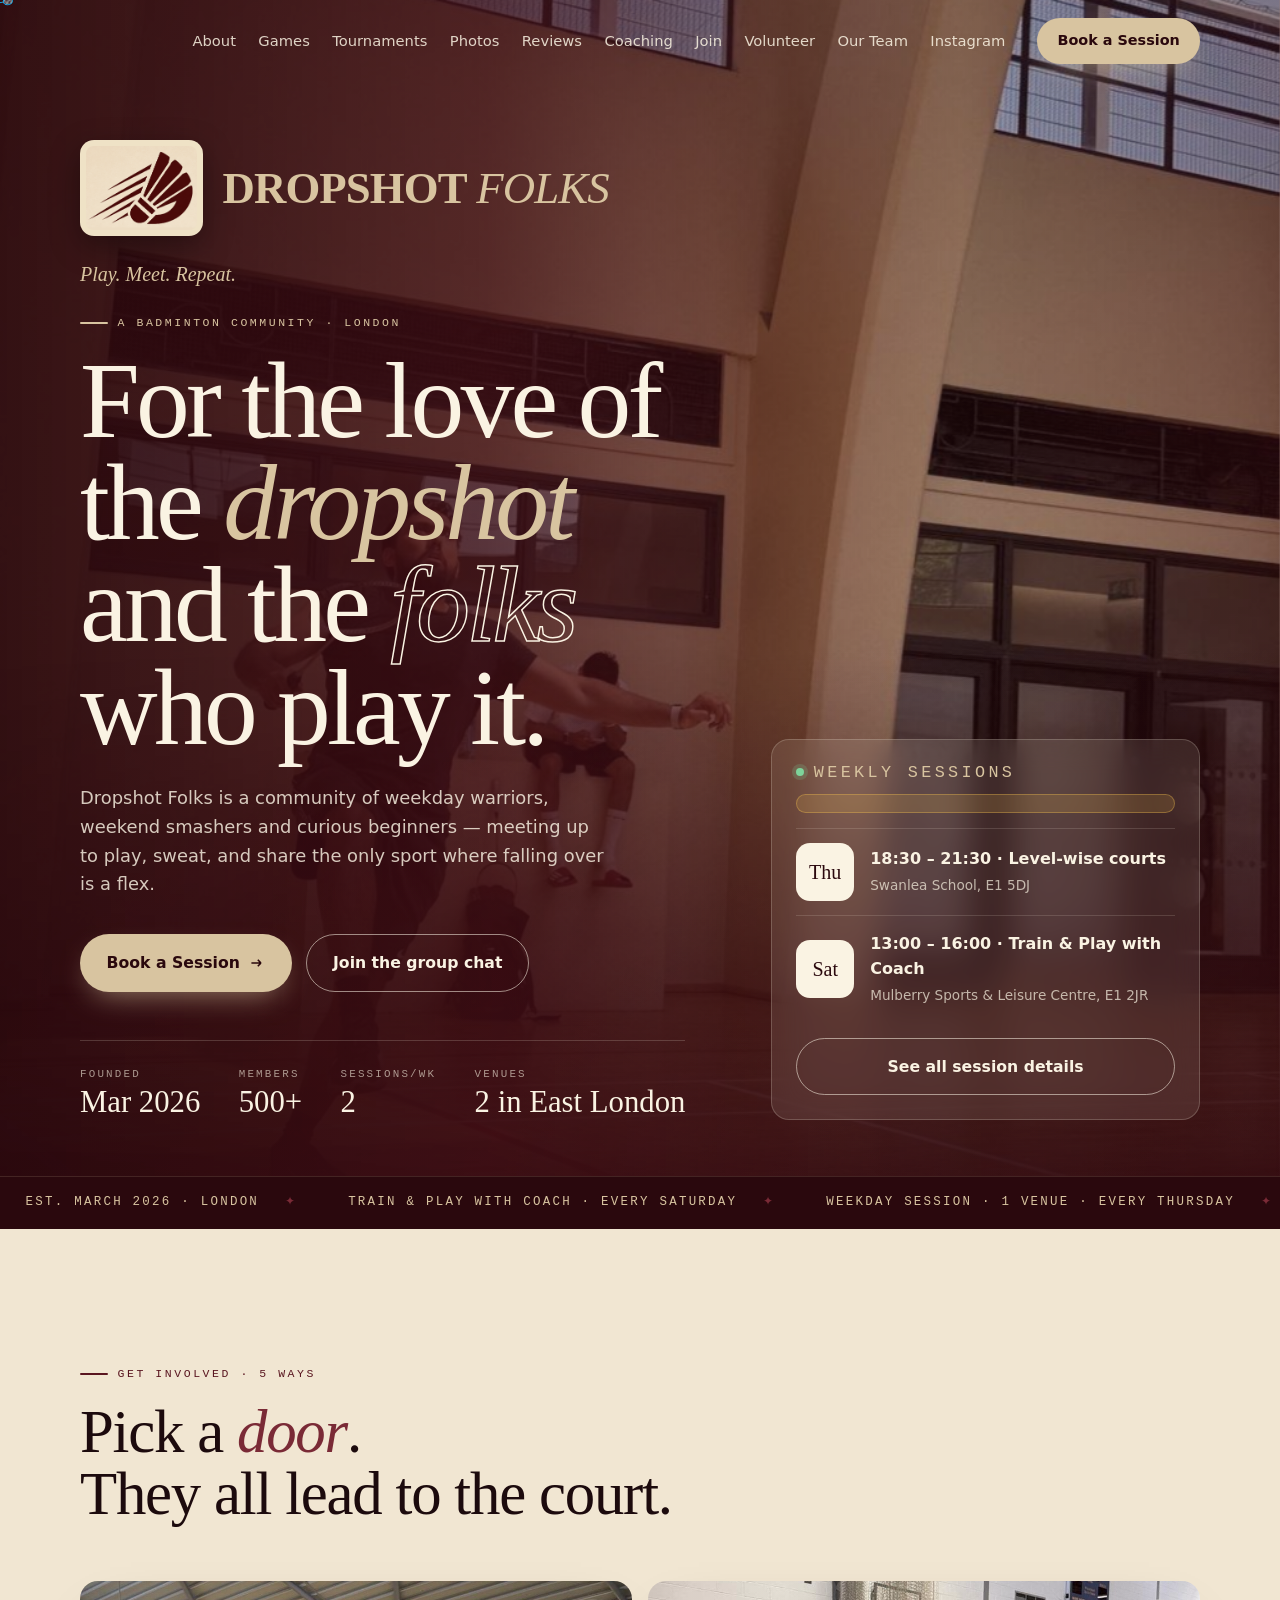
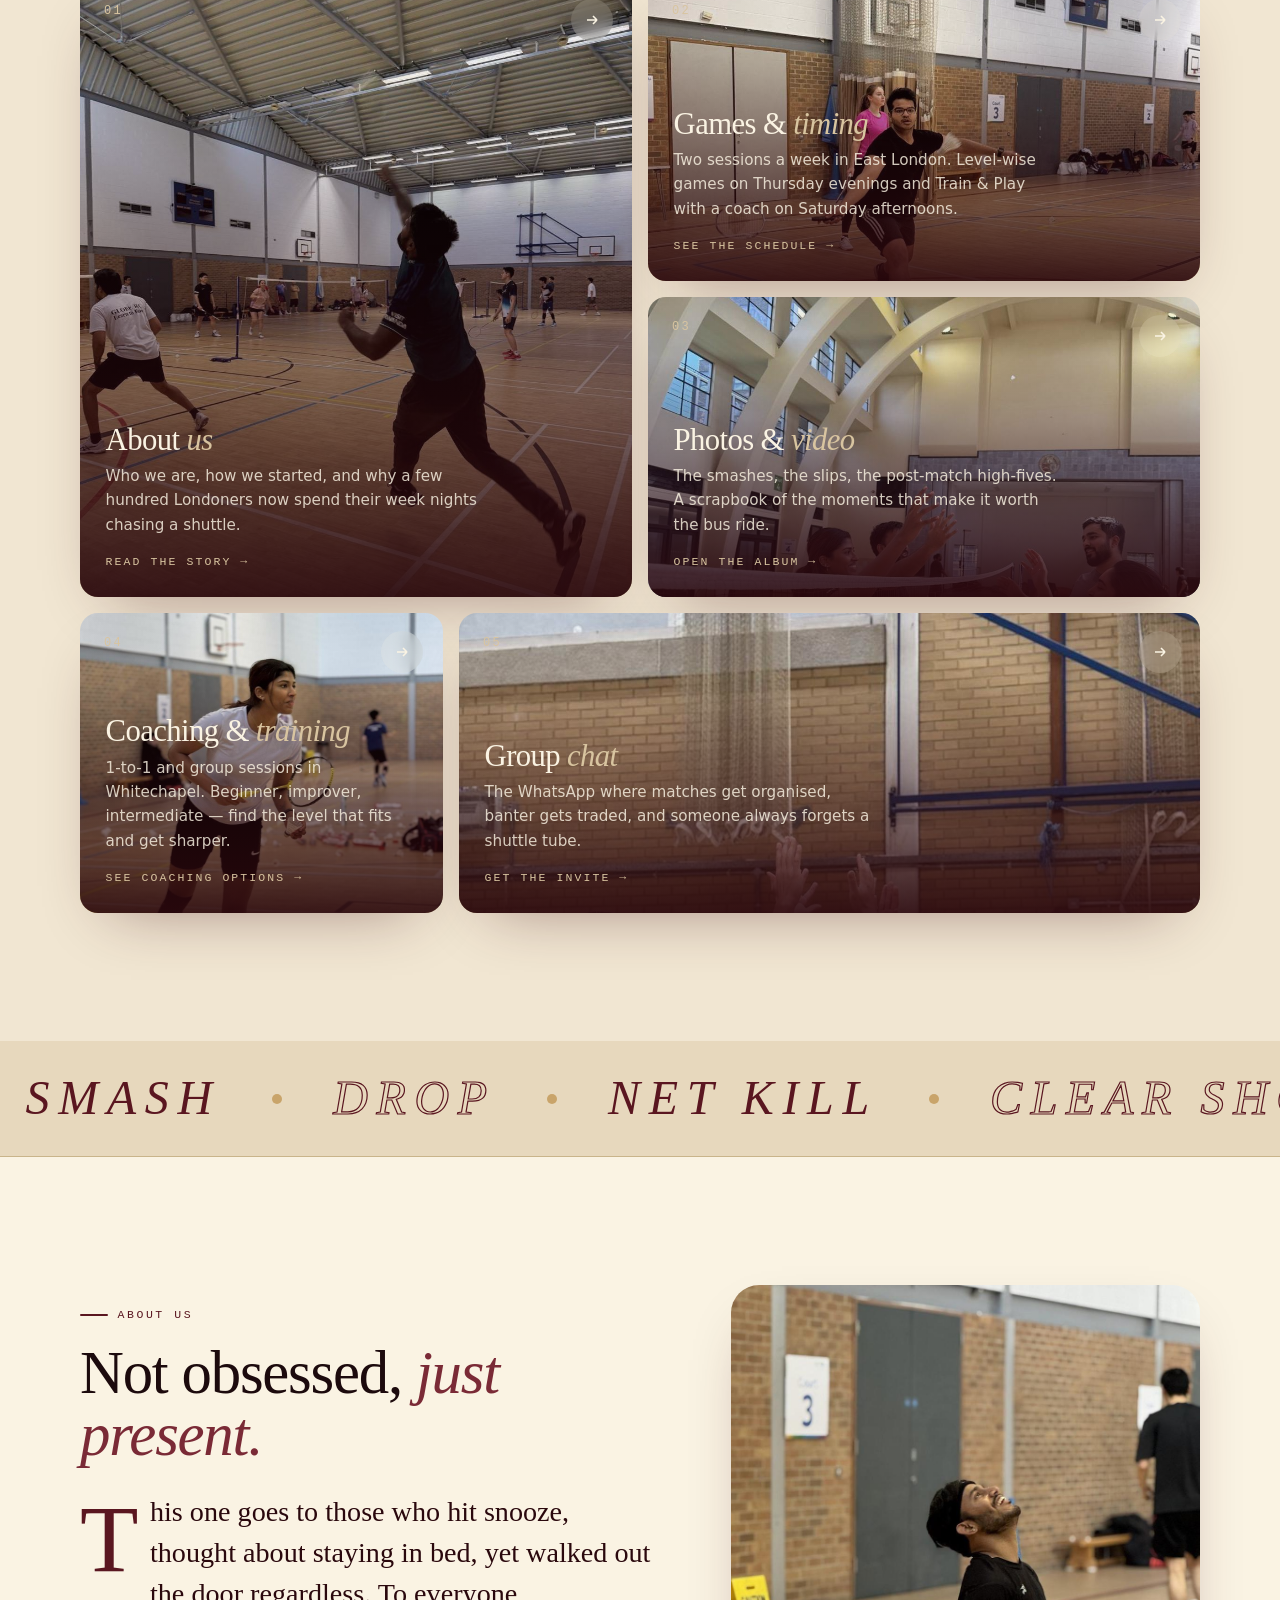
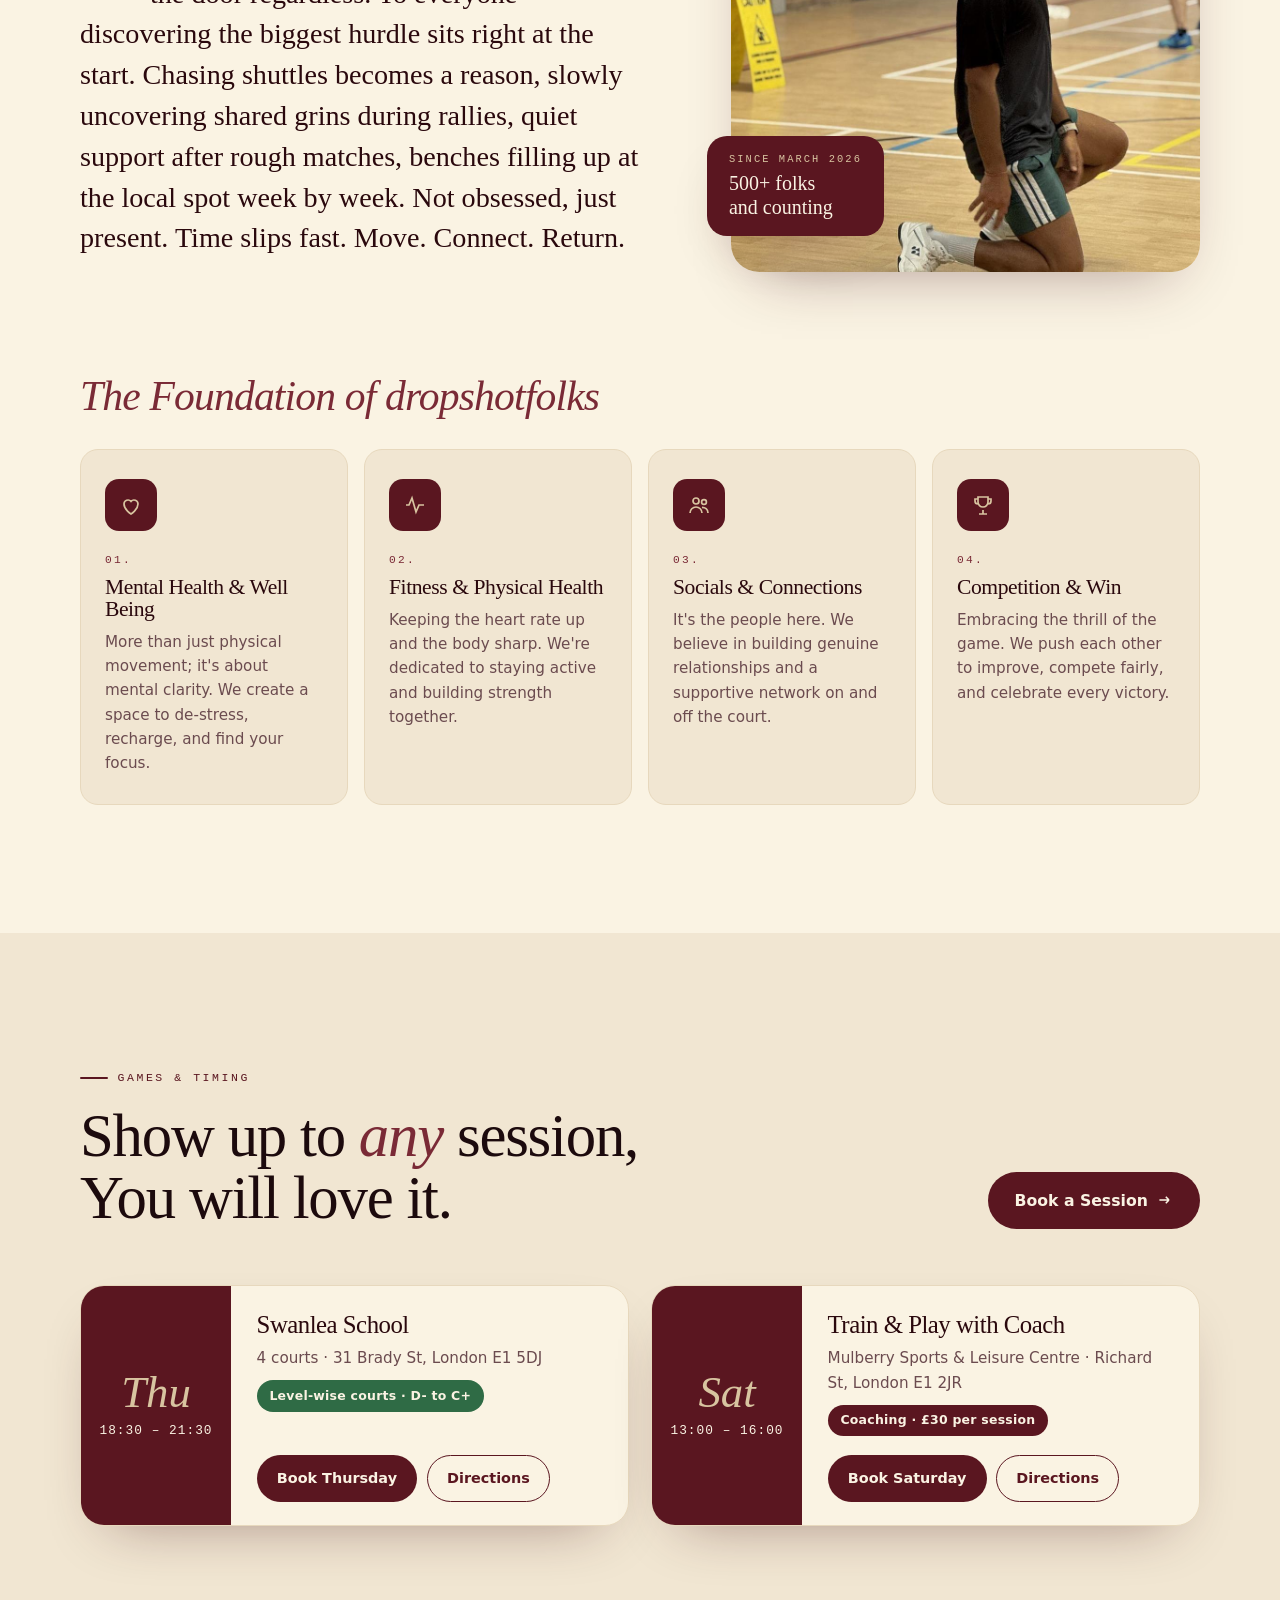
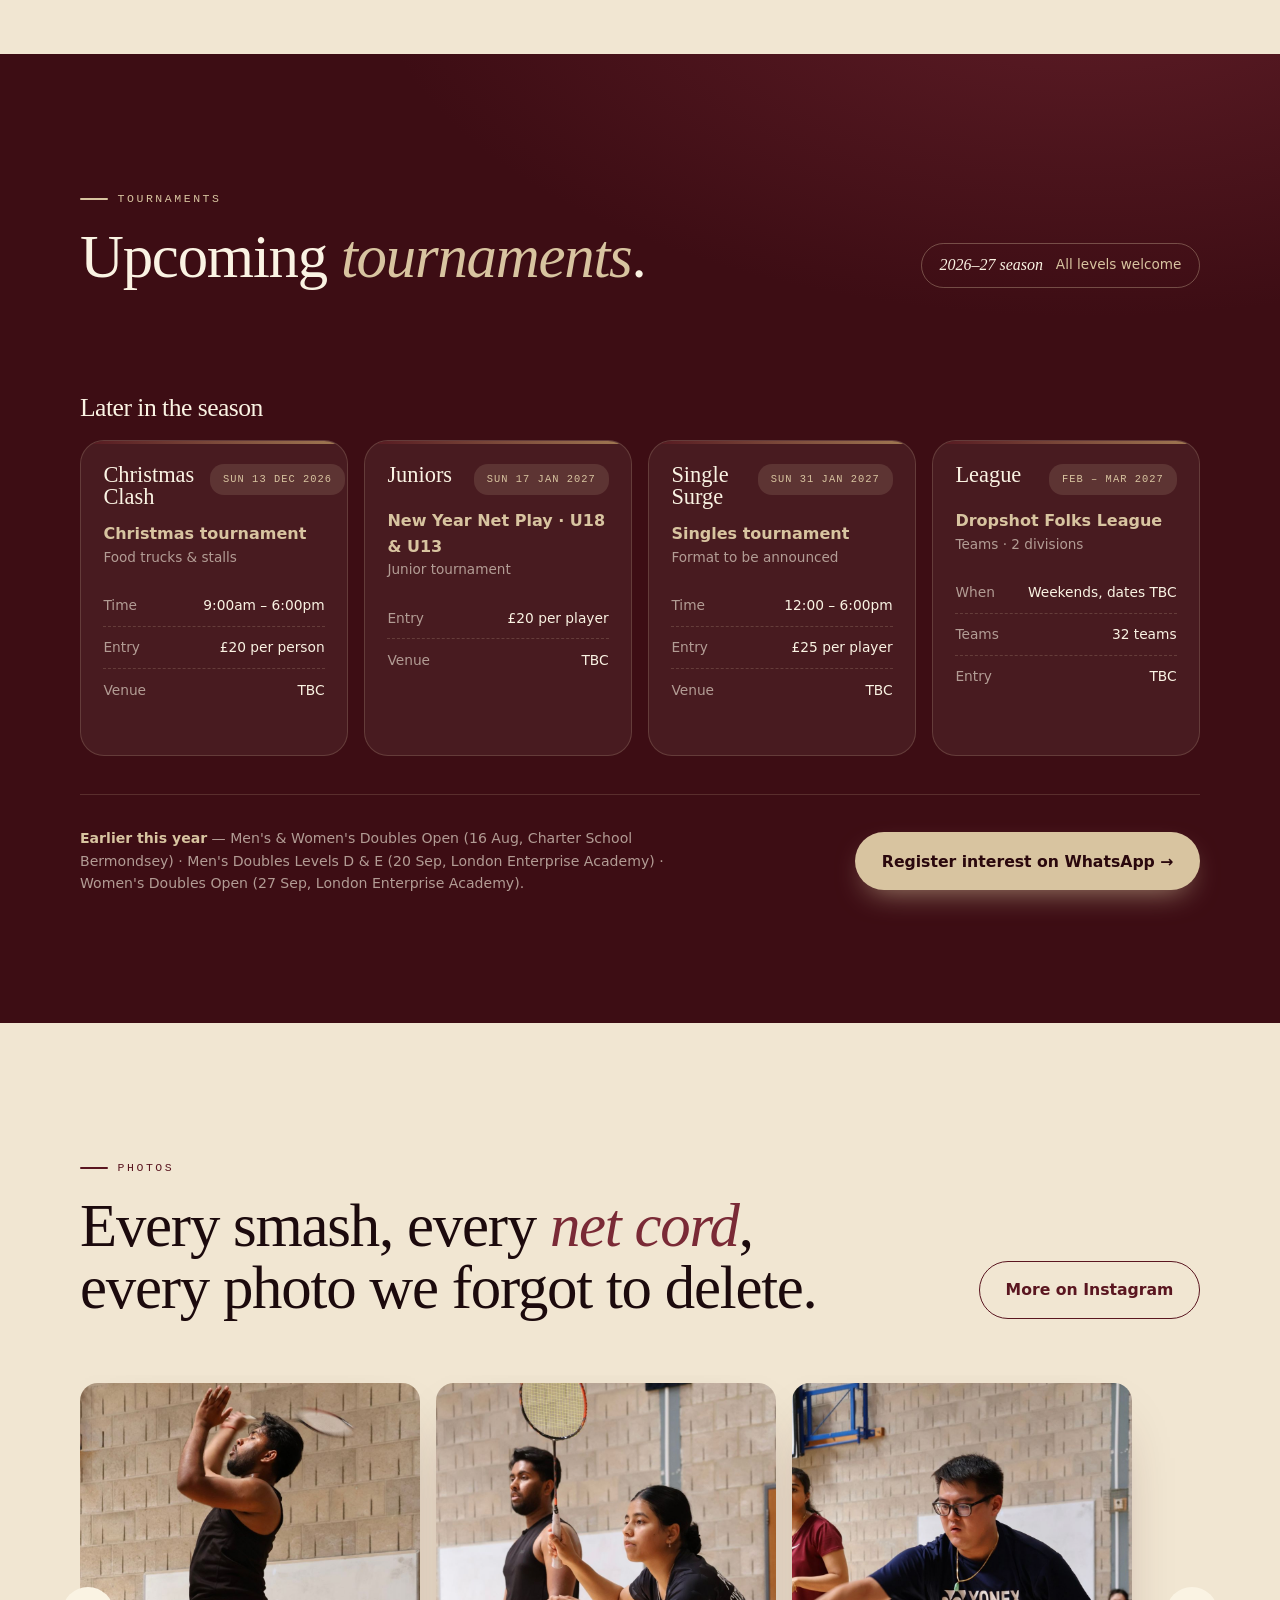
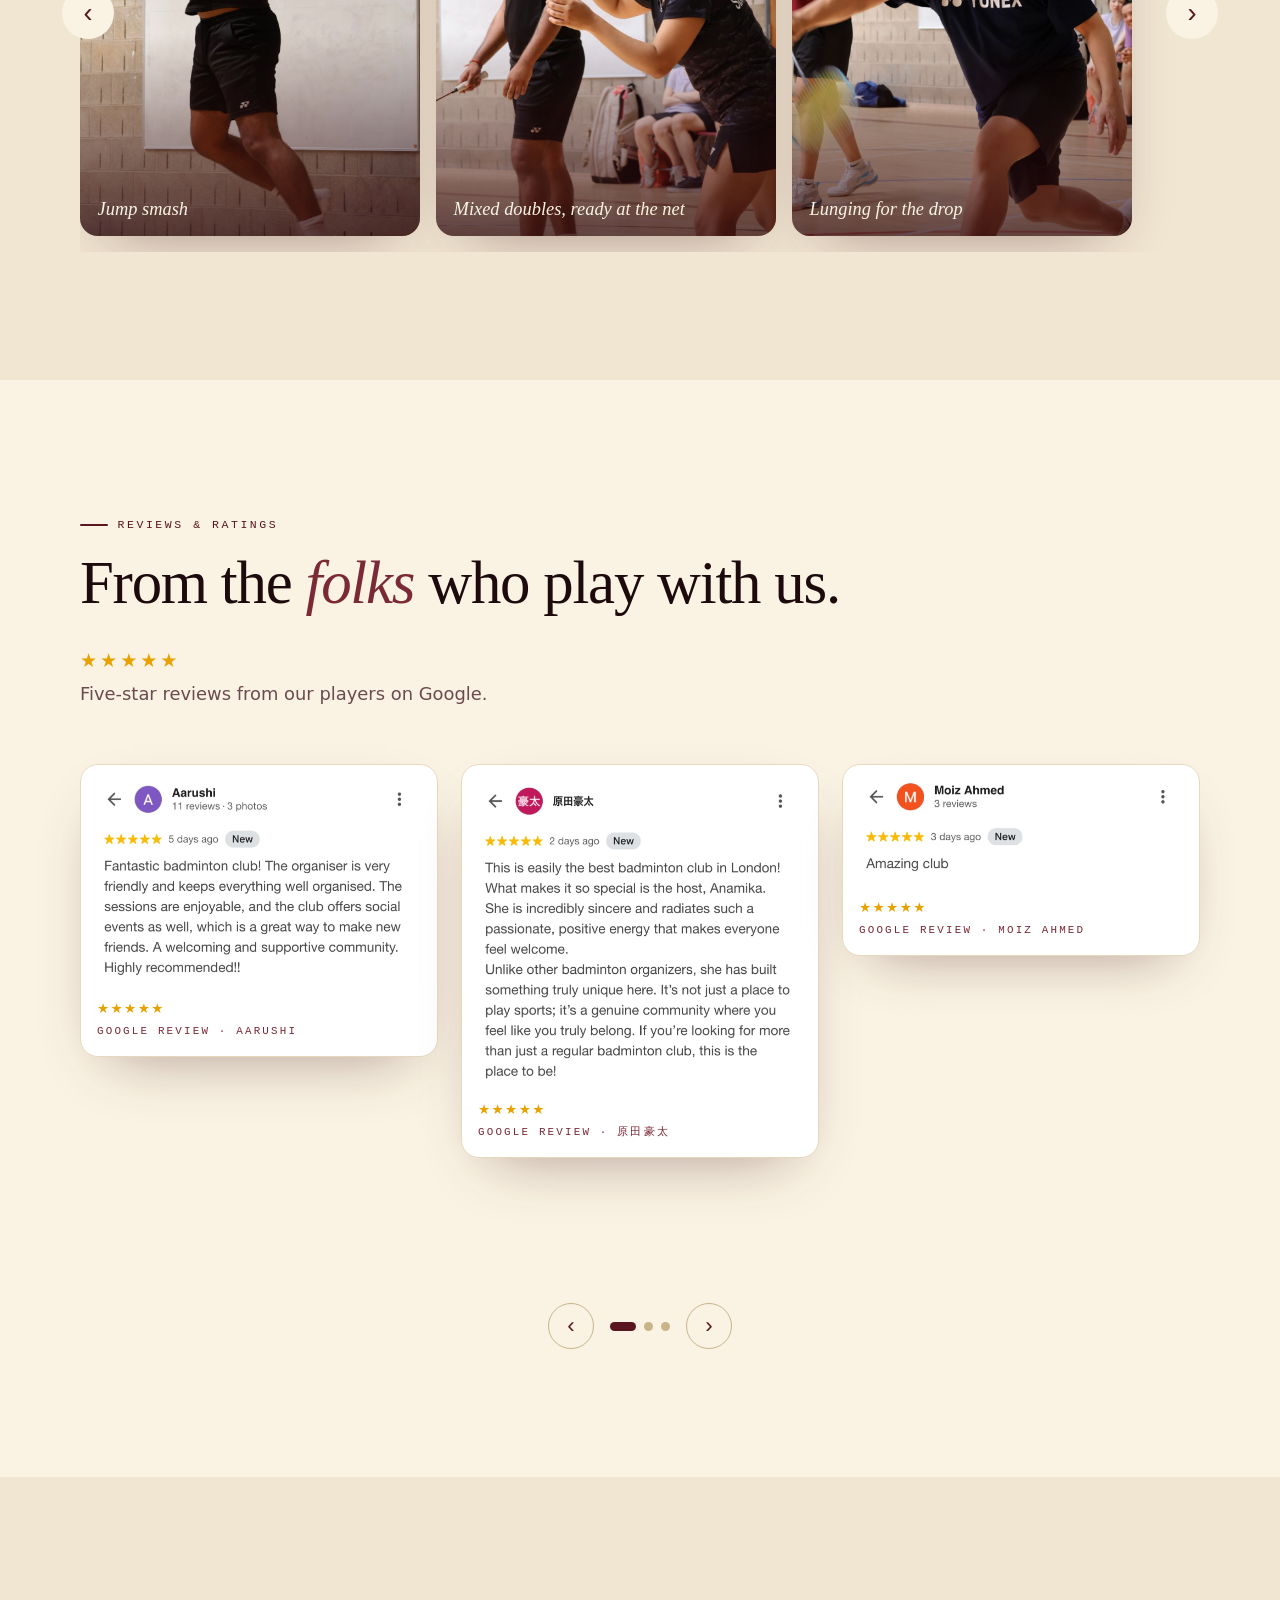
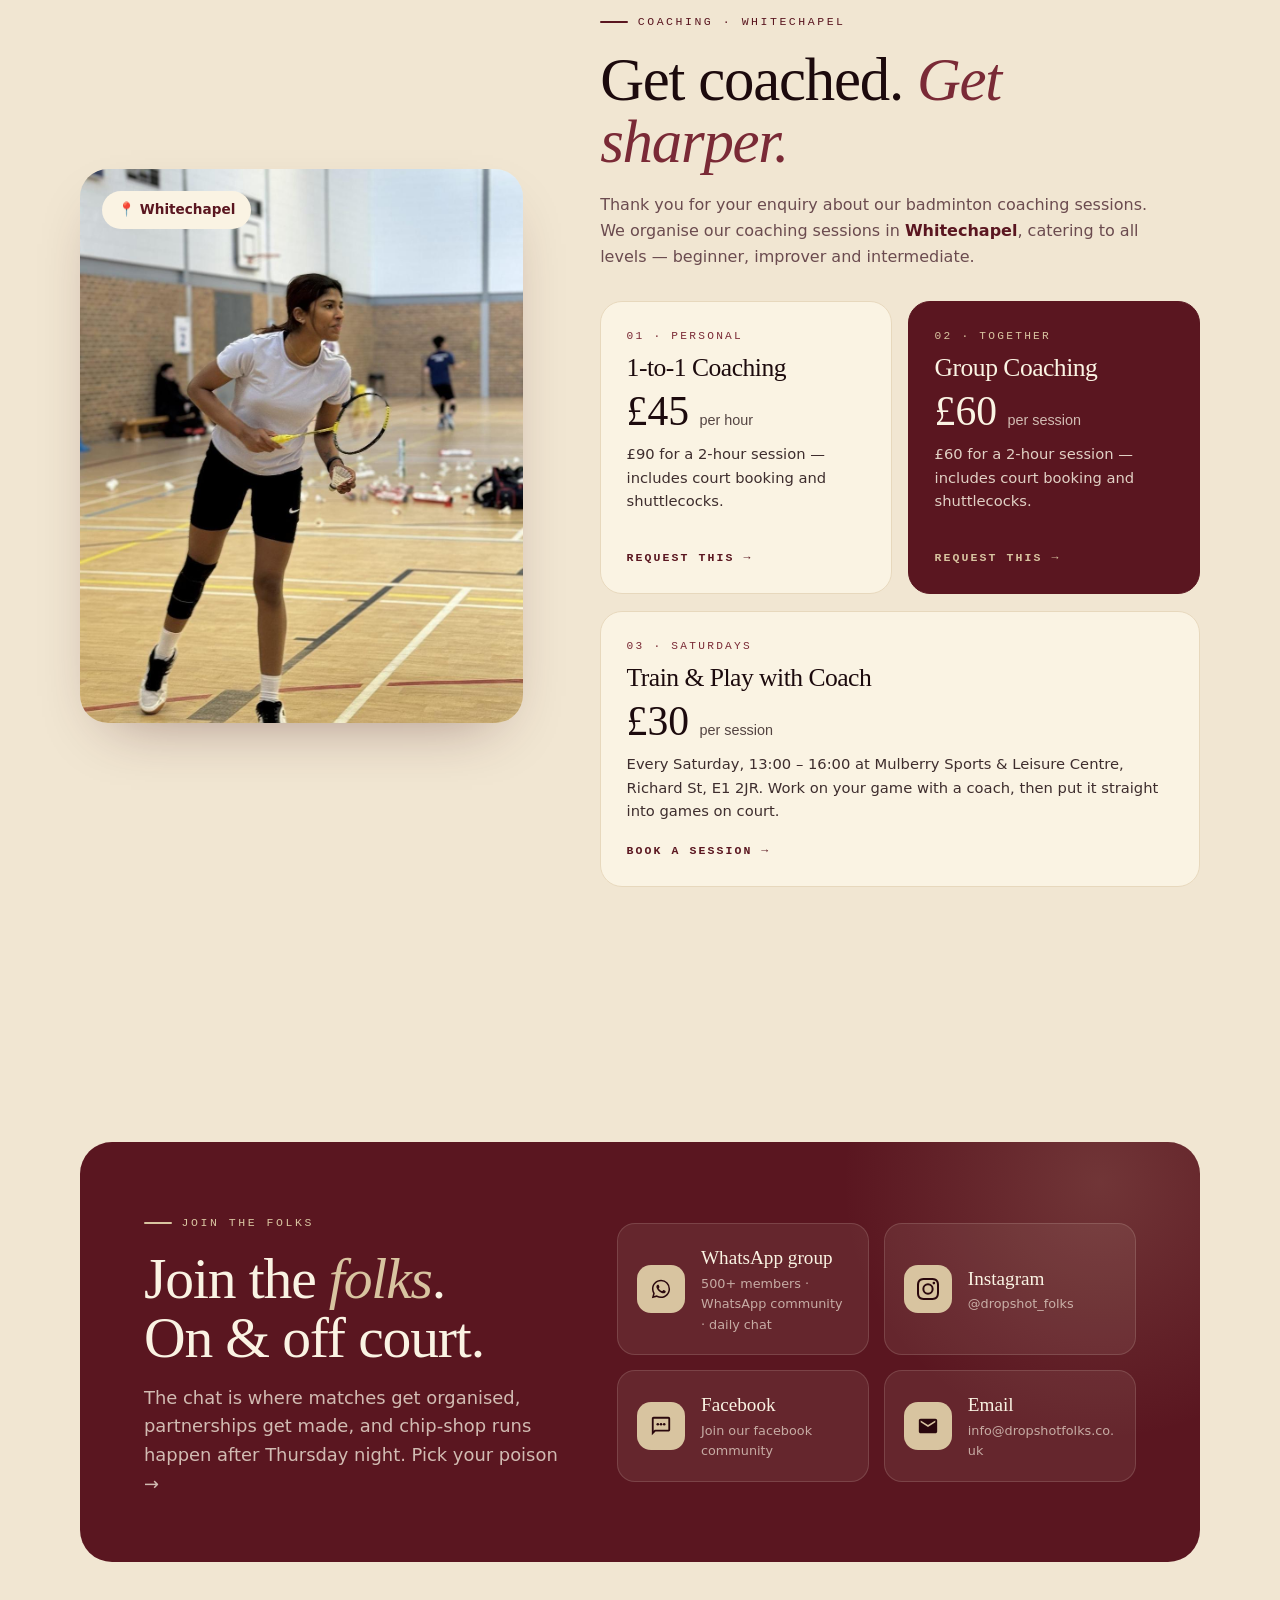
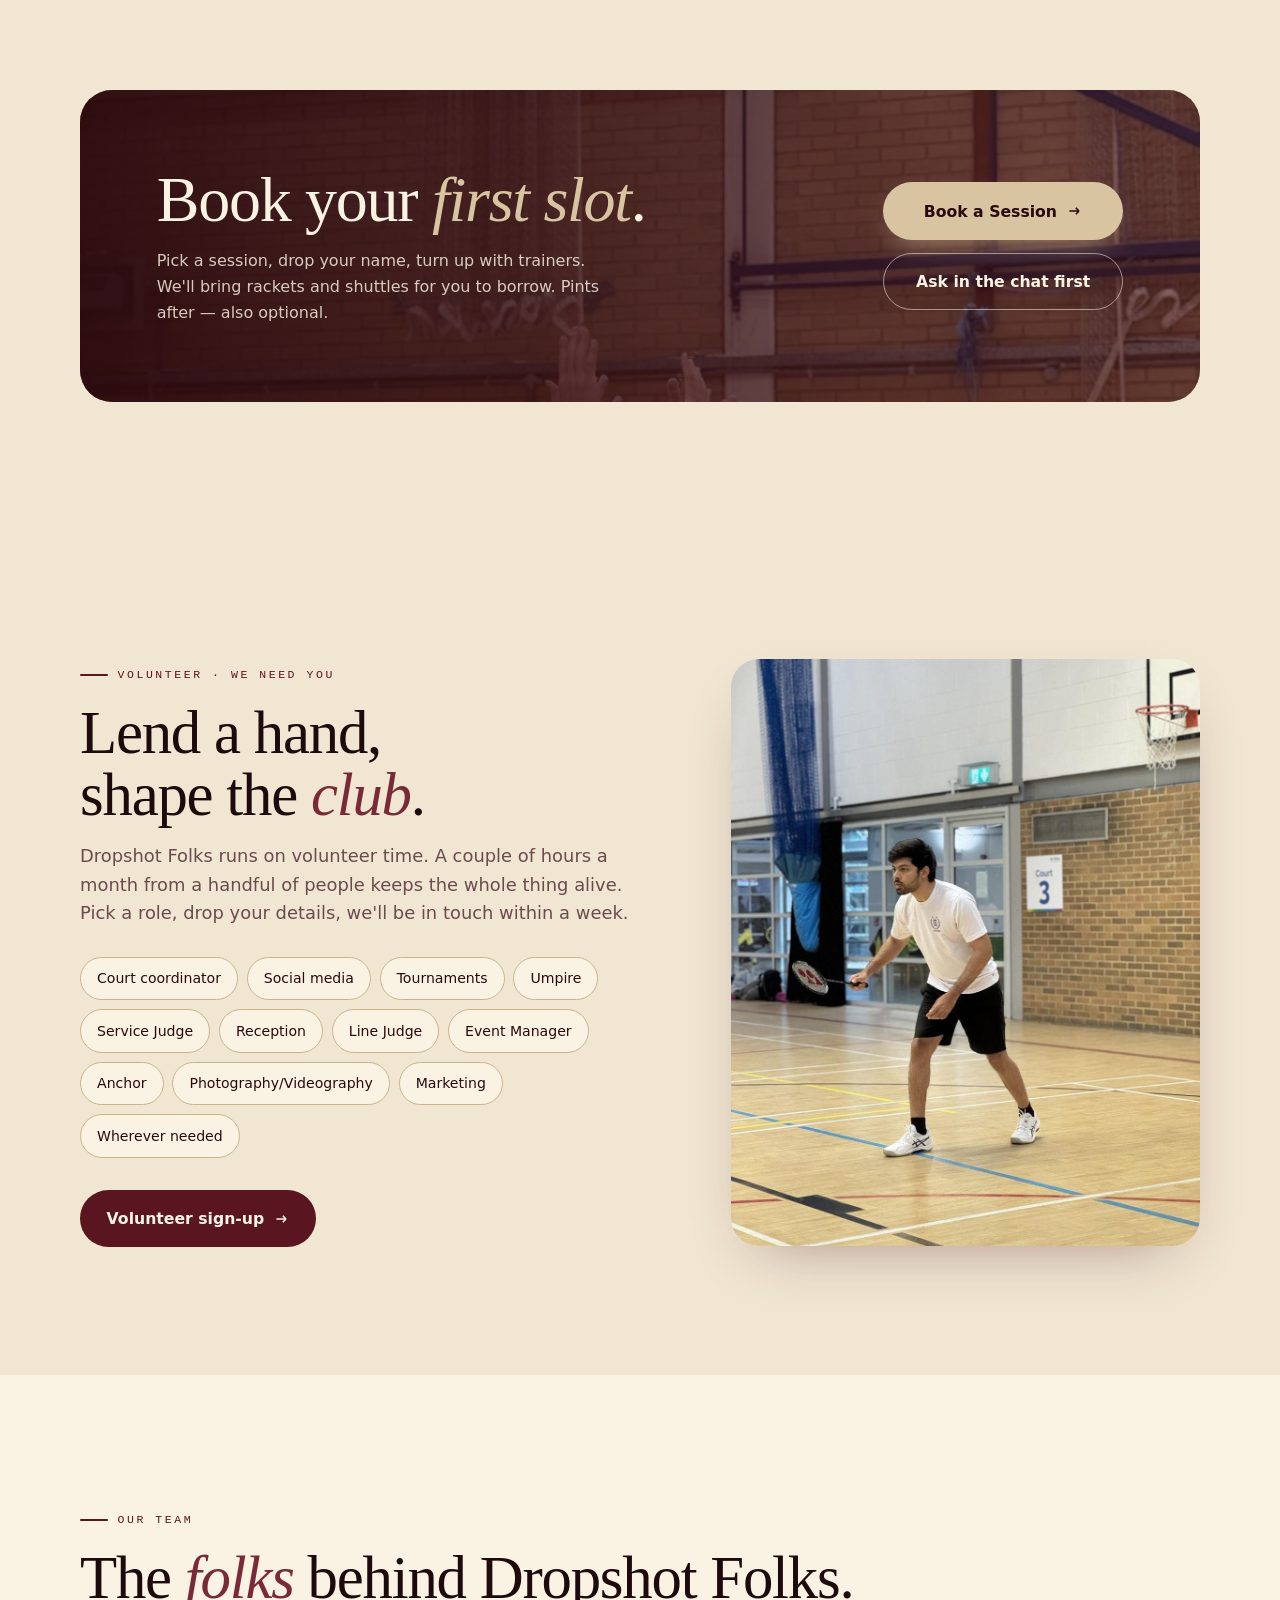
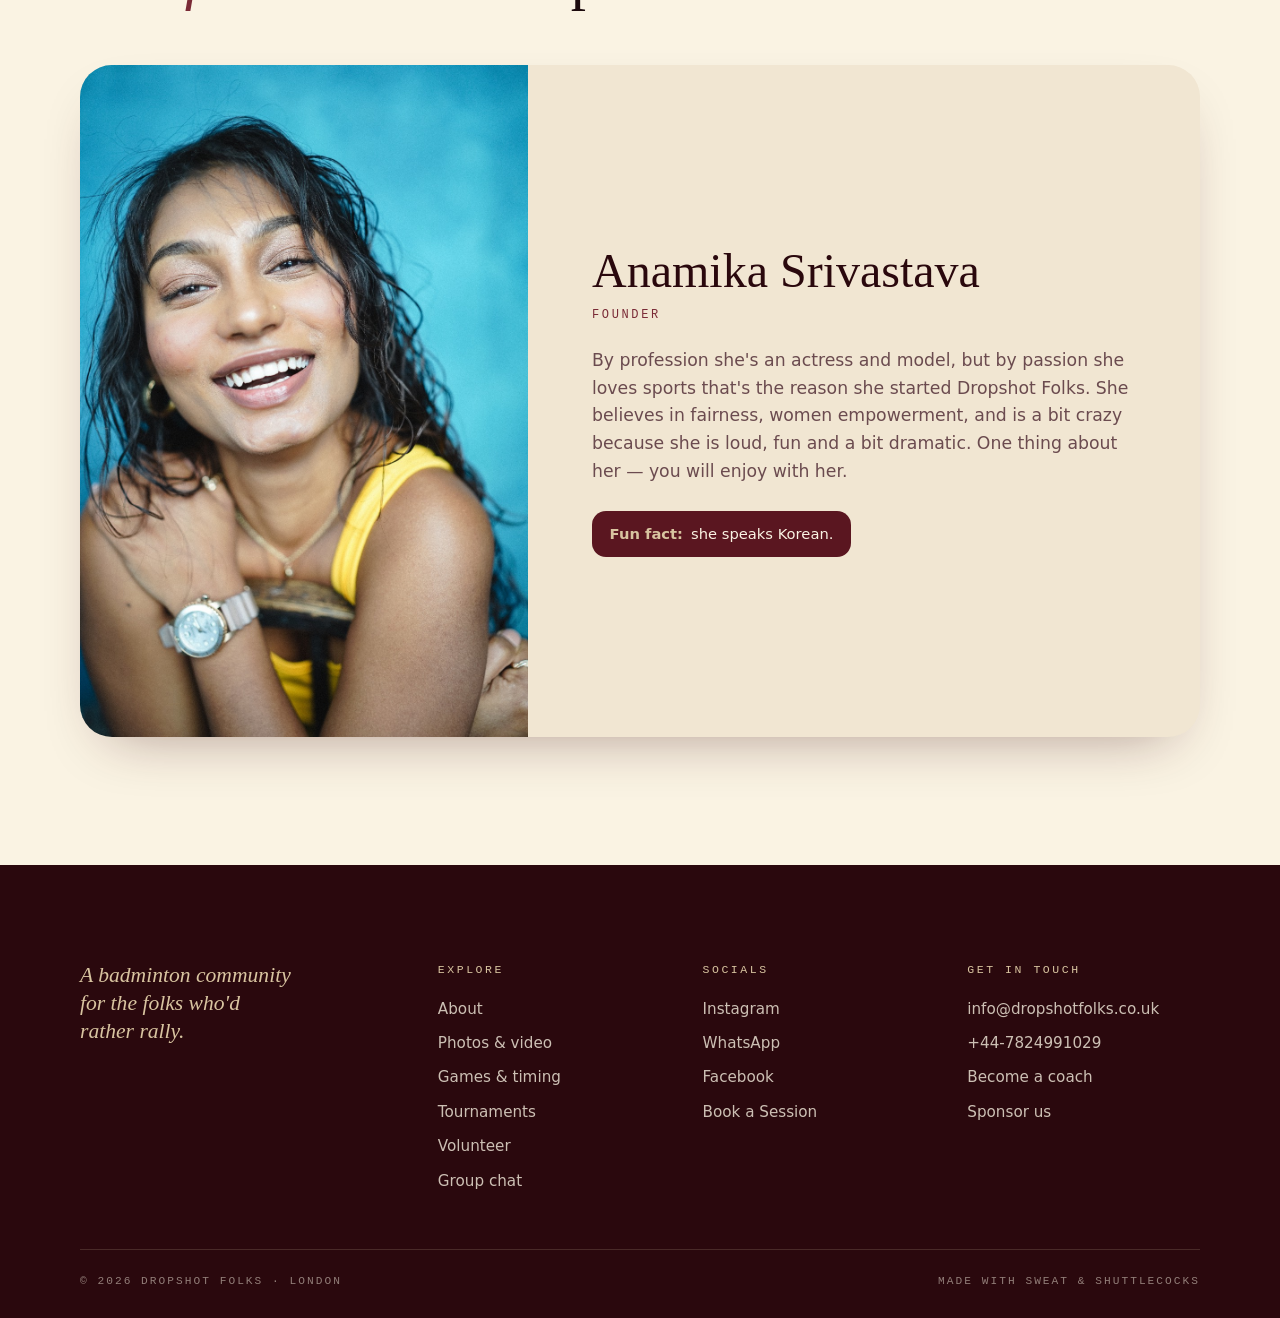
==== index.html @ 5dc164cd "Booking: quick sign-up for Train & Play with Coach, no level check New players choose 'Train & Play " ====
<!doctype html>
<html lang="en">
<head>
<meta charset="utf-8" />
<meta http-equiv="Content-Security-Policy" content="default-src 'self'; script-src 'self' 'unsafe-inline' https://www.gstatic.com https://apis.google.com https://js.hcaptcha.com https://hcaptcha.com https://*.hcaptcha.com; frame-src https://hcaptcha.com https://*.hcaptcha.com https://dropshotfolks.co.uk https://dropshotfolks.firebaseapp.com https://accounts.google.com https://apis.google.com; connect-src 'self' https://*.googleapis.com http://127.0.0.1:9099 http://127.0.0.1:8080 https://api.web3forms.com https://hcaptcha.com https://*.hcaptcha.com; img-src 'self' data: blob: https:; style-src 'self' 'unsafe-inline' https://fonts.googleapis.com https://hcaptcha.com https://*.hcaptcha.com; font-src 'self' https://fonts.gstatic.com; media-src 'self' https:; object-src 'none'; base-uri 'self'; form-action 'self' https://api.web3forms.com; child-src https://hcaptcha.com https://*.hcaptcha.com; upgrade-insecure-requests">
<meta name="referrer" content="strict-origin-when-cross-origin">
<meta name="viewport" content="width=device-width,initial-scale=1" />
<title>Dropshot Folks — A Badminton Community</title>
<meta name="description" content="Dropshot Folks — a badminton community for the folks who love the game. Sessions, photos, socials, slots." />

<!-- Security headers (set via meta since GitHub Pages doesn't allow custom HTTP headers). -->
<meta name="robots" content="index, follow">
<meta name="theme-color" content="#3d0d14">
<link rel="icon" href="images/logo.png">

<link rel="preconnect" href="https://fonts.googleapis.com">
<link rel="preconnect" href="https://fonts.gstatic.com" crossorigin>
<link href="https://fonts.googleapis.com/css2?family=Fraunces:ital,opsz,wght@0,9..144,300..900;1,9..144,300..900&family=Geist:wght@300;400;500;600;700&family=Geist+Mono:wght@400;500&display=swap" rel="stylesheet">
<link rel="preload" as="image" href="images/site/hero-hall.jpg">

<!-- hCaptcha widget script (Web3Forms verifies the token server-side via the h-captcha-response field) -->
<script src="https://js.hcaptcha.com/1/api.js" async defer></script>
<style>
:root{
  --maroon:#5a1620; --maroon-deep:#3d0d14; --maroon-ink:#2a080d; --maroon-soft:#7a2a36;
  --beige:#f1e6d2; --beige-warm:#e7d8bd; --beige-deep:#d8c4a0; --gold:#c9a46a;
  --cream:#faf3e3; --ink:#1c0a0d; --muted:#6b4b4f; --rule:#c9b48a;
  --radius:18px; --wrap:1200px; --gutter:clamp(16px,4vw,40px);
  --shadow:0 24px 60px -30px rgba(61,13,20,.45);
}
*{box-sizing:border-box;margin:0;padding:0}
html{scroll-behavior:smooth;scroll-padding-top:80px}
body{font-family:'Geist',ui-sans-serif,system-ui,sans-serif;background:var(--beige);color:var(--ink);-webkit-font-smoothing:antialiased;line-height:1.6;overflow-x:hidden}
img{max-width:100%;display:block}
a{color:inherit}
em{font-style:italic}
.wrap{max-width:var(--wrap);margin:0 auto;padding:0 var(--gutter)}
.display,.h2,h1,h2,h3{font-family:'Fraunces',Georgia,serif;font-weight:400;letter-spacing:-.02em;line-height:1.02}
.h2{font-size:clamp(2.2rem,5vw,3.8rem)}
.h2 em{color:var(--maroon-soft)}
.kicker{display:inline-flex;align-items:center;gap:.6rem;font-family:'Geist Mono',monospace;font-size:.72rem;letter-spacing:.22em;text-transform:uppercase;color:var(--maroon);margin-bottom:1.1rem}
.kicker::before{content:"";width:28px;height:2px;background:currentColor;border-radius:2px}
.lead{font-size:clamp(1.02rem,1.4vw,1.15rem);color:var(--muted);max-width:56ch}
section,.band{padding:clamp(72px,10vw,128px) 0;position:relative}
.sec-head{display:flex;justify-content:space-between;align-items:flex-end;gap:2rem;flex-wrap:wrap;margin-bottom:clamp(32px,5vw,56px)}
.sec-head .lead{margin-top:1rem}

/* buttons */
.btn{display:inline-flex;align-items:center;justify-content:center;gap:.6rem;padding:.95rem 1.6rem;border-radius:999px;font-weight:600;font-size:.98rem;text-decoration:none;border:1.5px solid transparent;cursor:pointer;transition:transform .2s ease,background .2s ease,color .2s ease,border-color .2s ease,box-shadow .2s ease;font-family:inherit}
.btn svg{width:16px;height:16px}
.btn:hover{transform:translateY(-2px)}
.btn-gold{background:var(--beige-deep);color:var(--maroon-ink);box-shadow:0 12px 30px -12px rgba(216,196,160,.7)}
.btn-gold:hover{background:var(--cream)}
.btn-maroon{background:var(--maroon);color:var(--cream)}
.btn-maroon:hover{background:var(--maroon-deep)}
.btn-line{border-color:currentColor;color:var(--maroon);background:transparent}
.btn-line:hover{background:var(--maroon);color:var(--cream);border-color:var(--maroon)}
.btn-line-light{border-color:rgba(250,243,227,.55);color:var(--cream);background:transparent}
.btn-line-light:hover{background:var(--cream);color:var(--maroon-ink);border-color:var(--cream)}
.link-arrow{font-family:'Geist Mono',monospace;font-size:.75rem;letter-spacing:.18em;text-transform:uppercase;text-decoration:none;color:var(--maroon);display:inline-flex;gap:.5rem;align-items:center}

/* ---------- Nav ---------- */
.nav{position:fixed;inset:0 0 auto 0;z-index:100;transition:background .3s ease,box-shadow .3s ease,padding .3s ease;padding:18px 0}
.nav.scrolled{background:rgba(42,8,13,.92);backdrop-filter:blur(12px);-webkit-backdrop-filter:blur(12px);box-shadow:0 10px 30px -20px rgba(0,0,0,.6);padding:10px 0}
.nav .wrap{display:flex;align-items:center;gap:1.5rem}
.brand{display:flex;align-items:center;gap:.7rem;text-decoration:none;color:var(--cream);font-family:'Fraunces',serif;font-size:1.35rem;letter-spacing:-.01em;white-space:nowrap;flex-shrink:0}
.brand img{width:56px;height:42px;border-radius:9px;object-fit:cover;padding:3px;background:#efe2c6;box-shadow:0 2px 10px rgba(0,0,0,.18)}
.brand em{color:var(--beige-deep)}
#navMenu{display:flex;list-style:none;gap:1.4rem;margin-left:auto}
#navMenu a{color:rgba(250,243,227,.85);text-decoration:none;font-size:.92rem;font-weight:500;position:relative;padding:.3rem 0;white-space:nowrap}
#navMenu a::after{content:"";position:absolute;left:0;right:100%;bottom:0;height:1.5px;background:var(--beige-deep);transition:right .25s ease}
#navMenu a:hover{color:var(--cream)}
#navMenu a:hover::after{right:0}
.nav-cta{margin-left:.5rem;padding:.65rem 1.2rem;font-size:.9rem;white-space:nowrap}
.nav-toggle{display:none;margin-left:auto;background:transparent;border:1.5px solid rgba(250,243,227,.4);color:var(--cream);width:44px;height:44px;border-radius:12px;cursor:pointer}
.nav-toggle svg{width:22px;height:22px;margin:auto}
@media (max-width:1240px){
  #navMenu{display:none;position:absolute;top:100%;left:var(--gutter);right:var(--gutter);flex-direction:column;gap:0;background:var(--maroon-ink);border:1px solid rgba(216,196,160,.2);border-radius:16px;padding:.6rem;box-shadow:var(--shadow);margin-top:8px}
  #navMenu.open{display:flex}
  #navMenu a{display:block;padding:.85rem 1rem;border-radius:10px;font-size:1rem}
  #navMenu a::after{display:none}
  #navMenu a:hover{background:rgba(216,196,160,.1)}
  .nav-toggle{display:grid;place-items:center}
  .nav-cta{margin-left:0}
}
@media (max-width:520px){.nav-cta{display:none}.brand{font-size:1.15rem}.brand img{width:46px;height:35px}}

/* ---------- Hero ---------- */
.hero{min-height:100svh;display:flex;align-items:flex-end;position:relative;color:var(--cream);padding:140px 0 56px;overflow:hidden;isolation:isolate}
.hero-bg{position:absolute;inset:0;z-index:-2;background:url('images/site/hero-hall.jpg') center 30%/cover no-repeat;transform:scale(1.06);animation:heroZoom 18s ease-out forwards}
@keyframes heroZoom{to{transform:scale(1)}}
.hero::after{content:"";position:absolute;inset:0;z-index:-1;background:linear-gradient(90deg,rgba(42,8,13,.95) 0%,rgba(61,13,20,.82) 38%,rgba(61,13,20,.35) 75%,rgba(61,13,20,.5) 100%),linear-gradient(0deg,rgba(42,8,13,.9) 0%,transparent 45%)}
.hero .wrap{width:100%;display:grid;grid-template-columns:1.35fr .9fr;gap:3rem;align-items:end}
.hero-logo{display:flex;align-items:center;gap:clamp(.8rem,2vw,1.2rem);margin-bottom:1.4rem}
.hero-logo img{height:clamp(64px,9vw,96px);width:auto;border-radius:14px;padding:6px;background:#efe2c6;box-shadow:0 10px 30px rgba(0,0,0,.35)}
.hero-logo span{font-family:'Fraunces',serif;font-weight:700;text-transform:uppercase;letter-spacing:-.02em;line-height:1;font-size:clamp(1.6rem,4vw,2.8rem);color:#d8c4a0}
.hero-logo em{font-style:italic;font-weight:400}
.tagline{font-family:'Fraunces',serif;font-style:italic;font-size:1.25rem;color:var(--beige-deep);margin-bottom:1rem}
.hero .kicker{color:var(--beige-deep)}
.hero h1{font-size:clamp(3rem,8.4vw,7.2rem);line-height:.95;letter-spacing:-.035em}
.hero h1 em{color:var(--beige-deep)}
.hero h1 .stroke{color:transparent;-webkit-text-stroke:1.5px var(--cream);font-style:italic}
.hero-sub{margin:1.6rem 0 2.2rem;font-size:1.12rem;color:rgba(250,243,227,.82);max-width:46ch}
.hero-actions{display:flex;gap:.9rem;flex-wrap:wrap}
.stats{display:grid;grid-template-columns:repeat(4,auto);gap:clamp(1.2rem,3vw,2.8rem);margin-top:3rem;padding-top:1.6rem;border-top:1px solid rgba(250,243,227,.18);width:fit-content}
.stats span{display:block;font-family:'Geist Mono',monospace;font-size:.68rem;letter-spacing:.2em;text-transform:uppercase;color:rgba(250,243,227,.6)}
.stats b{font-family:'Fraunces',serif;font-weight:400;font-size:clamp(1.4rem,2.4vw,2rem);line-height:1.2}
.next-card{background:rgba(250,243,227,.1);border:1px solid rgba(250,243,227,.2);backdrop-filter:blur(16px);-webkit-backdrop-filter:blur(16px);border-radius:var(--radius);padding:1.5rem;align-self:end}
.next-card h2{font-size:1.05rem;font-family:'Geist Mono',monospace;letter-spacing:.2em;text-transform:uppercase;font-weight:500;color:var(--beige-deep);margin-bottom:1rem;display:flex;align-items:center;gap:.6rem}
.next-card h2 .live{width:8px;height:8px;border-radius:50%;background:#7ed39a;box-shadow:0 0 0 4px rgba(126,211,154,.2);animation:pulse 2s infinite}
@keyframes pulse{50%{box-shadow:0 0 0 8px rgba(126,211,154,0)}}
.next-row{display:grid;grid-template-columns:auto 1fr;gap:1rem;align-items:center;padding:.9rem 0;border-top:1px solid rgba(250,243,227,.14)}
.next-row:first-of-type{border-top:0}
.next-day{width:58px;height:58px;border-radius:14px;background:var(--cream);color:var(--maroon-ink);display:grid;place-items:center;font-family:'Fraunces',serif;font-size:1.25rem;line-height:1}
.next-row b{display:block;font-weight:600}
.next-row small{color:rgba(250,243,227,.7);font-size:.85rem}
.next-card .btn{width:100%;margin-top:1rem}
@media (max-width:900px){.hero .wrap{grid-template-columns:1fr}.stats{grid-template-columns:repeat(2,auto)}.hero{padding-top:120px}}

/* ---------- Ticker ---------- */
.ticker{background:var(--maroon-ink);color:var(--beige-deep);overflow:hidden;border-top:1px solid rgba(216,196,160,.15)}
.ticker-track{display:flex;width:max-content;animation:slide 60s linear infinite}
.ticker-track span{padding:1rem 1.6rem;font-family:'Geist Mono',monospace;font-size:.78rem;letter-spacing:.18em;text-transform:uppercase;white-space:nowrap;display:flex;align-items:center;gap:1.6rem}
.ticker-track span::after{content:"✦";color:var(--maroon-soft)}
@keyframes slide{to{transform:translateX(-50%)}}
.shots{background:var(--beige-warm);overflow:hidden;padding:1.2rem 0;border-bottom:1px solid var(--rule)}
.shots .ticker-track{animation-duration:40s;animation-direction:reverse}
.shots span{font-family:'Fraunces',serif;font-style:italic;font-size:clamp(1.8rem,4vw,3rem);padding:0 1.6rem;color:var(--maroon);white-space:nowrap;display:flex;align-items:center;gap:3.2rem}
.shots span:nth-child(even){color:transparent;-webkit-text-stroke:1.2px var(--maroon)}
.shots span::after{content:"";width:10px;height:10px;border-radius:50%;background:var(--gold)}
@media (prefers-reduced-motion:reduce){.ticker-track,.hero-bg{animation:none}}

/* ---------- Doors (get involved) ---------- */
.doors{display:grid;grid-template-columns:repeat(6,1fr);grid-auto-rows:minmax(240px,auto);gap:1rem}
.door{position:relative;border-radius:var(--radius);overflow:hidden;color:var(--cream);text-decoration:none;display:flex;flex-direction:column;justify-content:flex-end;padding:1.6rem;min-height:300px;isolation:isolate;box-shadow:var(--shadow)}
.door .bg{position:absolute;inset:0;z-index:-2;background-size:cover;background-position:center;transition:transform .7s cubic-bezier(.2,.7,.2,1)}
.door::after{content:"";position:absolute;inset:0;z-index:-1;background:linear-gradient(180deg,rgba(42,8,13,.05) 20%,rgba(42,8,13,.92) 100%);transition:background .4s ease}
.door:hover .bg{transform:scale(1.07)}
.door:hover::after{background:linear-gradient(180deg,rgba(90,22,32,.35) 0%,rgba(42,8,13,.95) 100%)}
.door .num{position:absolute;top:1.3rem;left:1.5rem;font-family:'Geist Mono',monospace;font-size:.75rem;letter-spacing:.2em;color:var(--beige-deep)}
.door .arrow{position:absolute;top:1.1rem;right:1.2rem;width:42px;height:42px;border-radius:50%;background:rgba(250,243,227,.15);backdrop-filter:blur(8px);display:grid;place-items:center;transition:background .3s ease,transform .3s ease}
.door .arrow svg{width:16px;height:16px}
.door:hover .arrow{background:var(--beige-deep);color:var(--maroon-ink);transform:rotate(-45deg)}
.door h3{font-size:clamp(1.6rem,2.4vw,2.2rem);margin-bottom:.5rem}
.door h3 em{color:var(--beige-deep)}
.door p{color:rgba(250,243,227,.82);font-size:.95rem;max-width:40ch}
.door .tag{margin-top:1rem;font-family:'Geist Mono',monospace;font-size:.72rem;letter-spacing:.18em;text-transform:uppercase;color:var(--beige-deep)}
.door.d1{grid-column:span 3;grid-row:span 2;min-height:520px}
.door.d2,.door.d3{grid-column:span 3}
.door.d4,.door.d5{grid-column:span 3}
@media (min-width:1000px){.door.d2,.door.d3{grid-column:span 3}.door.d4{grid-column:span 2}.door.d5{grid-column:span 4}.door.d1{grid-column:span 3}}
@media (max-width:760px){.doors{grid-template-columns:1fr}.door,.door.d1,.door.d2,.door.d3,.door.d4,.door.d5{grid-column:auto;grid-row:auto;min-height:280px}}

/* ---------- About ---------- */
.about{background:var(--cream)}
.about-grid{display:grid;grid-template-columns:1.1fr .9fr;gap:clamp(2rem,6vw,5rem);align-items:center}
.about-quote{font-family:'Fraunces',serif;font-size:clamp(1.35rem,2.2vw,1.85rem);line-height:1.45;color:var(--maroon-ink);margin-top:1.6rem}
.about-quote::first-letter{font-size:3.4em;float:left;line-height:.85;padding:.08em .12em 0 0;color:var(--maroon)}
.about-sign{margin-top:1.6rem;font-family:'Fraunces',serif;font-style:italic;font-size:1.3rem;color:var(--maroon-soft)}
.about-photo{position:relative}
.about-photo img{border-radius:28px;aspect-ratio:4/5;object-fit:cover;width:100%;box-shadow:var(--shadow)}
.about-photo .badge{position:absolute;left:-24px;bottom:36px;background:var(--maroon);color:var(--cream);border-radius:20px;padding:1.1rem 1.4rem;box-shadow:var(--shadow);font-family:'Fraunces',serif;font-size:1.25rem;line-height:1.2}
.about-photo .badge small{display:block;font-family:'Geist Mono',monospace;font-size:.65rem;letter-spacing:.2em;text-transform:uppercase;color:var(--beige-deep);margin-bottom:.3rem}
.pillars-head{margin:clamp(64px,8vw,104px) 0 2rem;font-size:clamp(1.8rem,3.4vw,2.6rem)}
.pillars-head em{color:var(--maroon-soft)}
.foundation-grid{display:grid;grid-template-columns:repeat(4,1fr);gap:1rem}
.foundation-card{background:var(--beige);border:1px solid var(--beige-warm);border-radius:var(--radius);padding:1.8rem 1.5rem;transition:transform .3s ease,box-shadow .3s ease,background .3s ease}
.foundation-card:hover{transform:translateY(-6px);box-shadow:var(--shadow);background:#fff8ea}
.foundation-card .ic{width:52px;height:52px;border-radius:14px;background:var(--maroon);color:var(--beige-deep);display:grid;place-items:center;margin-bottom:1.3rem}
.foundation-card .ic svg{width:24px;height:24px}
.foundation-num{font-family:'Geist Mono',monospace;font-size:.7rem;letter-spacing:.2em;color:var(--maroon-soft);margin-bottom:.4rem}
.foundation-card h3{font-size:1.35rem;margin-bottom:.6rem;color:var(--maroon-ink)}
.foundation-card p{color:var(--muted);font-size:.95rem}
@media (max-width:1000px){.foundation-grid{grid-template-columns:repeat(2,1fr)}.about-grid{grid-template-columns:1fr}.about-photo .badge{left:16px}}
@media (max-width:560px){.foundation-grid{grid-template-columns:1fr}}

/* ---------- Sessions ---------- */
.sessions{display:grid;grid-template-columns:repeat(2,1fr);gap:1.4rem}
.session{background:var(--cream);border:1px solid var(--beige-warm);border-radius:24px;overflow:hidden;display:grid;grid-template-columns:150px 1fr;box-shadow:var(--shadow);transition:transform .3s ease}
.session:hover{transform:translateY(-4px)}
.session .when{background:var(--maroon);color:var(--cream);display:flex;flex-direction:column;justify-content:center;align-items:center;padding:1.5rem 1rem;text-align:center;gap:.4rem}
.session .when .d{font-family:'Fraunces',serif;font-size:2.8rem;line-height:1;font-style:italic;color:var(--beige-deep)}
.session .when .t{font-family:'Geist Mono',monospace;font-size:.8rem;letter-spacing:.08em}
.session .body{padding:1.6rem 1.6rem 1.4rem;display:flex;flex-direction:column;gap:.6rem}
.session h3{font-size:1.55rem;color:var(--maroon-ink)}
.session .addr{color:var(--muted);font-size:.95rem}
.level{display:inline-flex;align-self:flex-start;align-items:center;gap:.4rem;padding:.35rem .8rem;border-radius:999px;font-size:.78rem;font-weight:600;letter-spacing:.02em;background:var(--maroon);color:var(--cream)}
.level.green{background:#2f6b45}
.session .acts{display:flex;gap:.6rem;flex-wrap:wrap;margin-top:auto;padding-top:.6rem}
.session .acts .btn{padding:.7rem 1.2rem;font-size:.9rem}
@media (max-width:900px){.sessions{grid-template-columns:1fr}}
@media (max-width:480px){.session{grid-template-columns:1fr}.session .when{flex-direction:row;justify-content:space-between;padding:1rem 1.3rem}}

/* ---------- Tournaments (dark) ---------- */
.dark{background:radial-gradient(1200px 600px at 85% -10%,rgba(122,42,54,.55),transparent 60%),var(--maroon-deep);color:var(--cream)}
.dark .kicker{color:var(--beige-deep)}
.dark .h2 em{color:var(--beige-deep)}
.dark .lead{color:rgba(250,243,227,.72)}
.season-pill{display:inline-flex;gap:.8rem;align-items:center;border:1px solid rgba(216,196,160,.35);border-radius:999px;padding:.55rem 1.1rem;font-size:.85rem;color:var(--beige-deep)}
.season-pill b{font-family:'Fraunces',serif;font-weight:400;font-style:italic;font-size:1rem;color:var(--cream)}
.t-grid{display:grid;grid-template-columns:repeat(2,1fr);gap:1.4rem}
.t-card{background:var(--cream);color:var(--ink);border-radius:24px;padding:1.8rem;display:flex;flex-direction:column;position:relative;overflow:hidden;box-shadow:0 30px 70px -35px rgba(0,0,0,.8)}
.t-card::before{content:"";position:absolute;top:0;left:0;right:0;height:6px;background:linear-gradient(90deg,var(--maroon),var(--gold))}
.t-top{display:flex;justify-content:space-between;align-items:flex-start;gap:1rem;margin-bottom:.8rem}
.t-name{font-family:'Fraunces',serif;font-size:2rem;line-height:1;color:var(--maroon-ink)}
.t-date{flex:none;background:var(--maroon);color:var(--cream);border-radius:14px;padding:.55rem .8rem;text-align:center;font-family:'Geist Mono',monospace;font-size:.72rem;letter-spacing:.1em;text-transform:uppercase;line-height:1.35}
.t-title{font-weight:600;color:var(--maroon)}
.t-tags{font-size:.85rem;color:var(--muted);margin-bottom:1rem}
.t-list{list-style:none;margin:0 0 1.4rem}
.t-list li{display:flex;justify-content:space-between;gap:1rem;padding:.6rem 0;border-bottom:1px dashed var(--rule);font-size:.93rem}
.t-list li:last-child{border-bottom:0}
.t-list li span:first-child{color:var(--muted)}
.t-list li span:last-child{text-align:right;font-weight:500}
.t-card .btn{margin-top:auto;align-self:flex-start}
.t-later{display:grid;grid-template-columns:repeat(4,1fr);gap:1rem;margin-top:1rem}
.t-mini{background:rgba(250,243,227,.06);color:var(--cream);border:1px solid rgba(216,196,160,.2);box-shadow:none;padding:1.4rem}
.t-mini::before{height:3px;opacity:.7}
.t-mini .t-name{color:var(--cream);font-size:1.4rem}
.t-mini .t-date{background:rgba(216,196,160,.15);color:var(--beige-deep);font-size:.65rem}
.t-mini .t-title{color:var(--beige-deep)}
.t-mini .t-tags{color:rgba(250,243,227,.6)}
.t-mini .t-list li{border-color:rgba(216,196,160,.2);font-size:.86rem}
.t-mini .t-list li span:first-child{color:rgba(250,243,227,.6)}
.t-sub{font-size:1.6rem;margin:3.2rem 0 1.2rem;color:var(--cream)}
.t-foot{display:flex;justify-content:space-between;align-items:center;gap:1.5rem;flex-wrap:wrap;margin-top:2.4rem;padding-top:2rem;border-top:1px solid rgba(216,196,160,.18)}
.t-past{font-size:.88rem;color:rgba(250,243,227,.62);max-width:70ch}
.t-past b{color:var(--beige-deep)}
@media (max-width:1000px){.t-later{grid-template-columns:repeat(2,1fr)}}
@media (max-width:760px){.t-grid,.t-later{grid-template-columns:1fr}}

/* ---------- Gallery ---------- */
.gallery{background:var(--beige)}
.gallery-slider-wrap{position:relative}
.gallery-grid{display:flex;gap:1rem;overflow-x:auto;scroll-snap-type:x mandatory;scroll-behavior:smooth;scrollbar-width:none;padding:.5rem 0 1rem}
.gallery-grid::-webkit-scrollbar{display:none}
.tile{flex:0 0 auto;width:clamp(240px,27vw,340px);aspect-ratio:3/4;border-radius:var(--radius);background-size:cover;background-position:center;position:relative;overflow:hidden;cursor:zoom-in;scroll-snap-align:start;box-shadow:var(--shadow);transition:transform .4s ease}
.tile:hover{transform:translateY(-6px) rotate(-.4deg)}
.tile::after{content:"";position:absolute;inset:0;background:linear-gradient(180deg,transparent 55%,rgba(42,8,13,.85));opacity:.85;transition:opacity .3s ease}
.tile .cap{position:absolute;left:1.1rem;right:1.1rem;bottom:1rem;z-index:1;color:var(--cream);font-family:'Fraunces',serif;font-style:italic;font-size:1.15rem;line-height:1.2}
.gallery-nav{position:absolute;top:50%;transform:translateY(-50%);z-index:2;width:52px;height:52px;border-radius:50%;border:0;background:var(--cream);color:var(--maroon);font-size:1.7rem;cursor:pointer;box-shadow:var(--shadow);transition:all .2s ease}
.gallery-nav:hover{background:var(--maroon);color:var(--cream)}
.gallery-prev{left:-18px}.gallery-next{right:-18px}
@media (max-width:760px){.tile{width:78%}.gallery-prev{left:4px}.gallery-next{right:4px}}

/* ---------- Reviews ---------- */
.reviews{background:var(--cream)}
.stars-big{color:#e8a200;letter-spacing:.15em;font-size:1.2rem}
.reviews-grid{display:grid;grid-template-columns:repeat(3,1fr);gap:1.4rem}
.review-card{background:#fff;border:1px solid var(--beige-warm);border-radius:var(--radius);padding:1rem;box-shadow:var(--shadow);display:flex;flex-direction:column;transition:transform .35s ease}
.review-card:hover{transform:translateY(-6px)}
.review-card img{width:100%;height:auto;border-radius:10px}
.review-stars{margin-top:.9rem;font-size:.85rem;letter-spacing:.1em;color:#e8a200}
.review-source{margin-top:.2rem;font-family:'Geist Mono',monospace;font-size:.68rem;letter-spacing:.2em;text-transform:uppercase;color:var(--maroon-soft)}
@media (max-width:1080px){.reviews-grid{grid-template-columns:repeat(2,1fr)}}
@media (max-width:600px){.reviews-grid{grid-template-columns:1fr}}
.reviews-grid.carousel{align-items:start}
.reviews-grid.carousel .review-card{display:none}
.reviews-grid.carousel .review-card.show{display:flex;animation:revPop .55s cubic-bezier(.2,.7,.2,1) both}
@keyframes revPop{from{opacity:0;transform:translateY(18px) scale(.96)}to{opacity:1;transform:none}}
@media (prefers-reduced-motion:reduce){.reviews-grid.carousel .review-card.show{animation:none}}
.reviews-nav{display:flex;align-items:center;justify-content:center;gap:1rem;margin-top:2rem}
.reviews-nav button.arrow{width:46px;height:46px;border-radius:50%;border:1.5px solid var(--rule);background:transparent;color:var(--maroon);font-size:1.4rem;line-height:1;cursor:pointer;transition:all .2s ease}
.reviews-nav button.arrow:hover{background:var(--maroon);color:var(--cream);border-color:var(--maroon)}
.reviews-dots{display:flex;gap:.5rem}
.reviews-dots button{width:9px;height:9px;padding:0;border-radius:50%;border:0;background:var(--rule);cursor:pointer;transition:all .25s ease}
.reviews-dots button[aria-current="true"]{background:var(--maroon);width:26px;border-radius:5px}

/* ---------- Coaching ---------- */
.coach-grid{display:grid;grid-template-columns:.85fr 1.15fr;gap:clamp(2rem,6vw,5rem);align-items:center}
.coach-photo{position:relative}
.coach-photo img{border-radius:28px;aspect-ratio:4/5;object-fit:cover;width:100%;box-shadow:var(--shadow)}
.coach-photo .pin{position:absolute;top:22px;left:22px;background:var(--cream);color:var(--maroon);border-radius:999px;padding:.5rem 1rem;font-weight:600;font-size:.85rem;box-shadow:var(--shadow)}
.coach-intro{margin:1.2rem 0 2rem;color:var(--muted);max-width:56ch}
.coach-intro b{color:var(--maroon)}
.price-grid{display:grid;grid-template-columns:repeat(2,1fr);gap:1rem}
.price{all:unset;box-sizing:border-box;cursor:pointer;background:var(--cream);border:1.5px solid var(--beige-warm);border-radius:22px;padding:1.6rem;display:flex;flex-direction:column;gap:.6rem;transition:transform .3s ease,border-color .3s ease,box-shadow .3s ease}
.price:hover,.price:focus-visible{transform:translateY(-6px);border-color:var(--maroon);box-shadow:var(--shadow)}
.price.feature{background:var(--maroon);color:var(--cream);border-color:var(--maroon)}
.price .lbl{font-family:'Geist Mono',monospace;font-size:.7rem;letter-spacing:.2em;text-transform:uppercase;color:var(--maroon-soft)}
.price.feature .lbl{color:var(--beige-deep)}
.price h3{font-size:1.6rem}
.price .amt{font-family:'Fraunces',serif;font-size:2.6rem;line-height:1}
.price .amt small{font-family:'Geist',sans-serif;font-size:.9rem;opacity:.75}
.price p{font-size:.92rem;opacity:.85}
.price .coach-cta{margin-top:auto;padding-top:.6rem;font-weight:600;display:inline-flex;gap:.4rem;align-items:center}
@media (max-width:900px){.coach-grid{grid-template-columns:1fr}.coach-photo img{aspect-ratio:16/10}}
@media (max-width:520px){.price-grid{grid-template-columns:1fr}}

/* ---------- Socials ---------- */
.social-band{background:var(--maroon);color:var(--cream);border-radius:32px;padding:clamp(2rem,5vw,4rem);display:grid;grid-template-columns:.9fr 1.1fr;gap:3rem;align-items:center;position:relative;overflow:hidden}
.social-band::before{content:"";position:absolute;width:520px;height:520px;border-radius:50%;right:-160px;top:-220px;background:radial-gradient(circle,rgba(216,196,160,.18),transparent 70%)}
.social-band h2{font-size:clamp(2.2rem,4.6vw,3.6rem)}
.social-band h2 em{color:var(--beige-deep)}
.social-band .lead{color:rgba(250,243,227,.75);margin-top:1rem}
.social-grid{display:grid;grid-template-columns:repeat(2,1fr);gap:.9rem;position:relative}
.social-card{display:flex;align-items:center;gap:1rem;padding:1.2rem;border-radius:18px;background:rgba(250,243,227,.07);border:1px solid rgba(250,243,227,.14);text-decoration:none;color:var(--cream);transition:background .25s ease,transform .25s ease}
.social-card:hover{background:rgba(250,243,227,.14);transform:translateY(-3px)}
.social-card .ic{flex:none;width:48px;height:48px;border-radius:14px;background:var(--beige-deep);color:var(--maroon-ink);display:grid;place-items:center}
.social-card .ic svg{width:22px;height:22px;fill:currentColor}
.social-card h4{font-family:'Fraunces',serif;font-weight:400;font-size:1.2rem}
.social-card p{font-size:.8rem;color:rgba(250,243,227,.65);word-break:break-word}
@media (max-width:900px){.social-band{grid-template-columns:1fr}}
@media (max-width:520px){.social-grid{grid-template-columns:1fr}}

/* ---------- Book band ---------- */
.book-band{position:relative;border-radius:32px;overflow:hidden;color:var(--cream);padding:clamp(2.4rem,6vw,5rem);isolation:isolate;display:flex;justify-content:space-between;align-items:center;gap:2rem;flex-wrap:wrap}
.book-band .bg{position:absolute;inset:0;z-index:-2;background:url('images/site/group-high-five.jpg') center 35%/cover}
.book-band::after{content:"";position:absolute;inset:0;z-index:-1;background:linear-gradient(90deg,rgba(42,8,13,.95),rgba(61,13,20,.6))}
.book-band h2{font-size:clamp(2.4rem,5vw,4rem)}
.book-band h2 em{color:var(--beige-deep)}
.book-band p{max-width:46ch;color:rgba(250,243,227,.82);margin-top:1rem}
.book-cta{display:flex;flex-direction:column;gap:.8rem;min-width:240px}

/* ---------- Volunteer ---------- */
.vol-grid{display:grid;grid-template-columns:1.1fr .9fr;gap:clamp(2rem,6vw,5rem);align-items:center}
.roles{display:flex;flex-wrap:wrap;gap:.55rem;margin:1.8rem 0 2rem;list-style:none}
.vol-role{padding:.6rem 1rem;border-radius:999px;border:1.5px solid var(--rule);background:var(--cream);font-size:.88rem;font-weight:500;color:var(--maroon-ink);cursor:pointer;transition:all .2s ease}
.vol-role:hover,.vol-role:focus-visible{background:var(--maroon);color:var(--cream);border-color:var(--maroon);outline:none}
.vol-photo img{border-radius:28px;aspect-ratio:4/5;object-fit:cover;width:100%;box-shadow:var(--shadow)}
@media (max-width:900px){.vol-grid{grid-template-columns:1fr}.vol-photo{order:-1}.vol-photo img{aspect-ratio:16/10}}

/* ---------- Team ---------- */
.team{background:var(--cream)}
.team-card{display:grid;grid-template-columns:.8fr 1.2fr;background:var(--beige);border-radius:32px;overflow:hidden;box-shadow:var(--shadow)}
.team-photo{width:100%;height:100%;object-fit:cover;min-height:420px}
.team-body{padding:clamp(2rem,5vw,4rem);display:flex;flex-direction:column;justify-content:center}
.team-name{font-family:'Fraunces',serif;font-size:clamp(2rem,4vw,3rem);line-height:1.05;color:var(--maroon-ink)}
.team-role{font-family:'Geist Mono',monospace;font-size:.75rem;letter-spacing:.22em;text-transform:uppercase;color:var(--maroon-soft);margin:.6rem 0 1.4rem}
.team-bio{font-size:1.08rem;color:var(--muted);max-width:52ch}
.team-fun{margin-top:1.6rem;display:inline-flex;align-self:flex-start;gap:.5rem;background:var(--maroon);color:var(--cream);padding:.7rem 1.1rem;border-radius:14px;font-size:.92rem}
.team-fun b{color:var(--beige-deep)}
@media (max-width:820px){.team-card{grid-template-columns:1fr}.team-photo{min-height:0;aspect-ratio:4/4}}

/* ---------- Footer ---------- */
footer{background:var(--maroon-ink);color:rgba(250,243,227,.75);padding:clamp(56px,8vw,96px) 0 28px}
.footer-inner{display:grid;grid-template-columns:1.4fr 1fr 1fr 1fr;gap:2rem}
footer .brand{margin-bottom:1rem}
footer .brand-line{font-family:'Fraunces',serif;font-style:italic;font-size:1.35rem;color:var(--beige-deep);max-width:20ch;line-height:1.3}
footer h5{font-family:'Geist Mono',monospace;font-weight:500;font-size:.72rem;letter-spacing:.22em;text-transform:uppercase;color:var(--beige-deep);margin-bottom:1rem}
footer ul{list-style:none;display:grid;gap:.55rem}
footer ul a{text-decoration:none;color:rgba(250,243,227,.78);font-size:.95rem;transition:color .2s ease}
footer ul a:hover{color:var(--cream)}
.org-login{display:inline-block;padding:.55rem 1rem;border:1px solid rgba(250,243,227,.45);border-radius:999px;color:#FAF3E3;text-decoration:none;letter-spacing:.08em}.org-login:hover{background:rgba(250,243,227,.12)}
.footer-bar{display:flex;justify-content:space-between;gap:1rem;flex-wrap:wrap;margin-top:3.5rem;padding-top:1.4rem;border-top:1px solid rgba(216,196,160,.18);font-family:'Geist Mono',monospace;font-size:.7rem;letter-spacing:.18em;text-transform:uppercase;color:rgba(250,243,227,.5)}
@media (max-width:820px){.footer-inner{grid-template-columns:1fr 1fr}.footer-inner>div:first-child{grid-column:1/-1}}

/* ---------- Reveal ---------- */
.reveal{opacity:0;transform:translateY(28px);transition:opacity .8s ease,transform .8s cubic-bezier(.2,.7,.2,1)}
.reveal.in{opacity:1;transform:none}
@media (prefers-reduced-motion:reduce){.reveal{opacity:1;transform:none;transition:none}}

/* ---------- Forms, modals, popups, lightbox (kept from the previous design) ---------- */
/* form */
.vol-form{
  background:var(--cream);
  border-radius:8px;
  padding:clamp(1.8rem,3vw,2.4rem);
  color:var(--ink);
  box-shadow:0 30px 60px -25px rgba(0,0,0,.4);
}
.vol-form h3{
  font-family:'Geist Mono',monospace;
  font-size:.7rem;letter-spacing:.25em;text-transform:uppercase;
  color:var(--maroon);
  margin-bottom:1.4rem;
  display:flex;align-items:center;gap:.6rem;
}
.vol-form h3::before{content:"";width:20px;height:1px;background:var(--maroon)}
.field{
  display:flex;flex-direction:column;
  margin-bottom:1.1rem;
}
.field label{
  font-family:'Geist Mono',monospace;
  font-size:.68rem;letter-spacing:.2em;text-transform:uppercase;
  color:var(--maroon-soft);
  margin-bottom:.5rem;
}
.field label .req{color:var(--beige-deep);margin-left:.2rem}
.field input, .field textarea, .field select{
  font-family:'Geist',sans-serif;
  font-size:1rem;
  padding:.85rem 1rem;
  border:1px solid var(--rule);
  border-radius:4px;
  background:#fff;
  color:var(--ink);
  transition:border-color .2s ease, box-shadow .2s ease;
  width:100%;
}
.field input:focus, .field textarea:focus, .field select:focus{
  outline:none;
  border-color:var(--maroon);
  box-shadow:0 0 0 3px rgba(90,22,32,.12);
}
.field textarea{resize:vertical;min-height:96px;font-family:'Geist',sans-serif}
.field select{
  appearance:none;-webkit-appearance:none;
  background-image:url("data:image/svg+xml;utf8,<svg xmlns='http://www.w3.org/2000/svg' width='10' height='6' viewBox='0 0 10 6'><path d='M1 1l4 4 4-4' fill='none' stroke='%235a1620' stroke-width='1.5'/></svg>");
  background-repeat:no-repeat;
  background-position:right 1rem center;
  padding-right:2.5rem;
}
.field-row{display:grid;grid-template-columns:1fr 1fr;gap:1rem}
@media (max-width:520px){.field-row{grid-template-columns:1fr}}

/* checkbox group for roles */
.checks{
  display:grid;
  grid-template-columns:repeat(2,1fr);
  gap:.55rem;
}
.checks label{
  display:flex;align-items:center;gap:.6rem;
  padding:.7rem .9rem;
  border:1px solid var(--rule);
  border-radius:4px;
  cursor:pointer;
  font-size:.88rem;
  color:var(--ink);
  letter-spacing:0;text-transform:none;
  font-family:'Geist',sans-serif;font-weight:400;
  transition:all .2s ease;
}
.checks label:hover{border-color:var(--maroon-soft);background:rgba(90,22,32,.04)}
.checks input{
  accent-color:var(--maroon);
  width:16px;height:16px;flex-shrink:0;cursor:pointer;
}
.checks label:has(input:checked){
  background:var(--maroon);color:var(--cream);
  border-color:var(--maroon);
}
.checks label:has(input:checked) input{accent-color:var(--cream)}
@media (max-width:520px){.checks{grid-template-columns:1fr}}

/* file upload */
.field input[type="file"]{
  position:absolute;
  width:1px;height:1px;
  padding:0;margin:-1px;overflow:hidden;
  clip:rect(0 0 0 0);white-space:nowrap;border:0;
}
.file-drop{
  display:flex;align-items:center;gap:.9rem;
  padding:1rem 1.1rem;
  border:1px dashed var(--rule);
  border-radius:4px;
  background:#fff;
  cursor:pointer;
  transition:border-color .2s ease, background .2s ease, box-shadow .2s ease;
  font-family:'Geist',sans-serif;
  letter-spacing:0;text-transform:none;
  color:var(--ink);
  margin-bottom:0;
}
.file-drop:hover{border-color:var(--maroon-soft);background:rgba(90,22,32,.04)}
.file-drop.is-drag{
  border-color:var(--maroon);background:rgba(90,22,32,.06);
  box-shadow:0 0 0 3px rgba(90,22,32,.12);
}
.file-drop.has-file{border-style:solid;border-color:var(--maroon);background:rgba(90,22,32,.04)}
.file-drop-icon{
  display:flex;align-items:center;justify-content:center;
  width:36px;height:36px;flex-shrink:0;
  border-radius:50%;
  background:rgba(90,22,32,.08);
  color:var(--maroon);
}
.file-drop-icon svg{width:18px;height:18px}
.file-drop-text{display:flex;flex-direction:column;line-height:1.35;font-size:.92rem}
.file-drop-text strong{color:var(--maroon);font-weight:500}
.file-drop-text em{
  font-style:normal;font-size:.74rem;
  color:var(--maroon-soft);
  font-family:'Geist Mono',monospace;letter-spacing:.08em;
  margin-top:.2rem;
}
.file-name{
  margin:.55rem 0 0;
  font-size:.82rem;color:var(--maroon);
  font-family:'Geist Mono',monospace;letter-spacing:.04em;
  min-height:1em;
}
.file-name.error{color:#9b1c1c}
.file-status{
  display:flex;align-items:center;justify-content:space-between;gap:.8rem;
  margin-top:.55rem;
}
.file-status .file-name{margin:0}
.file-remove{
  flex-shrink:0;
  display:inline-flex;align-items:center;gap:.45rem;
  padding:.6rem 1.1rem;
  border:1.5px solid var(--maroon-soft);
  border-radius:999px;
  background:transparent;color:var(--maroon);
  font-family:'Geist',sans-serif;
  font-size:.85rem;font-weight:500;
  cursor:pointer;
  transition:all .25s ease;
}
.file-remove svg{width:15px;height:15px}
.file-remove:hover{background:var(--maroon);color:var(--cream);border-color:var(--maroon)}
.file-remove[hidden]{display:none}

.vol-form .btn-submit{
  background:var(--maroon);color:var(--cream);
  padding:1.05rem 1.8rem;border-radius:999px;
  font-weight:500;font-size:.95rem;
  border:none;cursor:pointer;
  display:inline-flex;align-items:center;justify-content:center;gap:.6rem;
  width:100%;
  transition:all .25s ease;
  font-family:'Geist',sans-serif;
}
.vol-form .btn-submit:hover{background:var(--maroon-deep);gap:.9rem}
.vol-form .btn-submit svg{width:14px;height:14px}
.vol-form .small-print{
  margin-top:1rem;
  font-size:.78rem;line-height:1.5;
  color:var(--maroon-soft);
  text-align:center;
}

/* success state */
.vol-success{
  display:none;
  background:rgba(61,107,65,.1);
  border:1px solid #3d6b41;
  color:#2d4e30;
  border-radius:4px;
  padding:1rem 1.2rem;
  margin-bottom:1.2rem;
  font-size:.92rem;
  line-height:1.4;
}
.vol-success.show{display:block}
.vol-success strong{display:block;margin-bottom:.2rem;font-family:'Fraunces',serif;font-weight:500;font-size:1.05rem}

/* coaching request — clickable cards */
.coach-trigger{
  font-family:inherit;text-align:left;
  cursor:pointer;
  width:100%;
}
.coach-trigger .coach-cta{
  display:inline-block;margin-top:1.1rem;
  font-family:'Geist Mono',monospace;
  font-size:.72rem;letter-spacing:.18em;text-transform:uppercase;
  color:var(--maroon);
  transition:gap .2s ease, color .2s ease;
}
.coach-trigger:hover .coach-cta{color:var(--maroon-deep)}

/* coaching request modal */
.coach-modal{
  position:fixed;inset:0;
  background:rgba(28,10,13,.92);
  z-index:200;
  display:none;
  align-items:flex-start;justify-content:center;
  padding:clamp(1rem,5vh,4rem) 1rem;
  overflow-y:auto;
}
.coach-modal.show{display:flex}
.coach-modal-dialog{
  position:relative;
  width:100%;max-width:680px;
  margin:auto;
  animation:coachIn .3s cubic-bezier(.2,.6,.2,1);
}
@keyframes coachIn{from{opacity:0;transform:translateY(16px)}to{opacity:1;transform:translateY(0)}}
.coach-modal-close{
  position:absolute;top:-14px;right:-6px;
  width:42px;height:42px;border-radius:50%;
  border:1px solid var(--rule);
  background:var(--cream);color:var(--maroon);
  font-size:1.6rem;line-height:1;
  display:flex;align-items:center;justify-content:center;
  cursor:pointer;z-index:2;
  box-shadow:0 8px 24px -8px rgba(0,0,0,.5);
  transition:all .2s ease;
}
.coach-modal-close:hover{background:var(--maroon);color:var(--cream);border-color:var(--maroon)}
.promo-modal{align-items:center}
.promo-modal .coach-modal-dialog{max-width:480px;margin:auto}
.promo-modal img{display:block;width:100%;height:auto;border-radius:10px;box-shadow:0 24px 60px -20px rgba(0,0,0,.6)}
.captcha-field{display:flex;justify-content:center;margin:.4rem 0 1.1rem}
.captcha-field .h-captcha{transform-origin:center top}
@media (max-width:340px){.captcha-field .h-captcha{transform:scale(.85)}}
@media (max-width:520px){.coach-modal-close{top:6px;right:6px}}

/* form success popup — sits above the form modal */
.form-popup{
  position:fixed;inset:0;
  background:rgba(28,10,13,.75);
  z-index:400;
  display:none;
  align-items:center;justify-content:center;
  padding:1.2rem;
}
.form-popup.show{display:flex;animation:popupFade .25s ease}
@keyframes popupFade{from{opacity:0}to{opacity:1}}
.form-popup-dialog{
  background:var(--cream);
  border-radius:12px;
  padding:clamp(1.8rem,4vw,2.6rem);
  max-width:460px;width:100%;
  text-align:center;
  box-shadow:0 30px 60px -20px rgba(0,0,0,.6);
  animation:popupIn .35s cubic-bezier(.2,.6,.2,1);
}
@keyframes popupIn{from{opacity:0;transform:translateY(20px) scale(.96)}to{opacity:1;transform:none}}
.form-popup-icon{
  width:64px;height:64px;border-radius:50%;
  background:rgba(61,107,65,.12);
  color:#3d6b41;
  display:flex;align-items:center;justify-content:center;
  margin:0 auto 1.2rem;
}
.form-popup-icon svg{width:30px;height:30px}
.form-popup-dialog h3{
  font-family:'Fraunces',serif;font-weight:400;
  font-size:1.7rem;line-height:1.15;letter-spacing:-.02em;
  color:var(--maroon-deep);
  margin-bottom:.8rem;
}
.form-popup-dialog p{
  font-size:.95rem;line-height:1.55;
  color:#3a1d22;
  margin-bottom:1.6rem;
}
.form-popup-dialog p a{color:var(--maroon);text-decoration:underline}
.form-popup-ok{
  max-width:200px;margin:0 auto;
}
.form-popup.is-error .form-popup-icon{
  background:rgba(155,28,28,.1);color:#9b1c1c;
}
.form-popup.is-error .form-popup-dialog h3{color:#7a1414}

@media (max-width:880px){.volunteer-inner{grid-template-columns:1fr}}


/* ---------- Lightbox ---------- */
.lightbox-overlay{
  position:fixed;inset:0;
  background:rgba(28,10,13,.92);
  z-index:100;
  display:none;
  align-items:center;
  justify-content:center;
  cursor:pointer;
  backdrop-filter:blur(8px);
  -webkit-backdrop-filter:blur(8px);
}
.lightbox-overlay.active{display:flex}
.lightbox-content{
  position:relative;
  max-width:90vw;max-height:90vh;
  display:flex;align-items:center;justify-content:center;
}
.lightbox-content img{
  max-width:90vw;max-height:85vh;
  object-fit:contain;
  border-radius:4px;
  box-shadow:0 30px 80px rgba(0,0,0,.5);
}
.lightbox-close{
  position:fixed;top:1.5rem;right:1.5rem;
  width:48px;height:48px;
  background:rgba(241,230,210,.15);
  border:1px solid rgba(241,230,210,.3);
  border-radius:50%;
  color:var(--cream);
  font-size:1.5rem;
  display:flex;align-items:center;justify-content:center;
  cursor:pointer;
  transition:all .2s ease;
  z-index:102;
}
.lightbox-close:hover{background:var(--beige-deep);border-color:var(--beige-deep)}
.lightbox-nav{
  position:fixed;
  top:50%;transform:translateY(-50%);
  width:52px;height:52px;
  background:rgba(241,230,210,.12);
  border:1px solid rgba(241,230,210,.25);
  border-radius:50%;
  color:var(--cream);
  font-size:1.4rem;
  display:flex;align-items:center;justify-content:center;
  cursor:pointer;
  transition:all .2s ease;
  z-index:102;
}
.lightbox-nav:hover{background:var(--beige-deep);border-color:var(--beige-deep)}
.lightbox-prev{left:1.5rem}
.lightbox-next{right:1.5rem}
.lightbox-counter{
  position:fixed;bottom:1.5rem;left:50%;transform:translateX(-50%);
  font-family:'Geist Mono',monospace;
  font-size:.75rem;letter-spacing:.2em;
  color:rgba(241,230,210,.6);
  z-index:102;
}
.tile{cursor:pointer}


.coach-modal-dialog{max-width:620px}
.price .coach-cta{color:var(--maroon)}
.price.feature .coach-cta,.price.feature:hover .coach-cta{color:var(--beige-deep)}
.vol-form{border-radius:24px}
@media (max-width:640px){.coach-modal{padding:.5rem}.coach-modal-dialog{margin:0 auto}.field-row{grid-template-columns:1fr}}
/* ---------- cool bits ---------- */
.sprog{position:fixed;top:0;left:0;height:3px;width:0;z-index:300;background:linear-gradient(90deg,var(--beige-deep),#F2C14E);box-shadow:0 0 12px rgba(242,193,78,.6);pointer-events:none}
.sprog::after{content:"🏸";position:absolute;right:-12px;top:-10px;font-size:15px;transform:rotate(35deg)}
.hero-shuttle{position:absolute;z-index:0;left:-8%;top:62%;font-size:clamp(1.6rem,3vw,2.4rem);pointer-events:none;filter:drop-shadow(0 8px 14px rgba(0,0,0,.35));animation:heroFly 11s cubic-bezier(.45,.05,.55,.95) 1.2s infinite}
@keyframes heroFly{0%{left:-8%;top:62%;transform:rotate(-25deg)}22%{top:18%;transform:rotate(10deg)}45%{left:108%;top:58%;transform:rotate(70deg)}100%{left:108%;top:58%}}
.hero .wrap{position:relative;z-index:1}
.hero .kicker,.hero h1,.hero-sub,.hero-actions,.stats,.next-card,.hero-logo,.tagline{animation:heroRise .9s cubic-bezier(.2,.8,.2,1) both}
.hero-logo{animation-delay:.05s}.tagline{animation-delay:.12s}.hero .kicker{animation-delay:.2s}.hero h1{animation-delay:.28s}.hero-sub{animation-delay:.42s}.hero-actions{animation-delay:.52s}.stats{animation-delay:.62s}.next-card{animation-delay:.7s}
@keyframes heroRise{from{opacity:0;transform:translateY(26px)}}
.next-count{display:block;margin:-.2rem 0 .9rem;padding:.55rem .8rem;border-radius:12px;background:rgba(242,193,78,.16);border:1px solid rgba(242,193,78,.35);font-size:.9rem}
.next-count b{font-family:'Geist Mono',monospace;font-weight:500;letter-spacing:.02em;color:#FFE3A3}
.btn-gold{position:relative;overflow:hidden}
.btn-gold::after{content:"";position:absolute;inset:0;background:linear-gradient(110deg,transparent 30%,rgba(255,255,255,.55) 50%,transparent 70%);transform:translateX(-120%);animation:shine 4.5s ease-in-out 2s infinite}
@keyframes shine{0%,70%{transform:translateX(-120%)}100%{transform:translateX(120%)}}
.tilt{transition:transform .25s ease-out;transform-style:preserve-3d;will-change:transform}
@media (prefers-reduced-motion:reduce){.hero-shuttle{display:none}.hero .kicker,.hero h1,.hero-sub,.hero-actions,.stats,.next-card,.hero-logo,.tagline,.btn-gold::after{animation:none}}
</style>
</head>
<body>

<!-- ============================================== NAV -->
<div class="sprog" id="sprog" aria-hidden="true"></div>
<nav class="nav" id="siteNav" aria-label="Main">
  <div class="wrap">
    <button type="button" class="nav-toggle" id="navToggle" aria-label="Toggle menu" aria-expanded="false" aria-controls="navMenu">
      <svg viewBox="0 0 24 24" fill="none" stroke="currentColor" stroke-width="2"><path d="M3 6h18M3 12h18M3 18h18"/></svg>
    </button>
    <ul id="navMenu">
      <li><a href="#about">About</a></li>
      <li><a href="#games">Games</a></li>
      <li><a href="#tournaments">Tournaments</a></li>
      <li><a href="#photos">Photos</a></li>
      <li><a href="#reviews">Reviews</a></li>
      <li><a href="#coaching">Coaching</a></li>
      <li><a href="#join">Join</a></li>
      <li><a href="#volunteer">Volunteer</a></li>
      <li><a href="#team">Our Team</a></li>
      <li><a href="https://www.instagram.com/dropshot_folks/" target="_blank" rel="noopener">Instagram</a></li>
    </ul>
    <a href="book/" class="btn btn-gold nav-cta">Book a Session</a>
  </div>
</nav>

<!-- ============================================== HERO -->
<header class="hero" id="top">
  <div class="hero-bg" aria-hidden="true"></div>
  <span class="hero-shuttle" aria-hidden="true">🏸</span>
  <div class="wrap">
    <div>
      <div class="hero-logo"><img src="images/logo-mark.png" alt="Dropshot Folks logo"><span>Dropshot <em>Folks</em></span></div>
      <p class="tagline">Play. Meet. Repeat.</p>
      <div class="kicker">A badminton community · London</div>
      <h1>For the love of the <em>dropshot</em> and the <span class="stroke">folks</span> who play it.</h1>
      <p class="hero-sub">Dropshot Folks is a community of weekday warriors, weekend smashers and curious beginners — meeting up to play, sweat, and share the only sport where falling over is a flex.</p>
      <div class="hero-actions">
        <a href="book/" class="btn btn-gold">Book a Session <svg viewBox="0 0 20 20" fill="none" stroke="currentColor" stroke-width="2"><path d="M3 10h12m0 0l-4-4m4 4l-4 4"/></svg></a>
        <a href="#join" class="btn btn-line-light">Join the group chat</a>
      </div>
      <div class="stats">
        <div><span data-edit="founded">Founded</span><b>Mar 2026</b></div>
        <div><span>Members</span><b data-count="500" data-suffix="+">500+</b></div>
        <div><span>Sessions/wk</span><b data-count="2">2</b></div>
        <div><span>Venues</span><b>2 in East London</b></div>
      </div>
    </div>
    <aside class="next-card" aria-label="Weekly sessions">
      <h2><span class="live" aria-hidden="true"></span>Weekly sessions</h2>
      <div class="next-count" id="nextCount" hidden></div>
      <div class="next-row"><div class="next-day">Thu</div><div><b>18:30 – 21:30 · Level-wise courts</b><small>Swanlea School, E1 5DJ</small></div></div>
      <div class="next-row"><div class="next-day">Sat</div><div><b>13:00 – 16:00 · Train &amp; Play with Coach</b><small>Mulberry Sports &amp; Leisure Centre, E1 2JR</small></div></div>
      <a href="#games" class="btn btn-line-light">See all session details</a>
    </aside>
  </div>
</header>

<!-- TICKER -->
<div class="ticker" aria-hidden="true">
  <div class="ticker-track">
    <span>Est. March 2026 · London</span>
    <span>Train &amp; Play with Coach · Every Saturday</span>
    <span>Weekday session · 1 venue · Every Thursday</span>
    <span>All levels welcome</span>
    <span>Drop in, drop a shot</span>
    <span>Community over competition</span>
    <span>Volunteers wanted ↓</span>
    <span>Shuttle. Sweat. Repeat.</span>
    <span>Monthly Socials</span>
    <span>Monthly Mens Tournament</span>
    <span>Monthly Womens Tournament</span>
    <span>Quarterly Mixed Doubles League Tournament</span>
    <span>Est. March 2026 · London</span>
    <span>Train &amp; Play with Coach · Every Saturday</span>
    <span>Weekday session · 1 venue · Every Thursday</span>
    <span>All levels welcome</span>
    <span>Drop in, drop a shot</span>
    <span>Community over competition</span>
    <span>Volunteers wanted ↓</span>
    <span>Shuttle. Sweat. Repeat.</span>
    <span>Monthly Socials</span>
    <span>Monthly Mens Tournament</span>
    <span>Monthly Womens Tournament</span>
    <span>Quarterly Mixed Doubles League Tournament</span>
    <span>Est. March 2026 · London</span>
    <span>Train &amp; Play with Coach · Every Saturday</span>
    <span>Weekday session · 1 venue · Every Thursday</span>
    <span>All levels welcome</span>
    <span>Drop in, drop a shot</span>
    <span>Community over competition</span>
    <span>Volunteers wanted ↓</span>
    <span>Shuttle. Sweat. Repeat.</span>
    <span>Monthly Socials</span>
    <span>Monthly Mens Tournament</span>
    <span>Monthly Womens Tournament</span>
    <span>Quarterly Mixed Doubles League Tournament</span>
    <span>Est. March 2026 · London</span>
    <span>Train &amp; Play with Coach · Every Saturday</span>
    <span>Weekday session · 1 venue · Every Thursday</span>
    <span>All levels welcome</span>
    <span>Drop in, drop a shot</span>
    <span>Community over competition</span>
    <span>Volunteers wanted ↓</span>
    <span>Shuttle. Sweat. Repeat.</span>
    <span>Monthly Socials</span>
    <span>Monthly Mens Tournament</span>
    <span>Monthly Womens Tournament</span>
    <span>Quarterly Mixed Doubles League Tournament</span>
  </div>
</div>

<main>

<!-- ============================================== GET INVOLVED -->
<section id="cards">
  <div class="wrap">
    <div class="sec-head reveal">
      <div>
        <div class="kicker">Get involved · 5 ways</div>
        <h2 class="h2">Pick a <em>door</em>.<br>They all lead to the court.</h2>
      </div>
    </div>
    <div class="doors">
      <a href="#about" class="door d1 reveal"><span class="bg" style="background-image:url('images/site/jump-reach.jpg');background-position:center 30%"></span><span class="num">01</span><span class="arrow"><svg viewBox="0 0 16 16" fill="none" stroke="currentColor" stroke-width="1.6"><path d="M3 8h10m0 0l-4-4m4 4l-4 4"/></svg></span>
        <h3>About <em>us</em></h3><p>Who we are, how we started, and why a few hundred Londoners now spend their week nights chasing a shuttle.</p><span class="tag">Read the story →</span></a>
      <a href="#games" class="door d2 reveal"><span class="bg" style="background-image:url('images/site/court-lunge.jpg');background-position:center 40%"></span><span class="num">02</span><span class="arrow"><svg viewBox="0 0 16 16" fill="none" stroke="currentColor" stroke-width="1.6"><path d="M3 8h10m0 0l-4-4m4 4l-4 4"/></svg></span>
        <h3>Games &amp; <em>timing</em></h3><p>Two sessions a week in East London. Level-wise games on Thursday evenings and Train &amp; Play with a coach on Saturday afternoons.</p><span class="tag">See the schedule →</span></a>
      <a href="#photos" class="door d3 reveal"><span class="bg" style="background-image:url('images/site/net-high-five.jpg');background-position:center 35%"></span><span class="num">03</span><span class="arrow"><svg viewBox="0 0 16 16" fill="none" stroke="currentColor" stroke-width="1.6"><path d="M3 8h10m0 0l-4-4m4 4l-4 4"/></svg></span>
        <h3>Photos &amp; <em>video</em></h3><p>The smashes, the slips, the post-match high-fives. A scrapbook of the moments that make it worth the bus ride.</p><span class="tag">Open the album →</span></a>
      <a href="#coaching" class="door d4 reveal"><span class="bg" style="background-image:url('images/site/ready-stance.jpg');background-position:center 30%"></span><span class="num">04</span><span class="arrow"><svg viewBox="0 0 16 16" fill="none" stroke="currentColor" stroke-width="1.6"><path d="M3 8h10m0 0l-4-4m4 4l-4 4"/></svg></span>
        <h3>Coaching &amp; <em>training</em></h3><p>1-to-1 and group sessions in Whitechapel. Beginner, improver, intermediate — find the level that fits and get sharper.</p><span class="tag">See coaching options →</span></a>
      <a href="#join" class="door d5 reveal"><span class="bg" style="background-image:url('images/site/group-high-five.jpg');background-position:center 30%"></span><span class="num">05</span><span class="arrow"><svg viewBox="0 0 16 16" fill="none" stroke="currentColor" stroke-width="1.6"><path d="M3 8h10m0 0l-4-4m4 4l-4 4"/></svg></span>
        <h3>Group <em>chat</em></h3><p>The WhatsApp where matches get organised, banter gets traded, and someone always forgets a shuttle tube.</p><span class="tag">Get the invite →</span></a>
    </div>
  </div>
</section>

<!-- shot names -->
<div class="shots" aria-hidden="true">
  <div class="ticker-track">
    <span>Smash</span>
    <span>Drop</span>
    <span>Net kill</span>
    <span>Clear Shot</span>
    <span>Drive</span>
    <span>Lift</span>
    <span>Serve</span>
    <span>Smash</span>
    <span>Drop</span>
    <span>Net kill</span>
    <span>Clear Shot</span>
    <span>Drive</span>
    <span>Lift</span>
    <span>Serve</span>
  </div>
</div>

<!-- ============================================== ABOUT -->
<section id="about" class="about">
  <div class="wrap">
    <div class="about-grid">
      <div class="reveal">
        <div class="kicker">About us</div>
        <h2 class="h2">Not obsessed, <em>just present.</em></h2>
        <p class="about-quote">This one goes to those who hit snooze, thought about staying in bed, yet walked out the door regardless. To everyone discovering the biggest hurdle sits right at the start. Chasing shuttles becomes a reason, slowly uncovering shared grins during rallies, quiet support after rough matches, benches filling up at the local spot week by week. Not obsessed, just present. Time slips fast. Move. Connect. Return.</p>
      </div>
      <div class="about-photo reveal">
        <img src="images/site/kneel-celebrate.jpg" alt="A Dropshot Folks player celebrating on court" loading="lazy">
        <div class="badge"><small>Since March 2026</small>500+ folks<br>and counting</div>
      </div>
    </div>

    <h3 class="pillars-head reveal"><em>The Foundation of dropshotfolks</em></h3>
    <div class="foundation-grid">
      <div class="foundation-card reveal"><div class="ic"><svg viewBox="0 0 24 24" fill="none" stroke="currentColor" stroke-width="1.7"><path d="M12 21s-7-4.4-7-10a4 4 0 0 1 7-2.6A4 4 0 0 1 19 11c0 5.6-7 10-7 10z"/></svg></div><div class="foundation-num">01.</div><h3>Mental Health &amp; Well Being</h3><p>More than just physical movement; it's about mental clarity. We create a space to de-stress, recharge, and find your focus.</p></div>
      <div class="foundation-card reveal"><div class="ic"><svg viewBox="0 0 24 24" fill="none" stroke="currentColor" stroke-width="1.7"><path d="M3 12h3l3-7 4 14 3-7h5"/></svg></div><div class="foundation-num">02.</div><h3>Fitness &amp; Physical Health</h3><p>Keeping the heart rate up and the body sharp. We're dedicated to staying active and building strength together.</p></div>
      <div class="foundation-card reveal"><div class="ic"><svg viewBox="0 0 24 24" fill="none" stroke="currentColor" stroke-width="1.7"><circle cx="9" cy="8" r="3"/><circle cx="17" cy="9" r="2.4"/><path d="M3 20c0-3.3 2.7-6 6-6s6 2.7 6 6M15 14.3c3 .1 6 1.9 6 5.7"/></svg></div><div class="foundation-num">03.</div><h3>Socials &amp; Connections</h3><p>It's the people here. We believe in building genuine relationships and a supportive network on and off the court.</p></div>
      <div class="foundation-card reveal"><div class="ic"><svg viewBox="0 0 24 24" fill="none" stroke="currentColor" stroke-width="1.7"><path d="M8 21h8M12 17v4M7 4h10v5a5 5 0 0 1-10 0V4zM7 6H4v2a3 3 0 0 0 3 3M17 6h3v2a3 3 0 0 1-3 3"/></svg></div><div class="foundation-num">04.</div><h3>Competition &amp; Win</h3><p>Embracing the thrill of the game. We push each other to improve, compete fairly, and celebrate every victory.</p></div>
    </div>
  </div>
</section>

<!-- ============================================== GAMES & TIMING -->
<section id="games">
  <div class="wrap">
    <div class="sec-head reveal">
      <div>
        <div class="kicker">Games &amp; timing</div>
        <h2 class="h2">Show up to <em>any</em> session,<br>You will love it.</h2>
      </div>
      <a href="book/" class="btn btn-maroon">Book a Session <svg viewBox="0 0 20 20" fill="none" stroke="currentColor" stroke-width="2"><path d="M3 10h12m0 0l-4-4m4 4l-4 4"/></svg></a>
    </div>
    <div class="sessions">
      <article class="session reveal">
        <div class="when"><span class="d">Thu</span><span class="t">18:30 – 21:30</span></div>
        <div class="body">
          <h3>Swanlea School</h3>
          <p class="addr">4 courts · 31 Brady St, London E1 5DJ</p>
          <span class="level green">Level-wise courts · D- to C+</span>
          <div class="acts"><a href="book/" class="btn btn-maroon">Book Thursday</a><a href="https://www.google.com/maps/search/?api=1&amp;query=Swanlea%20School%2C%2031%20Brady%20St%2C%20London%20E1%205DJ" target="_blank" rel="noopener" class="btn btn-line">Directions</a></div>
        </div>
      </article>
      <article class="session reveal">
        <div class="when"><span class="d">Sat</span><span class="t">13:00 – 16:00</span></div>
        <div class="body">
          <h3>Train &amp; Play with Coach</h3>
          <p class="addr">Mulberry Sports &amp; Leisure Centre · Richard St, London E1 2JR</p>
          <span class="level">Coaching · £30 per session</span>
          <div class="acts"><a href="book/?tp=1" class="btn btn-maroon">Book Saturday</a><a href="https://www.google.com/maps/search/?api=1&amp;query=Mulberry%20Sports%20%26%20Leisure%20Centre%2C%20Richard%20St%2C%20London%20E1%202JR" target="_blank" rel="noopener" class="btn btn-line">Directions</a></div>
        </div>
      </article>
    </div>
  </div>
</section>

<!-- ============================================== TOURNAMENTS -->
<!-- Each card hides itself the day after its data-ends date. Add a new card by copying one. -->
<section id="tournaments" class="dark">
  <div class="wrap">
    <div class="sec-head reveal">
      <div>
        <div class="kicker">Tournaments</div>
        <h2 class="h2">Upcoming <em>tournaments</em>.</h2>
      </div>
      <div class="row" style="display:flex;gap:.8rem;flex-wrap:wrap;align-items:center"><div class="season-pill"><b>2026–27 season</b> All levels welcome</div>
</div>
    </div>

    <div class="t-grid">
      <article class="t-card reveal" data-ends="2026-10-18">
        <div class="t-top"><div class="t-name">Team Cup</div><div class="t-date">Sun 18 Oct 2026</div></div>
        <div class="t-title">Badminton Team Cup</div>
        <div class="t-tags">Men's, women's &amp; mixed doubles · teams of 4</div>
        <ul class="t-list"><li><span>Time</span><span>9:00am – 4:00pm</span></li><li><span>Venue</span><span>Westminster City School, 55 Palace St, SW1E 5HJ</span></li><li><span>Entry</span><span>£22 per person</span></li><li><span>Places</span><span>18 teams</span></li><li><span>Prizes</span><span>Trophy, medals, prizes · free T-shirts</span></li><li><span>Registration closes</span><span>13 Oct</span></li></ul>
        <a class="btn btn-maroon" href="tourney/?t=t20261018&amp;tab=teams">Teams, fixtures &amp; live scores →</a>
      </article>
      <article class="t-card reveal" data-ends="2026-11-21">
        <div class="t-top"><div class="t-name">Net Play</div><div class="t-date">Sat 21 Nov 2026</div></div>
        <div class="t-title">Net Play Badminton Tournament</div>
        <div class="t-tags">Men's, women's &amp; mixed doubles · all levels, 18+ · 💷 cash prizes</div>
        <ul class="t-list"><li><span>Time</span><span>12:00 – 6:00pm</span></li><li><span>Venue</span><span>Barking Sporthouse, Lodge Ave, Dagenham RM8 2JR</span></li><li><span>Prizes</span><span>£300 · £200 · £100 in each category: men's, women's and mixed doubles</span></li><li><span>Entry</span><span>£30 per player · £27 early bird until 30 Oct</span></li><li><span>Places</span><span>24 teams per category</span></li><li><span>Format</span><span>Groups of 3, then 8-team knockout</span></li><li><span>Spectators</span><span>£2 on the door</span></li><li><span>Registration closes</span><span>18 Nov</span></li></ul>
        <a class="btn btn-maroon" href="tourney/?t=t20261121&amp;tab=reg">Register your team →</a>
      </article>
    </div>

    <h3 class="t-sub reveal">Later in the season</h3>
    <div class="t-later">
      <article class="t-card t-mini reveal" data-ends="2026-12-13">
        <div class="t-top"><div class="t-name">Christmas Clash</div><div class="t-date">Sun 13 Dec 2026</div></div>
        <div class="t-title">Christmas tournament</div>
        <div class="t-tags">Food trucks &amp; stalls</div>
        <ul class="t-list"><li><span>Time</span><span>9:00am – 6:00pm</span></li><li><span>Entry</span><span>£20 per person</span></li><li><span>Venue</span><span>TBC</span></li></ul>
      </article>
      <article class="t-card t-mini reveal" data-ends="2027-01-17">
        <div class="t-top"><div class="t-name">Juniors</div><div class="t-date">Sun 17 Jan 2027</div></div>
        <div class="t-title">New Year Net Play · U18 &amp; U13</div>
        <div class="t-tags">Junior tournament</div>
        <ul class="t-list"><li><span>Entry</span><span>£20 per player</span></li><li><span>Venue</span><span>TBC</span></li></ul>
      </article>
      <article class="t-card t-mini reveal" data-ends="2027-01-31">
        <div class="t-top"><div class="t-name">Single Surge</div><div class="t-date">Sun 31 Jan 2027</div></div>
        <div class="t-title">Singles tournament</div>
        <div class="t-tags">Format to be announced</div>
        <ul class="t-list"><li><span>Time</span><span>12:00 – 6:00pm</span></li><li><span>Entry</span><span>£25 per player</span></li><li><span>Venue</span><span>TBC</span></li></ul>
      </article>
      <article class="t-card t-mini reveal" data-ends="2027-03-31">
        <div class="t-top"><div class="t-name">League</div><div class="t-date">Feb – Mar 2027</div></div>
        <div class="t-title">Dropshot Folks League</div>
        <div class="t-tags">Teams · 2 divisions</div>
        <ul class="t-list"><li><span>When</span><span>Weekends, dates TBC</span></li><li><span>Teams</span><span>32 teams</span></li><li><span>Entry</span><span>TBC</span></li></ul>
      </article>
    </div>

    <div class="t-foot reveal">
      <p class="t-past"><b>Earlier this year</b> — Men's &amp; Women's Doubles Open (16 Aug, Charter School Bermondsey) · Men's Doubles Levels D &amp; E (20 Sep, London Enterprise Academy) · Women's Doubles Open (27 Sep, London Enterprise Academy).</p>
      <a class="btn btn-gold" href="https://chat.whatsapp.com/KLVWEt809gZ3aqLaBhuNL2?mode=gi_t" target="_blank" rel="noopener">Register interest on WhatsApp →</a>
    </div>
  </div>
</section>

<!-- ============================================== PHOTOS & VIDEO -->
<section class="gallery" id="photos">
  <div class="wrap">
    <div class="sec-head reveal">
      <div>
        <div class="kicker">Photos</div>
        <h2 class="h2">Every smash, every <em>net cord</em>,<br>every photo we forgot to delete.</h2>
      </div>
      <a href="https://www.instagram.com/dropshot_folks/" target="_blank" rel="noopener" class="btn btn-line">More on Instagram</a>
    </div>
    <div class="gallery-slider-wrap">
      <button type="button" class="gallery-nav gallery-prev" id="galleryPrev" aria-label="Previous photo">&#8249;</button>
      <div class="gallery-grid" id="gallerySlider">
        <div class="tile reveal" role="img" aria-label="Jump smash" style="background-image:url('images/gallery/jump-smash.jpg');background-position:center 3%"><span class="cap">Jump smash</span></div>
        <div class="tile reveal" role="img" aria-label="Mixed doubles, ready at the net" style="background-image:url('images/gallery/mixed-doubles.jpg');background-position:center 28%"><span class="cap">Mixed doubles, ready at the net</span></div>
        <div class="tile reveal" role="img" aria-label="Lunging for the drop" style="background-image:url('images/gallery/net-lunge.jpg');background-position:center 25%"><span class="cap">Lunging for the drop</span></div>
        <div class="tile reveal" role="img" aria-label="Eyes on the shuttle" style="background-image:url('images/gallery/eyes-on-shuttle.jpg');background-position:center 18%"><span class="cap">Eyes on the shuttle</span></div>
        <div class="tile reveal" role="img" aria-label="Well-loved feathers" style="background-image:url('images/gallery/shuttles.jpg');background-position:center"><span class="cap">Well-loved feathers</span></div>
        <div class="tile reveal" role="img" aria-label="Dropshot Folks on court" style="background-image:url('images/site/jump-reach.jpg');background-position:center 25%"></div>
        <div class="tile reveal" role="img" aria-label="Post-match high fives" style="background-image:url('images/site/net-high-five.jpg');background-position:center 35%"><span class="cap">Post-match high fives</span></div>
        <div class="tile reveal" role="img" aria-label="Mid-rally · Court 3" style="background-image:url('images/site/court-lunge.jpg');background-position:center 45%"><span class="cap">Mid-rally · Court 3</span></div>
        <div class="tile reveal" role="img" aria-label="Thursday night doubles" style="background-image:url('images/site/court-wide-1.jpg');background-position:center"><span class="cap">Thursday night doubles</span></div>
        <div class="tile reveal" role="img" aria-label="Set point energy" style="background-image:url('images/site/court-wide-2.jpg');background-position:center"><span class="cap">Set point energy</span></div>
        <div class="tile reveal" role="img" aria-label="Dropshot Folks on court" style="background-image:url('images/site/service-ready.jpg');background-position:center 40%"></div>
        <div class="tile reveal" role="img" aria-label="Service ready" style="background-image:url('images/site/backhand-defence.jpg');background-position:center 40%"><span class="cap">Service ready</span></div>
        <div class="tile reveal" role="img" aria-label="Backhand defence" style="background-image:url('images/site/court-three.jpg');background-position:center 40%"><span class="cap">Backhand defence</span></div>
      </div>
      <button type="button" class="gallery-nav gallery-next" id="galleryNext" aria-label="Next photo">&#8250;</button>
    </div>
  </div>
</section>

<!-- ============================================== REVIEWS & RATINGS -->
<section id="reviews" class="reviews">
  <div class="wrap">
    <div class="sec-head reveal">
      <div>
        <div class="kicker">Reviews &amp; ratings</div>
        <h2 class="h2">From the <em>folks</em> who play with us.</h2>
      </div>
      <div><div class="stars-big" aria-hidden="true">★★★★★</div><p class="lead" style="margin-top:.2rem">Five-star reviews from our players on Google.</p></div>
    </div>
    <div class="reviews-grid">
      <figure class="review-card">
      <img src="images/review1.jpeg" alt="Five-star Google review from Aarushi: Fantastic badminton club! The organiser is very friendly and keeps everything well organised. The sessions are enjoyable, and the club offers social events as well, which is a great way to make new friends. A welcoming and supportive community. Highly recommended!!" loading="lazy">
      <div class="review-stars">★★★★★</div>
      <div class="review-source">Google review · Aarushi</div>
    </figure>
      <figure class="review-card">
      <img src="images/review2.jpeg" alt="Five-star Google review from 原田豪太: This is easily the best badminton club in London! What makes it so special is the host, Anamika. She is incredibly sincere and radiates such a passionate, positive energy that makes everyone feel welcome. Unlike other badminton organizers, she has built something truly unique here. It's not just a place to play sports; it's a genuine community where you feel like you truly belong." loading="lazy">
      <div class="review-stars">★★★★★</div>
      <div class="review-source">Google review · 原田豪太</div>
    </figure>
      <figure class="review-card">
      <img src="images/review3.jpeg" alt="Five-star Google review from Moiz Ahmed: Amazing club" loading="lazy">
      <div class="review-stars">★★★★★</div>
      <div class="review-source">Google review · Moiz Ahmed</div>
    </figure>
      <figure class="review-card">
      <img src="images/review4.jpeg" alt="Five-star Google review from Richard Jeevapalan: Amazing games" loading="lazy">
      <div class="review-stars">★★★★★</div>
      <div class="review-source">Google review · Richard Jeevapalan</div>
    </figure>
      <figure class="review-card">
      <img src="images/review5.jpeg" alt="Five-star Google review from Jeffery Chia: Went to one of their tournaments that they host. Alots of fun, well organised. Would definitely participate in a future one." loading="lazy">
      <div class="review-stars">★★★★★</div>
      <div class="review-source">Google review · Jeffery Chia</div>
    </figure>
      <figure class="review-card">
      <img src="images/review6.jpeg" alt="Five-star Google review from Chloe Kwok: Great session and well run tournament!!" loading="lazy">
      <div class="review-stars">★★★★★</div>
      <div class="review-source">Google review · Chloe Kwok</div>
    </figure>
      <figure class="review-card">
      <img src="images/review7.jpeg" alt="Five-star Google review from Pooja Bisht: Ana, you have my heart xx" loading="lazy">
      <div class="review-stars">★★★★★</div>
      <div class="review-source">Google review · Pooja Bisht</div>
    </figure>
      <figure class="review-card">
      <img src="images/review8.jpeg" alt="Five-star Google review from Anika Rahman: Honestly, DropShotFolks is the best! I&#39;ve had such a great experience being part of it. They bring together people from so many different backgrounds, with players of all different abilities, which creates such a welcoming space to learn, improve and grow as a player. But honestly, the GOLD experience is the vibe. Everyone is so friendly, open and welcoming that you feel comfortable being yourself and part of the community from the very beginning. It&#39;s more than just playing badminton — it&#39;s the people, the atmosphere and the sense of belonging that make DropShotFolks so special!" loading="lazy">
      <div class="review-stars">★★★★★</div>
      <div class="review-source">Google review · Anika Rahman</div>
    </figure>
      <figure class="review-card">
      <img src="images/review9.jpeg" alt="Five-star Google review from rahul rajput: Great friendly badminton club with a welcoming atmosphere. A good place to improve your game, with some strong players to learn from and play against. Highly recommended!" loading="lazy">
      <div class="review-stars">★★★★★</div>
      <div class="review-source">Google review · rahul rajput</div>
    </figure>
    </div>
  </div>
</section>

<!-- ============================================== COACHING -->
<section id="coaching">
  <div class="wrap coach-grid">
    <div class="coach-photo reveal">
      <img src="images/site/ready-stance.jpg" alt="A player in ready stance on court" loading="lazy">
      <span class="pin">📍 Whitechapel</span>
    </div>
    <div class="reveal">
      <div class="kicker">Coaching · Whitechapel</div>
      <h2 class="h2">Get coached. <em>Get sharper.</em></h2>
      <p class="coach-intro">Thank you for your enquiry about our badminton coaching sessions. We organise our coaching sessions in <b>Whitechapel</b>, catering to all levels — beginner, improver and intermediate.</p>
      <div class="price-grid">
        <button type="button" class="price coach-trigger" data-coach="1-to-1 Coaching">
          <span class="lbl">01 · Personal</span>
          <h3>1-to-1 Coaching</h3>
          <span class="amt">£45 <small>per hour</small></span>
          <p>£90 for a 2-hour session — includes court booking and shuttlecocks.</p>
          <span class="coach-cta">Request this →</span>
        </button>
        <button type="button" class="price feature coach-trigger" data-coach="Group Coaching">
          <span class="lbl">02 · Together</span>
          <h3>Group Coaching</h3>
          <span class="amt">£60 <small>per session</small></span>
          <p>£60 for a 2-hour session — includes court booking and shuttlecocks.</p>
          <span class="coach-cta">Request this →</span>
        </button>
        <a href="book/?tp=1" class="price" style="grid-column:1/-1">
          <span class="lbl">03 · Saturdays</span>
          <h3>Train &amp; Play with Coach</h3>
          <span class="amt">£30 <small>per session</small></span>
          <p>Every Saturday, 13:00 – 16:00 at Mulberry Sports &amp; Leisure Centre, Richard St, E1 2JR. Work on your game with a coach, then put it straight into games on court.</p>
          <span class="coach-cta" style="font-family:'Geist Mono',monospace;font-size:.72rem;letter-spacing:.18em;text-transform:uppercase;color:var(--maroon)">Book a session →</span>
        </a>
      </div>
    </div>
  </div>
</section>

<!-- ============================================== COACHING MODAL -->
<div class="coach-modal" id="coachModal" aria-hidden="true">
  <div class="coach-modal-dialog" role="dialog" aria-modal="true" aria-labelledby="coachModalTitle">
    <button type="button" class="coach-modal-close" id="coachModalClose" aria-label="Close">&times;</button>

    
    <!-- <form class="vol-form" id="coachForm" novalidate> -->
      <form class="vol-form" id="coachForm" novalidate action="https://api.web3forms.com/submit" method="POST">
  <input type="hidden" name="access_key" value="32edf551-fab5-4e79-b9e1-b225ca342b76">
  <!-- Web3Forms honeypot — keep hidden; if a bot ticks it, submission is rejected -->
  <input type="checkbox" name="botcheck" tabindex="-1" autocomplete="off" aria-hidden="true" style="position:absolute;left:-10000px;width:1px;height:1px;overflow:hidden">
      <h3 id="coachModalTitle">Coaching request</h3>

      <div class="vol-success" id="coachSuccess">
        <strong>Cheers — your email's ready to send!</strong>
        Your email app should have opened with your details pre-filled. If nothing happened, drop us a note at <span data-edit="email">info@dropshotfolks.co.uk</span>.
      </div>

      <div class="field">
        <label>Which coaching would you like? <span class="req">*</span></label>
        <div class="checks">
          <label><input type="radio" name="coachType" value="1-to-1 Coaching" required> 1-to-1 Coaching</label>
          <label><input type="radio" name="coachType" value="Group Coaching"> Group Coaching</label>
        </div>
      </div>

      <div class="field">
        <label for="coach-name">Full name <span class="req">*</span></label>
        <input type="text" id="coach-name" name="name" required autocomplete="name">
      </div>

      <div class="field">
        <label for="coach-address">Address <span class="req">*</span></label>
        <textarea id="coach-address" name="address" required autocomplete="street-address" placeholder="House/flat, street, city, postcode"></textarea>
      </div>

      <div class="field-row">
        <div class="field">
          <label for="coach-age">Age <span class="req">*</span></label>
          <input type="number" id="coach-age" name="age" min="1" max="90" required>
        </div>
        <div class="field">
          <label for="coach-level">Current badminton level <span class="req">*</span></label>
          <select id="coach-level" name="level" required>
            <option value="">Choose one…</option>
            <option>Beginner</option>
            <option>Improver</option>
            <option>Intermediate</option>
            <option>Advanced</option>
          </select>
        </div>
      </div>

      <div class="field-row">
        <div class="field">
          <label for="coach-email">Email <span class="req">*</span></label>
          <input type="email" id="coach-email" name="email" required autocomplete="email" placeholder="you@example.com" pattern="^[A-Za-z0-9._%+\-]+@[A-Za-z0-9.\-]+\.[A-Za-z]{2,}$" title="Please enter a valid email address (e.g. you@example.com)">
        </div>
        <div class="field">
          <label for="coach-phone">Contact number <span class="req">*</span></label>
          <input type="tel" id="coach-phone" name="phone" required autocomplete="tel" pattern="^\+?[0-9\s\-()]{7,15}$" inputmode="tel" placeholder="e.g. 07123 456789" title="Please enter a valid phone number (7–15 digits, optional +, spaces, dashes)">
        </div>
      </div>

      <div class="field">
        <label for="coach-conditions">Any specific conditions? (optional)</label>
        <textarea id="coach-conditions" name="conditions" placeholder="e.g. illness, injury, or past playing experience we should know about…"></textarea>
      </div>

      <div class="field captcha-field">
        <div class="h-captcha" data-sitekey="50b2fe65-b00b-4b9e-ad62-3ba471098be2"></div>
      </div>

      <button type="submit" class="btn-submit">
        Send my request
        <svg viewBox="0 0 20 20" fill="currentColor"><path d="M3 10h12m0 0l-4-4m4 4l-4 4"/></svg>
      </button>
      <p class="small-print">We'll only use your details to get in touch about coaching.</p>
    </form>
  </div>
</div>

<!-- ============================================== JOIN SOCIALS -->
<div class="band" id="join">
  <div class="wrap">
    <div class="social-band reveal">
      <div>
        <div class="kicker" style="color:var(--beige-deep)">Join the folks</div>
        <h2>Join the <em>folks</em>.<br>On &amp; off court.</h2>
        <p class="lead">The chat is where matches get organised, partnerships get made, and chip-shop runs happen after Thursday night. Pick your poison →</p>
      </div>
      <div class="social-grid">
        <a href="https://chat.whatsapp.com/KLVWEt809gZ3aqLaBhuNL2?mode=gi_t" target="_blank" rel="noopener" class="social-card" data-edit="https://chat.whatsapp.com/KLVWEt809gZ3aqLaBhuNL2">
        <span class="ic">
          <svg viewBox="0 0 24 24" xmlns="http://www.w3.org/2000/svg"><path d="M19.05 4.91A9.82 9.82 0 0 0 12 2C6.58 2 2.13 6.45 2.13 11.93c0 1.74.45 3.42 1.32 4.9L2 22l5.31-1.4a9.86 9.86 0 0 0 4.69 1.2h.01c5.42 0 9.87-4.45 9.87-9.93a9.83 9.83 0 0 0-2.83-6.96zm-7.05 15.2h-.01a8.2 8.2 0 0 1-4.17-1.14l-.3-.18-3.1.82.83-3.03-.2-.31a8.2 8.2 0 0 1-1.26-4.36c0-4.54 3.7-8.23 8.23-8.23 2.2 0 4.26.86 5.81 2.41a8.18 8.18 0 0 1 2.4 5.83c0 4.54-3.7 8.23-8.23 8.23zm4.52-6.16c-.25-.12-1.47-.72-1.69-.81-.23-.08-.4-.12-.56.12s-.64.81-.78.97c-.14.17-.29.19-.54.06-.25-.12-1.04-.38-1.99-1.22-.74-.66-1.23-1.47-1.38-1.72-.14-.25-.02-.38.11-.51.11-.11.25-.29.37-.43.12-.14.17-.25.25-.41.08-.17.04-.31-.02-.43-.06-.12-.56-1.34-.76-1.84-.2-.48-.4-.42-.56-.43h-.48c-.17 0-.43.06-.66.31-.23.25-.87.85-.87 2.07s.89 2.4 1.02 2.56c.12.17 1.76 2.69 4.26 3.77.6.26 1.06.41 1.42.53.6.19 1.14.16 1.57.1.48-.07 1.47-.6 1.68-1.18.21-.58.21-1.07.15-1.18-.06-.1-.23-.16-.48-.28z"/></svg>
        </span>
        <div>
          <h4>WhatsApp group</h4>
          <p>500+ members ·  WhatsApp community · daily chat</p>
        </div>
      </a>
        <a href="https://www.instagram.com/dropshot_folks/" target="_blank" rel="noopener" class="social-card" data-edit="https://www.instagram.com/dropshot_folks?igsh=eXBoejhwcDJqczAx&utm_source=qr">
        <span class="ic">
          <svg viewBox="0 0 24 24" xmlns="http://www.w3.org/2000/svg"><path d="M12 2.2c3.2 0 3.6 0 4.85.07 1.17.05 1.8.25 2.23.41.56.22.96.48 1.38.9.42.42.68.82.9 1.38.16.42.36 1.06.41 2.23.06 1.27.07 1.65.07 4.85s0 3.58-.07 4.85c-.05 1.17-.25 1.8-.41 2.23-.22.56-.48.96-.9 1.38-.42.42-.82.68-1.38.9-.42.16-1.06.36-2.23.41-1.27.06-1.65.07-4.85.07s-3.58 0-4.85-.07c-1.17-.05-1.8-.25-2.23-.41a3.81 3.81 0 0 1-1.38-.9 3.81 3.81 0 0 1-.9-1.38c-.16-.42-.36-1.06-.41-2.23C2.2 15.58 2.2 15.2 2.2 12s0-3.58.07-4.85c.05-1.17.25-1.8.41-2.23.22-.56.48-.96.9-1.38.42-.42.82-.68 1.38-.9.42-.16 1.06-.36 2.23-.41C8.42 2.2 8.8 2.2 12 2.2zM12 0C8.74 0 8.33 0 7.05.07 5.78.13 4.9.33 4.14.63a5.99 5.99 0 0 0-2.17 1.4A5.99 5.99 0 0 0 .56 4.2c-.3.76-.5 1.64-.56 2.91C-.07 8.4-.07 8.8-.07 12s0 3.6.07 4.88c.07 1.27.27 2.15.56 2.91.31.8.72 1.47 1.4 2.17.7.7 1.37 1.1 2.17 1.4.76.3 1.64.5 2.91.56C8.4 24.07 8.8 24.07 12 24.07s3.6 0 4.88-.07c1.27-.07 2.15-.27 2.91-.56a6 6 0 0 0 2.17-1.4 6 6 0 0 0 1.4-2.17c.3-.76.5-1.64.56-2.91C24.07 15.6 24.07 15.2 24.07 12s0-3.6-.07-4.88c-.07-1.27-.27-2.15-.56-2.91a5.98 5.98 0 0 0-1.4-2.17 5.99 5.99 0 0 0-2.17-1.4c-.76-.3-1.64-.5-2.91-.56C15.6-.07 15.2-.07 12-.07zm0 5.84a6.16 6.16 0 1 0 0 12.32 6.16 6.16 0 0 0 0-12.32zM12 16a4 4 0 1 1 0-8 4 4 0 0 1 0 8zm6.4-11.85a1.44 1.44 0 1 0 0 2.88 1.44 1.44 0 0 0 0-2.88z"/></svg>
        </span>
        <div>
          <h4>Instagram</h4>
          <p>@dropshot_folks</p>
        </div>
      </a>
        <a href="https://chat.whatsapp.com/KLVWEt809gZ3aqLaBhuNL2?mode=gi_t" target="_blank" rel="noopener" class="social-card" data-edit="https://chat.whatsapp.com/KLVWEt809gZ3aqLaBhuNL2">
        <span class="ic">
          <svg viewBox="0 0 24 24" xmlns="http://www.w3.org/2000/svg"><path d="M20 2H4c-1.1 0-2 .9-2 2v18l4-4h14c1.1 0 2-.9 2-2V4c0-1.1-.9-2-2-2zm0 14H5.17L4 17.17V4h16v12z"/><circle cx="8.5" cy="10" r="1.4"/><circle cx="12" cy="10" r="1.4"/><circle cx="15.5" cy="10" r="1.4"/></svg>
        </span>
        <div>
          <h4>Facebook</h4>
          <p>Join our facebook community</p>
        </div>
      </a>
        <a href="mailto:info@dropshotfolks.co.uk" class="social-card" data-edit="email">
        <span class="ic">
          <svg viewBox="0 0 24 24" xmlns="http://www.w3.org/2000/svg"><path d="M20 4H4c-1.1 0-1.99.9-1.99 2L2 18c0 1.1.9 2 2 2h16c1.1 0 2-.9 2-2V6c0-1.1-.9-2-2-2zm0 4l-8 5-8-5V6l8 5 8-5v2z"/></svg>
        </span>
        <div>
          <h4>Email</h4>
          <p>info@dropshotfolks.co.uk</p>
        </div>
      </a>
      </div>
    </div>
  </div>
</div>

<!-- ============================================== BOOK A SLOT -->
<div class="band" id="book" style="padding-top:0">
  <div class="wrap">
    <div class="book-band reveal">
      <span class="bg" aria-hidden="true"></span>
      <div>
        <h2>Book your <em>first slot</em>.</h2>
        <p>Pick a session, drop your name, turn up with trainers. We'll bring rackets and shuttles for you to borrow. Pints after — also optional.</p>
      </div>
      <div class="book-cta">
        <a href="book/" class="btn btn-gold" data-edit="booking">Book a Session <svg viewBox="0 0 20 20" fill="none" stroke="currentColor" stroke-width="2"><path d="M3 10h12m0 0l-4-4m4 4l-4 4"/></svg></a>
        <a href="https://chat.whatsapp.com/H9R6JJW9S2mAWyc0LbBmNh?mode=gi_t" target="_blank" rel="noopener" class="btn btn-line-light">Ask in the chat first</a>
      </div>
    </div>
  </div>
</div>

<!-- ============================================== VOLUNTEER -->
<section id="volunteer">
  <div class="wrap vol-grid">
    <div class="reveal">
      <div class="kicker">Volunteer · We need you</div>
      <h2 class="h2">Lend a hand,<br>shape the <em>club</em>.</h2>
      <p class="lead" style="margin-top:1rem">Dropshot Folks runs on volunteer time. A couple of hours a month from a handful of people keeps the whole thing alive. Pick a role, drop your details, we'll be in touch within a week.</p>
      <ul class="roles" aria-label="Volunteer roles — pick one to sign up">
        <li class="vol-role" data-role="Court coordinator">Court coordinator</li>
        <li class="vol-role" data-role="Social media">Social media</li>
        <li class="vol-role" data-role="Tournament help">Tournaments</li>
        <li class="vol-role" data-role="Umpire">Umpire</li>
        <li class="vol-role" data-role="Service Judge">Service Judge</li>
        <li class="vol-role" data-role="Reception">Reception</li>
        <li class="vol-role" data-role="Line Judge">Line Judge</li>
        <li class="vol-role" data-role="Event Manager">Event Manager</li>
        <li class="vol-role" data-role="Anchor">Anchor</li>
        <li class="vol-role" data-role="Photography/Videography">Photography/Videography</li>
        <li class="vol-role" data-role="Marketing">Marketing</li>
        <li class="vol-role" data-role="Wherever needed">Wherever needed</li>
      </ul>
      <a href="#" class="btn btn-maroon vol-open" id="volOpen" data-edit="volunteer sign-up">Volunteer sign-up <svg viewBox="0 0 20 20" fill="none" stroke="currentColor" stroke-width="2"><path d="M3 10h12m0 0l-4-4m4 4l-4 4"/></svg></a>
    </div>
    <div class="vol-photo reveal"><img src="images/site/court-three.jpg" alt="A Dropshot Folks player on court three" loading="lazy"></div>
  </div>
</section>

<!-- ============================================== VOLUNTEER MODAL -->
<div class="coach-modal" id="volModal" aria-hidden="true">
  <div class="coach-modal-dialog" role="dialog" aria-modal="true" aria-labelledby="volModalTitle">
    <button type="button" class="coach-modal-close" id="volModalClose" aria-label="Close">&times;</button>
    <!-- <form class="vol-form" id="volunteerForm" novalidate> -->

      <form class="vol-form" id="volunteerForm" novalidate action="https://api.web3forms.com/submit" method="POST">
  <input type="hidden" name="access_key" value="59e5a553-45c4-406b-bd8c-c05cc26ebbe2">
  <!-- Web3Forms honeypot — keep hidden; if a bot ticks it, submission is rejected -->
  <input type="checkbox" name="botcheck" tabindex="-1" autocomplete="off" aria-hidden="true" style="position:absolute;left:-10000px;width:1px;height:1px;overflow:hidden">
      <h3 id="volModalTitle">Volunteer sign-up</h3>

      <div class="vol-success" id="volSuccess">
        <strong>Cheers — your email's ready to send!</strong>
        Your email app should have opened with your details pre-filled. If nothing happened, drop us a note at <span data-edit="email">info@dropshotfolks.co.uk</span>.
      </div>

      <div class="field-row">
        <div class="field">
          <label for="vol-first">First name <span class="req">*</span></label>
          <input type="text" id="vol-first" name="firstName" required autocomplete="given-name">
        </div>
        <div class="field">
          <label for="vol-last">Last name</label>
          <input type="text" id="vol-last" name="lastName" autocomplete="family-name">
        </div>
      </div>

      <div class="field">
        <label for="vol-email">Email <span class="req">*</span></label>
        <input type="email" id="vol-email" name="email" required autocomplete="email" placeholder="you@example.com" pattern="^[A-Za-z0-9._%+\-]+@[A-Za-z0-9.\-]+\.[A-Za-z]{2,}$" title="Please enter a valid email address (e.g. you@example.com)">
      </div>

      <div class="field">
        <label for="vol-phone">Phone <span class="req">*</span></label>
        <input type="tel" id="vol-phone" name="phone" required autocomplete="tel" pattern="^\+?[0-9\s\-()]{7,15}$" inputmode="tel" placeholder="e.g. 07123 456789" title="Please enter a valid phone number (7–15 digits, optional +, spaces, dashes)">
      </div>

      <div class="field">
        <label>Where can you help? (pick any)</label>
        <div class="checks">
          <label><input type="checkbox" name="roles" value="Court coordinator"> Court coordinator</label>
          <label><input type="checkbox" name="roles" value="Social media"> Social media</label>
          <label><input type="checkbox" name="roles" value="Tournament help"> Tournaments</label>
          <label><input type="checkbox" name="roles" value="Umpire">Umpire</label>
          <label><input type="checkbox" name="roles" value="Service Judge"> Service Judge</label>
          <label><input type="checkbox" name="roles" value="Reception">Reception</label>
          <label><input type="checkbox" name="roles" value="Line Judge">Line Judge</label>
          <label><input type="checkbox" name="roles" value="Event Manager"> Event Manager</label>
          <label><input type="checkbox" name="roles" value="Anchor">Anchor</label>
          <label><input type="checkbox" name="roles" value="Photography/Videography"> Photography/Videography</label>
          <label><input type="checkbox" name="roles" value="Marketing">Marketing</label>
          <label><input type="checkbox" name="roles" value="Wherever needed"> Wherever needed</label>
        </div>
      </div>

      <div class="field">
        <label for="vol-avail">How often can you help?</label>
        <select id="vol-avail" name="availability">
          <option value="">Choose one…</option>
          <option>Weekly</option>
          <option>Fortnightly</option>
          <option>Monthly</option>
          <option>One-off events</option>
          <option>Whenever I can</option>
        </select>
      </div>

      <div class="field">
        <label for="vol-msg">Anything else? (optional)</label>
        <textarea id="vol-msg" name="message" placeholder="Skills, ideas, questions, anything you'd like us to know…"></textarea>
      </div>

      <!-- <div class="field">
        <label for="vol-cv">Upload your CV <span class="req">*</span></label>
        <label for="vol-cv" class="file-drop" id="vol-cv-drop">
          <span class="file-drop-icon" aria-hidden="true">
            <svg viewBox="0 0 24 24" fill="none" stroke="currentColor" stroke-width="1.6"><path d="M12 16V4m0 0l-4 4m4-4l4 4M5 20h14"/></svg>
          </span>
          <span class="file-drop-text">
            <strong>Choose a file</strong> or drop it here
            <em>PDF, DOC or DOCX · max 5 MB</em>
          </span>
        </label>
        <input type="file" id="vol-cv" name="cv" accept=".pdf,.doc,.docx,application/pdf,application/msword,application/vnd.openxmlformats-officedocument.wordprocessingml.document" required>
        <div class="file-status">
          <p class="file-name" id="vol-cv-name" aria-live="polite"></p>
          <button type="button" class="file-remove" id="vol-cv-remove" hidden aria-label="Remove uploaded file">
            <svg viewBox="0 0 24 24" fill="none" stroke="currentColor" stroke-width="1.6"><path d="M6 7h12M9 7V5h6v2m-7 0l1 12h6l1-12"/></svg>
            Remove
          </button>
        </div>
      </div> -->

      <div class="field captcha-field">
        <div class="h-captcha" data-sitekey="50b2fe65-b00b-4b9e-ad62-3ba471098be2"></div>
      </div>

      <button type="submit" class="btn-submit">
        Send my application
        <svg viewBox="0 0 20 20" fill="currentColor"><path d="M3 10h12m0 0l-4-4m4 4l-4 4"/></svg>
      </button>
      <p class="small-print">We'll only use your details to get in touch about volunteering.</p>
    </form>
  </div>
</div>

<!-- ============================================== OUR TEAM -->
<section id="team" class="team">
  <div class="wrap">
    <div class="sec-head reveal">
      <div>
        <div class="kicker">Our Team</div>
        <h2 class="h2">The <em>folks</em> behind Dropshot Folks.</h2>
      </div>
    </div>
    <div class="team-card reveal">
      <img class="team-photo" src="images/anamika.jpg" alt="Anamika Srivastava — Founder of Dropshot Folks" loading="lazy">
      <div class="team-body">
        <div class="team-name">Anamika Srivastava</div>
        <div class="team-role">Founder</div>
        <p class="team-bio">By profession she's an actress and model, but by passion she loves sports that's the reason she started Dropshot Folks. She believes in fairness, women empowerment, and is a bit crazy because she is loud, fun and a bit dramatic. One thing about her — you will enjoy with her.</p>
        <div class="team-fun"><b>Fun fact:</b> she speaks Korean.</div>
      </div>
    </div>
  </div>
</section>

</main>

<!-- ============================================== PROMO POPUP (Team Cup) -->
<!-- Shown once per visit until the event date set in the script below. Delete this block to remove it. -->
<div class="coach-modal promo-modal" id="promoModal" aria-hidden="true">
  <div class="coach-modal-dialog" role="dialog" aria-modal="true" aria-label="Badminton Team Cup, 18 October 2026">
    <button type="button" class="coach-modal-close" id="promoModalClose" aria-label="Close">&times;</button>
    <img src="images/team-cup-oct-2026.jpg" width="1080" height="1350"
         alt="Dropshot Folks Badminton Team Cup — 18 Oct 2026, 9:00am–4:00pm, Westminster City School, 55 Palace Street, London SW1E 5HJ. Teams of 4, £22 per person, 18 team slots. Men's, women's and mixed doubles. Registration ends 13 Oct.">
  </div>
</div>

<!-- ============================================== FORM SUCCESS POPUP -->
<div class="form-popup" id="formSuccessPopup" aria-hidden="true">
  <div class="form-popup-dialog" role="dialog" aria-modal="true" aria-labelledby="formSuccessTitle">
    <div class="form-popup-icon" aria-hidden="true">
      <svg viewBox="0 0 24 24" fill="none" stroke="currentColor" stroke-width="2"><path d="M20 6L9 17l-5-5"/></svg>
    </div>
    <h3 id="formSuccessTitle">Thanks — your request is in.</h3>
    <p id="formSuccessBody">We'll be in touch soon. If you don't hear back within a few days, drop us a note at <a href="mailto:info@dropshotfolks.co.uk">info@dropshotfolks.co.uk</a>.</p>
    <button type="button" class="btn-submit form-popup-ok" id="formSuccessClose">OK</button>
  </div>
</div>

<!-- ============================================== LIGHTBOX -->
<div class="lightbox-overlay" id="lightbox">
  <button class="lightbox-close" id="lightboxClose" aria-label="Close">&times;</button>
  <button class="lightbox-nav lightbox-prev" id="lightboxPrev" aria-label="Previous">&#8249;</button>
  <div class="lightbox-content">
    <img id="lightboxImg" src="" alt="Gallery image">
  </div>
  <button class="lightbox-nav lightbox-next" id="lightboxNext" aria-label="Next">&#8250;</button>
  <div class="lightbox-counter" id="lightboxCounter"></div>
</div>

<!-- ============================================== FOOTER -->
<footer>
  <div class="wrap">
    <div class="footer-inner">
      <div>
        <p class="brand-line">A badminton community for the folks who'd rather rally.</p>
      </div>
      <div>
        <h5>Explore</h5>
        <ul>
          <li><a href="#about">About</a></li>
          <li><a href="#photos">Photos &amp; video</a></li>
          <li><a href="#games">Games &amp; timing</a></li>
          <li><a href="#tournaments">Tournaments</a></li>
          <li><a href="#volunteer">Volunteer</a></li>
          <li><a href="#join">Group chat</a></li>
        </ul>
      </div>
      <div>
        <h5>Socials</h5>
        <ul>
          <li><a href="https://www.instagram.com/dropshot_folks/" target="_blank" rel="noopener" data-edit="instagram">Instagram</a></li>
          <li><a href="https://chat.whatsapp.com/KLVWEt809gZ3aqLaBhuNL2?mode=gi_t" target="_blank" rel="noopener">WhatsApp</a></li>
          <li><a href="https://chat.whatsapp.com/KLVWEt809gZ3aqLaBhuNL2?mode=gi_t" target="_blank" rel="noopener">Facebook</a></li>
          <li><a href="book/" data-edit="booking">Book a Session</a></li>
        </ul>
      </div>
      <div>
        <h5>Get in touch</h5>
        <ul>
          <li><a href="mailto:info@dropshotfolks.co.uk" data-edit="email">info@dropshotfolks.co.uk</a></li>
          <li><a href="tel:+447824991029" data-edit="phone">+44-7824991029</a></li>
          <li><a href="mailto:info@dropshotfolks.co.uk?subject=Becoming%20a%20coach%20at%20Dropshot%20Folks&amp;body=Hi%20Dropshot%20Folks%2C%0A%0AI'd%20like%20to%20coach%20with%20you.%0A%0AName%3A%0APhone%3A%0ACoaching%20experience%20%2F%20qualifications%3A%0ALevels%20I%20coach%3A%0A%0AThanks!">Become a coach</a></li>
          <li><a href="mailto:info@dropshotfolks.co.uk?subject=Sponsoring%20Dropshot%20Folks&amp;body=Hi%20Dropshot%20Folks%2C%0A%0AWe'd%20like%20to%20talk%20about%20sponsoring%20you.%0A%0AName%3A%0ACompany%3A%0APhone%3A%0AWhat%20we%E2%80%99re%20interested%20in%20(tournament%2C%20kit%2C%20sessions%2C%20other)%3A%0A%0AThanks!">Sponsor us</a></li>
        </ul>
      </div>
    </div>
    <div class="footer-bar">
      <span data-edit="founded">© 2026 Dropshot Folks · London</span>
      <span>Made with sweat &amp; shuttlecocks</span>
    </div>
  </div>
</footer>
<script src="./site-edit.js"></script>

<script>
// Reveal on scroll
const io = new IntersectionObserver((entries) => {
  entries.forEach(e => {
    if (e.isIntersecting){
      e.target.classList.add('in');
      io.unobserve(e.target);
    }
  });
}, { threshold: 0.12 });
document.querySelectorAll('.reveal').forEach(el => io.observe(el));

// Stagger
document.querySelectorAll('.cards .card').forEach((c, i) => c.style.transitionDelay = (i*90) + 'ms');
document.querySelectorAll('.tile').forEach((c, i) => c.style.transitionDelay = (i*60) + 'ms');

// Fallback: if a section is already in view on load, reveal immediately
window.addEventListener('load', () => {
  document.querySelectorAll('.reveal').forEach(el => {
    const r = el.getBoundingClientRect();
    if (r.top < window.innerHeight * 0.9) el.classList.add('in');
  });
});

// Volunteer form — CV upload UI (filename + drag/drop)
(function(){
  const cvInput = document.getElementById('vol-cv');
  const drop    = document.getElementById('vol-cv-drop');
  const note    = document.getElementById('vol-cv-name');
  const removeBtn = document.getElementById('vol-cv-remove');
  if (!cvInput || !drop) return;

  const showName = (file) => {
    if (note) note.classList.remove('error');
    if (file){
      if (note){
        const kb = Math.max(1, Math.round(file.size / 1024));
        note.textContent = `Selected: ${file.name} (${kb} KB)`;
      }
      drop.classList.add('has-file');
      if (removeBtn) removeBtn.hidden = false;
    } else {
      if (note) note.textContent = '';
      drop.classList.remove('has-file');
      if (removeBtn) removeBtn.hidden = true;
    }
  };

  const clearFile = () => {
    cvInput.value = '';
    showName(null);
    cvInput.focus();
  };

  cvInput.addEventListener('change', () => showName(cvInput.files && cvInput.files[0]));
  if (removeBtn) removeBtn.addEventListener('click', clearFile);

  ['dragenter','dragover'].forEach(evt => drop.addEventListener(evt, (e) => {
    e.preventDefault(); e.stopPropagation();
    drop.classList.add('is-drag');
  }));
  ['dragleave','drop'].forEach(evt => drop.addEventListener(evt, (e) => {
    e.preventDefault(); e.stopPropagation();
    drop.classList.remove('is-drag');
  }));
  drop.addEventListener('drop', (e) => {
    const file = e.dataTransfer && e.dataTransfer.files && e.dataTransfer.files[0];
    if (!file) return;
    const dt = new DataTransfer();
    dt.items.add(file);
    cvInput.files = dt.files;
    showName(file);
  });
})();

// Coaching modal open/close
(function(){
  const modal = document.getElementById('coachModal');
  if (!modal) return;
  const dialog  = modal.querySelector('.coach-modal-dialog');
  const closeBtn = document.getElementById('coachModalClose');
  const success = document.getElementById('coachSuccess');
  let lastFocus = null;

  function openModal(type){
    lastFocus = document.activeElement;
    if (coachForm){
      coachForm.reset();
      if (success) success.classList.remove('show');
      if (type){
        const radio = coachForm.querySelector(`input[name="coachType"][value="${type}"]`);
        if (radio) radio.checked = true;
      }
    }
    modal.classList.add('show');
    modal.setAttribute('aria-hidden', 'false');
    document.body.style.overflow = 'hidden';
    const firstField = document.getElementById('coach-name');
    if (firstField) setTimeout(() => firstField.focus(), 50);
  }
  function closeModal(){
    modal.classList.remove('show');
    modal.setAttribute('aria-hidden', 'true');
    document.body.style.overflow = '';
    if (lastFocus && lastFocus.focus) lastFocus.focus();
  }

  document.querySelectorAll('.coach-trigger').forEach(btn => {
    btn.addEventListener('click', () => openModal(btn.getAttribute('data-coach')));
  });
  closeBtn.addEventListener('click', closeModal);
  modal.addEventListener('click', (e) => { if (!dialog.contains(e.target)) closeModal(); });
  document.addEventListener('keydown', (e) => {
    if (e.key === 'Escape' && modal.classList.contains('show')) closeModal();
  });
})();

// Volunteer modal open/close
(function(){
  const modal = document.getElementById('volModal');
  if (!modal) return;
  const dialog   = modal.querySelector('.coach-modal-dialog');
  const closeBtn = document.getElementById('volModalClose');
  const form     = document.getElementById('volunteerForm');
  const success  = document.getElementById('volSuccess');
  let lastFocus = null;

  function openModal(role){
    lastFocus = document.activeElement;
    if (form){
      form.reset();
      if (success) success.classList.remove('show');
      const drop = document.getElementById('vol-cv-drop');
      const note = document.getElementById('vol-cv-name');
      const rm   = document.getElementById('vol-cv-remove');
      if (drop) drop.classList.remove('has-file');
      if (note){ note.textContent = ''; note.classList.remove('error'); }
      if (rm) rm.hidden = true;
      if (role){
        const cb = form.querySelector(`input[name="roles"][value="${role}"]`);
        if (cb) cb.checked = true;
      }
    }
    modal.classList.add('show');
    modal.setAttribute('aria-hidden', 'false');
    document.body.style.overflow = 'hidden';
    const firstField = document.getElementById('vol-first');
    if (firstField) setTimeout(() => firstField.focus(), 50);
  }
  function closeModal(){
    modal.classList.remove('show');
    modal.setAttribute('aria-hidden', 'true');
    document.body.style.overflow = '';
    if (lastFocus && lastFocus.focus) lastFocus.focus();
  }

  document.querySelectorAll('.vol-role').forEach(li => {
    li.setAttribute('tabindex', '0');
    li.setAttribute('role', 'button');
    li.addEventListener('click', () => openModal(li.getAttribute('data-role')));
    li.addEventListener('keydown', (e) => {
      if (e.key === 'Enter' || e.key === ' '){ e.preventDefault(); openModal(li.getAttribute('data-role')); }
    });
  });
  const openBtn = document.getElementById('volOpen');
  if (openBtn) openBtn.addEventListener('click', () => openModal());
  closeBtn.addEventListener('click', closeModal);
  modal.addEventListener('click', (e) => { if (!dialog.contains(e.target)) closeModal(); });
  document.addEventListener('keydown', (e) => {
    if (e.key === 'Escape' && modal.classList.contains('show')) closeModal();
  });
})();

// Lightbox gallery
(function(){
  const overlay = document.getElementById('lightbox');
  const lbImg = document.getElementById('lightboxImg');
  const lbCounter = document.getElementById('lightboxCounter');
  const tiles = document.querySelectorAll('.gallery-grid .tile');
  let images = [];
  let currentIdx = 0;

  // Extract background images from tiles
  tiles.forEach((tile, i) => {
    const style = window.getComputedStyle(tile);
    const bg = style.backgroundImage;
    const match = bg && bg.match(/url\(["']?(.+?)["']?\)/);
    if (match && match[1]) {
      images.push({ src: match[1], index: i });
    }
  });

  // Also check inline styles
  if (images.length === 0) {
    tiles.forEach((tile, i) => {
      const inlineStyle = tile.style.backgroundImage || tile.getAttribute('style') || '';
      const match = inlineStyle.match(/url\(["']?(.+?)["']?\)/);
      if (match && match[1]) {
        images.push({ src: match[1], index: i });
      }
    });
  }

  // If still no images found from computed styles, grab from CSS classes
  if (images.length === 0) {
    tiles.forEach((tile, i) => {
      images.push({ src: null, index: i, tile: tile });
    });
  }

  function openLightbox(idx) {
    currentIdx = idx;
    updateLightbox();
    overlay.classList.add('active');
    document.body.style.overflow = 'hidden';
  }

  function closeLightbox() {
    overlay.classList.remove('active');
    document.body.style.overflow = '';
  }

  function updateLightbox() {
    if (images[currentIdx] && images[currentIdx].src) {
      lbImg.src = images[currentIdx].src;
    } else if (images[currentIdx] && images[currentIdx].tile) {
      // Use html2canvas-like approach: create a clone
      const tile = images[currentIdx].tile;
      const cs = window.getComputedStyle(tile);
      const bgImg = cs.backgroundImage;
      const m = bgImg && bgImg.match(/url\(["']?(.+?)["']?\)/);
      if (m) lbImg.src = m[1];
    }
    lbCounter.textContent = (currentIdx + 1) + ' / ' + images.length;
  }

  function nextImage() {
    currentIdx = (currentIdx + 1) % images.length;
    updateLightbox();
  }

  function prevImage() {
    currentIdx = (currentIdx - 1 + images.length) % images.length;
    updateLightbox();
  }

  tiles.forEach((tile, i) => {
    tile.addEventListener('click', function() {
      // Find which image index this tile corresponds to
      const imgIdx = images.findIndex(img => img.index === i);
      if (imgIdx !== -1) openLightbox(imgIdx);
      else openLightbox(0);
    });
  });

  document.getElementById('lightboxClose').addEventListener('click', closeLightbox);
  document.getElementById('lightboxPrev').addEventListener('click', function(e) {
    e.stopPropagation();
    prevImage();
  });
  document.getElementById('lightboxNext').addEventListener('click', function(e) {
    e.stopPropagation();
    nextImage();
  });

  overlay.addEventListener('click', function(e) {
    if (e.target === overlay) closeLightbox();
  });

  document.addEventListener('keydown', function(e) {
    if (!overlay.classList.contains('active')) return;
    if (e.key === 'Escape') closeLightbox();
    if (e.key === 'ArrowRight') nextImage();
    if (e.key === 'ArrowLeft') prevImage();
  });
})();

// Photo slider — prev/next buttons
(function(){
  const slider = document.getElementById('gallerySlider');
  const prev   = document.getElementById('galleryPrev');
  const next   = document.getElementById('galleryNext');
  if (!slider || !prev || !next) return;
  const stepFor = () => {
    const first = slider.querySelector('.tile');
    if (!first) return slider.clientWidth * 0.8;
    const rect = first.getBoundingClientRect();
    const styles = getComputedStyle(slider);
    const gap = parseFloat(styles.columnGap || styles.gap || 16) || 16;
    return rect.width + gap;
  };
  prev.addEventListener('click', () => slider.scrollBy({left: -stepFor(), behavior:'smooth'}));
  next.addEventListener('click', () => slider.scrollBy({left:  stepFor(), behavior:'smooth'}));
})();

// Mobile nav toggle
(function(){
  const btn  = document.getElementById('navToggle');
  const menu = document.getElementById('navMenu');
  if (!btn || !menu) return;
  btn.addEventListener('click', () => {
    const open = menu.classList.toggle('open');
    btn.setAttribute('aria-expanded', open ? 'true' : 'false');
  });
  menu.querySelectorAll('a').forEach(a => a.addEventListener('click', () => {
    menu.classList.remove('open');
    btn.setAttribute('aria-expanded', 'false');
  }));
})();

</script>

<script>
// Promo popup — shows on first view, once per browser session, until the event ends
(function(){
  const modal = document.getElementById('promoModal');
  const closeBtn = document.getElementById('promoModalClose');
  if (!modal || !closeBtn) return;
  if (new Date() > new Date('2026-10-18T23:59:59')) return;
  let seen = false;
  try { seen = sessionStorage.getItem('promoSeen') === '1'; } catch(e){}
  if (seen) return;

  const onKey = (e) => { if (e.key === 'Escape') close(); };
  function open(){
    modal.classList.add('show');
    modal.setAttribute('aria-hidden','false');
    document.body.style.overflow = 'hidden';
    document.addEventListener('keydown', onKey);
    closeBtn.focus();
  }
  function close(){
    modal.classList.remove('show');
    modal.setAttribute('aria-hidden','true');
    document.body.style.overflow = '';
    document.removeEventListener('keydown', onKey);
    try { sessionStorage.setItem('promoSeen','1'); } catch(e){}
  }
  closeBtn.addEventListener('click', close);
  modal.addEventListener('click', (e) => { if (e.target === modal) close(); });
  open();
})();
</script>
<script>
// Hide tournament cards once their date has passed
document.querySelectorAll('.t-card[data-ends]').forEach(c => {
  if (new Date() > new Date(c.dataset.ends + 'T23:59:59')) c.remove();
});
</script>
<script>
// Reviews slideshow: shows one group at a time (as many as fit in a row), cards pop in one by one
(function(){
  const grid = document.querySelector('#reviews .reviews-grid');
  if (!grid) return;
  const cards = [...grid.querySelectorAll('.review-card')];
  if (cards.length < 2) return;
  const reduce = window.matchMedia('(prefers-reduced-motion: reduce)').matches;
  const nav = document.createElement('div');
  nav.className = 'reviews-nav';
  nav.innerHTML = '<button type="button" class="arrow" aria-label="Previous reviews">&#8249;</button><div class="reviews-dots" role="group" aria-label="Choose reviews"></div><button type="button" class="arrow" aria-label="Next reviews">&#8250;</button>';
  grid.after(nav);
  const [prevBtn, dots, nextBtn] = nav.children;
  let page = 0, per = 3, timer = null, paused = false;

  const perRow = () => getComputedStyle(grid).gridTemplateColumns.split(' ').length || 1;
  const pages = () => Math.ceil(cards.length / per);

  function show(p, animate){
    page = (p + pages()) % pages();
    cards.forEach(c => { c.classList.remove('show'); c.style.animationDelay = ''; });
    cards.slice(page*per, page*per + per).forEach((c, i) => {
      if (animate) { void c.offsetWidth; c.style.animationDelay = (i*180) + 'ms'; }
      c.classList.add('show');
    });
    [...dots.children].forEach((d, i) => d.setAttribute('aria-current', String(i === page)));
  }
  // keep the section the height of its tallest group so the page doesn't jump
  function fitHeight(){
    grid.style.minHeight = '';
    let tallest = 0;
    for (let p = 0; p < pages(); p++){
      cards.forEach((c, i) => c.classList.toggle('show', Math.floor(i/per) === p));
      tallest = Math.max(tallest, grid.offsetHeight);
    }
    grid.style.minHeight = tallest + 'px';
    show(page, false);
  }
  function layout(){
    per = perRow();
    dots.innerHTML = Array.from({length: pages()}, (_, i) => `<button type="button" aria-label="Reviews group ${i+1}"></button>`).join('');
    if (page >= pages()) page = 0;
    fitHeight();
  }
  function restart(){ clearInterval(timer); if (!reduce) timer = setInterval(() => { if (!paused && !document.hidden) show(page+1, true) }, 6000); }

  grid.classList.add('carousel');
  layout();
  restart();
  prevBtn.addEventListener('click', () => { show(page-1, true); restart(); });
  nextBtn.addEventListener('click', () => { show(page+1, true); restart(); });
  dots.addEventListener('click', e => { const i = [...dots.children].indexOf(e.target); if (i >= 0) { show(i, true); restart(); } });
  grid.addEventListener('mouseenter', () => paused = true);
  grid.addEventListener('mouseleave', () => paused = false);
  let rt; window.addEventListener('resize', () => { clearTimeout(rt); rt = setTimeout(layout, 200); });
  // hidden cards' images must still load so every group's height can be measured
  cards.forEach(c => { const im = c.querySelector('img'); if (!im) return; im.loading = 'eager'; if (!im.complete) im.addEventListener('load', fitHeight); });
})();
</script>
<script>
// Nav turns solid once you scroll past the top of the hero
(function(){
  const nav = document.getElementById('siteNav');
  if (!nav) return;
  const set = () => nav.classList.toggle('scrolled', window.scrollY > 40);
  set(); window.addEventListener('scroll', set, {passive:true});
})();
</script>
<script src="./src.js" defer></script>
<script>
// Cool bits: scroll progress, next-game countdown, count-up stats, card tilt
(function(){
  const still = matchMedia('(prefers-reduced-motion: reduce)').matches;
  const bar = document.getElementById('sprog');
  const onScroll = () => { const h = document.documentElement; bar.style.width = (h.scrollTop / Math.max(1, h.scrollHeight - h.clientHeight) * 100) + '%'; };
  addEventListener('scroll', onScroll, {passive:true}); onScroll();

  // next game: read the real sessions from the booking app (public, read-only)
  const box = document.getElementById('nextCount'), DAY = ['Sunday','Monday','Tuesday','Wednesday','Thursday','Friday','Saturday'];
  let sessions = [];
  const str = f => f && (f.stringValue ?? null);
  fetch('https://firestore.googleapis.com/v1/projects/dropshotfolks/databases/(default)/documents/sessions?pageSize=200')
    .then(r => r.ok ? r.json() : {}).then(j => {
      sessions = (j.documents || []).map(d => { const f = d.fields || {}, date = str(f.date), st = str(f.start), en = str(f.end);
        if (!date || !st || !en) return null;
        const venue = str(f.venue) || (st < '17:00' ? 'Mulberry' : 'Swanlea');
        return {st:new Date(date + 'T' + st + ':00'), en:new Date(date + 'T' + en + ':00'), name:DAY[new Date(date + 'T12:00:00').getDay()] + ' · ' + venue.split(/[ ,]/)[0]}; }).filter(Boolean);
      tick();
    }).catch(() => {});
  function tick(){
    const now = new Date(), best = sessions.filter(x => x.en > now).sort((a, b) => a.st - b.st)[0];
    if (!best) { box.hidden = true; return; }
    const ms = best.st - now;
    if (ms <= 0) box.innerHTML = '🟢 <span>Playing right now: <b>' + best.name + '</b></span>';
    else { const d = Math.floor(ms/864e5), h = Math.floor(ms%864e5/36e5), m = Math.floor(ms%36e5/6e4), s = Math.floor(ms%6e4/1e3);
      box.innerHTML = '🏸 <span>Next game: ' + best.name + ' in <b>' + (d ? d + 'd ' : '') + h + 'h ' + String(m).padStart(2,'0') + 'm ' + String(s).padStart(2,'0') + 's</b></span>'; }
    box.hidden = false;
  }
  tick(); setInterval(tick, 1000);

  // count the stats up when they come into view
  const nums = document.querySelectorAll('[data-count]');
  if (!still && 'IntersectionObserver' in window) {
    const io = new IntersectionObserver(es => es.forEach(e => { if (!e.isIntersecting) return; io.unobserve(e.target);
      const el = e.target, to = +el.dataset.count, suf = el.dataset.suffix || '', t0 = performance.now();
      const step = t => { if (document.documentElement.classList.contains('site-editing')) return; const p = Math.min(1, (t - t0) / 1400), v = Math.round(to * (1 - Math.pow(1 - p, 3))); el.textContent = v + (p === 1 ? suf : ''); if (p < 1) requestAnimationFrame(step); };
      requestAnimationFrame(step); }), {threshold:.6});
    (window.siteReady || Promise.resolve()).then(() => nums.forEach(n => io.observe(n)));   // after the organiser's edits load
  }

  // cards lean towards the pointer (mouse only)
  if (!still && matchMedia('(hover:hover) and (pointer:fine)').matches) {
    document.querySelectorAll('.door, .tile, .price, .session').forEach(el => {
      el.classList.add('tilt');
      el.addEventListener('pointermove', e => { const r = el.getBoundingClientRect(), x = (e.clientX - r.left) / r.width - .5, y = (e.clientY - r.top) / r.height - .5;
        el.style.transform = 'perspective(800px) rotateX(' + (-y * 7).toFixed(2) + 'deg) rotateY(' + (x * 9).toFixed(2) + 'deg) translateY(-4px)'; });
      el.addEventListener('pointerleave', () => { el.style.transform = ''; });
    });
  }
})();
</script>
</body>
</html>
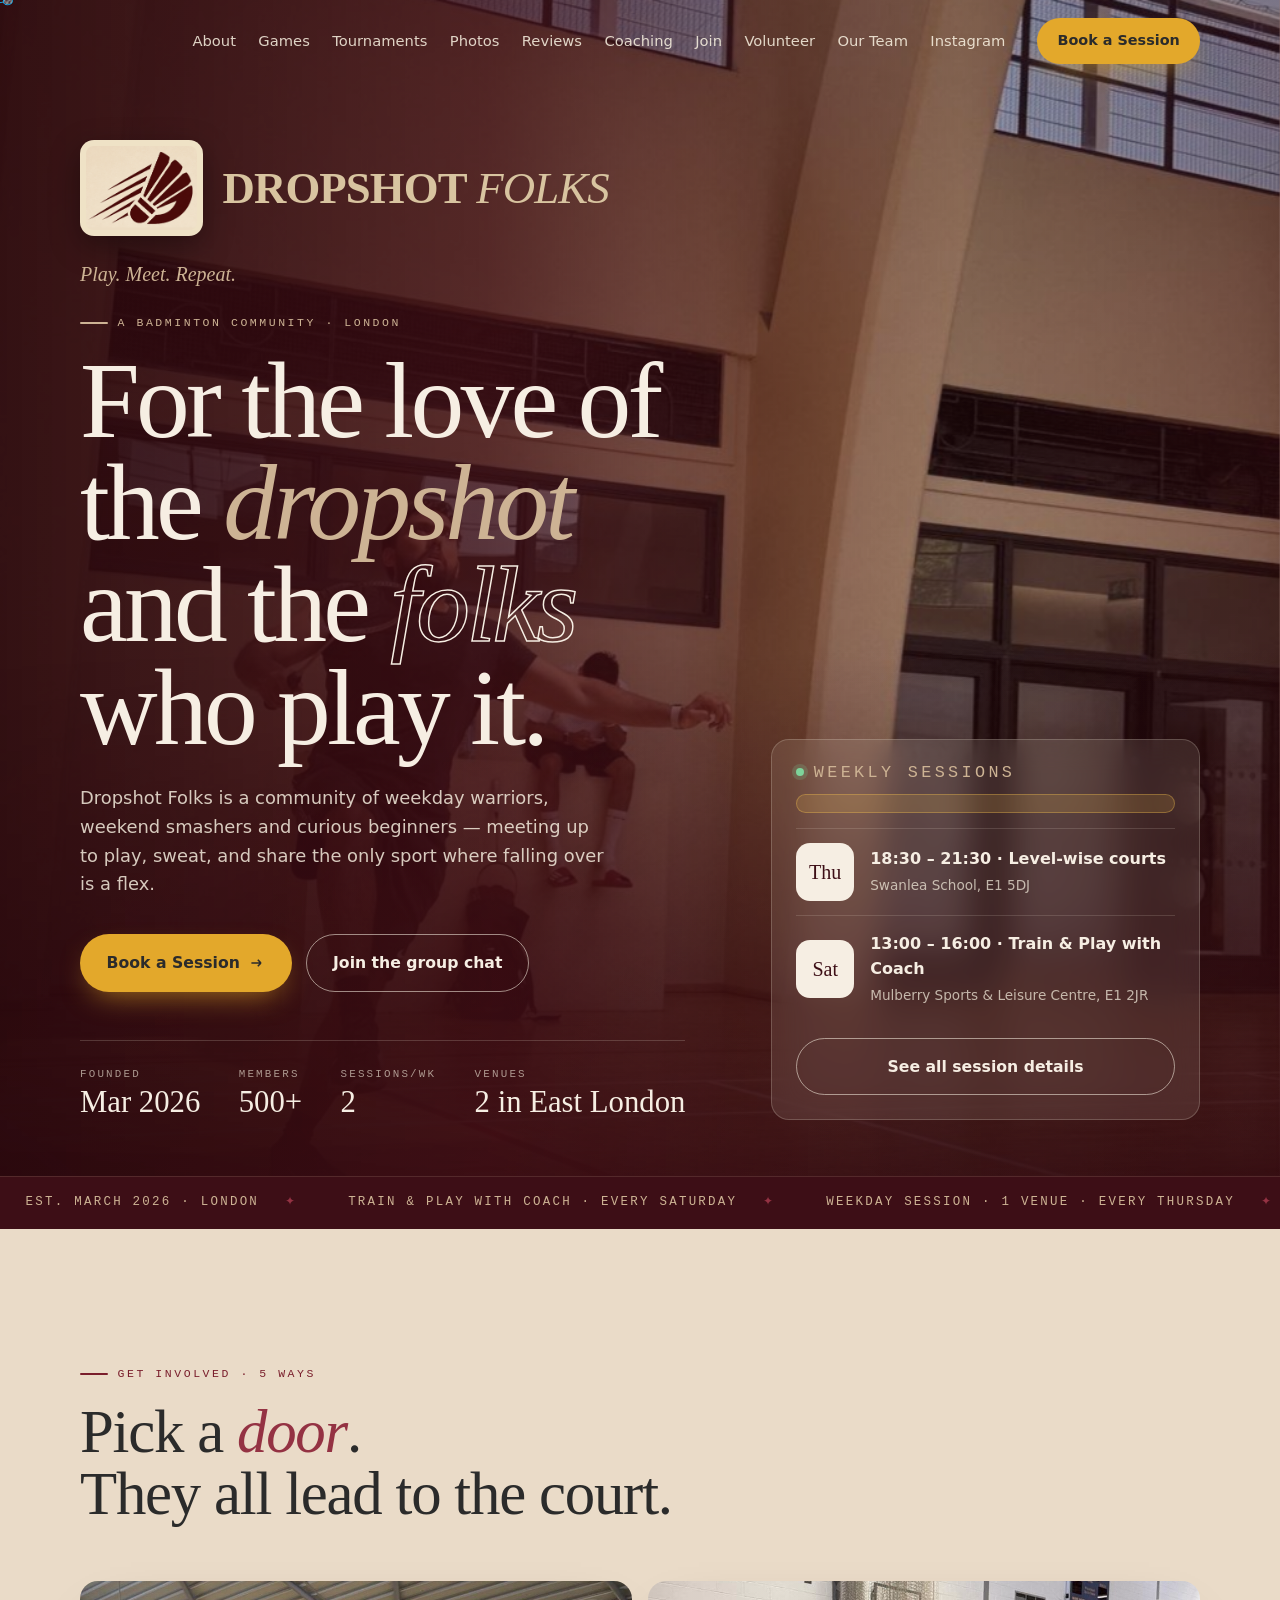
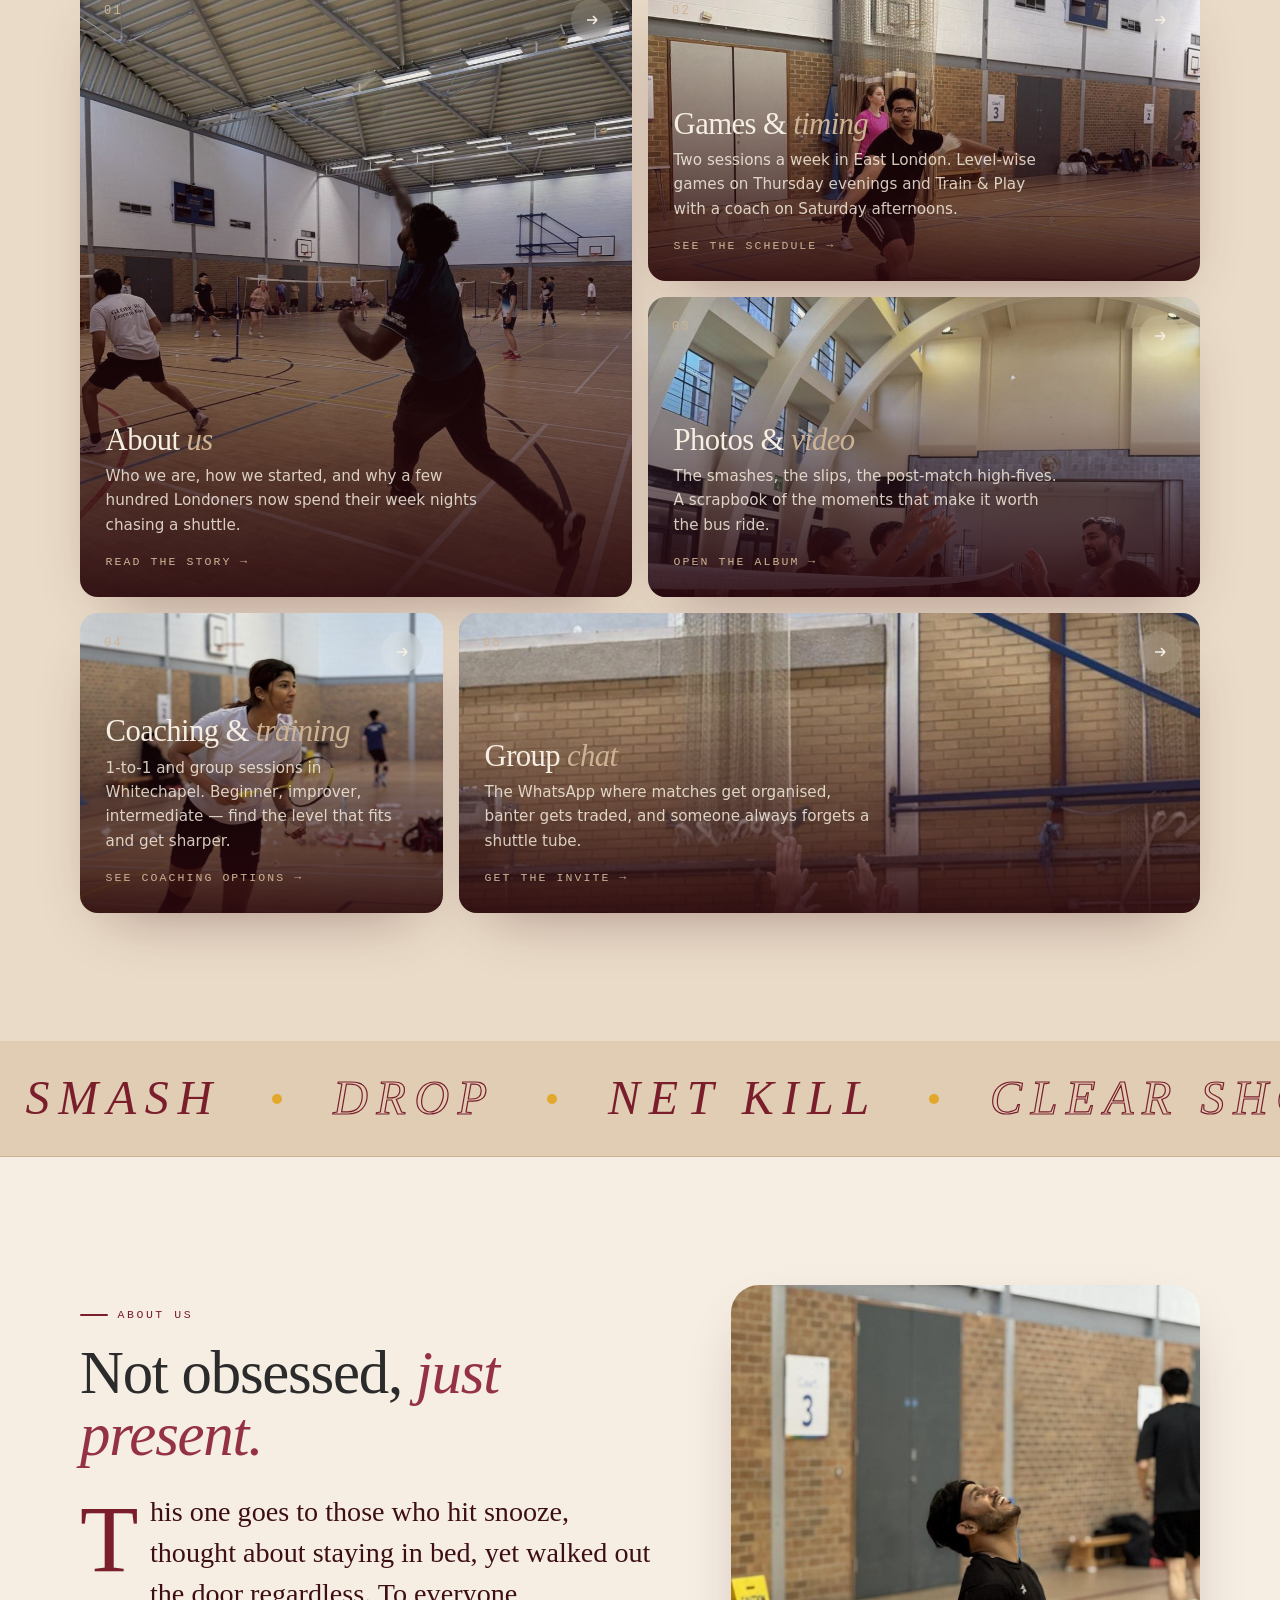
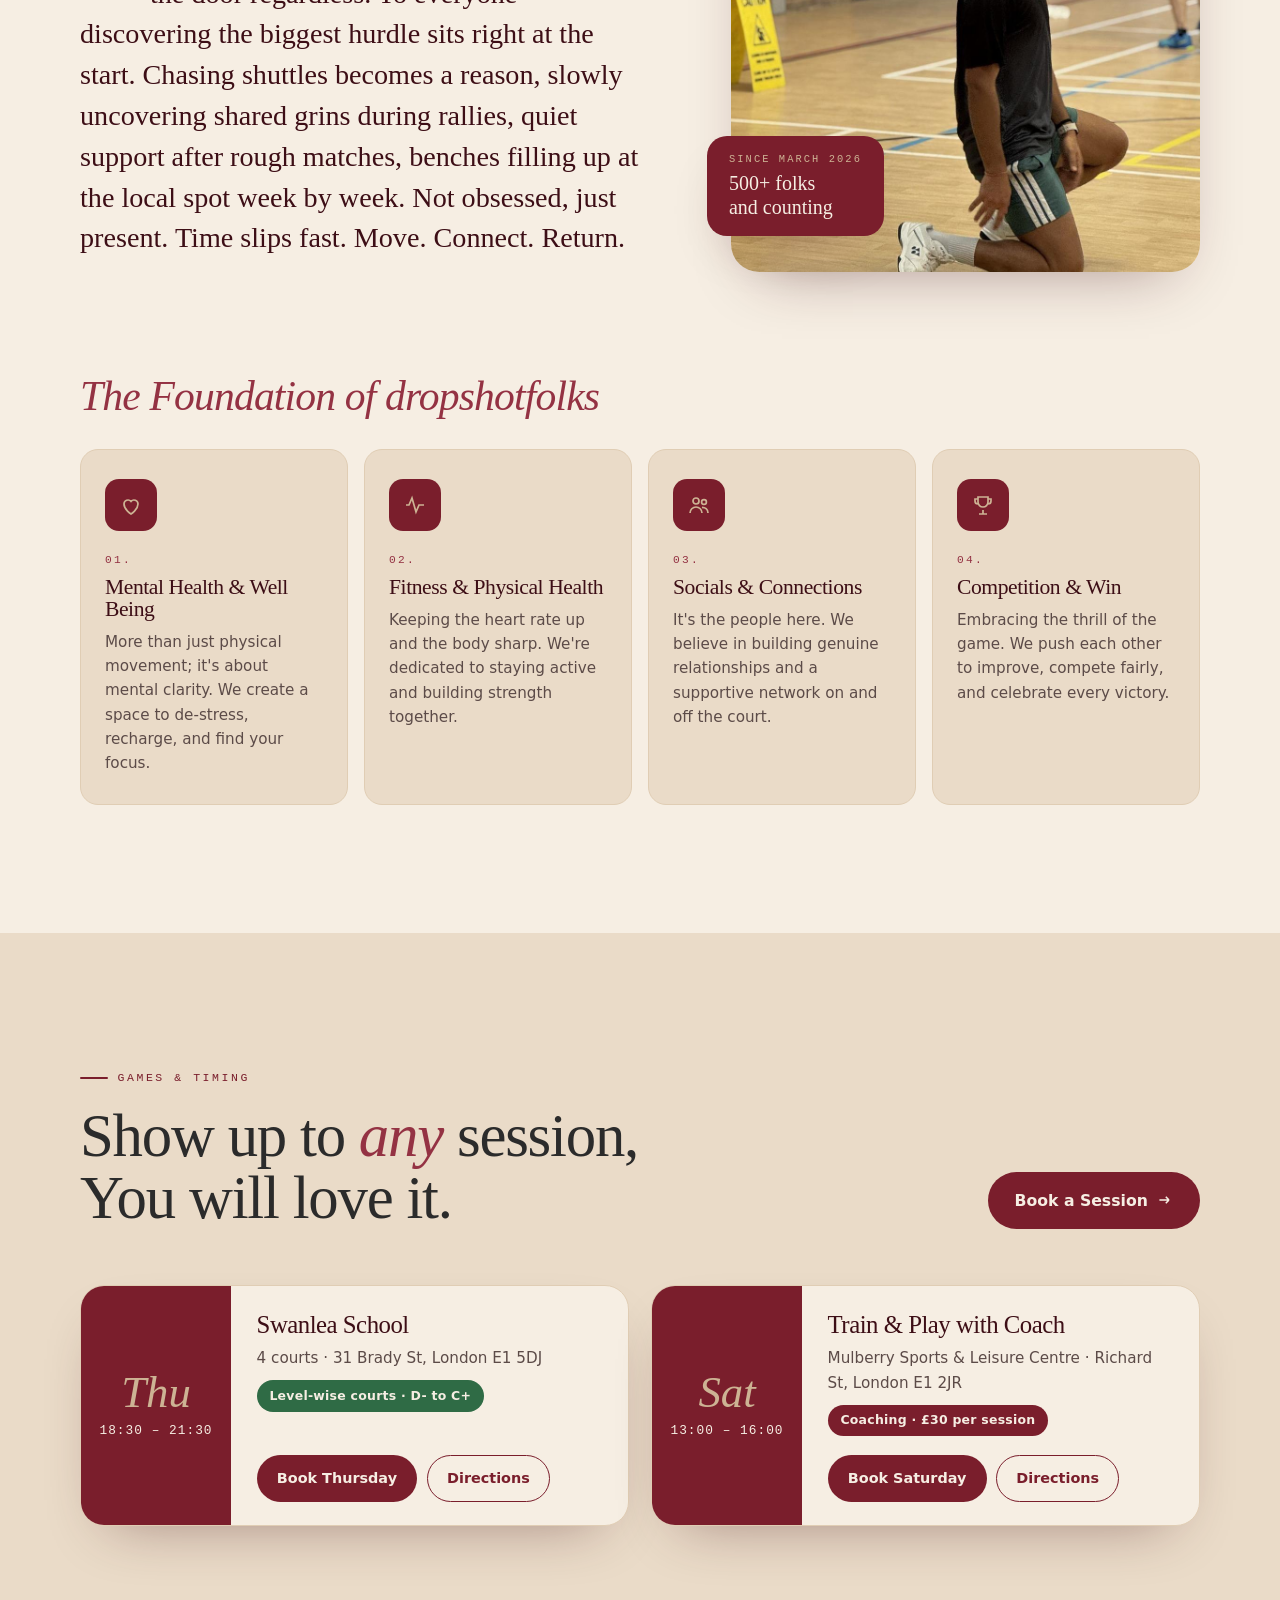
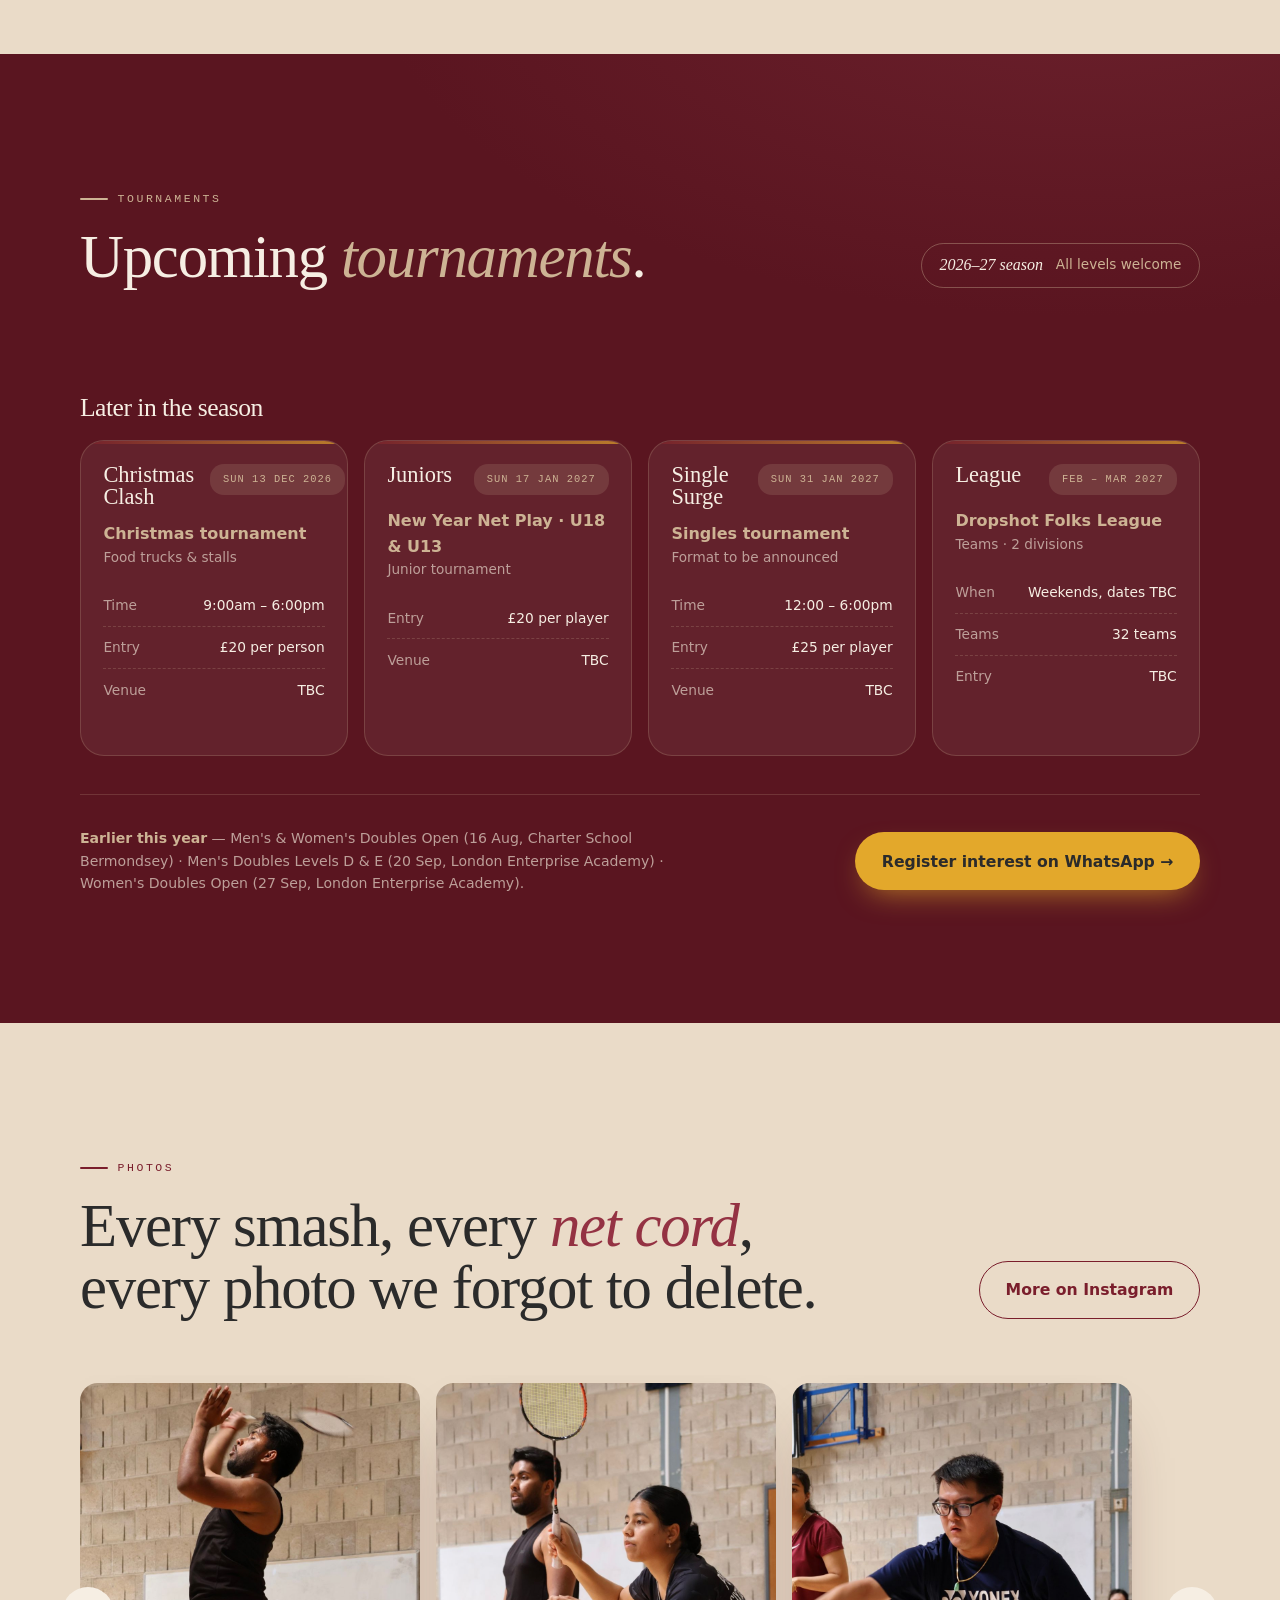
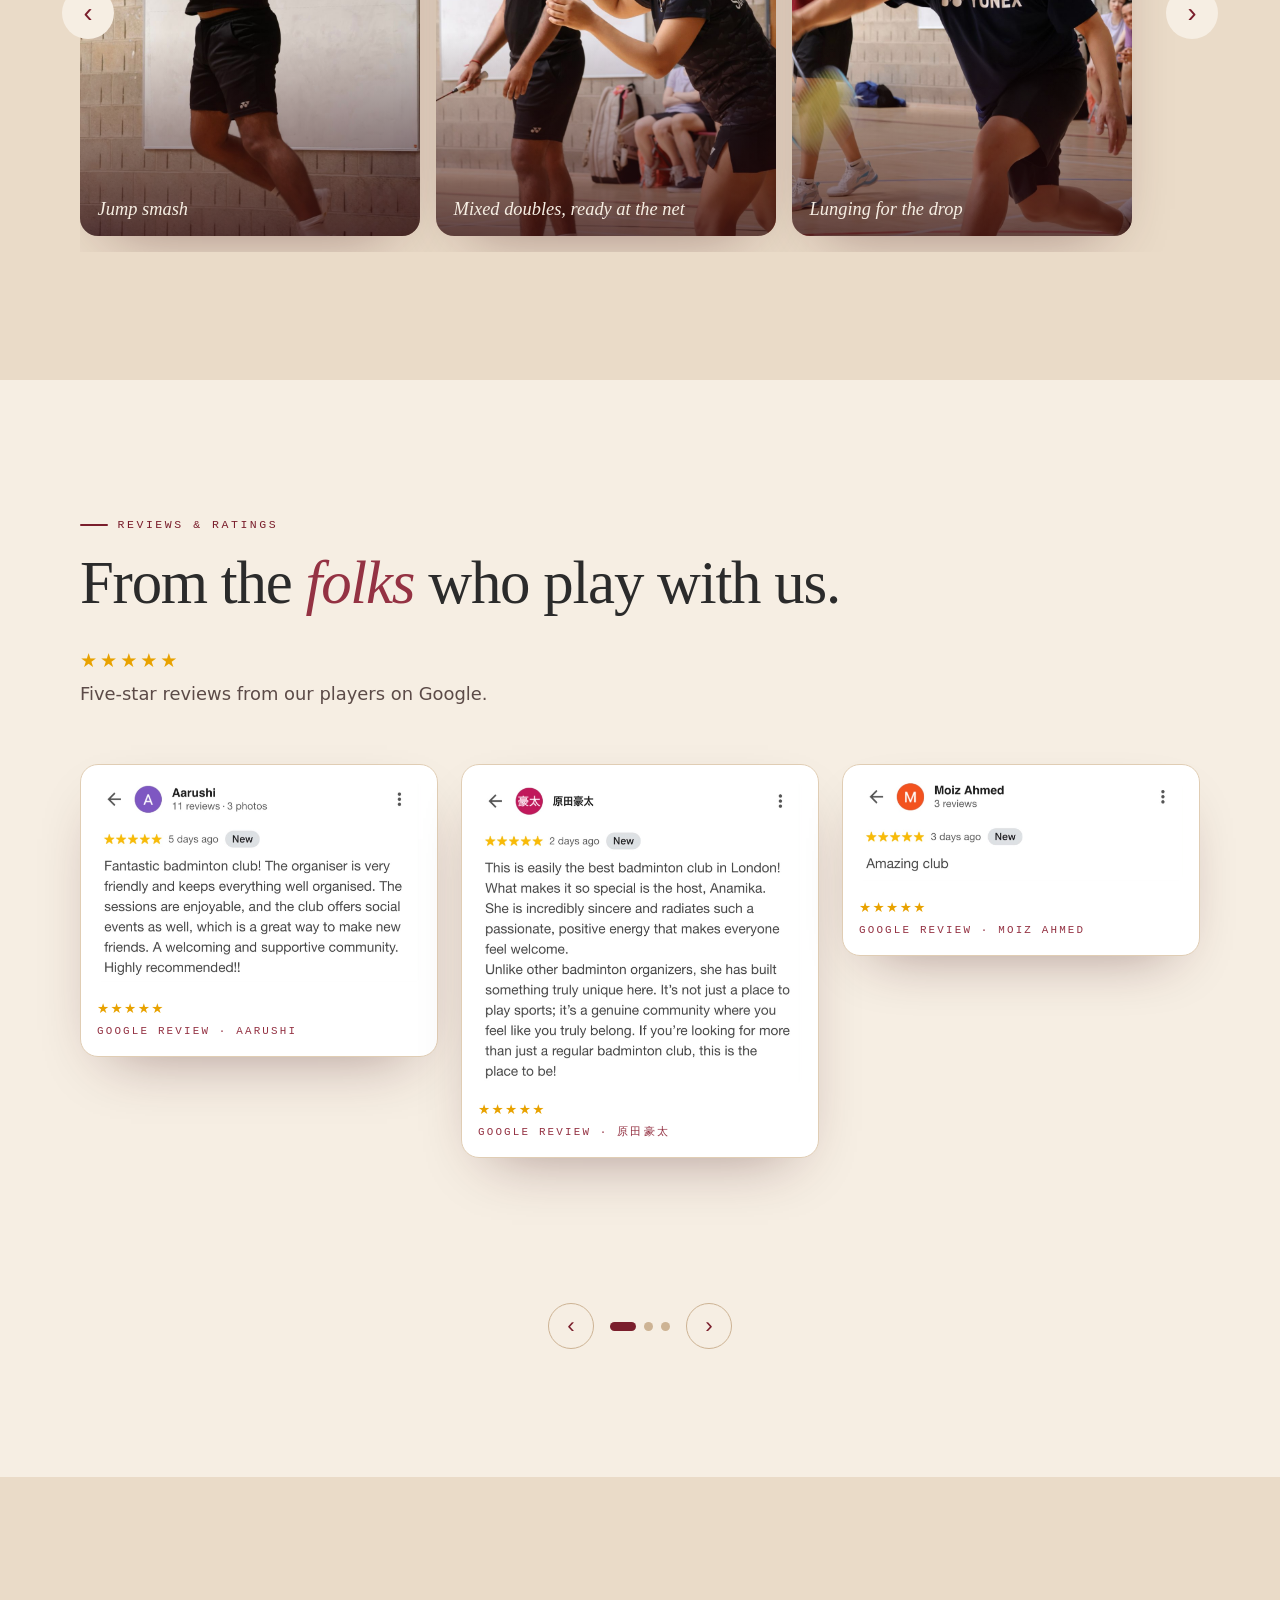
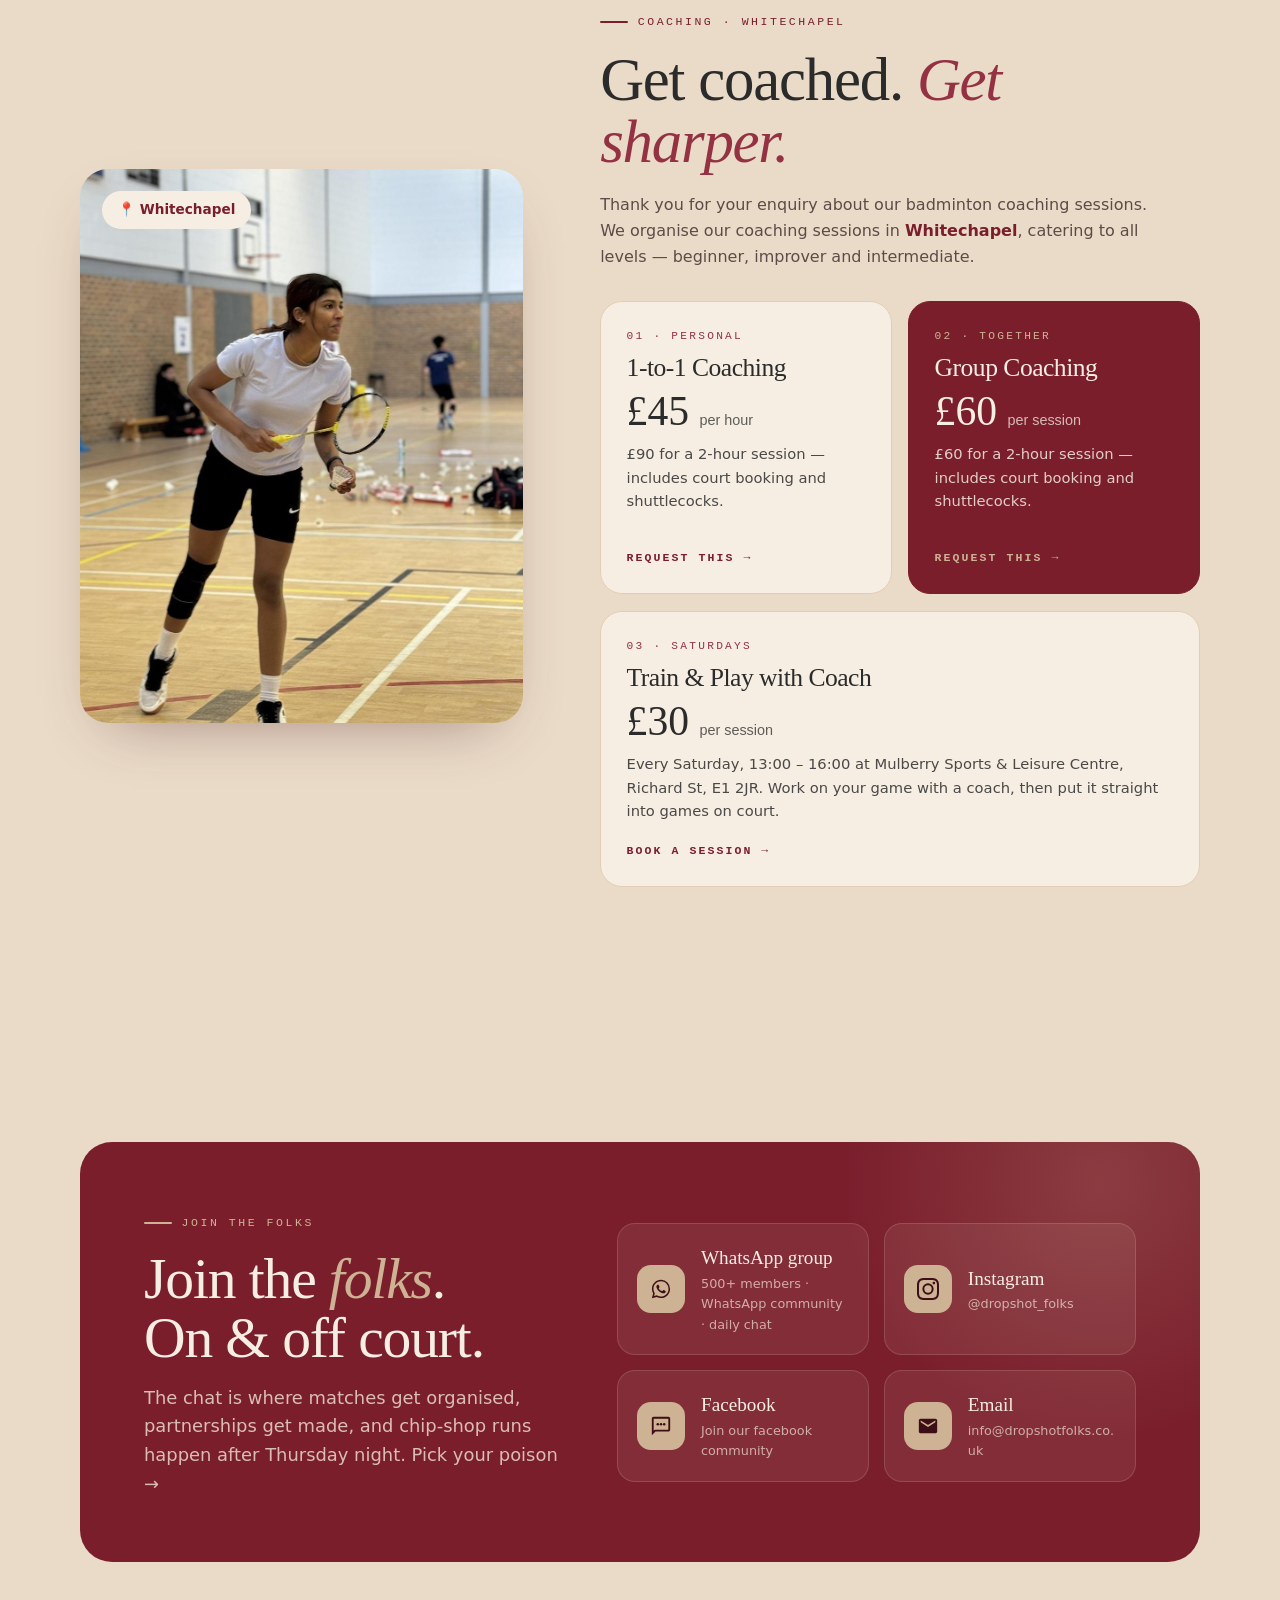
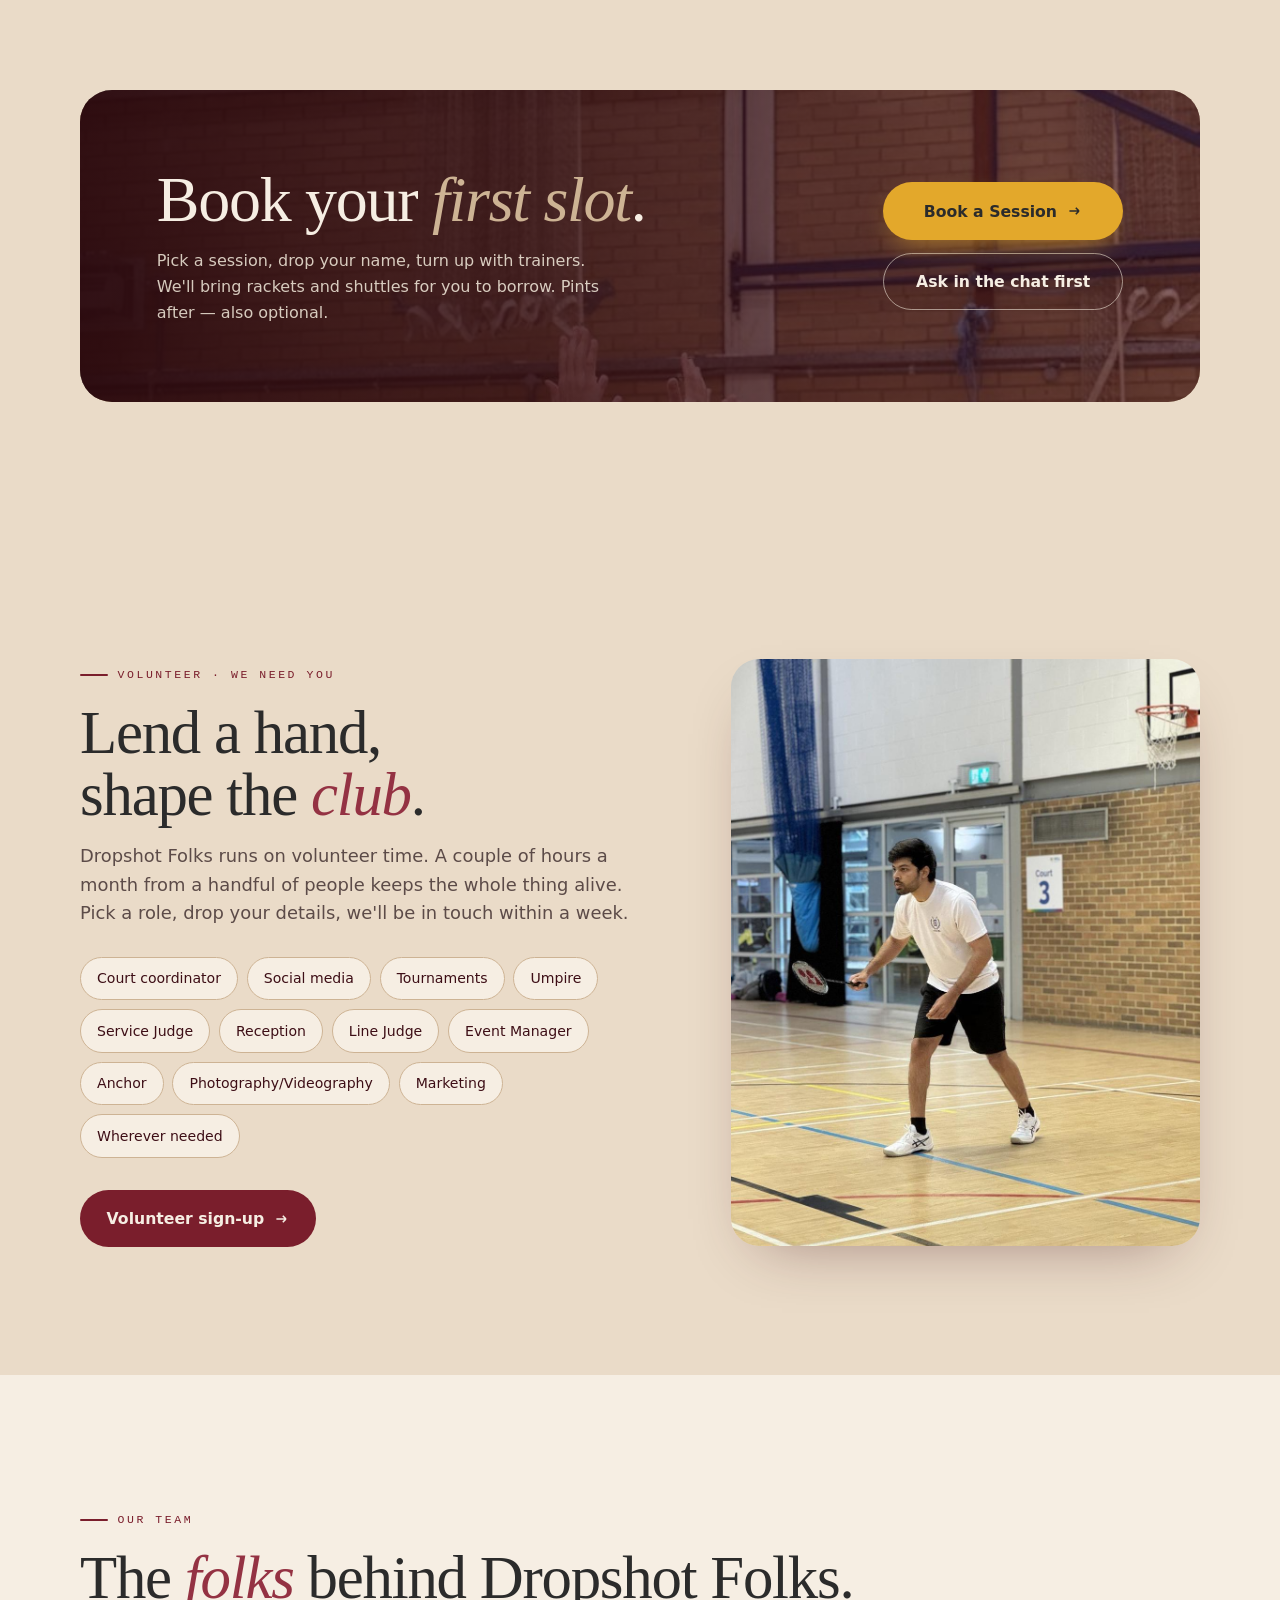
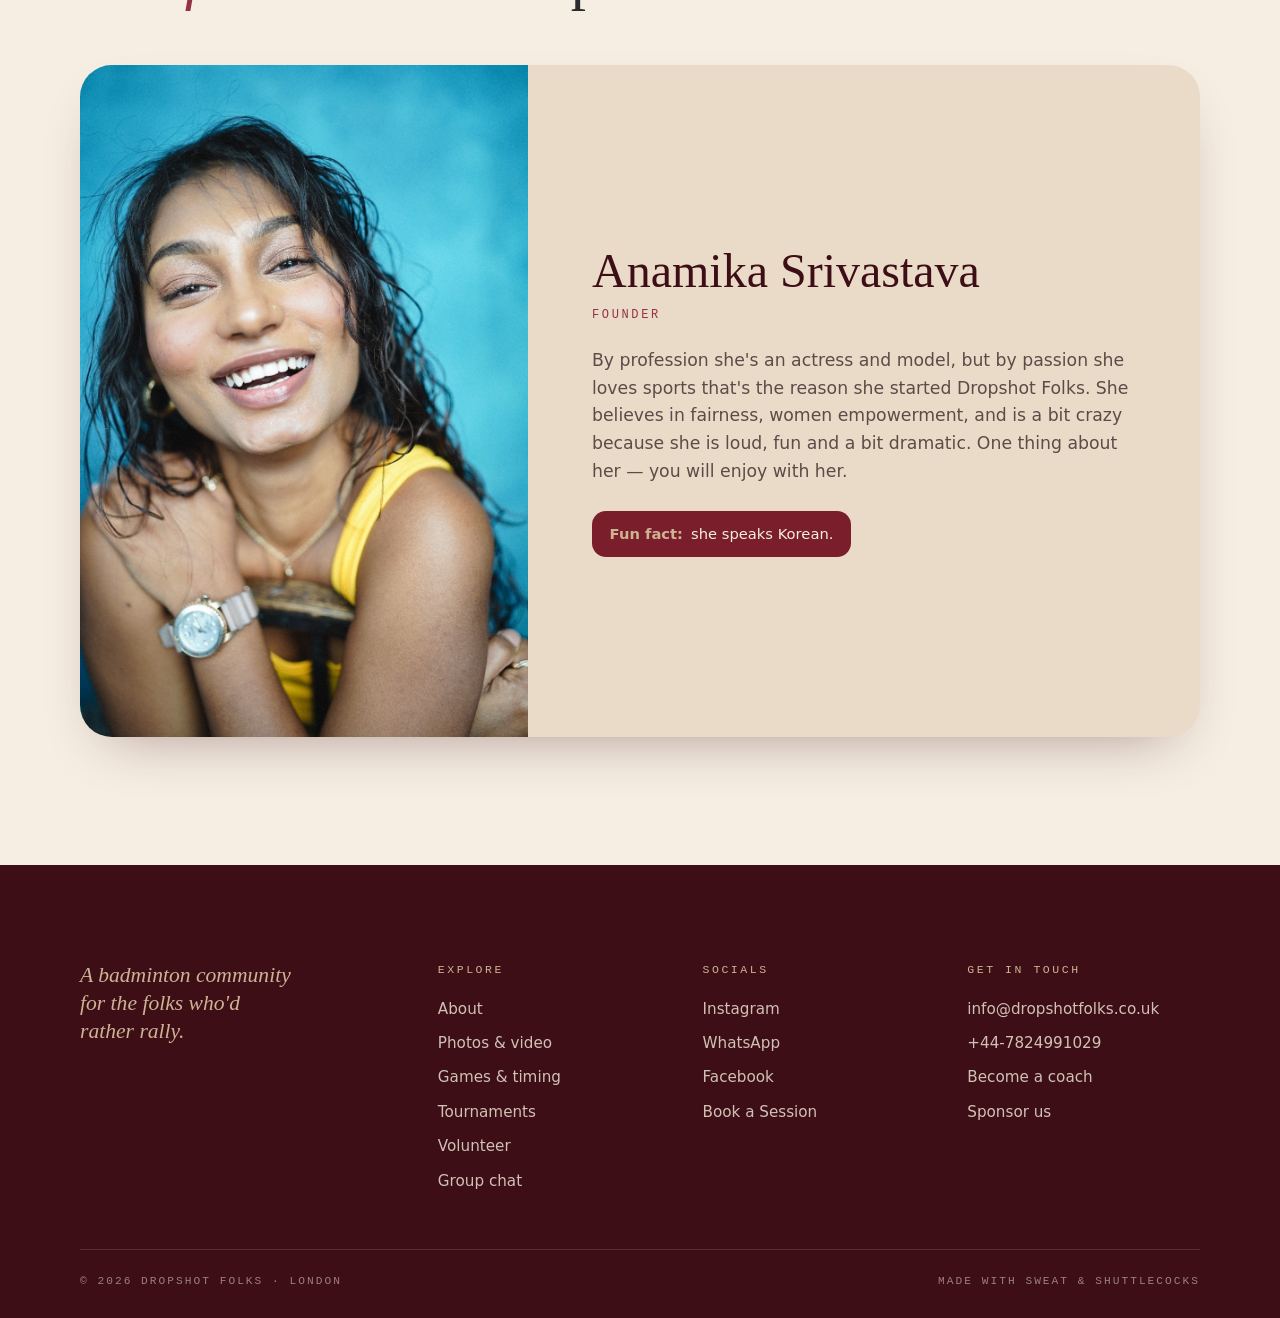
==== commit 689a810f: "Brand palette across the site: maroon, beige, Shuttle Gold, Court Charcoal Maroon #7A1E2C (headers, " ====
--- a/index.html
+++ b/index.html
@@ -22,9 +22,9 @@
 <script src="https://js.hcaptcha.com/1/api.js" async defer></script>
 <style>
 :root{
-  --maroon:#5a1620; --maroon-deep:#3d0d14; --maroon-ink:#2a080d; --maroon-soft:#7a2a36;
-  --beige:#f1e6d2; --beige-warm:#e7d8bd; --beige-deep:#d8c4a0; --gold:#c9a46a;
-  --cream:#faf3e3; --ink:#1c0a0d; --muted:#6b4b4f; --rule:#c9b48a;
+  --maroon:#7A1E2C; --maroon-deep:#5A1520; --maroon-ink:#3D0E16; --maroon-soft:#943243;
+  --beige:#EADBC8; --beige-warm:#E0CDB4; --beige-deep:#CDB394; --gold:#E3A82B;
+  --cream:#F6EEE3; --ink:#2B2B2B; --muted:#5C4B48; --rule:#CDB394;
   --radius:18px; --wrap:1200px; --gutter:clamp(16px,4vw,40px);
   --shadow:0 24px 60px -30px rgba(61,13,20,.45);
 }
@@ -49,8 +49,8 @@
 .btn{display:inline-flex;align-items:center;justify-content:center;gap:.6rem;padding:.95rem 1.6rem;border-radius:999px;font-weight:600;font-size:.98rem;text-decoration:none;border:1.5px solid transparent;cursor:pointer;transition:transform .2s ease,background .2s ease,color .2s ease,border-color .2s ease,box-shadow .2s ease;font-family:inherit}
 .btn svg{width:16px;height:16px}
 .btn:hover{transform:translateY(-2px)}
-.btn-gold{background:var(--beige-deep);color:var(--maroon-ink);box-shadow:0 12px 30px -12px rgba(216,196,160,.7)}
-.btn-gold:hover{background:var(--cream)}
+.btn-gold{background:var(--gold);color:#2B2B2B;box-shadow:0 12px 30px -12px rgba(227,168,43,.75)}
+.btn-gold:hover{background:#F0CB72}
 .btn-maroon{background:var(--maroon);color:var(--cream)}
 .btn-maroon:hover{background:var(--maroon-deep)}
 .btn-line{border-color:currentColor;color:var(--maroon);background:transparent}
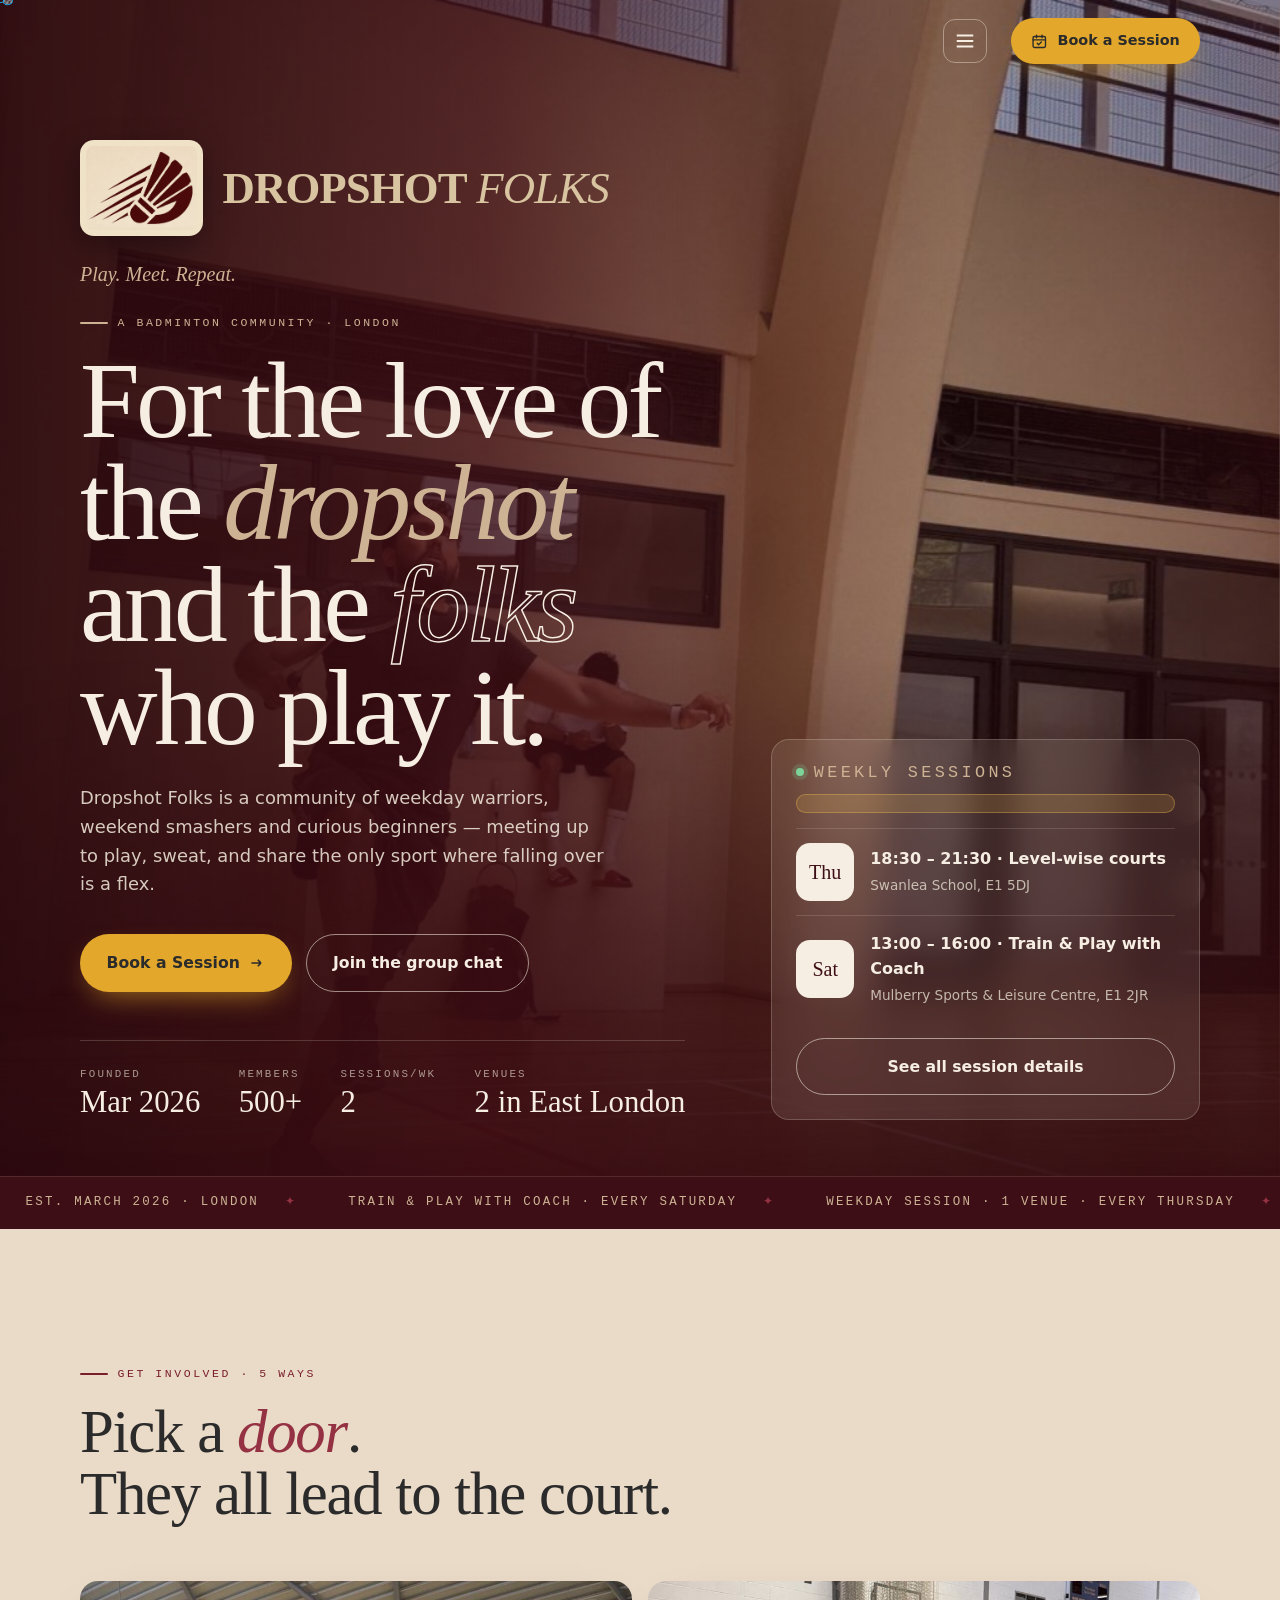
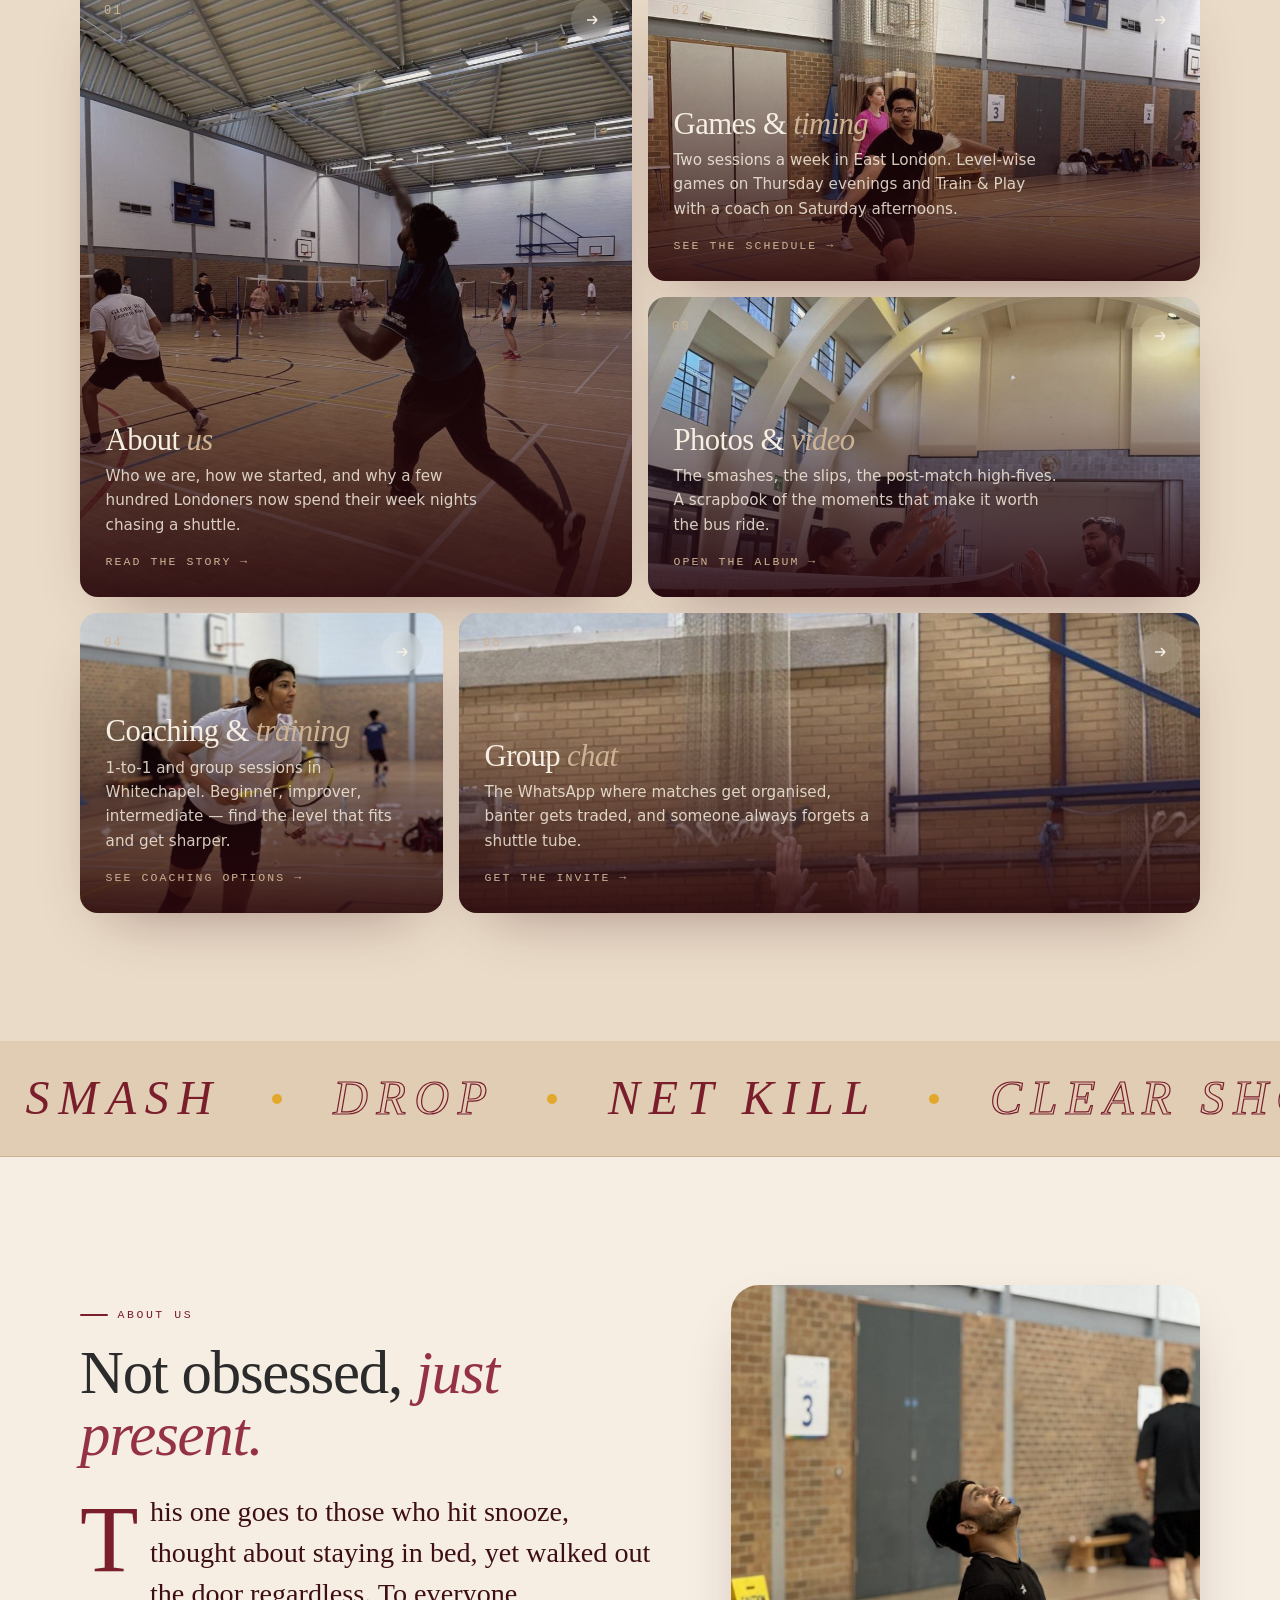
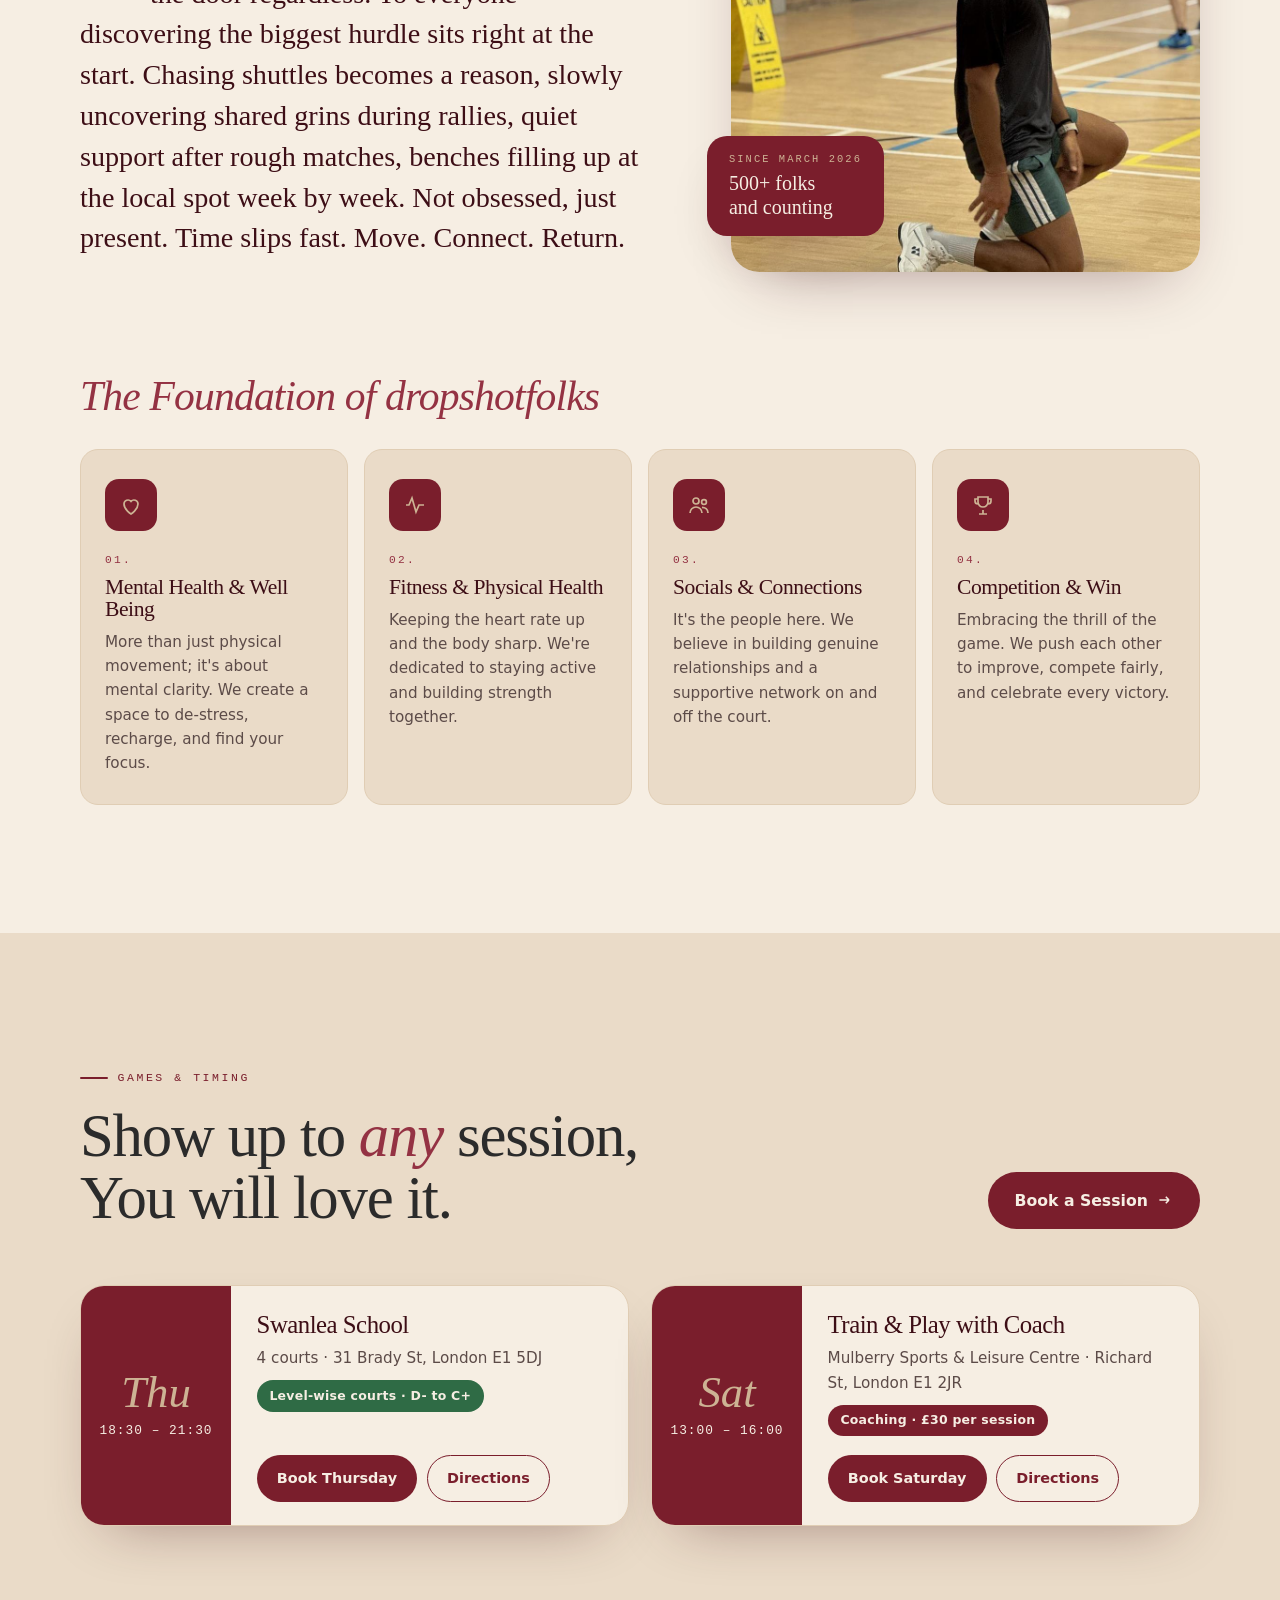
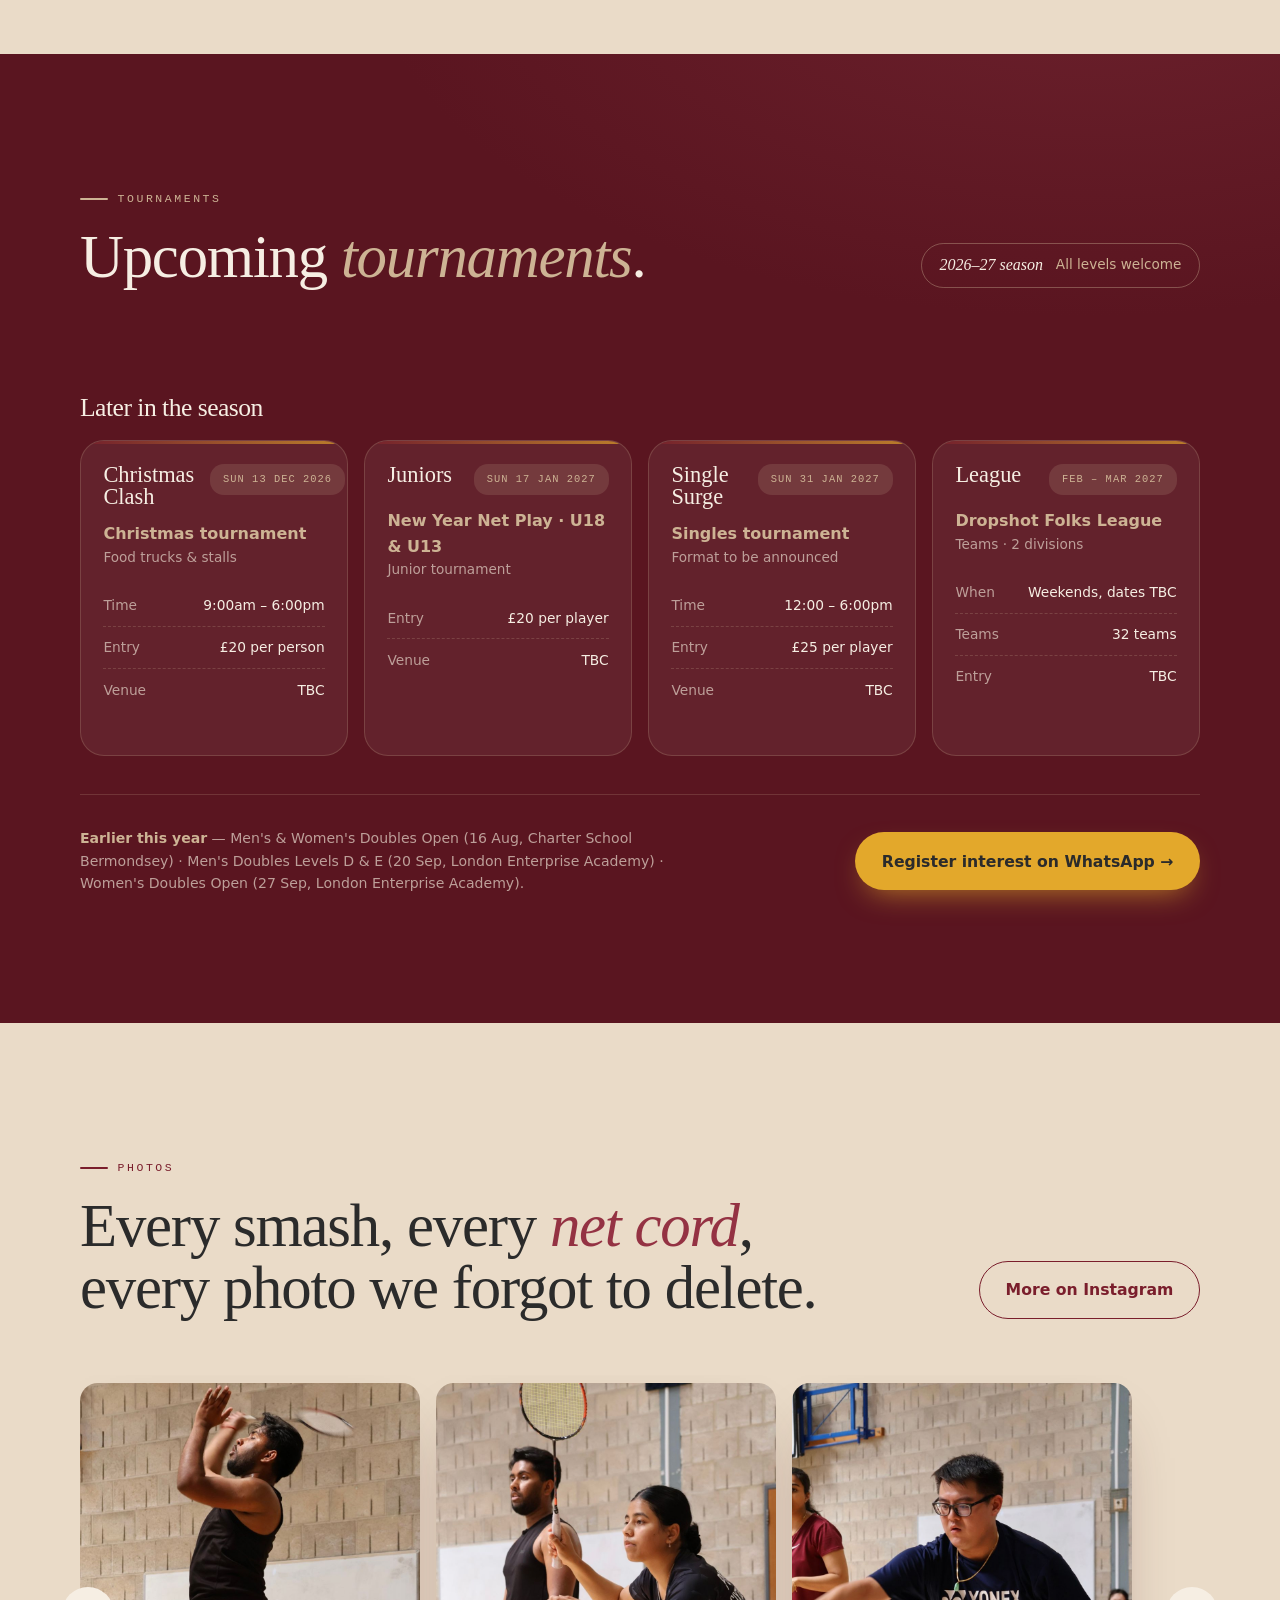
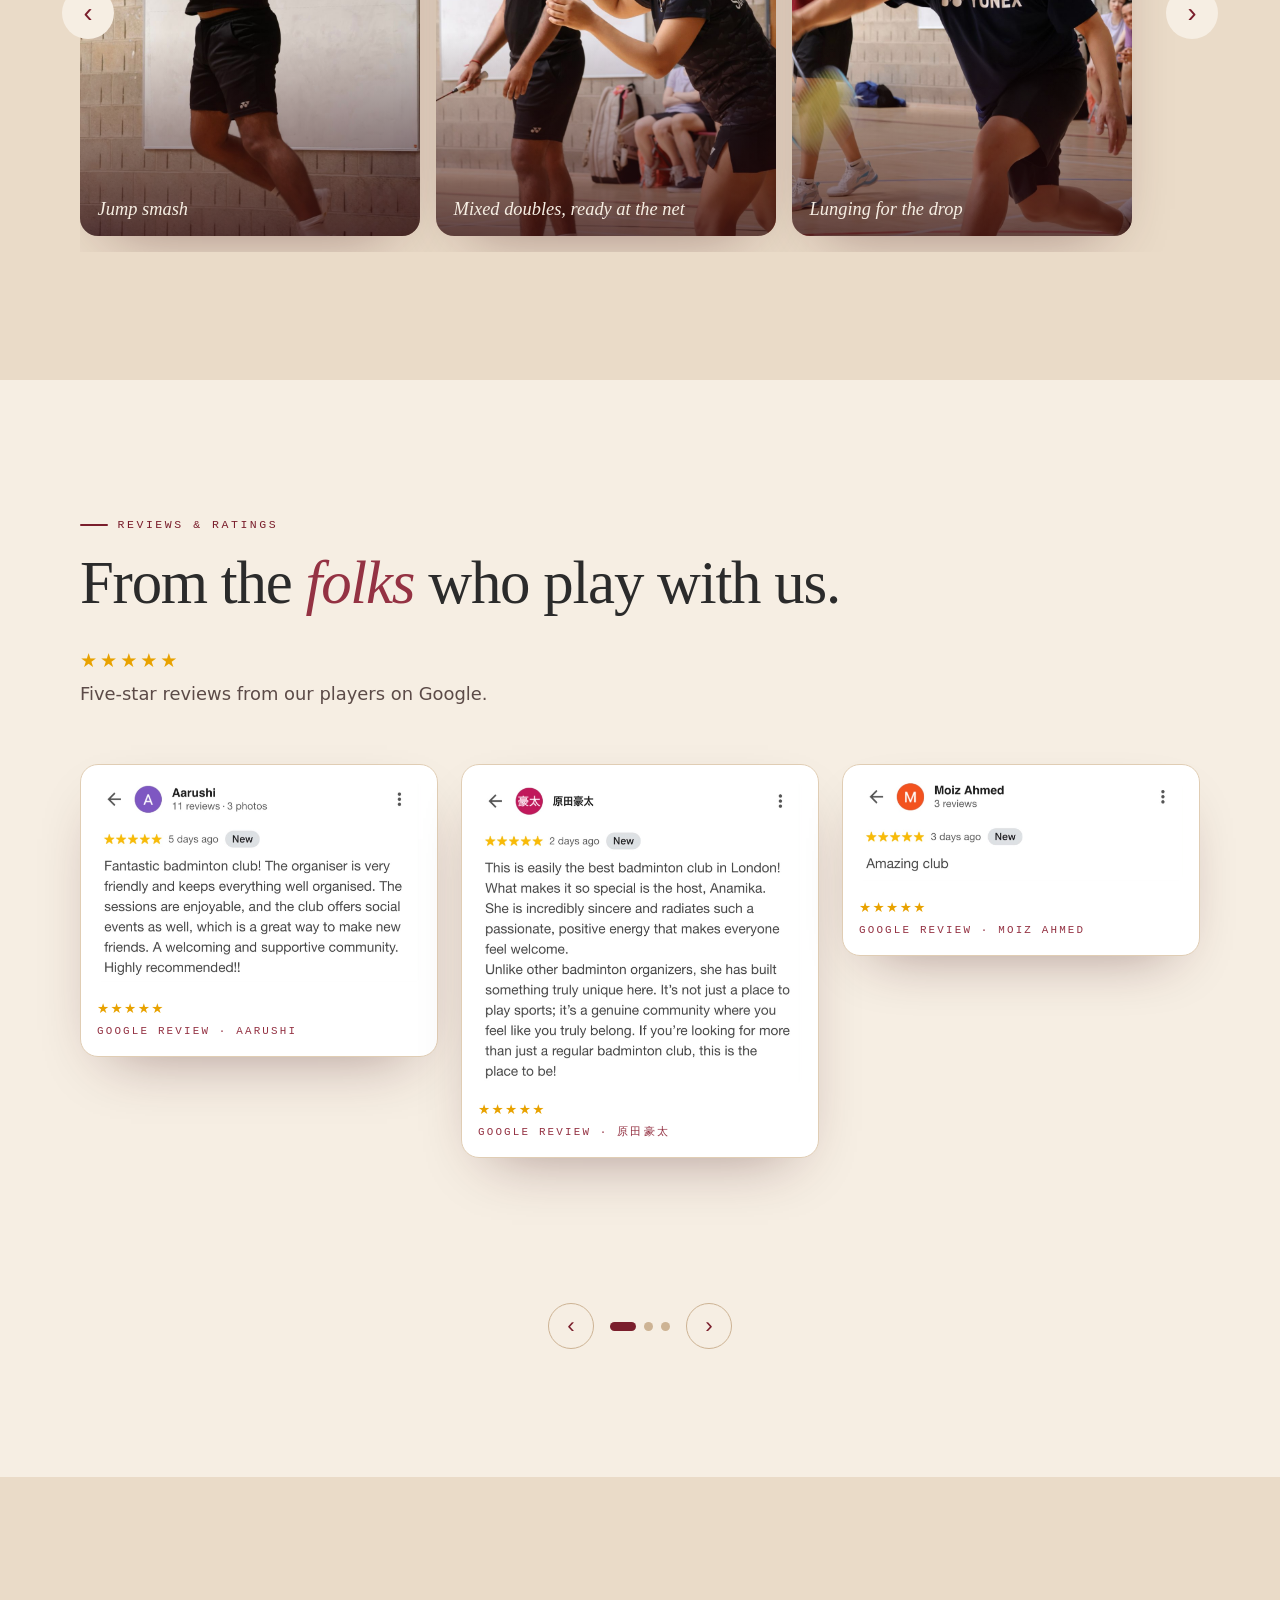
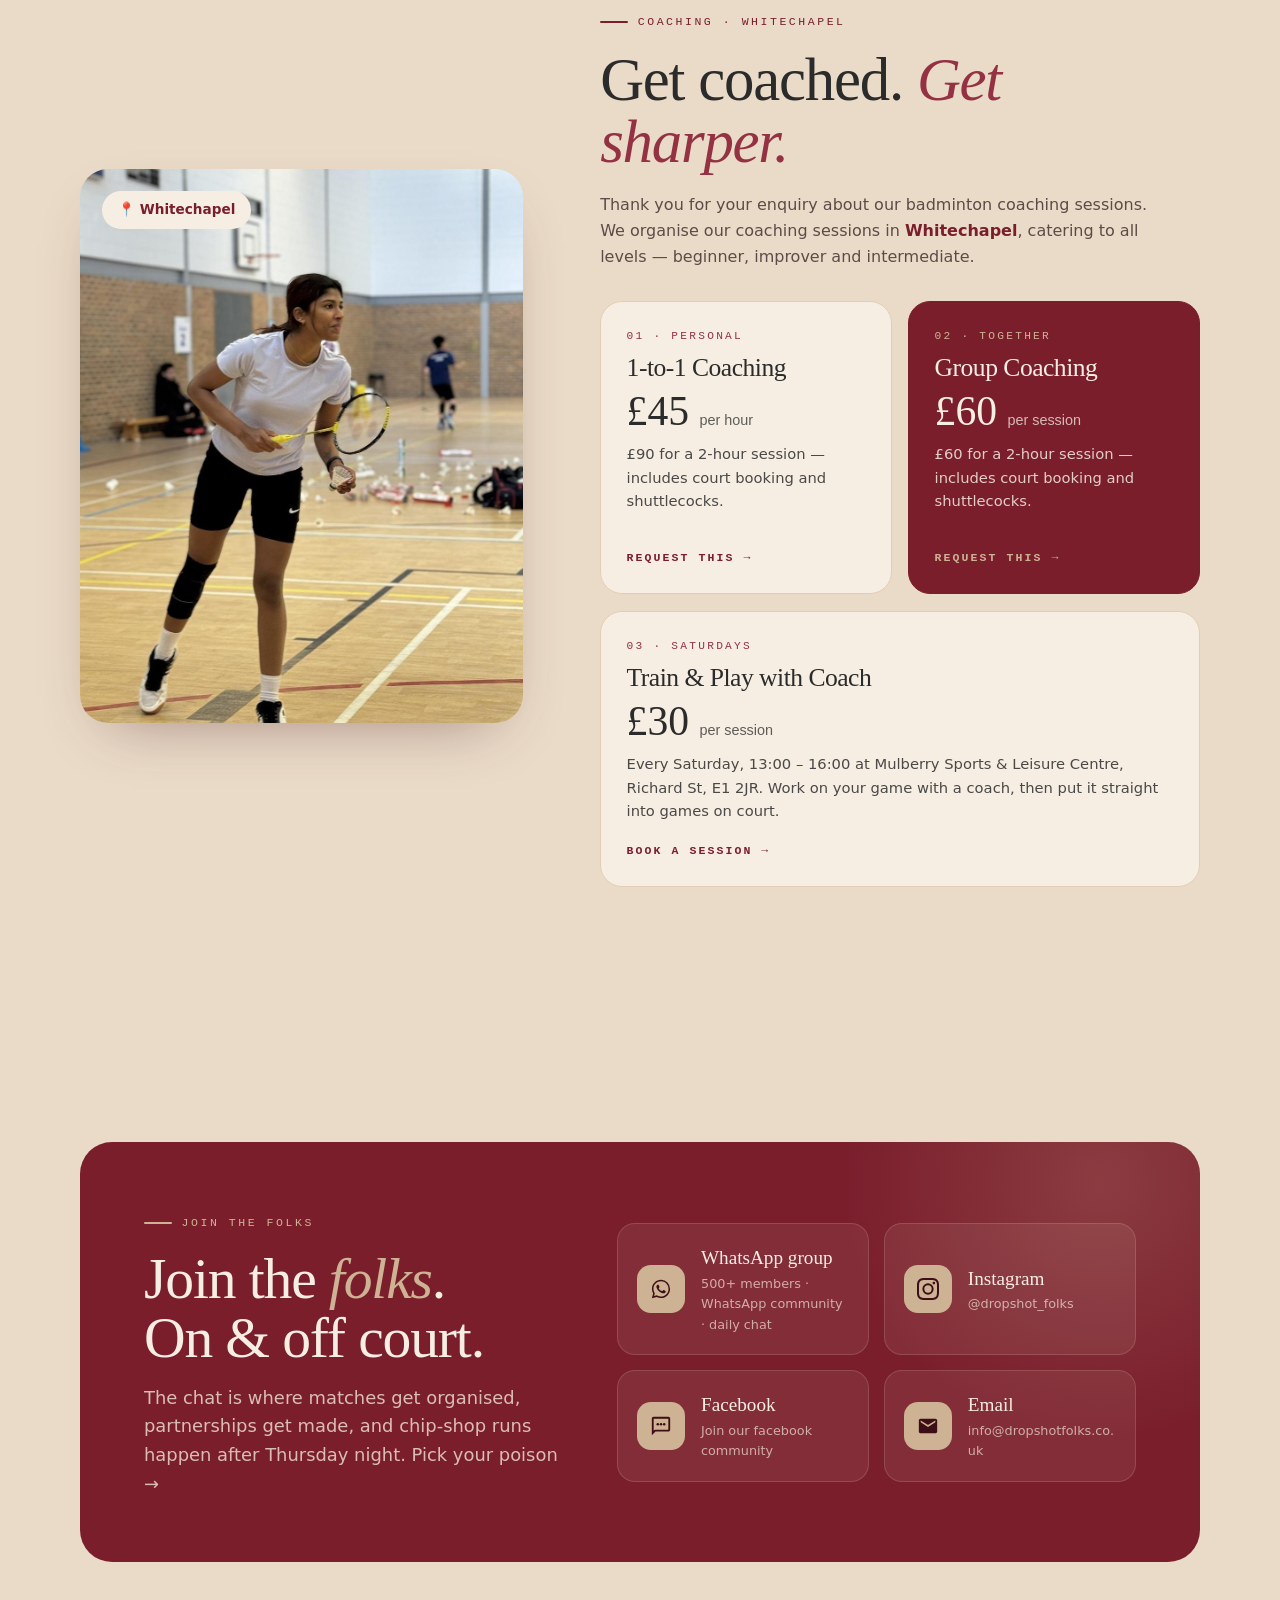
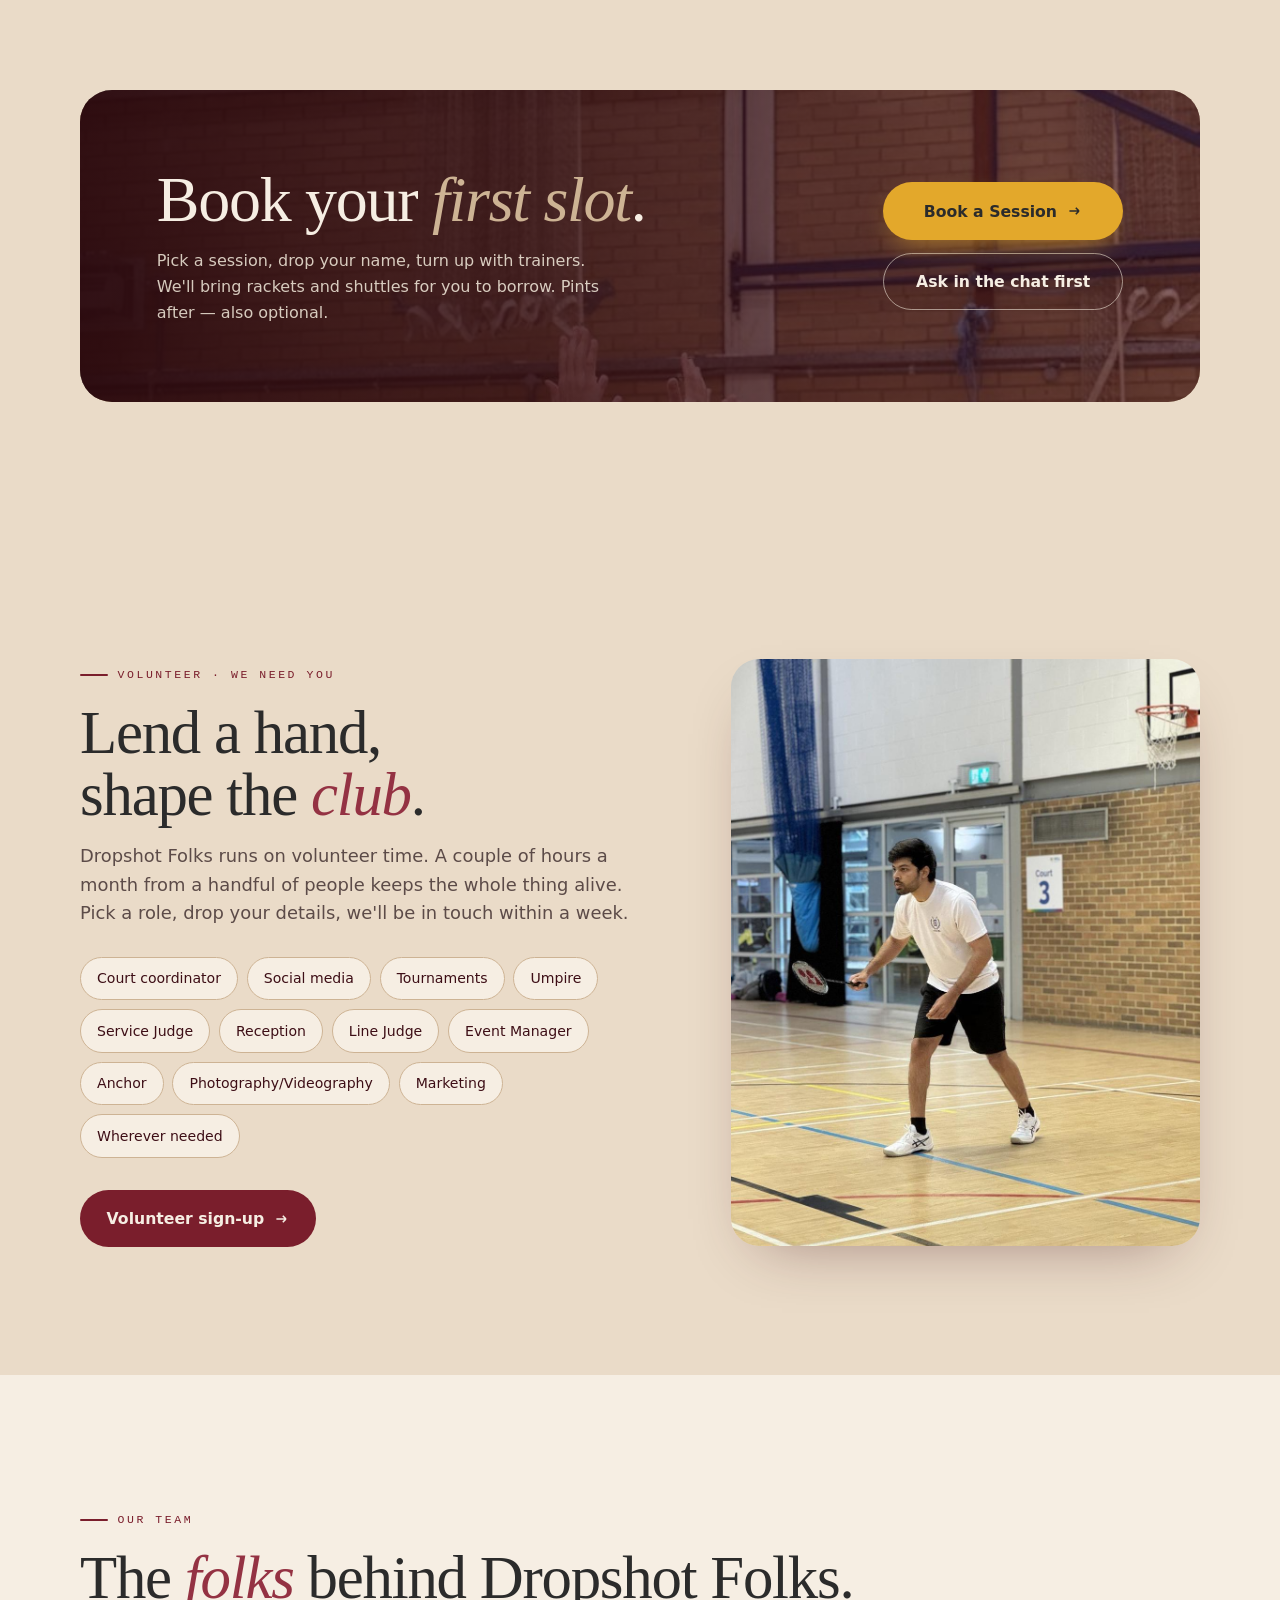
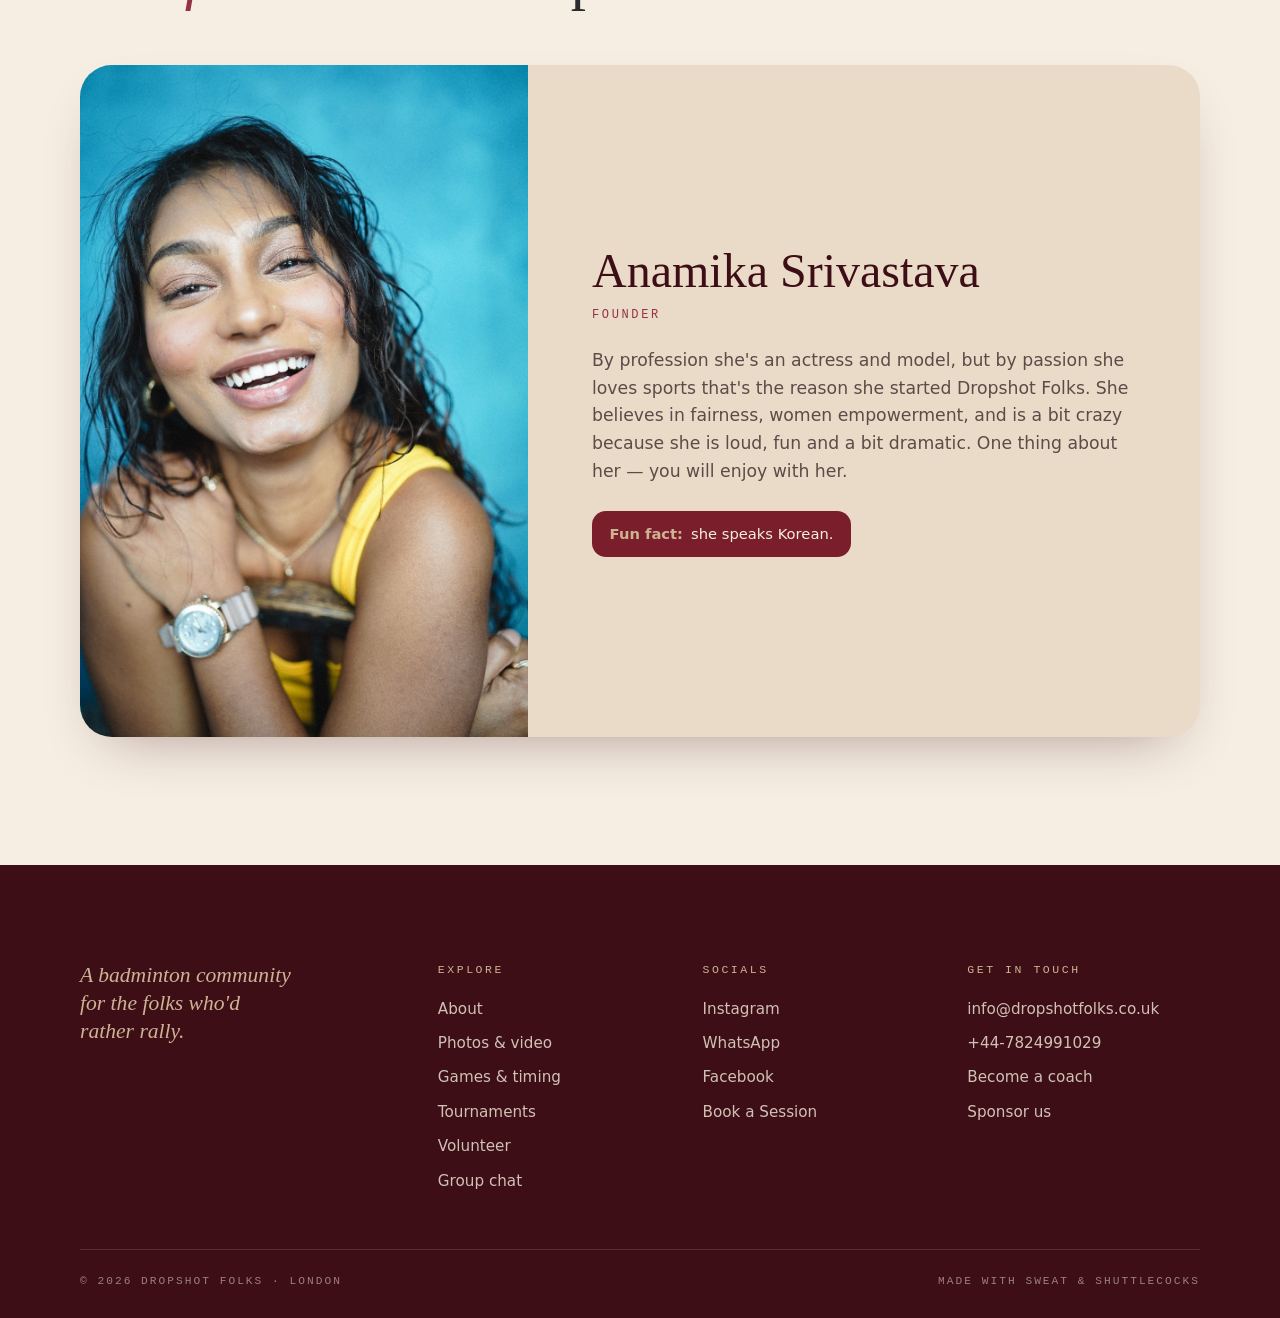
==== commit 7e1fb8c1: "Homepage: animated icons in the menu and a floating logo Each menu item gets a line icon (home, shut" ====
--- a/index.html
+++ b/index.html
@@ -66,15 +66,15 @@
 .brand{display:flex;align-items:center;gap:.7rem;text-decoration:none;color:var(--cream);font-family:'Fraunces',serif;font-size:1.35rem;letter-spacing:-.01em;white-space:nowrap;flex-shrink:0}
 .brand img{width:56px;height:42px;border-radius:9px;object-fit:cover;padding:3px;background:#efe2c6;box-shadow:0 2px 10px rgba(0,0,0,.18)}
 .brand em{color:var(--beige-deep)}
-#navMenu{display:flex;list-style:none;gap:1.4rem;margin-left:auto}
+#navMenu{display:flex;list-style:none;gap:1.05rem;margin-left:auto}
 #navMenu a{color:rgba(250,243,227,.85);text-decoration:none;font-size:.92rem;font-weight:500;position:relative;padding:.3rem 0;white-space:nowrap}
 #navMenu a::after{content:"";position:absolute;left:0;right:100%;bottom:0;height:1.5px;background:var(--beige-deep);transition:right .25s ease}
 #navMenu a:hover{color:var(--cream)}
 #navMenu a:hover::after{right:0}
-.nav-cta{margin-left:.5rem;padding:.65rem 1.2rem;font-size:.9rem;white-space:nowrap}
+.nav-cta{margin-left:.5rem;padding:.65rem 1.2rem;font-size:.9rem;white-space:nowrap;flex-shrink:0}
 .nav-toggle{display:none;margin-left:auto;background:transparent;border:1.5px solid rgba(250,243,227,.4);color:var(--cream);width:44px;height:44px;border-radius:12px;cursor:pointer}
 .nav-toggle svg{width:22px;height:22px;margin:auto}
-@media (max-width:1240px){
+@media (max-width:1400px){
   #navMenu{display:none;position:absolute;top:100%;left:var(--gutter);right:var(--gutter);flex-direction:column;gap:0;background:var(--maroon-ink);border:1px solid rgba(216,196,160,.2);border-radius:16px;padding:.6rem;box-shadow:var(--shadow);margin-top:8px}
   #navMenu.open{display:flex}
   #navMenu a{display:block;padding:.85rem 1rem;border-radius:10px;font-size:1rem}
@@ -728,6 +728,28 @@
 .btn-gold::after{content:"";position:absolute;inset:0;background:linear-gradient(110deg,transparent 30%,rgba(255,255,255,.55) 50%,transparent 70%);transform:translateX(-120%);animation:shine 4.5s ease-in-out 2s infinite}
 @keyframes shine{0%,70%{transform:translateX(-120%)}100%{transform:translateX(120%)}}
 .tilt{transition:transform .25s ease-out;transform-style:preserve-3d;will-change:transform}
+/* animated menu icons: a gentle wave runs along the menu, and each icon has its own trick on hover */
+#navMenu a{display:inline-flex;align-items:center;gap:.32rem}
+.ni{display:inline-grid;place-items:center;width:1.15em;height:1.15em;flex:none;transform-origin:50% 70%;animation:niWave 7s ease-in-out infinite;animation-delay:calc(var(--i,0) * .18s + 1.5s)}
+.ni svg{width:100%;height:100%;display:block}
+@keyframes niWave{0%,8%,100%{transform:none}3%{transform:translateY(-4px) rotate(-8deg) scale(1.15)}6%{transform:translateY(0) rotate(4deg)}}
+#navMenu a:hover .ni,#navMenu a:focus-visible .ni,.nav-cta:hover .ni{animation-duration:.9s;animation-iteration-count:1;animation-delay:0s}
+a:hover .ni-about{animation-name:niHop}            @keyframes niHop{30%{transform:translateY(-6px)}55%{transform:translateY(0) scaleY(.85)}75%{transform:translateY(-2px)}}
+a:hover .ni-games{animation-name:niFlip}           @keyframes niFlip{40%{transform:translateY(-7px) rotate(200deg)}100%{transform:rotate(360deg)}}
+a:hover .ni-tournaments{animation-name:niTilt}     @keyframes niTilt{25%{transform:rotate(-16deg) scale(1.15)}50%{transform:rotate(14deg) scale(1.15)}75%{transform:rotate(-8deg)}}
+a:hover .ni-photos{animation-name:niFlash}         @keyframes niFlash{20%{transform:scale(1.3);filter:drop-shadow(0 0 6px #fff)}40%{transform:scale(.9);filter:none}}
+a:hover .ni-reviews{animation-name:niSpin;color:var(--gold)} @keyframes niSpin{to{transform:rotate(360deg) scale(1.1)}}
+a:hover .ni-coaching{animation-name:niPulse}       @keyframes niPulse{30%{transform:scale(1.35)}60%{transform:scale(.9)}}
+a:hover .ni-join{animation-name:niWiggle}          @keyframes niWiggle{20%{transform:rotate(-14deg)}40%{transform:rotate(12deg)}60%{transform:rotate(-8deg)}80%{transform:rotate(5deg)}}
+a:hover .ni-volunteer{animation-name:niBeat;color:#ff7b8a} @keyframes niBeat{15%{transform:scale(1.35)}30%{transform:scale(1)}45%{transform:scale(1.25)}60%{transform:scale(1)}}
+a:hover .ni-team{animation-name:niHop}
+a:hover .ni-instagram{animation-name:niTwist;color:#fff;background:radial-gradient(circle at 30% 107%,#fdf497 0%,#fd5949 45%,#d6249f 60%,#285AEB 90%);border-radius:7px;padding:2px} @keyframes niTwist{40%{transform:rotate(-15deg) scale(1.25)}100%{transform:none}}
+.nav-cta .ni{animation-name:niWiggle;animation-duration:4.5s;animation-delay:2.5s}
+/* the logo floats like a shuttle in the air */
+.hero-logo img{animation:logoFloat 5s ease-in-out 1s infinite}
+@keyframes logoFloat{0%,100%{transform:translateY(0) rotate(0)}50%{transform:translateY(-8px) rotate(-3deg)}}
+.hero-logo img:hover{animation:niFlip .9s ease-in-out}
+@media (prefers-reduced-motion:reduce){.ni,.hero-logo img{animation:none!important}}
 @media (prefers-reduced-motion:reduce){.hero-shuttle{display:none}.hero .kicker,.hero h1,.hero-sub,.hero-actions,.stats,.next-card,.hero-logo,.tagline,.btn-gold::after{animation:none}}
 </style>
 </head>
@@ -741,18 +763,18 @@
       <svg viewBox="0 0 24 24" fill="none" stroke="currentColor" stroke-width="2"><path d="M3 6h18M3 12h18M3 18h18"/></svg>
     </button>
     <ul id="navMenu">
-      <li><a href="#about">About</a></li>
-      <li><a href="#games">Games</a></li>
-      <li><a href="#tournaments">Tournaments</a></li>
-      <li><a href="#photos">Photos</a></li>
-      <li><a href="#reviews">Reviews</a></li>
-      <li><a href="#coaching">Coaching</a></li>
-      <li><a href="#join">Join</a></li>
-      <li><a href="#volunteer">Volunteer</a></li>
-      <li><a href="#team">Our Team</a></li>
-      <li><a href="https://www.instagram.com/dropshot_folks/" target="_blank" rel="noopener">Instagram</a></li>
+      <li><a href="#about" style="--i:0"><span class="ni ni-about" aria-hidden="true"><svg viewBox="0 0 24 24" fill="none" stroke="currentColor" stroke-width="2" stroke-linecap="round" stroke-linejoin="round"><path d="M3 11l9-7 9 7"/><path d="M5 10v10h14V10"/><path d="M10 20v-6h4v6"/></svg></span>About</a></li>
+      <li><a href="#games" style="--i:1"><span class="ni ni-games" aria-hidden="true"><svg viewBox="0 0 24 24" fill="none" stroke="currentColor" stroke-width="2" stroke-linecap="round" stroke-linejoin="round"><path d="M12 21a3 3 0 0 0 3-3H9a3 3 0 0 0 3 3z"/><path d="M9 18L6 4M15 18l3-14M12 18V3M7.5 11h9"/></svg></span>Games</a></li>
+      <li><a href="#tournaments" style="--i:2"><span class="ni ni-tournaments" aria-hidden="true"><svg viewBox="0 0 24 24" fill="none" stroke="currentColor" stroke-width="2" stroke-linecap="round" stroke-linejoin="round"><path d="M8 21h8M12 17v4M7 4h10v5a5 5 0 0 1-10 0z"/><path d="M7 6H4v2a3 3 0 0 0 3 3M17 6h3v2a3 3 0 0 1-3 3"/></svg></span>Tournaments</a></li>
+      <li><a href="#photos" style="--i:3"><span class="ni ni-photos" aria-hidden="true"><svg viewBox="0 0 24 24" fill="none" stroke="currentColor" stroke-width="2" stroke-linecap="round" stroke-linejoin="round"><rect x="3" y="7" width="18" height="13" rx="2"/><path d="M8 7l2-3h4l2 3"/><circle cx="12" cy="13.5" r="3.5"/></svg></span>Photos</a></li>
+      <li><a href="#reviews" style="--i:4"><span class="ni ni-reviews" aria-hidden="true"><svg viewBox="0 0 24 24" fill="none" stroke="currentColor" stroke-width="2" stroke-linecap="round" stroke-linejoin="round"><path d="M12 3l2.7 5.6 6.1.9-4.4 4.3 1 6.1L12 17l-5.4 2.9 1-6.1-4.4-4.3 6.1-.9z"/></svg></span>Reviews</a></li>
+      <li><a href="#coaching" style="--i:5"><span class="ni ni-coaching" aria-hidden="true"><svg viewBox="0 0 24 24" fill="none" stroke="currentColor" stroke-width="2" stroke-linecap="round" stroke-linejoin="round"><circle cx="12" cy="12" r="8"/><circle cx="12" cy="12" r="4"/><circle cx="12" cy="12" r=".8" fill="currentColor"/></svg></span>Coaching</a></li>
+      <li><a href="#join" style="--i:6"><span class="ni ni-join" aria-hidden="true"><svg viewBox="0 0 24 24" fill="none" stroke="currentColor" stroke-width="2" stroke-linecap="round" stroke-linejoin="round"><path d="M4 5h16v11H9l-5 4z"/><path d="M8 9.5h8M8 12.5h5"/></svg></span>Join</a></li>
+      <li><a href="#volunteer" style="--i:7"><span class="ni ni-volunteer" aria-hidden="true"><svg viewBox="0 0 24 24" fill="none" stroke="currentColor" stroke-width="2" stroke-linecap="round" stroke-linejoin="round"><path d="M12 20s-7-4.4-7-10a4 4 0 0 1 7-2.6A4 4 0 0 1 19 10c0 5.6-7 10-7 10z"/></svg></span>Volunteer</a></li>
+      <li><a href="#team" style="--i:8"><span class="ni ni-team" aria-hidden="true"><svg viewBox="0 0 24 24" fill="none" stroke="currentColor" stroke-width="2" stroke-linecap="round" stroke-linejoin="round"><circle cx="9" cy="8" r="3"/><circle cx="17" cy="9" r="2.4"/><path d="M3 20c0-3.3 2.7-6 6-6s6 2.7 6 6M15 14.3c3 .1 6 1.9 6 5.7"/></svg></span>Our Team</a></li>
+      <li><a href="https://www.instagram.com/dropshot_folks/" target="_blank" rel="noopener" style="--i:9"><span class="ni ni-instagram" aria-hidden="true"><svg viewBox="0 0 24 24" fill="none" stroke="currentColor" stroke-width="2" stroke-linecap="round" stroke-linejoin="round"><rect x="3" y="3" width="18" height="18" rx="5"/><circle cx="12" cy="12" r="4"/><circle cx="17.5" cy="6.5" r="1" fill="currentColor"/></svg></span>Instagram</a></li>
     </ul>
-    <a href="book/" class="btn btn-gold nav-cta">Book a Session</a>
+    <a href="book/" class="btn btn-gold nav-cta"><span class="ni ni-book" aria-hidden="true"><svg viewBox="0 0 24 24" fill="none" stroke="currentColor" stroke-width="2" stroke-linecap="round" stroke-linejoin="round"><rect x="3" y="5" width="18" height="16" rx="2"/><path d="M3 10h18M8 3v4M16 3v4"/><path d="M9 15l2 2 4-4"/></svg></span>Book a Session</a>
   </div>
 </nav>
 
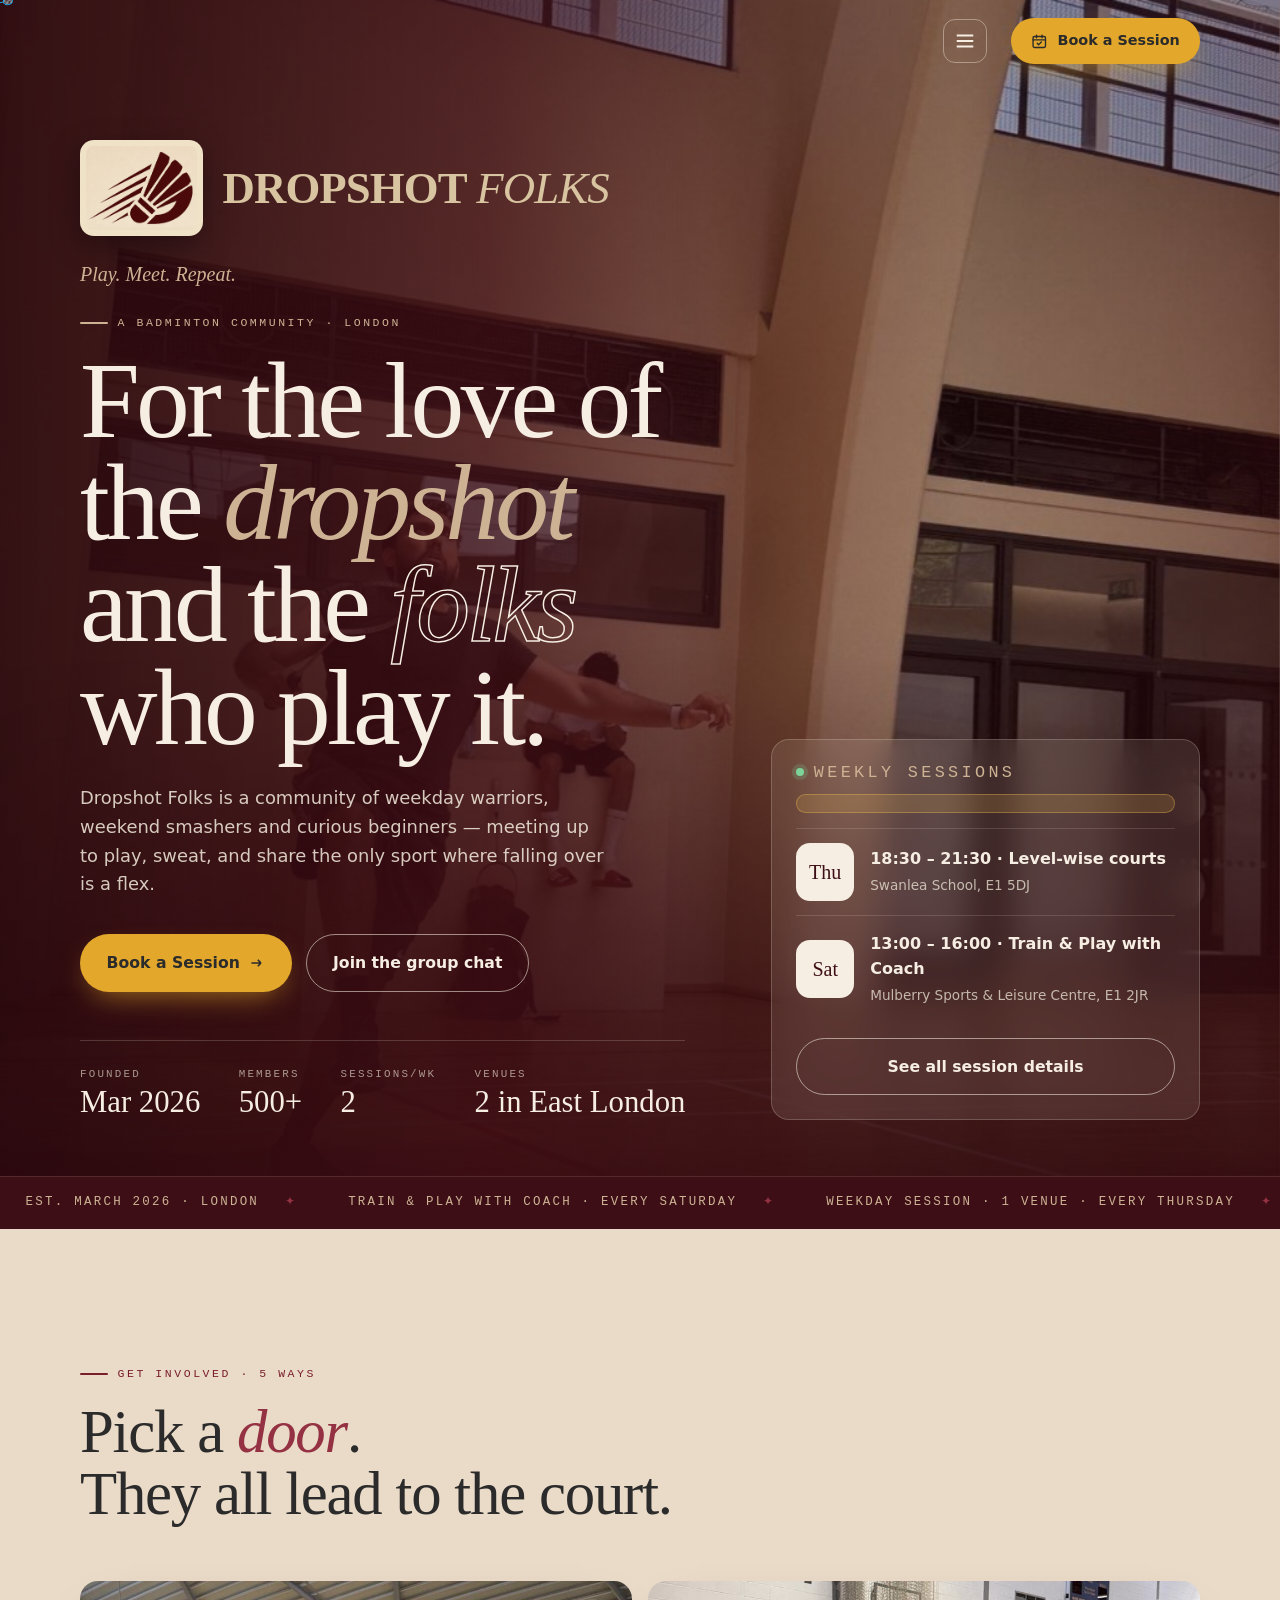
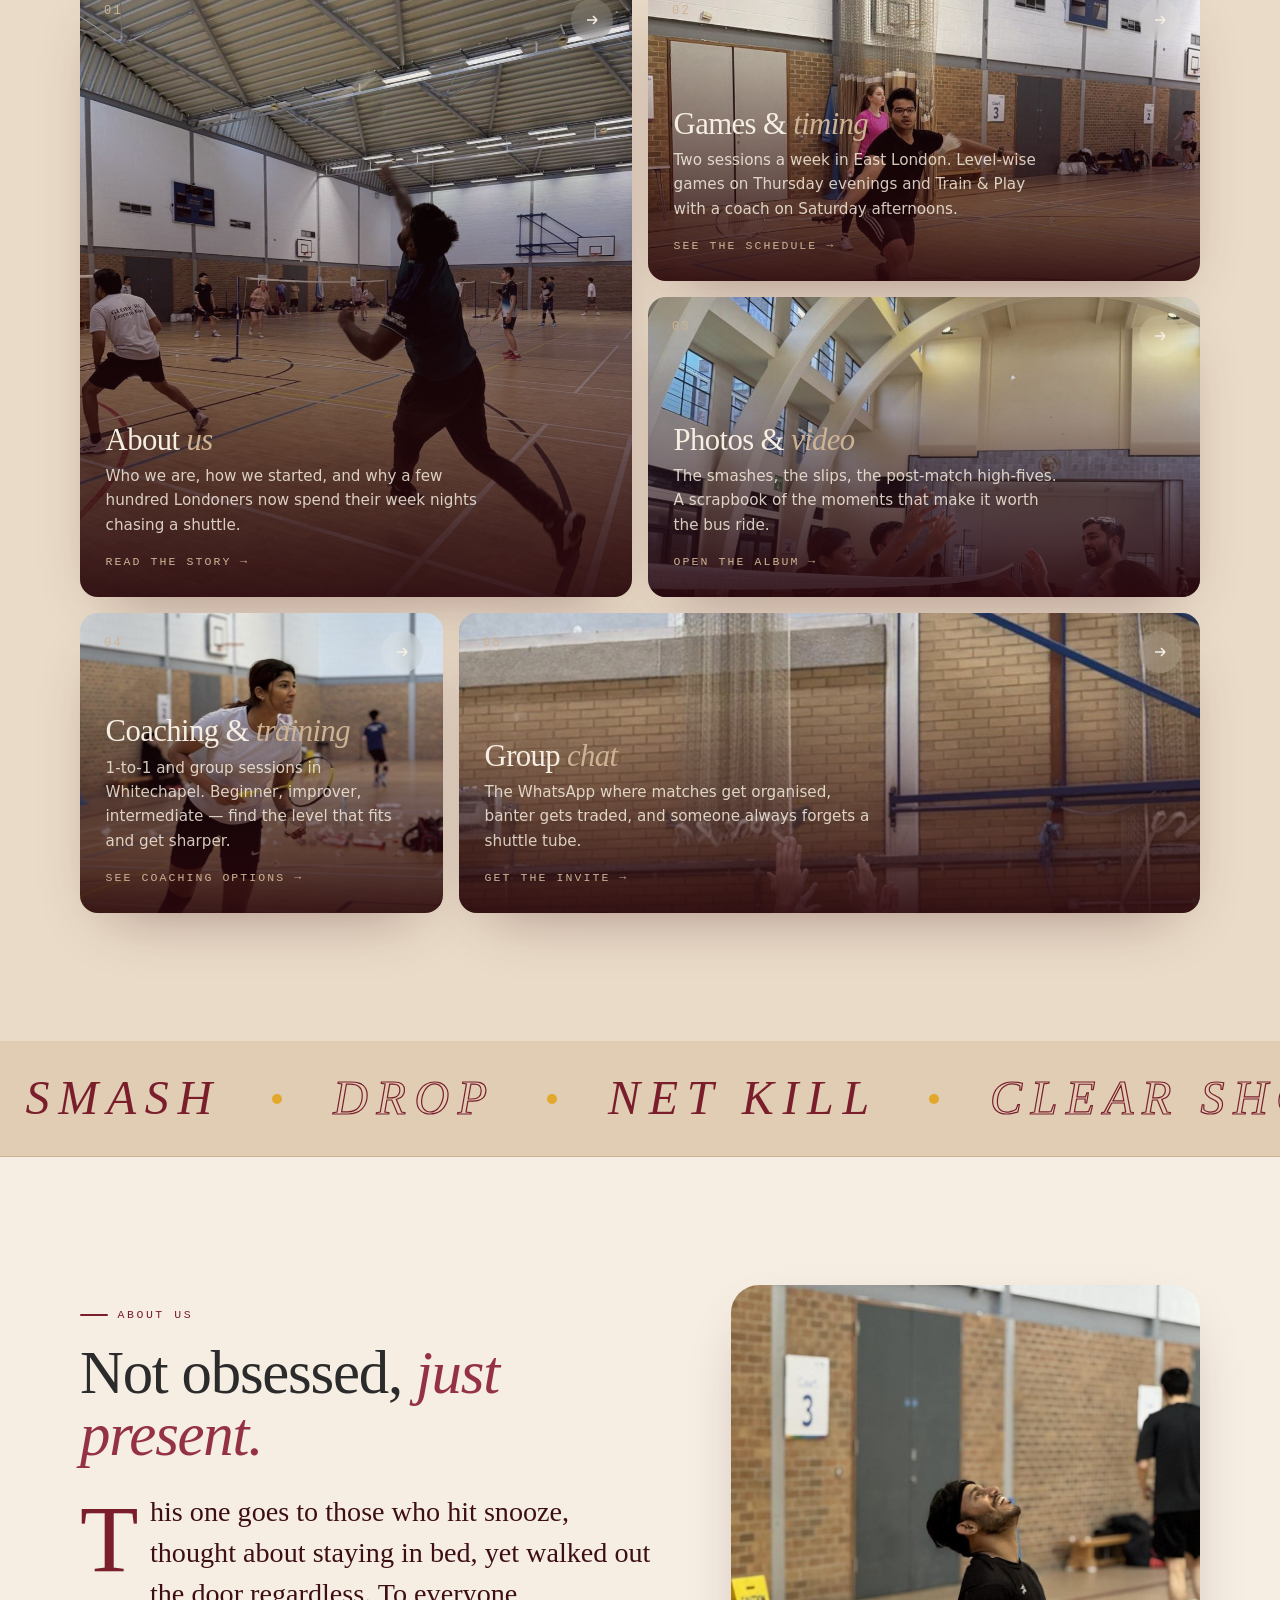
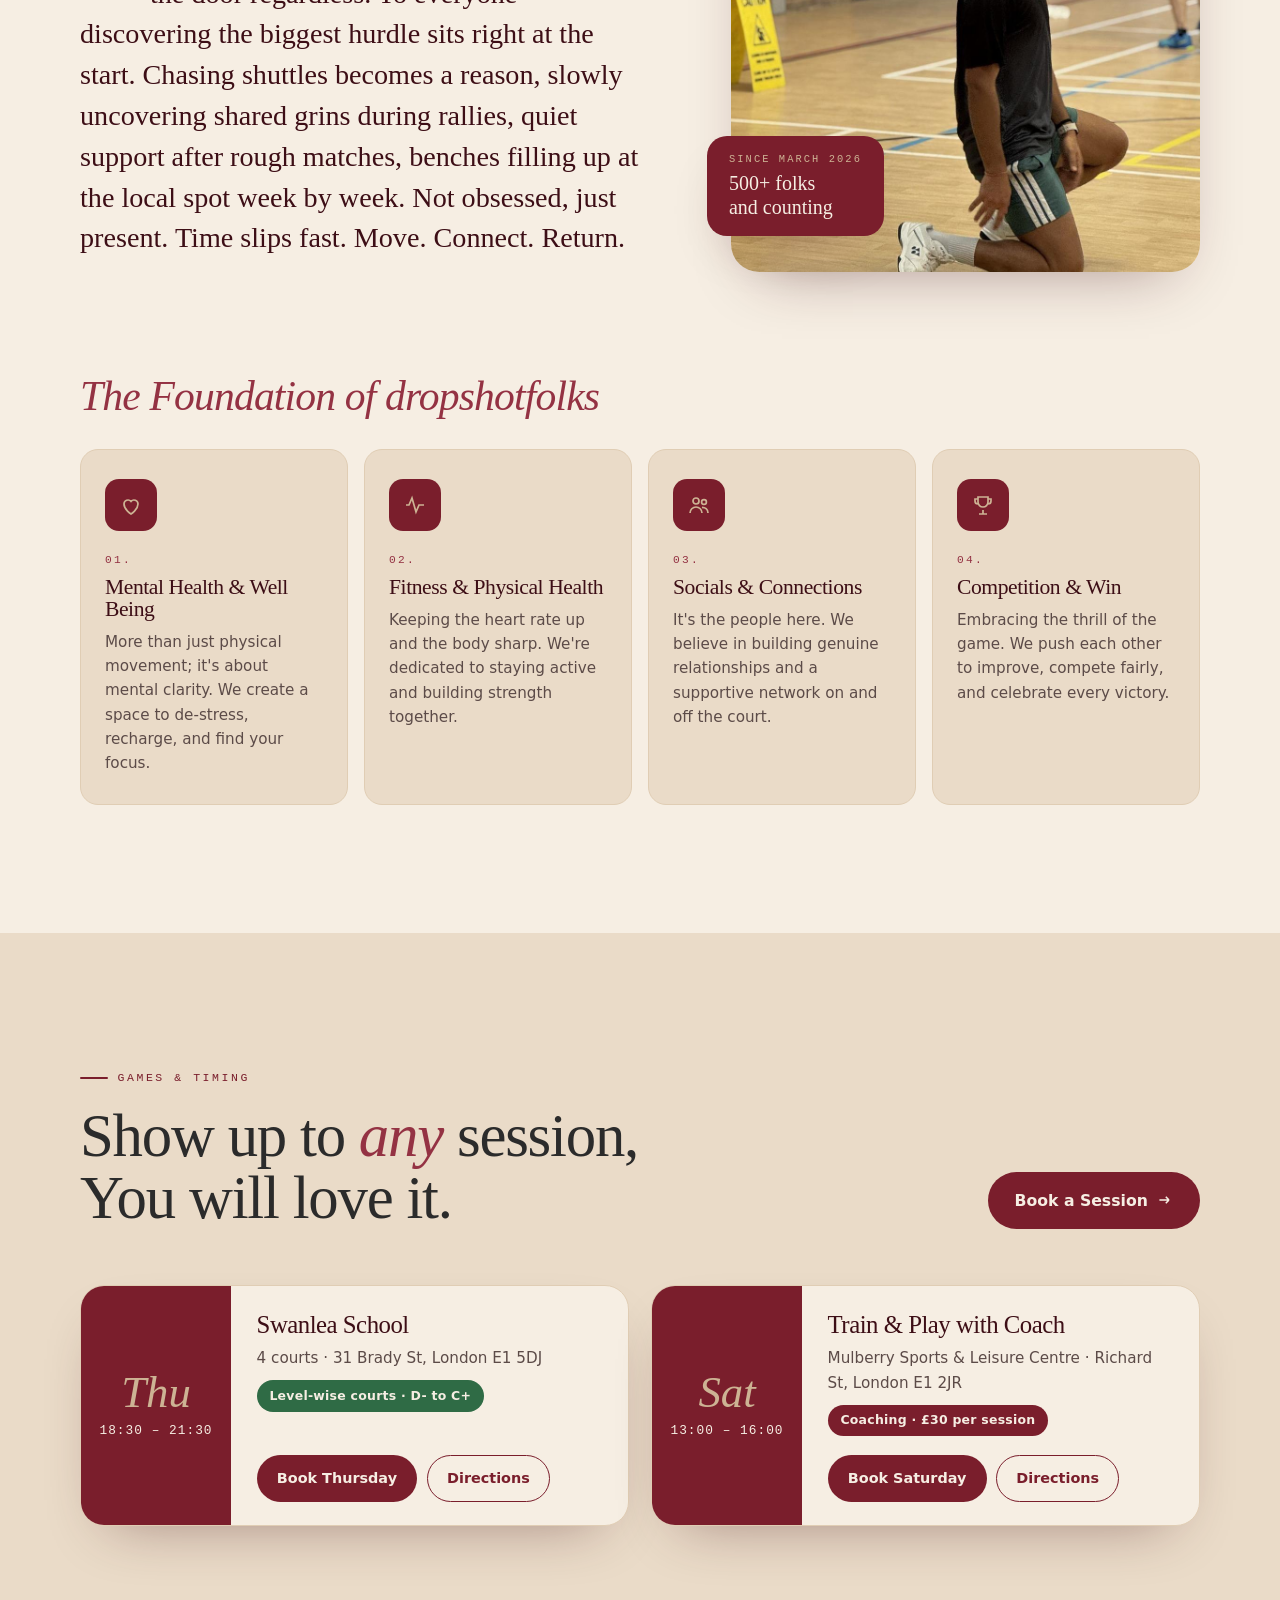
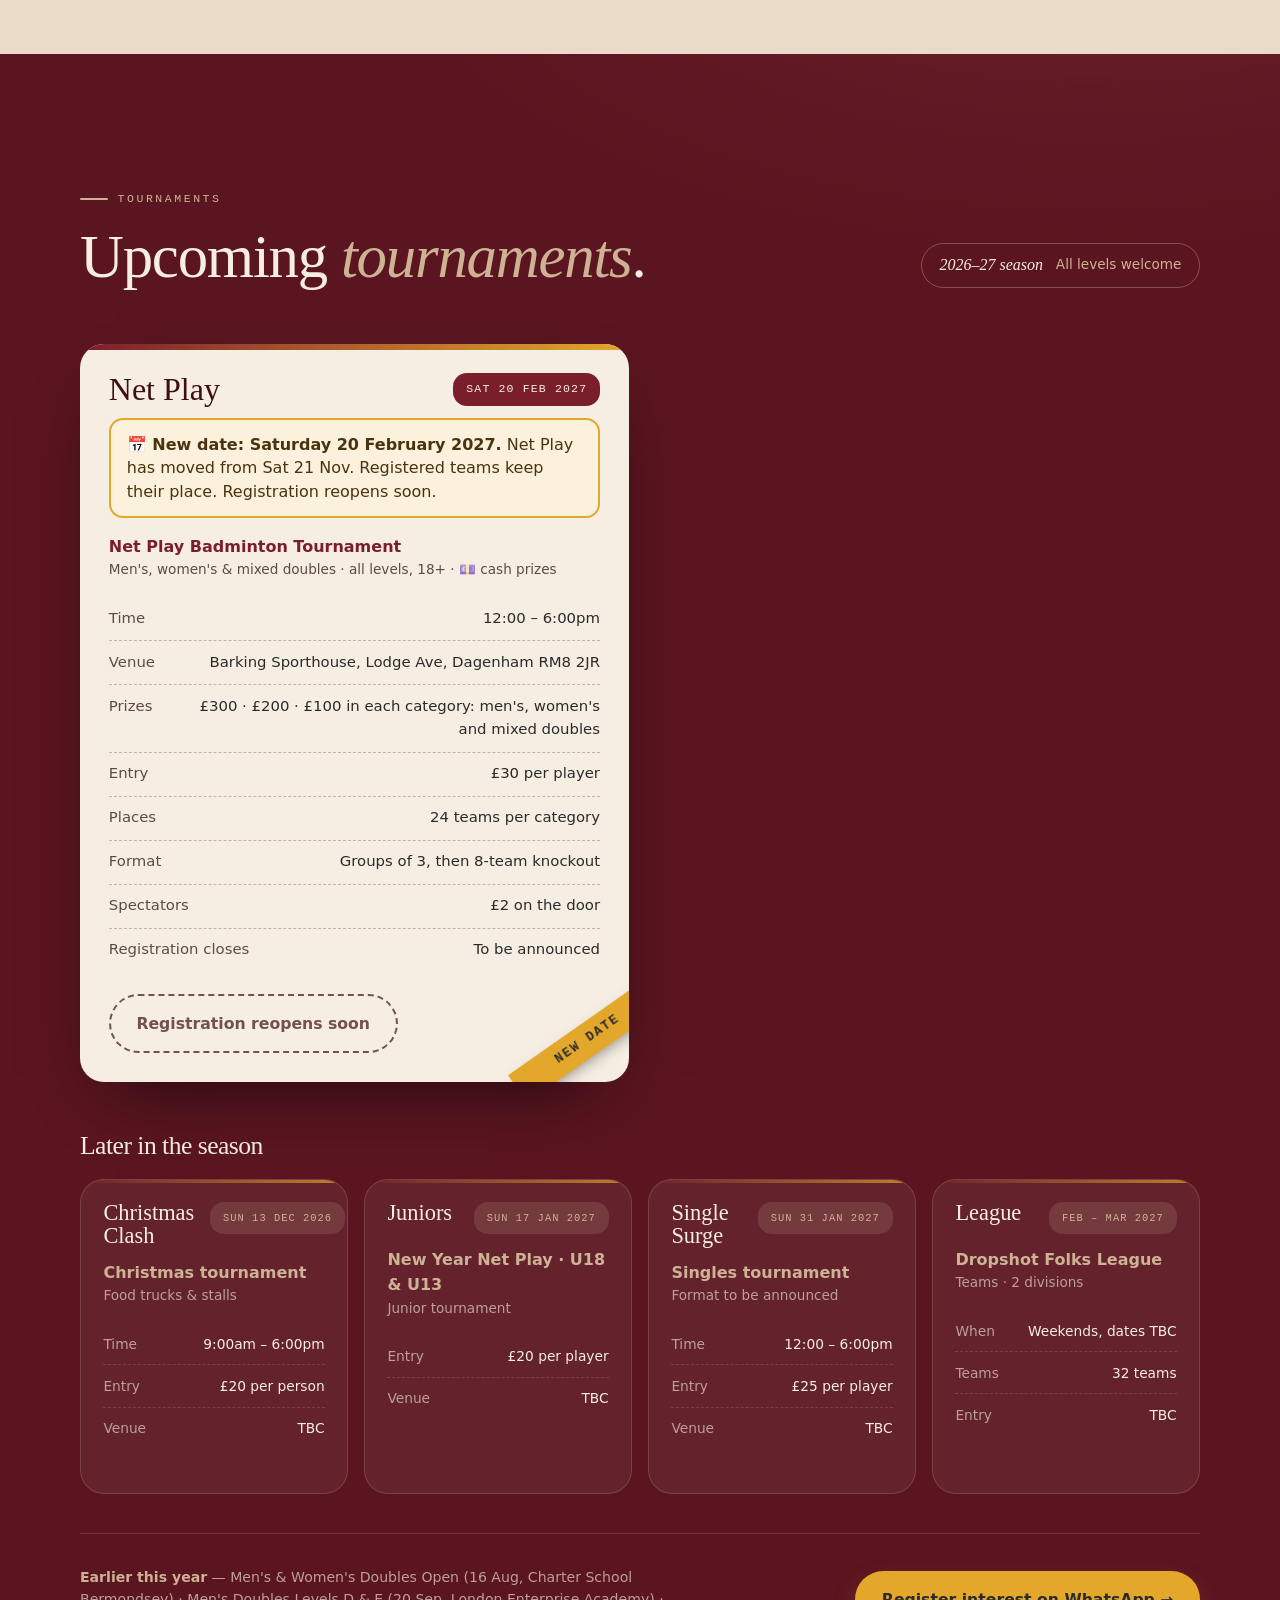
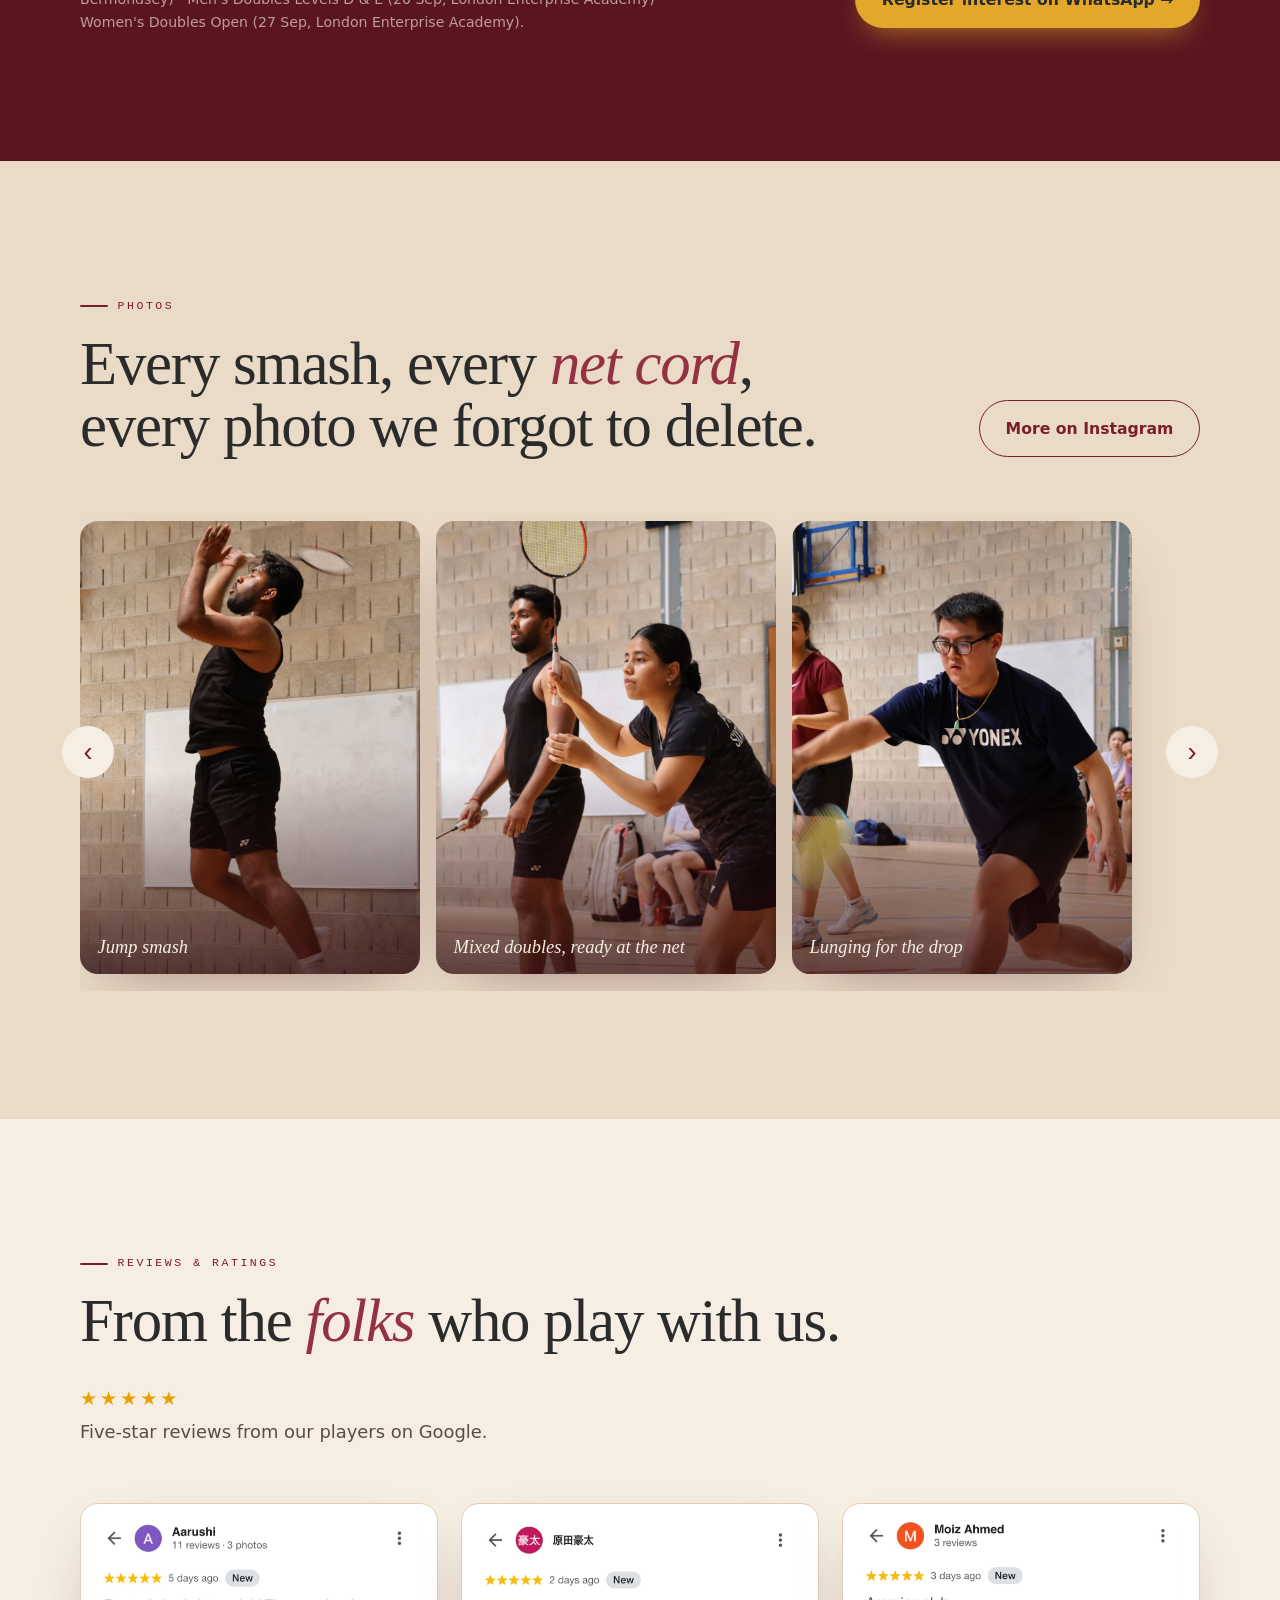
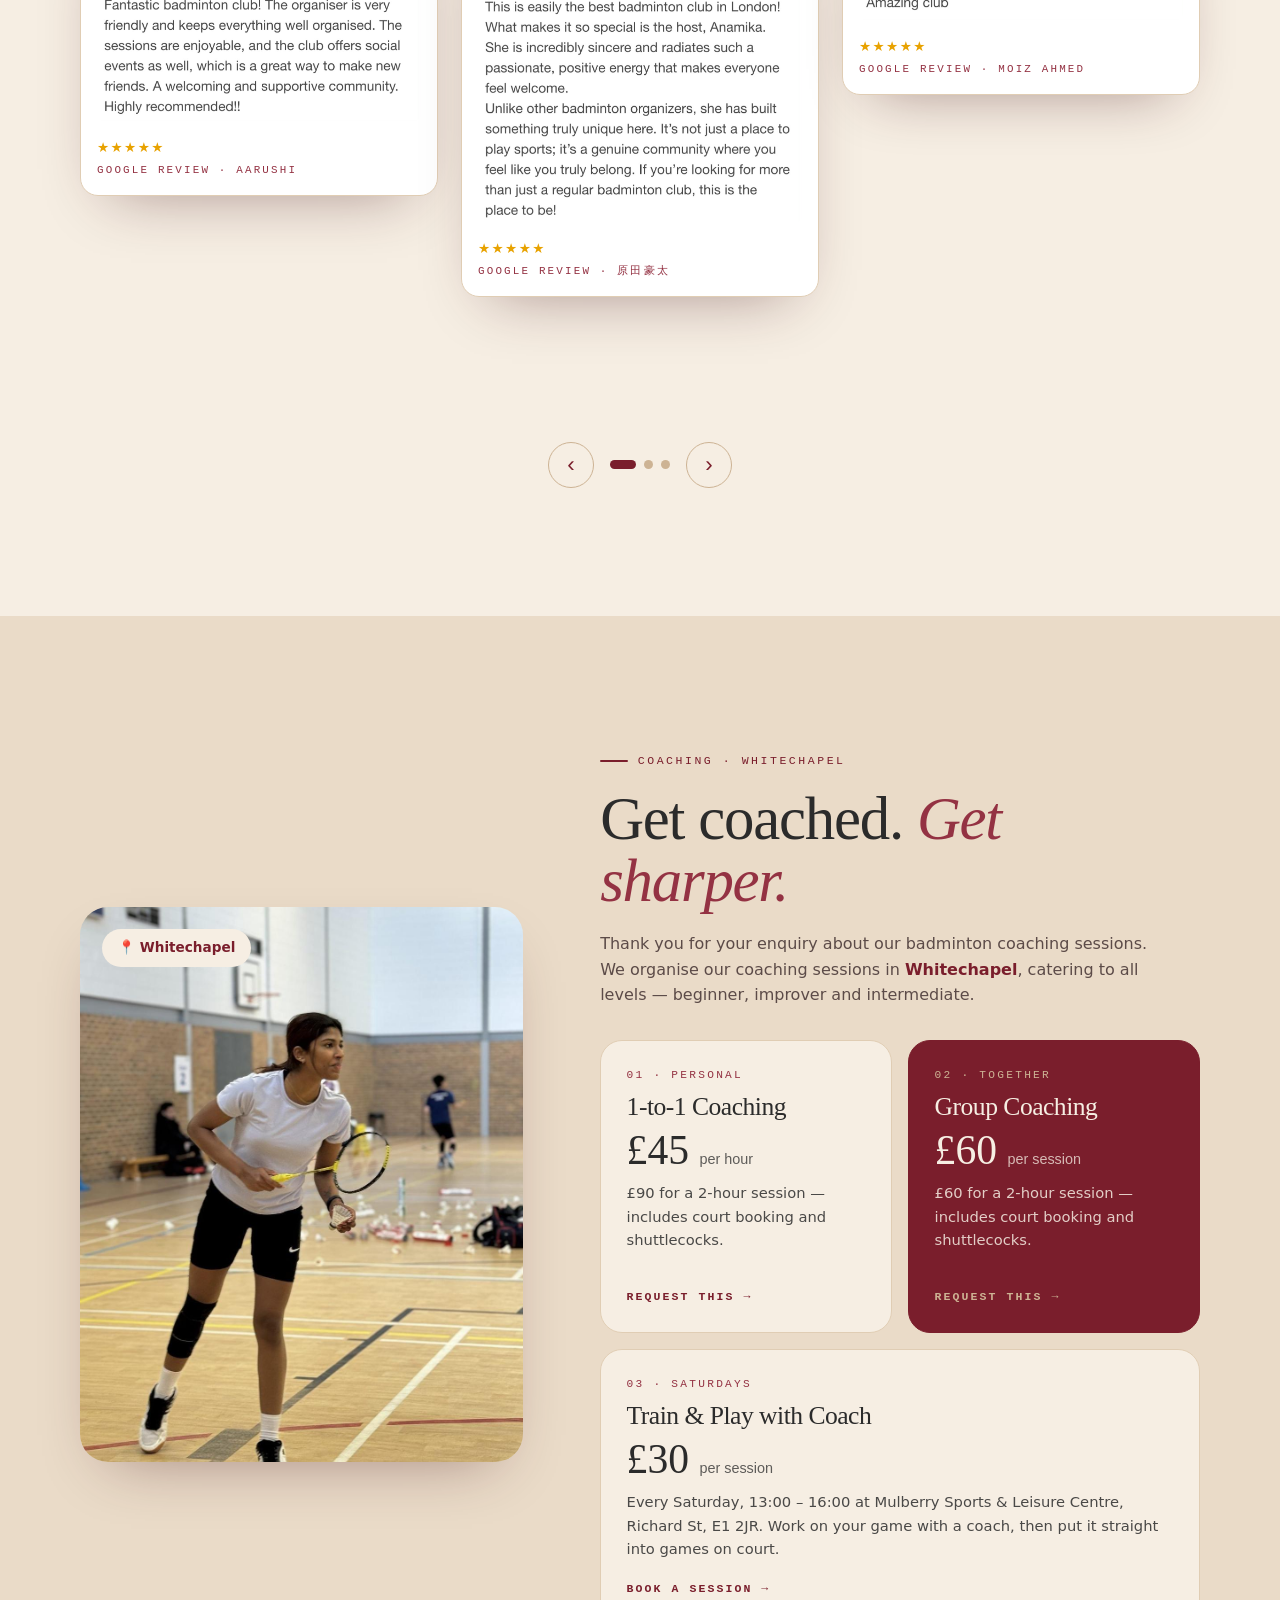
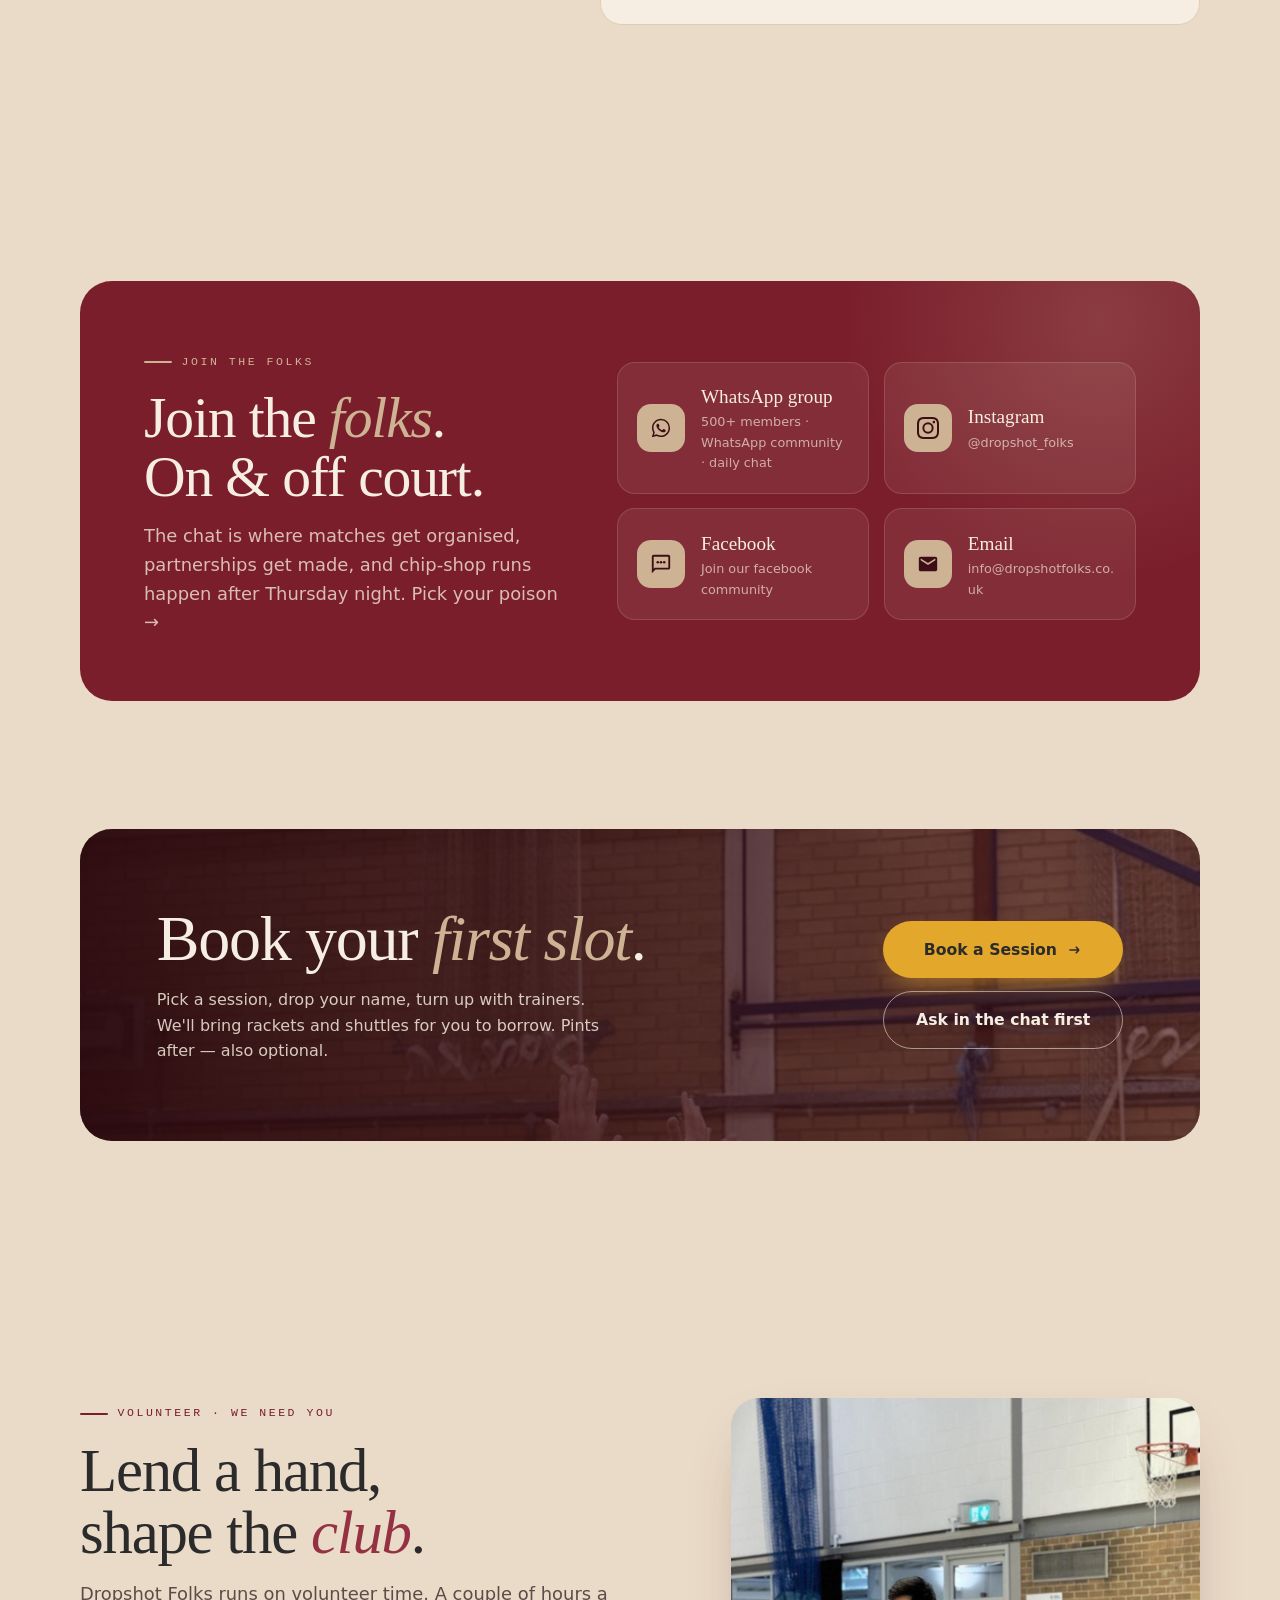
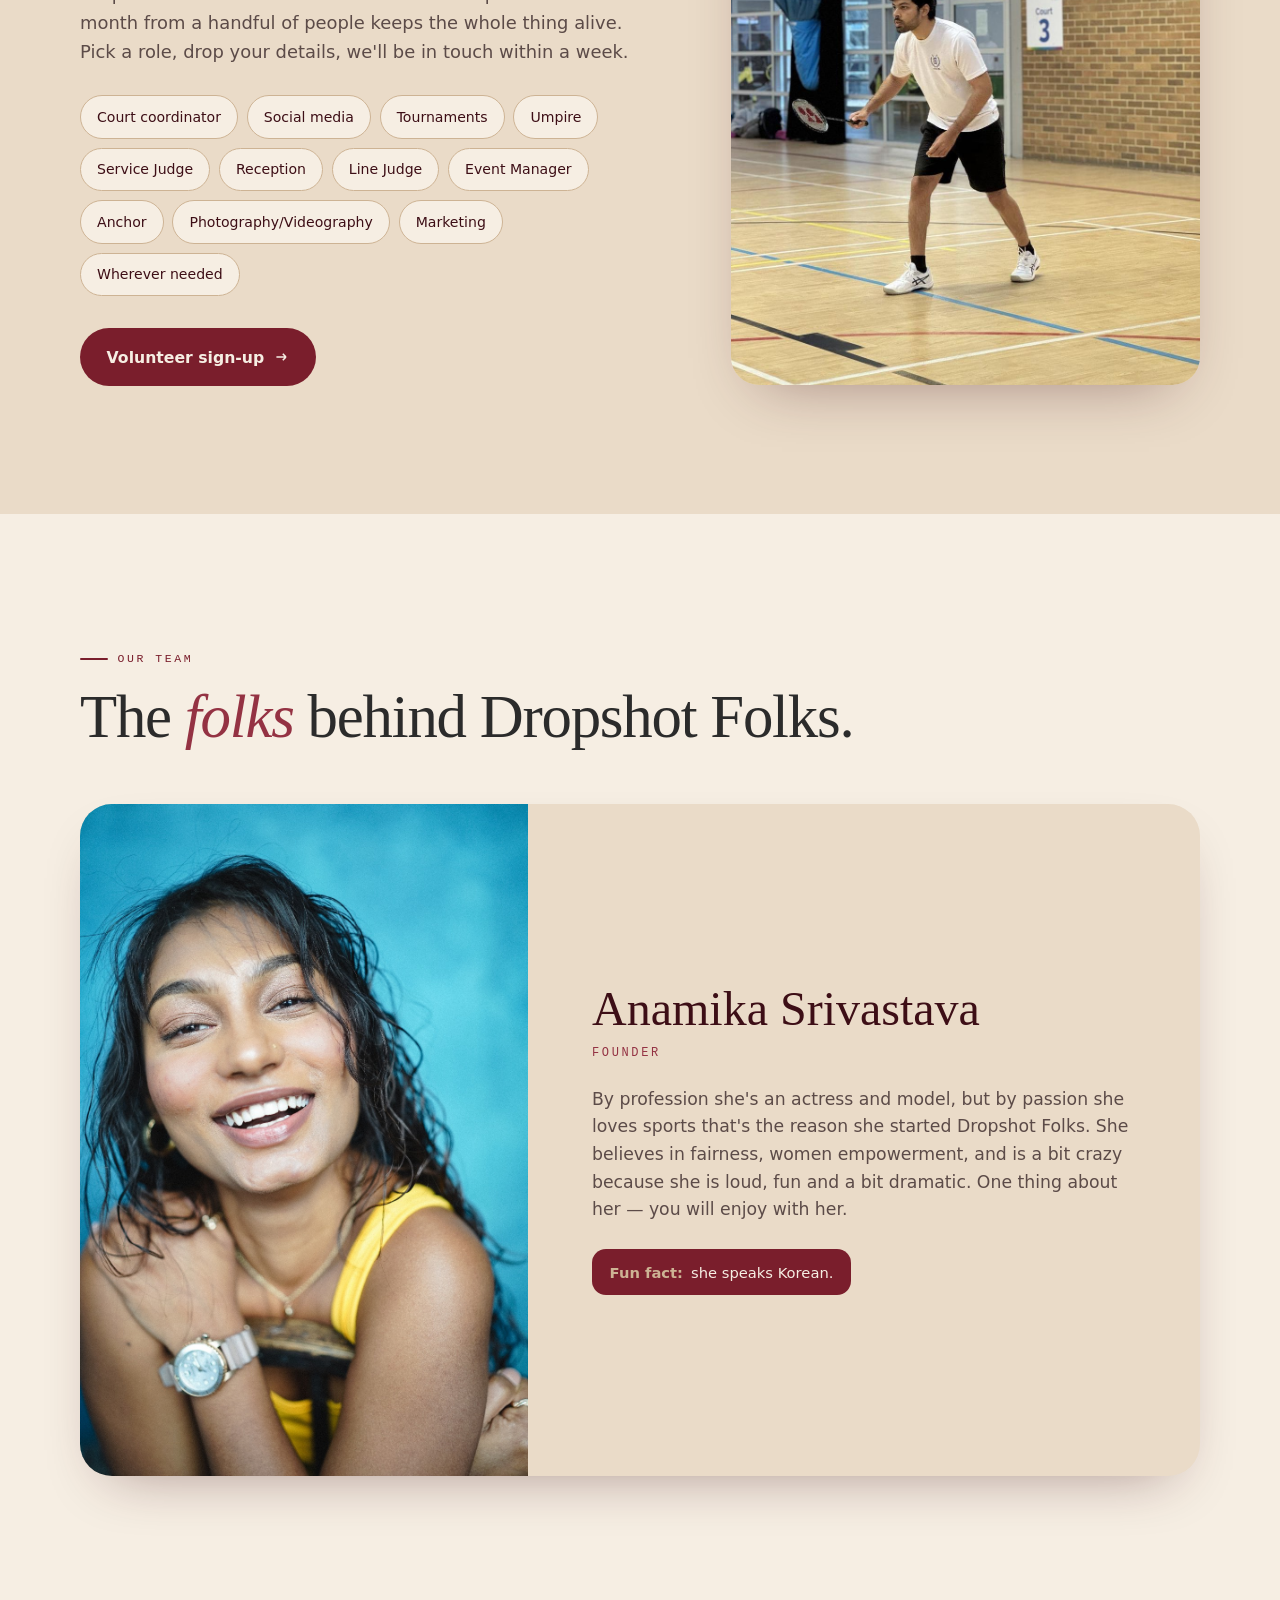
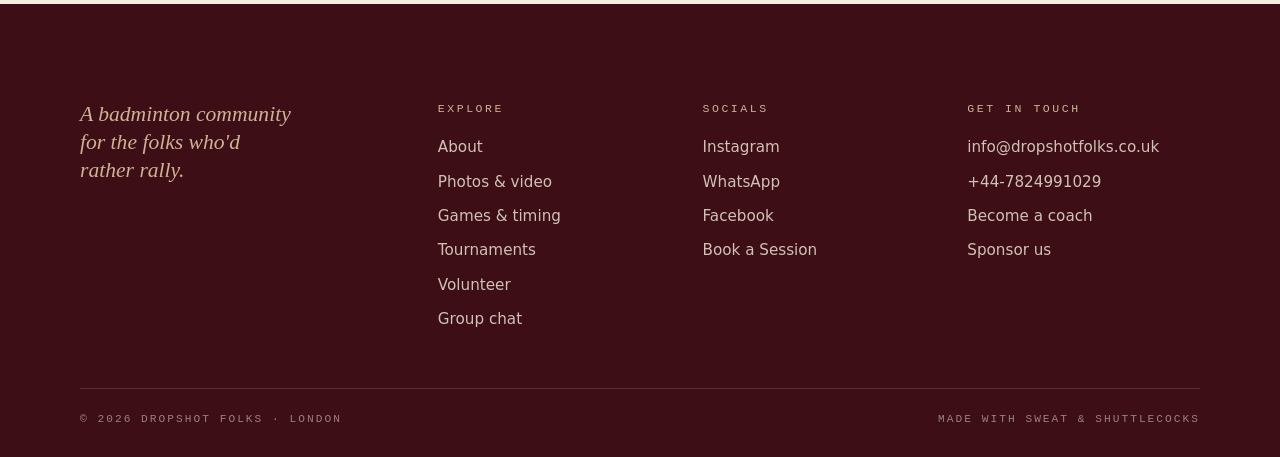
==== commit 2bb7a7f6: "Net Play moved to Sat 20 Feb 2027 (not cancelled) Homepage card: New date ribbon, Sat 20 Feb 2027, n" ====
--- a/index.html
+++ b/index.html
@@ -212,6 +212,11 @@
 .t-list li span:first-child{color:var(--muted)}
 .t-list li span:last-child{text-align:right;font-weight:500}
 .t-card .btn{margin-top:auto;align-self:flex-start}
+.t-moved .t-stamp{background:var(--gold);color:var(--ink)}
+.t-moved .t-cancel-note{background:#FBF1DC;color:#4A3410;border-color:var(--gold)}
+.t-stamp{position:absolute;bottom:1.6rem;right:-2.8rem;transform:rotate(-35deg);background:#C0392B;color:#fff;font-family:'Geist Mono',monospace;font-weight:700;letter-spacing:.14em;text-transform:uppercase;font-size:.8rem;padding:.4rem 3rem;box-shadow:0 6px 16px -6px rgba(0,0,0,.5);z-index:2}
+.t-cancel-note{background:#F8DCD7;color:#5A1520;border:2px solid #C0392B;border-radius:14px;padding:.8rem 1rem;margin:0 0 1rem;line-height:1.45}
+.t-closed{background:transparent;border:2px dashed currentColor;color:var(--maroon-ink);cursor:default;opacity:.7}
 .t-later{display:grid;grid-template-columns:repeat(4,1fr);gap:1rem;margin-top:1rem}
 .t-mini{background:rgba(250,243,227,.06);color:var(--cream);border:1px solid rgba(216,196,160,.2);box-shadow:none;padding:1.4rem}
 .t-mini::before{height:3px;opacity:.7}
@@ -728,23 +733,31 @@
 .btn-gold::after{content:"";position:absolute;inset:0;background:linear-gradient(110deg,transparent 30%,rgba(255,255,255,.55) 50%,transparent 70%);transform:translateX(-120%);animation:shine 4.5s ease-in-out 2s infinite}
 @keyframes shine{0%,70%{transform:translateX(-120%)}100%{transform:translateX(120%)}}
 .tilt{transition:transform .25s ease-out;transform-style:preserve-3d;will-change:transform}
-/* animated menu icons: a gentle wave runs along the menu, and each icon has its own trick on hover */
+/* animated menu icons: each one plays its own trick on a loop, taking turns along the menu; hovering makes it go faster */
 #navMenu a{display:inline-flex;align-items:center;gap:.32rem}
-.ni{display:inline-grid;place-items:center;width:1.15em;height:1.15em;flex:none;transform-origin:50% 70%;animation:niWave 7s ease-in-out infinite;animation-delay:calc(var(--i,0) * .18s + 1.5s)}
+.ni{display:inline-grid;place-items:center;width:1.15em;height:1.15em;flex:none;transform-origin:50% 70%;animation:niHop 2.8s ease-in-out infinite;animation-delay:calc(var(--i,0) * .28s)}
 .ni svg{width:100%;height:100%;display:block}
-@keyframes niWave{0%,8%,100%{transform:none}3%{transform:translateY(-4px) rotate(-8deg) scale(1.15)}6%{transform:translateY(0) rotate(4deg)}}
-#navMenu a:hover .ni,#navMenu a:focus-visible .ni,.nav-cta:hover .ni{animation-duration:.9s;animation-iteration-count:1;animation-delay:0s}
-a:hover .ni-about{animation-name:niHop}            @keyframes niHop{30%{transform:translateY(-6px)}55%{transform:translateY(0) scaleY(.85)}75%{transform:translateY(-2px)}}
-a:hover .ni-games{animation-name:niFlip}           @keyframes niFlip{40%{transform:translateY(-7px) rotate(200deg)}100%{transform:rotate(360deg)}}
-a:hover .ni-tournaments{animation-name:niTilt}     @keyframes niTilt{25%{transform:rotate(-16deg) scale(1.15)}50%{transform:rotate(14deg) scale(1.15)}75%{transform:rotate(-8deg)}}
-a:hover .ni-photos{animation-name:niFlash}         @keyframes niFlash{20%{transform:scale(1.3);filter:drop-shadow(0 0 6px #fff)}40%{transform:scale(.9);filter:none}}
-a:hover .ni-reviews{animation-name:niSpin;color:var(--gold)} @keyframes niSpin{to{transform:rotate(360deg) scale(1.1)}}
-a:hover .ni-coaching{animation-name:niPulse}       @keyframes niPulse{30%{transform:scale(1.35)}60%{transform:scale(.9)}}
-a:hover .ni-join{animation-name:niWiggle}          @keyframes niWiggle{20%{transform:rotate(-14deg)}40%{transform:rotate(12deg)}60%{transform:rotate(-8deg)}80%{transform:rotate(5deg)}}
-a:hover .ni-volunteer{animation-name:niBeat;color:#ff7b8a} @keyframes niBeat{15%{transform:scale(1.35)}30%{transform:scale(1)}45%{transform:scale(1.25)}60%{transform:scale(1)}}
-a:hover .ni-team{animation-name:niHop}
-a:hover .ni-instagram{animation-name:niTwist;color:#fff;background:radial-gradient(circle at 30% 107%,#fdf497 0%,#fd5949 45%,#d6249f 60%,#285AEB 90%);border-radius:7px;padding:2px} @keyframes niTwist{40%{transform:rotate(-15deg) scale(1.25)}100%{transform:none}}
-.nav-cta .ni{animation-name:niWiggle;animation-duration:4.5s;animation-delay:2.5s}
+.ni-about{animation-name:niHop}
+.ni-games{animation-name:niFlip}
+.ni-tournaments{animation-name:niTilt;color:var(--gold)}
+.ni-photos{animation-name:niFlash}
+.ni-reviews{animation-name:niSpin;color:var(--gold)}
+.ni-coaching{animation-name:niPulse}
+.ni-join{animation-name:niWiggle}
+.ni-volunteer{animation-name:niBeat;color:#ff8a98}
+.ni-team{animation-name:niHop}
+.ni-instagram{animation-name:niTwist;color:#fff;background:radial-gradient(circle at 30% 107%,#fdf497 0%,#fd5949 45%,#d6249f 60%,#285AEB 90%);border-radius:7px;padding:2px}
+.nav-cta .ni{animation-name:niWiggle;animation-delay:.4s}
+#navMenu a:hover .ni,#navMenu a:focus-visible .ni,.nav-cta:hover .ni{animation-duration:1.1s}
+@keyframes niHop{0%,60%,100%{transform:none}15%{transform:translateY(-6px)}30%{transform:translateY(0) scaleY(.85)}45%{transform:translateY(-2px)}}
+@keyframes niFlip{0%,55%,100%{transform:none}25%{transform:translateY(-7px) rotate(180deg)}50%{transform:rotate(360deg)}}
+@keyframes niTilt{0%,60%,100%{transform:none}15%{transform:rotate(-16deg) scale(1.15)}30%{transform:rotate(14deg) scale(1.15)}45%{transform:rotate(-8deg)}}
+@keyframes niFlash{0%,60%,100%{transform:none;filter:none}15%{transform:scale(1.3);filter:drop-shadow(0 0 6px #fff) brightness(1.6)}30%{transform:scale(.92);filter:none}}
+@keyframes niSpin{0%,55%,100%{transform:none}50%{transform:rotate(360deg) scale(1.15)}}
+@keyframes niPulse{0%,60%,100%{transform:none}20%{transform:scale(1.35)}40%{transform:scale(.9)}}
+@keyframes niWiggle{0%,60%,100%{transform:none}12%{transform:rotate(-14deg)}24%{transform:rotate(12deg)}36%{transform:rotate(-8deg)}48%{transform:rotate(5deg)}}
+@keyframes niBeat{0%,60%,100%{transform:none}10%{transform:scale(1.35)}20%{transform:scale(1)}30%{transform:scale(1.25)}40%{transform:scale(1)}}
+@keyframes niTwist{0%,60%,100%{transform:none}25%{transform:rotate(-15deg) scale(1.25)}45%{transform:rotate(6deg)}}
 /* the logo floats like a shuttle in the air */
 .hero-logo img{animation:logoFloat 5s ease-in-out 1s infinite}
 @keyframes logoFloat{0%,100%{transform:translateY(0) rotate(0)}50%{transform:translateY(-8px) rotate(-3deg)}}
@@ -989,12 +1002,14 @@
         <ul class="t-list"><li><span>Time</span><span>9:00am – 4:00pm</span></li><li><span>Venue</span><span>Westminster City School, 55 Palace St, SW1E 5HJ</span></li><li><span>Entry</span><span>£22 per person</span></li><li><span>Places</span><span>18 teams</span></li><li><span>Prizes</span><span>Trophy, medals, prizes · free T-shirts</span></li><li><span>Registration closes</span><span>13 Oct</span></li></ul>
         <a class="btn btn-maroon" href="tourney/?t=t20261018&amp;tab=teams">Teams, fixtures &amp; live scores →</a>
       </article>
-      <article class="t-card reveal" data-ends="2026-11-21">
-        <div class="t-top"><div class="t-name">Net Play</div><div class="t-date">Sat 21 Nov 2026</div></div>
+      <article class="t-card t-moved reveal" data-ends="2027-02-20">
+        <div class="t-stamp" aria-hidden="true">New date</div>
+        <div class="t-top"><div class="t-name">Net Play</div><div class="t-date">Sat 20 Feb 2027</div></div>
+        <div class="t-cancel-note" role="status"><b>📅 New date: Saturday 20 February 2027.</b> Net Play has moved from Sat 21 Nov. Registered teams keep their place. Registration reopens soon.</div>
         <div class="t-title">Net Play Badminton Tournament</div>
         <div class="t-tags">Men's, women's &amp; mixed doubles · all levels, 18+ · 💷 cash prizes</div>
-        <ul class="t-list"><li><span>Time</span><span>12:00 – 6:00pm</span></li><li><span>Venue</span><span>Barking Sporthouse, Lodge Ave, Dagenham RM8 2JR</span></li><li><span>Prizes</span><span>£300 · £200 · £100 in each category: men's, women's and mixed doubles</span></li><li><span>Entry</span><span>£30 per player · £27 early bird until 30 Oct</span></li><li><span>Places</span><span>24 teams per category</span></li><li><span>Format</span><span>Groups of 3, then 8-team knockout</span></li><li><span>Spectators</span><span>£2 on the door</span></li><li><span>Registration closes</span><span>18 Nov</span></li></ul>
-        <a class="btn btn-maroon" href="tourney/?t=t20261121&amp;tab=reg">Register your team →</a>
+        <ul class="t-list"><li><span>Time</span><span>12:00 – 6:00pm</span></li><li><span>Venue</span><span>Barking Sporthouse, Lodge Ave, Dagenham RM8 2JR</span></li><li><span>Prizes</span><span>£300 · £200 · £100 in each category: men's, women's and mixed doubles</span></li><li><span>Entry</span><span>£30 per player</span></li><li><span>Places</span><span>24 teams per category</span></li><li><span>Format</span><span>Groups of 3, then 8-team knockout</span></li><li><span>Spectators</span><span>£2 on the door</span></li><li><span>Registration closes</span><span>To be announced</span></li></ul>
+        <span class="btn t-closed" aria-disabled="true">Registration reopens soon</span>
       </article>
     </div>
 
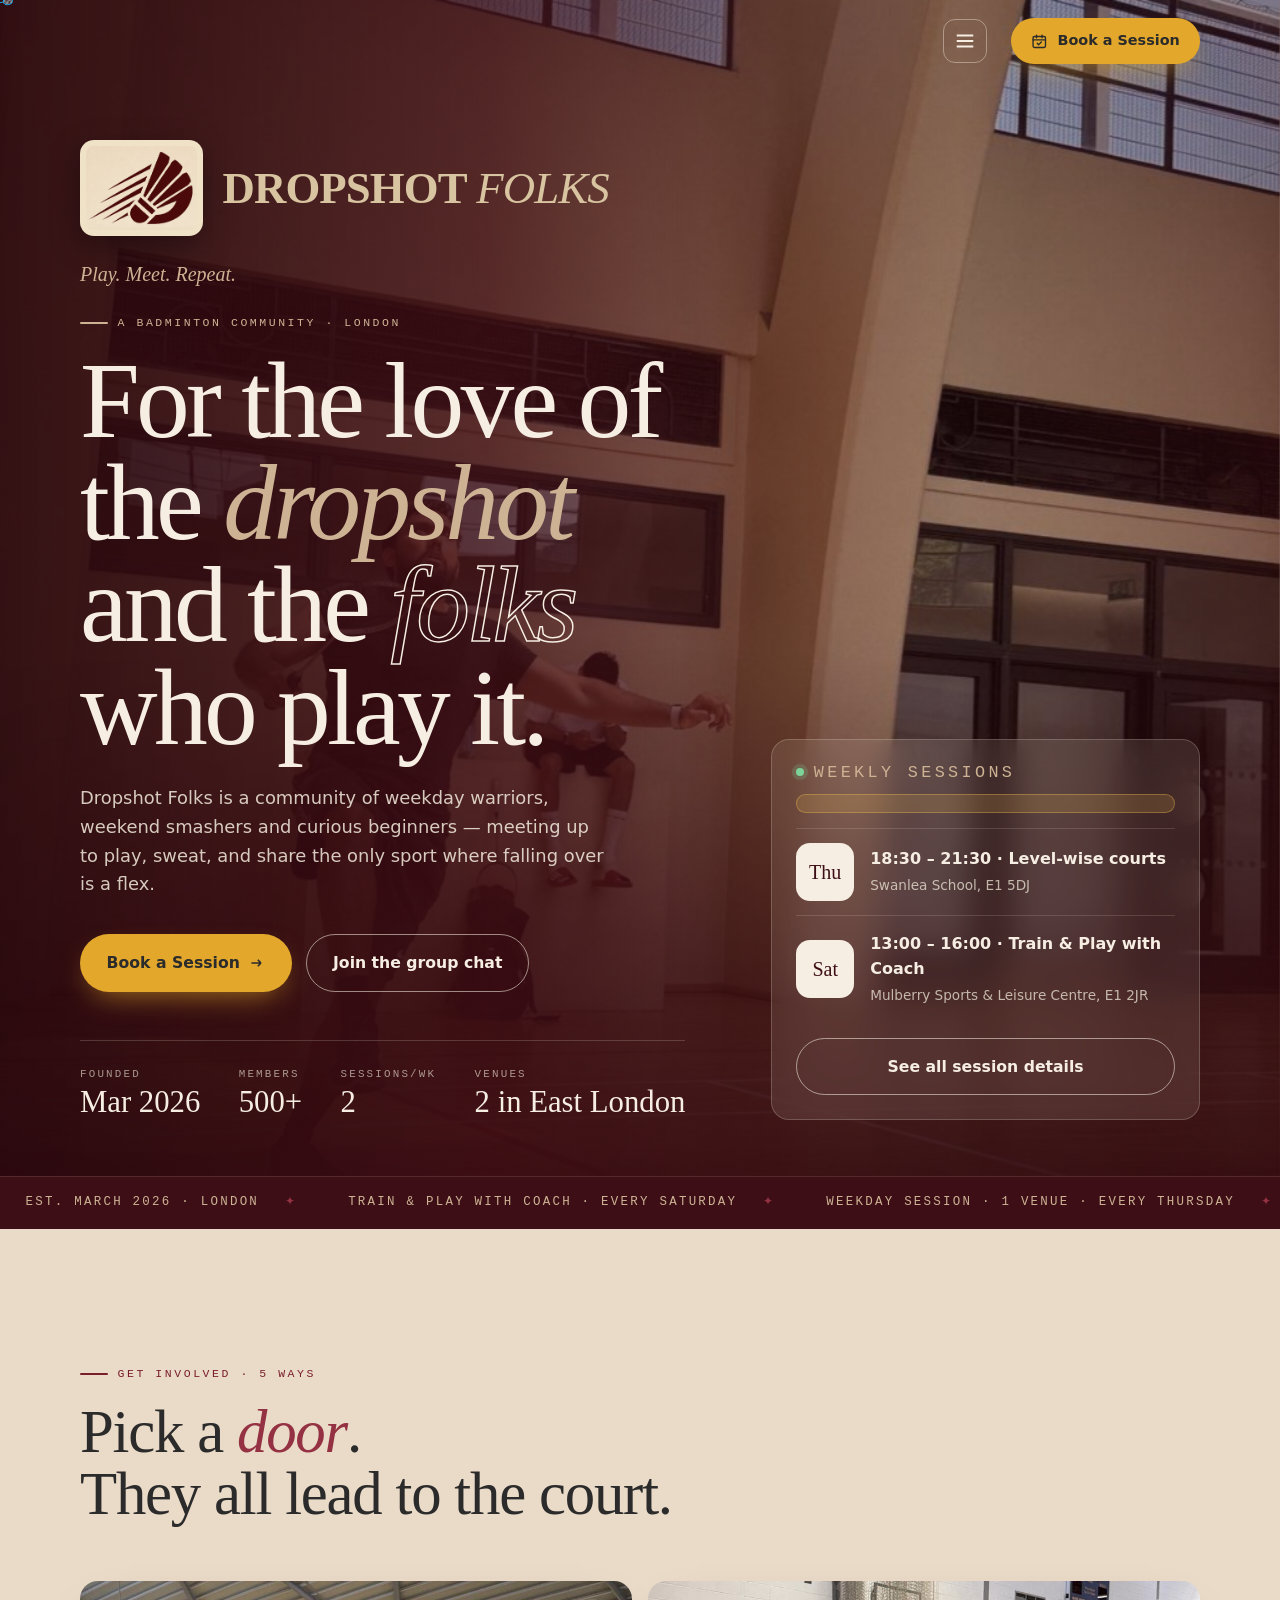
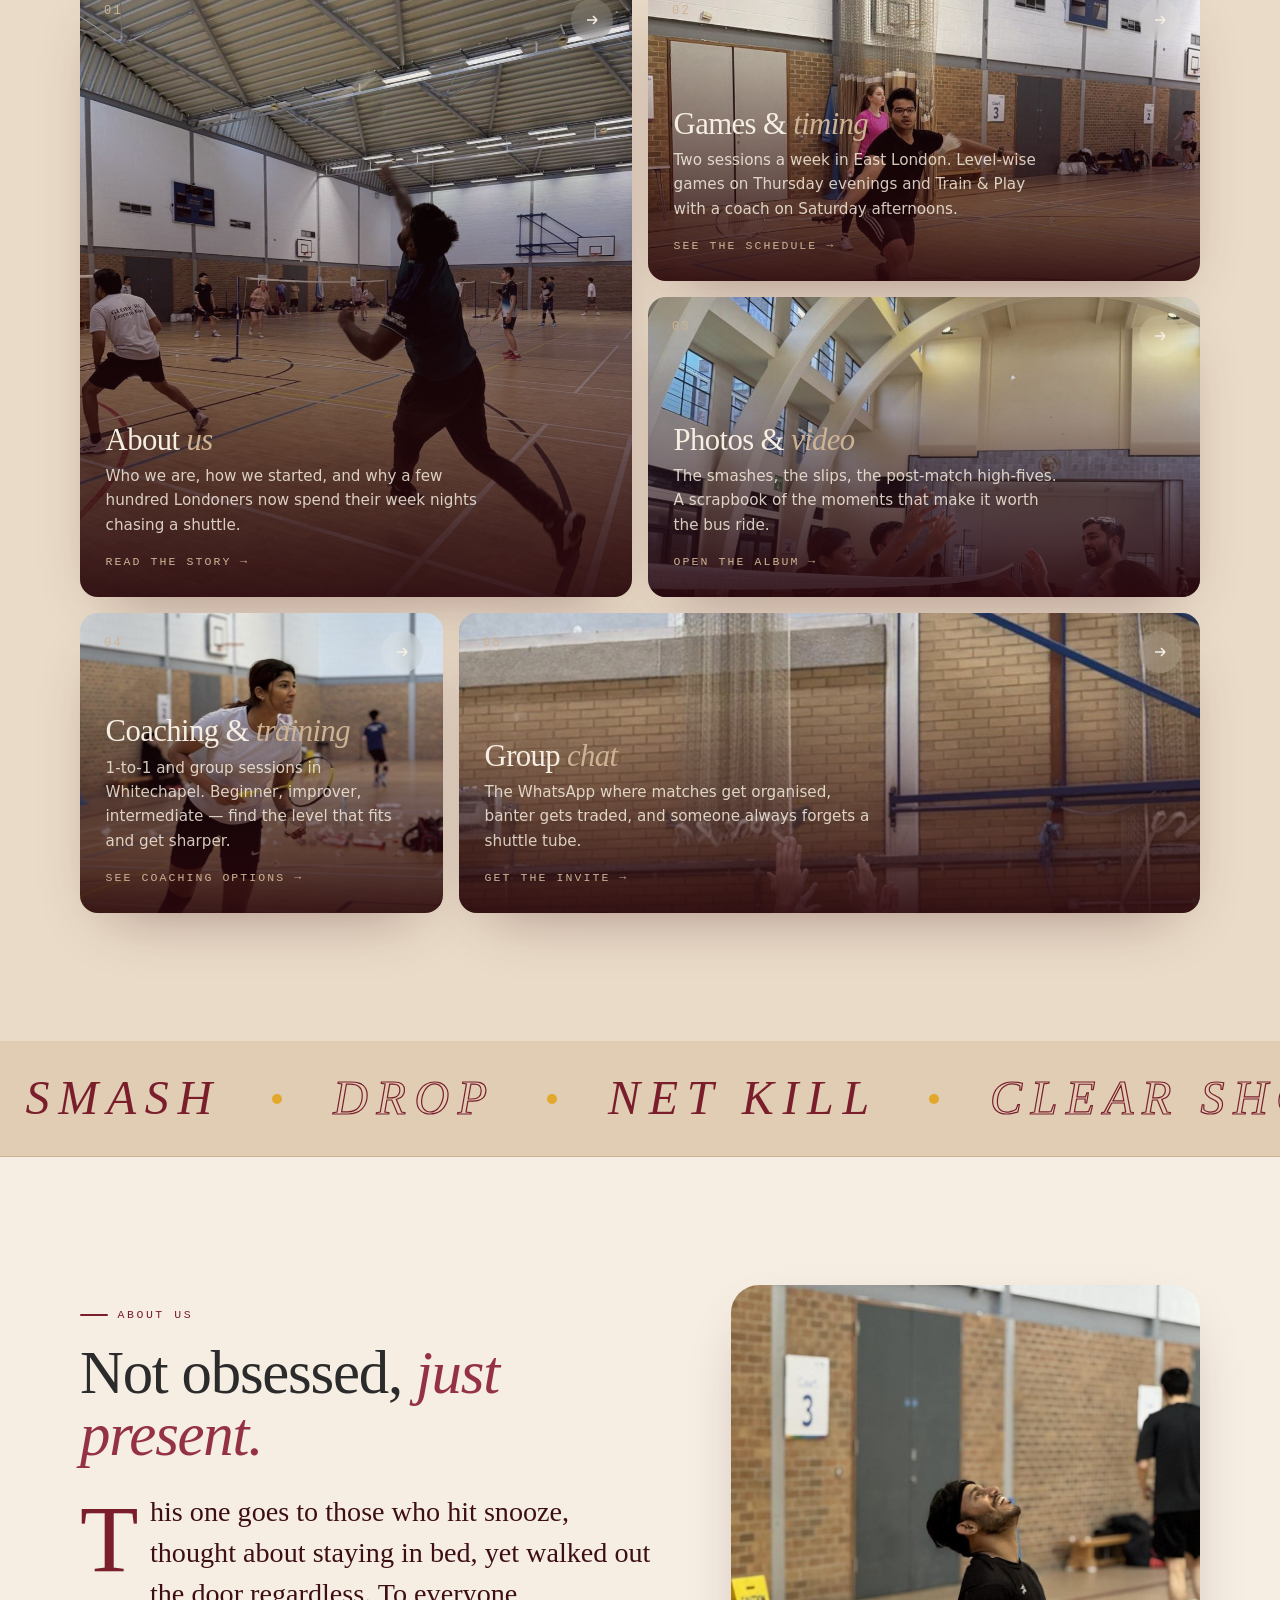
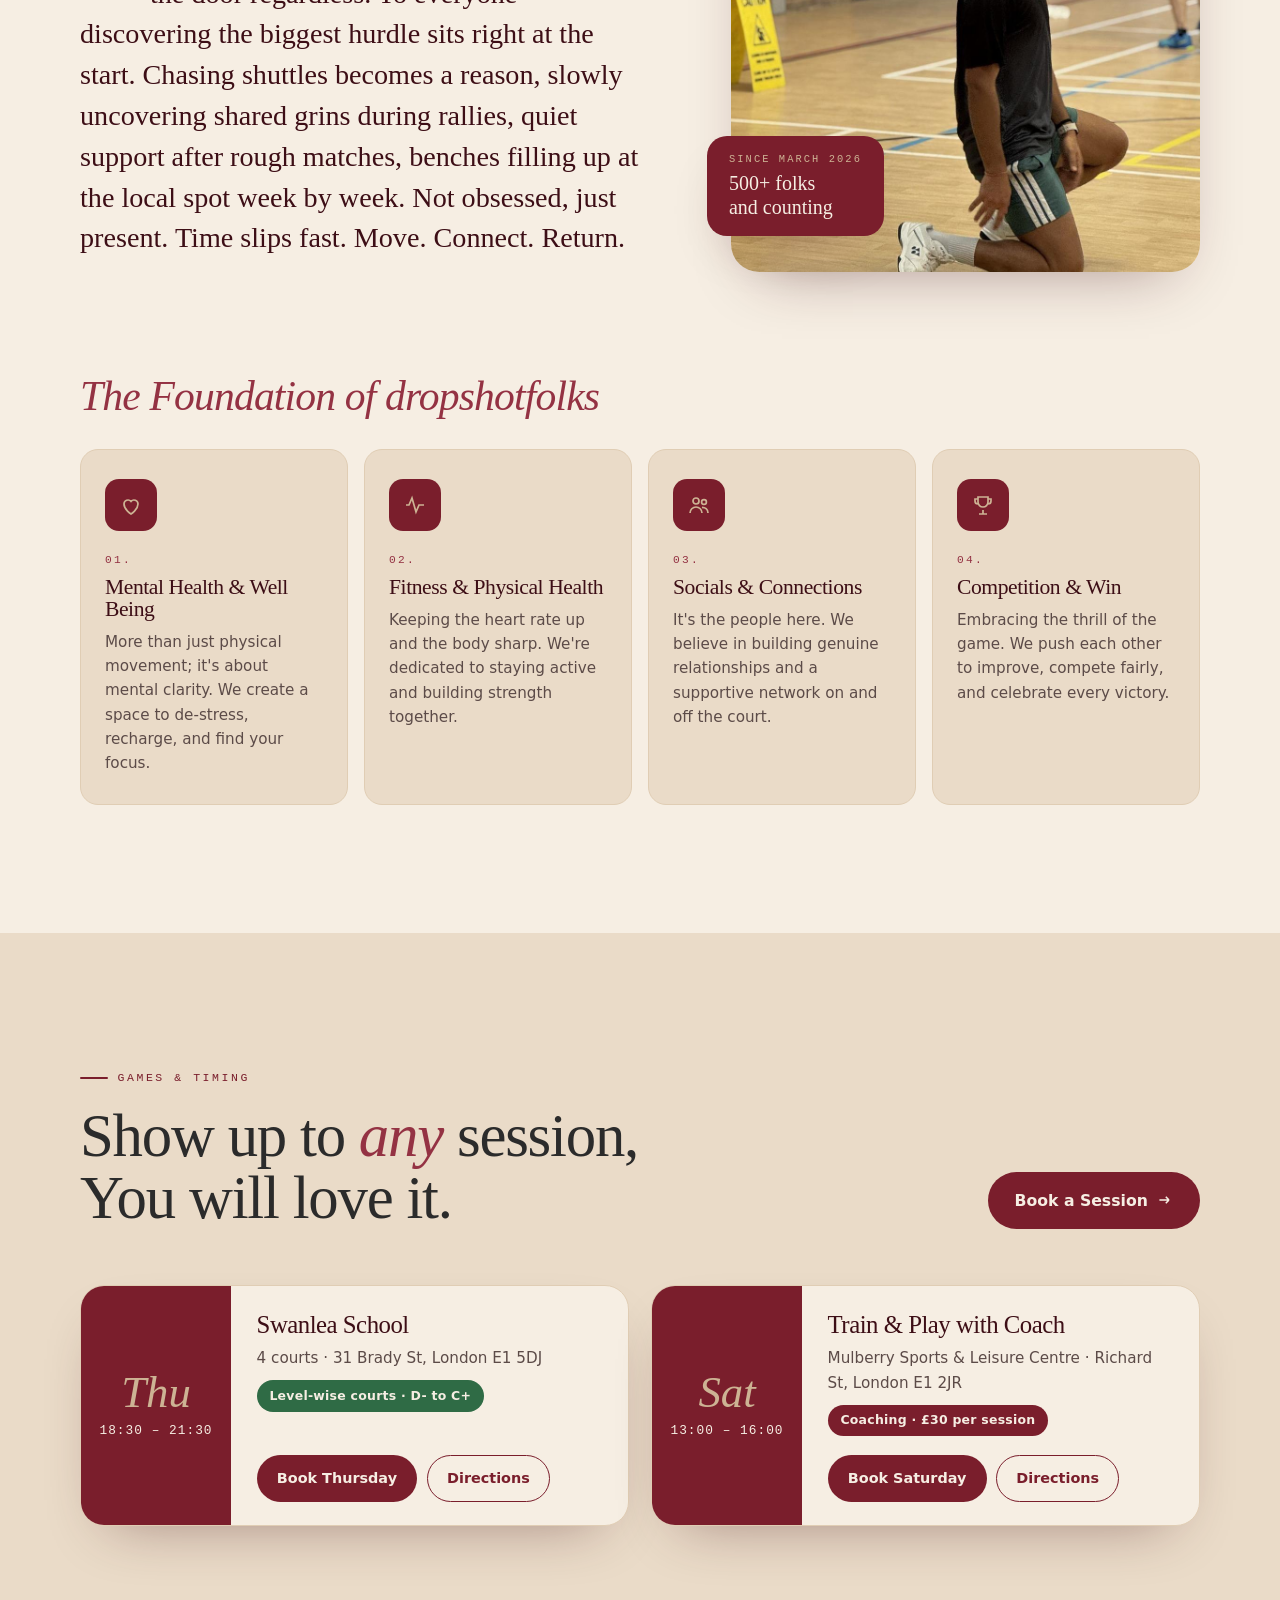
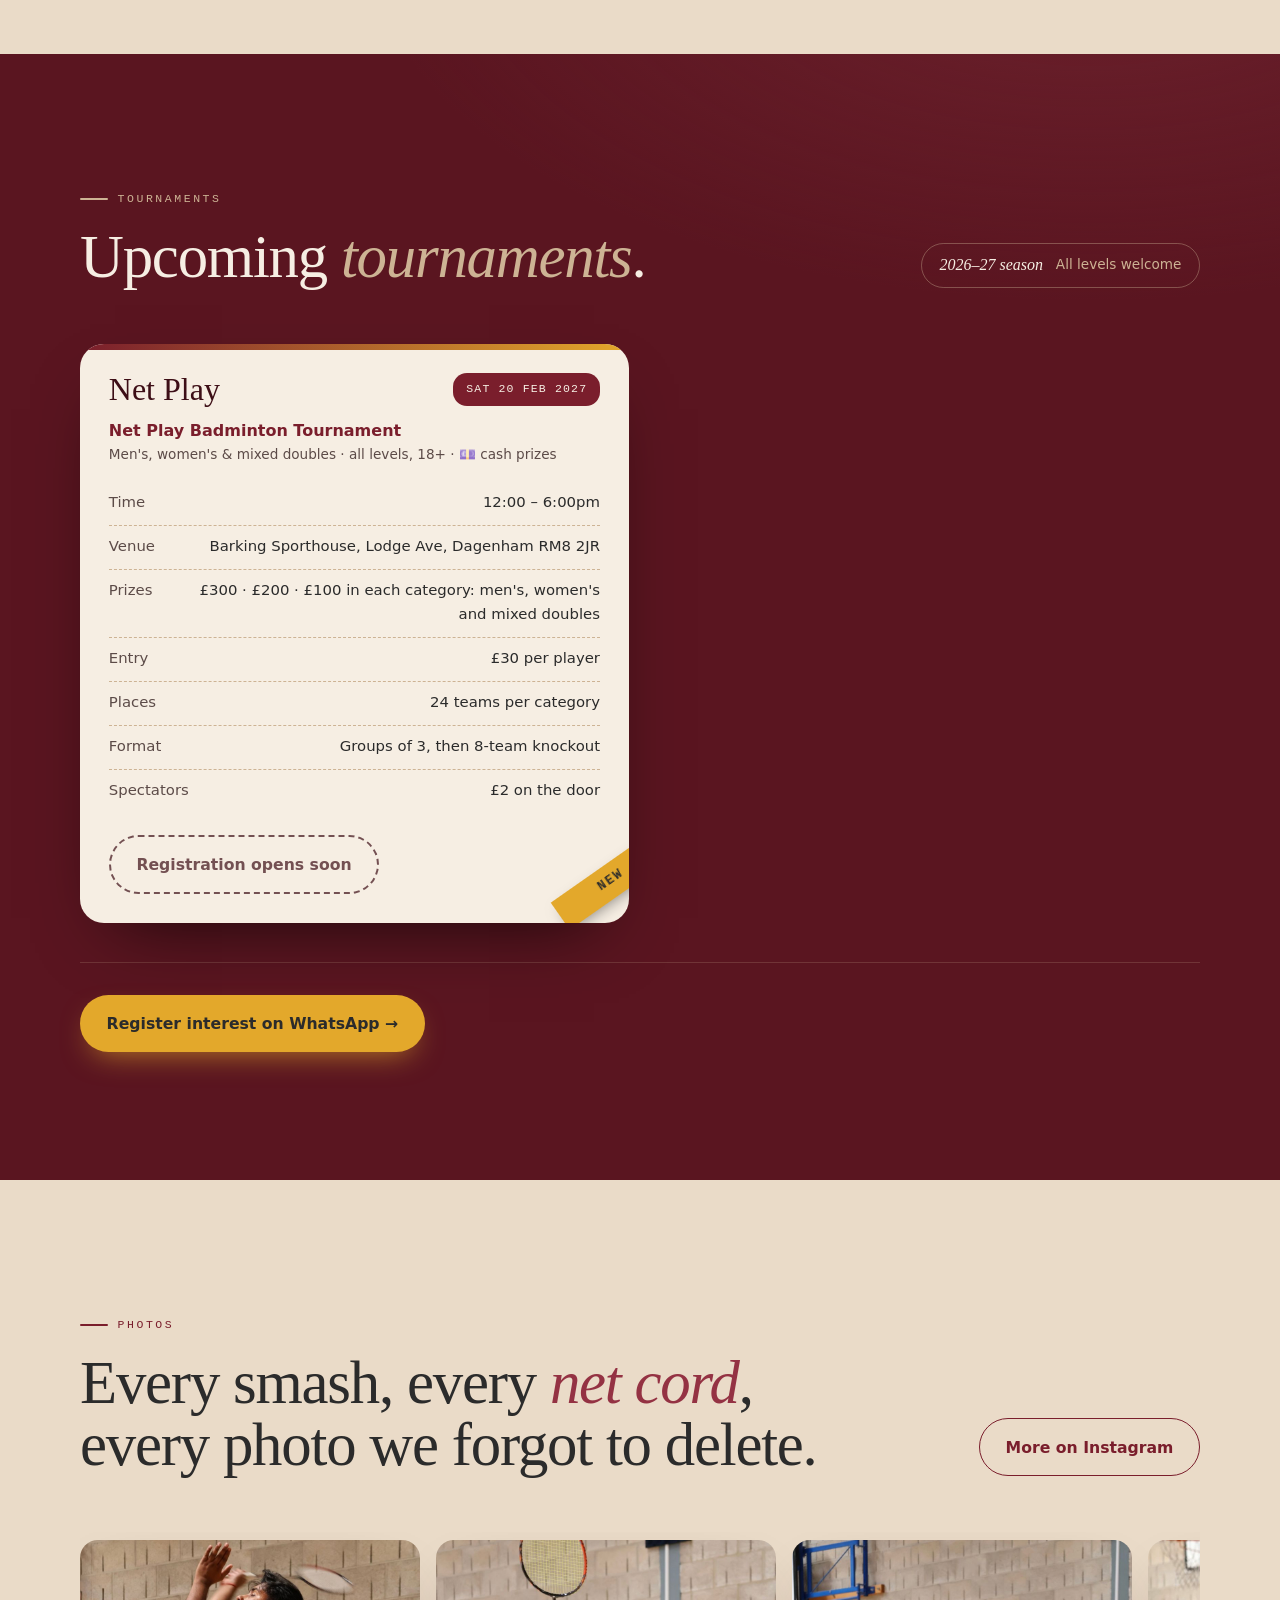
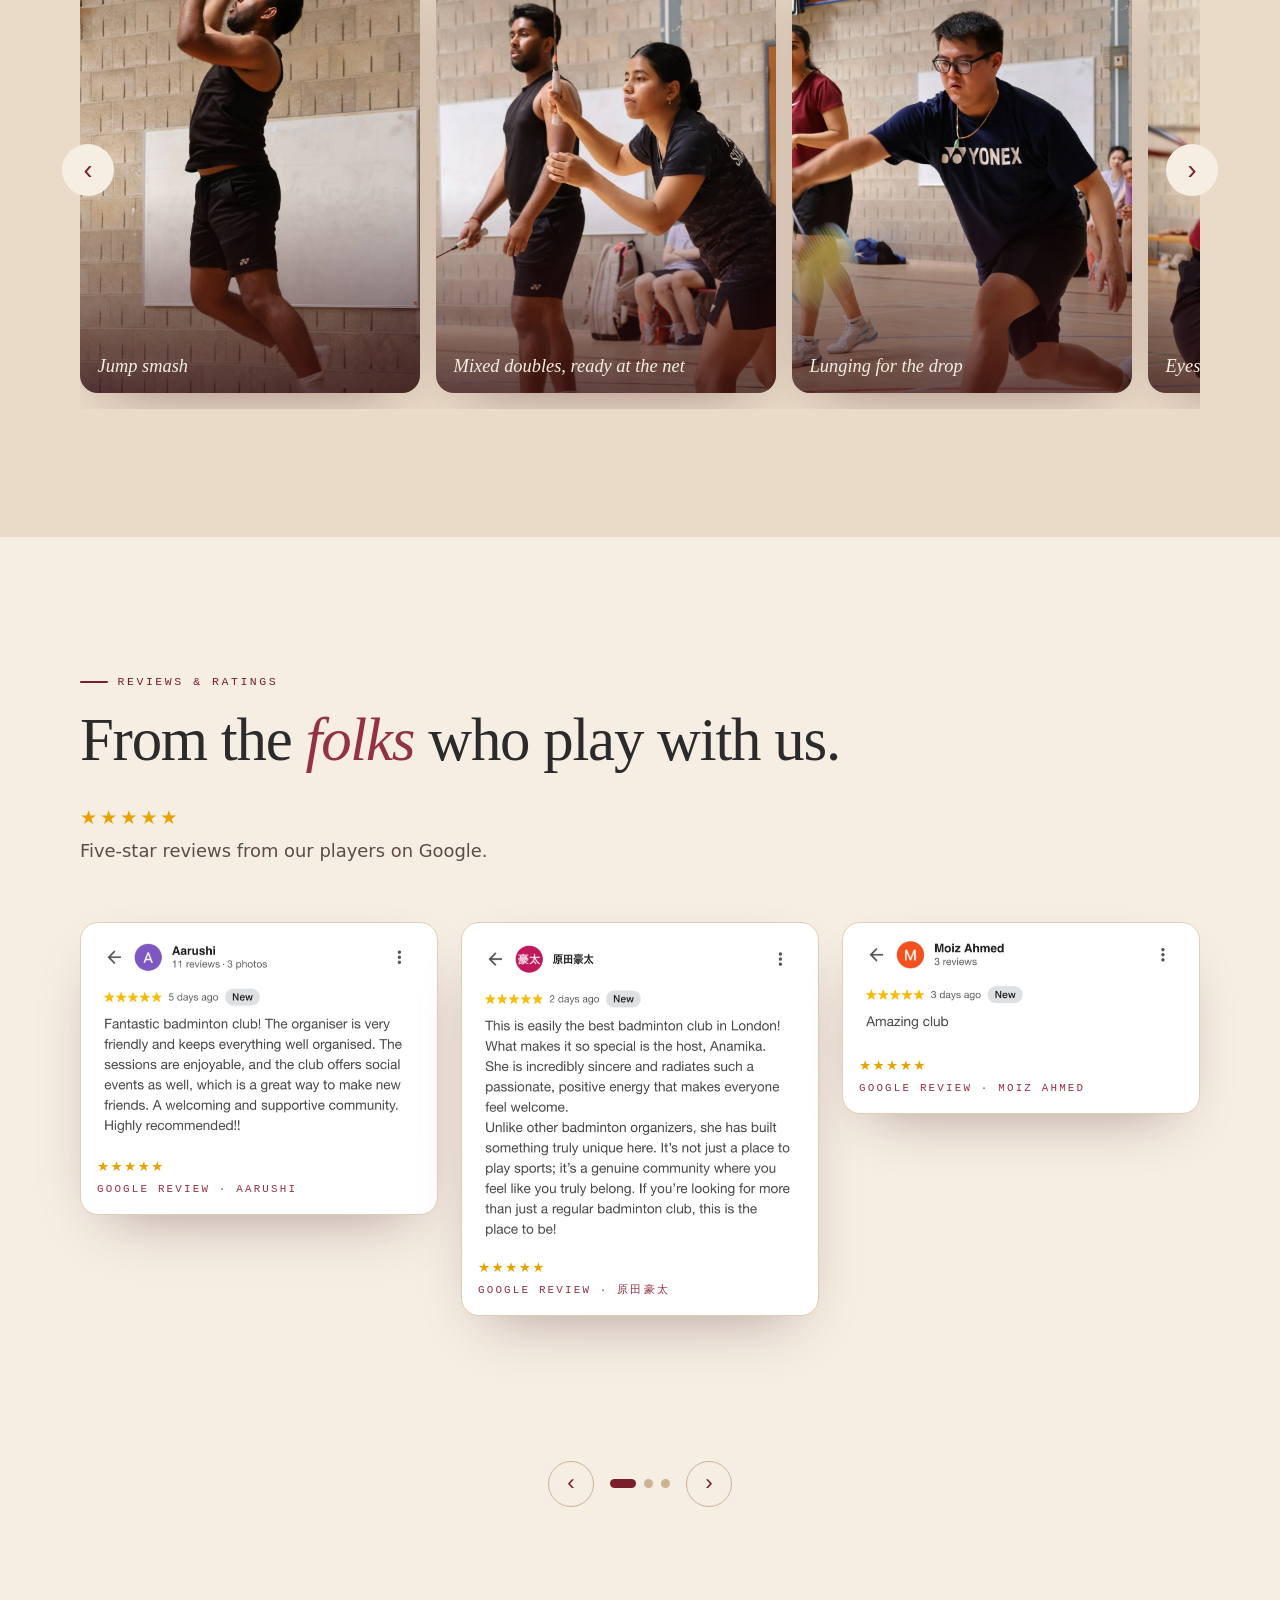
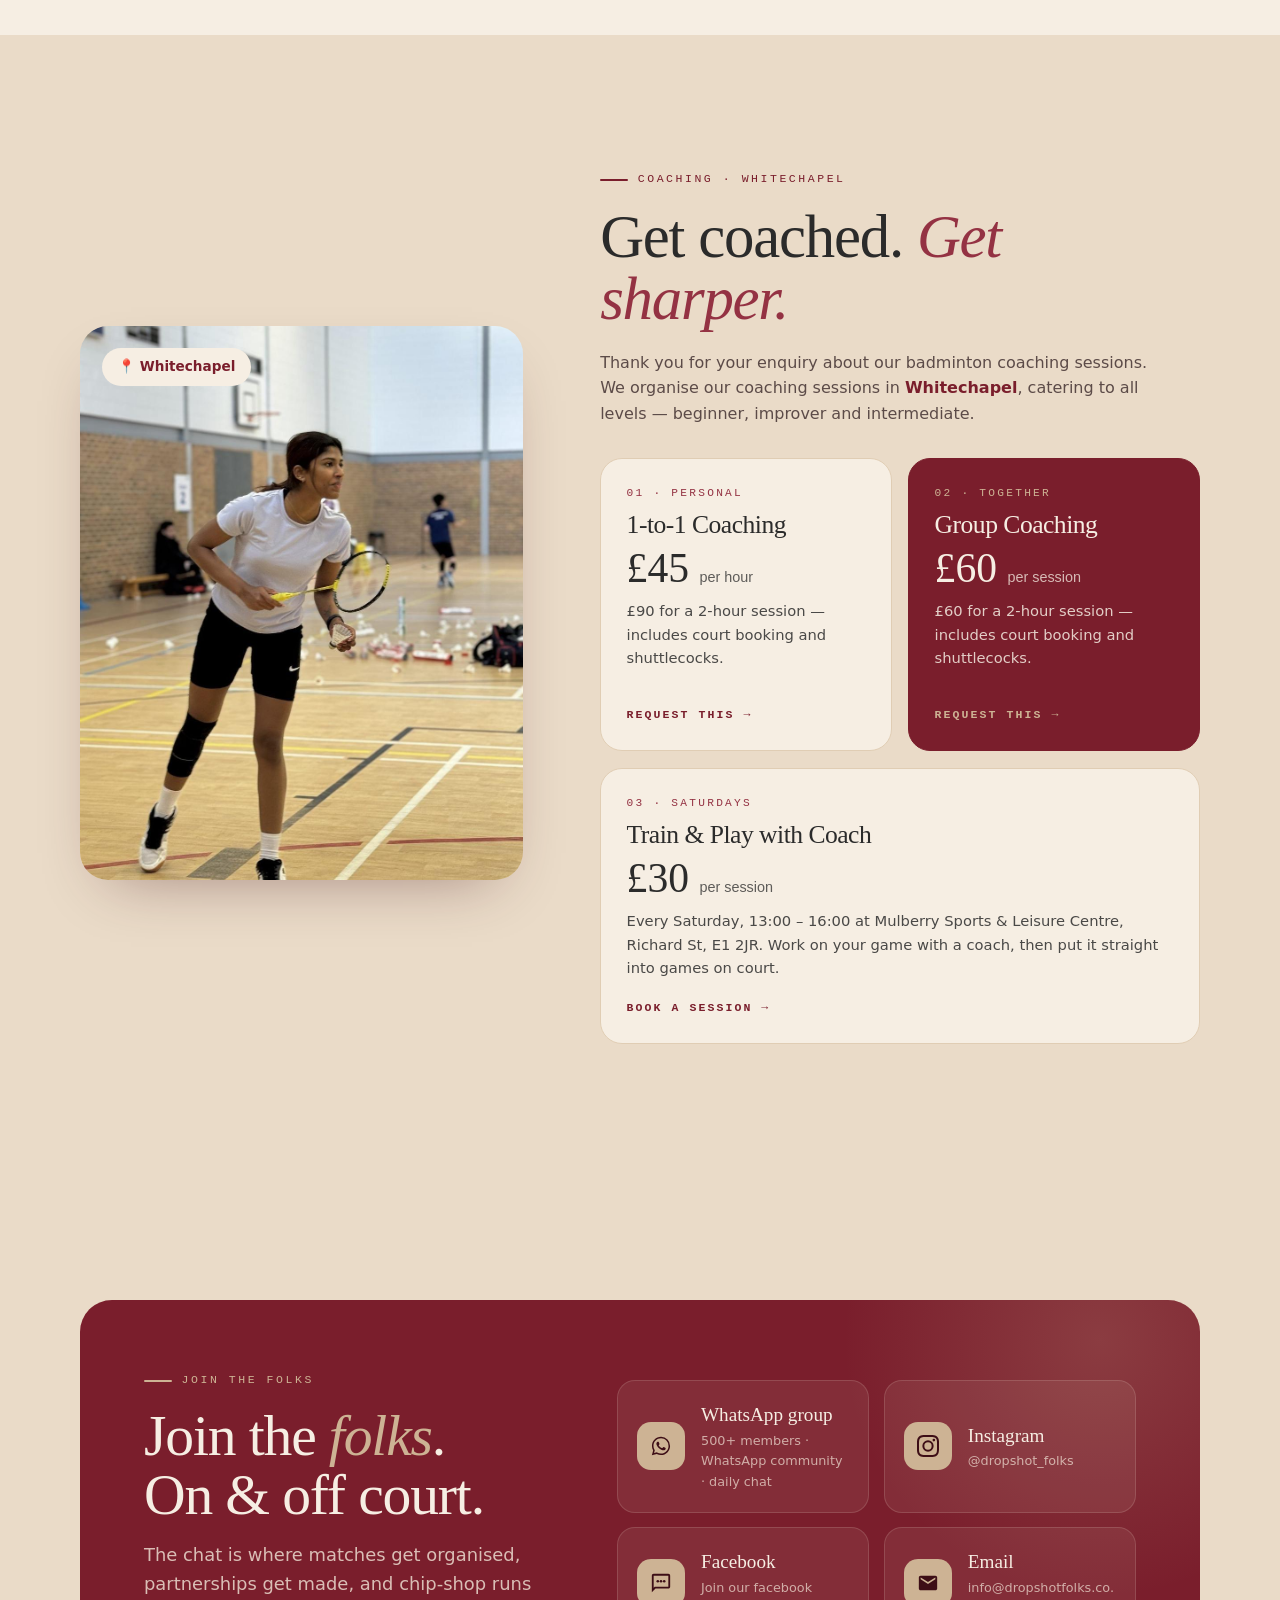
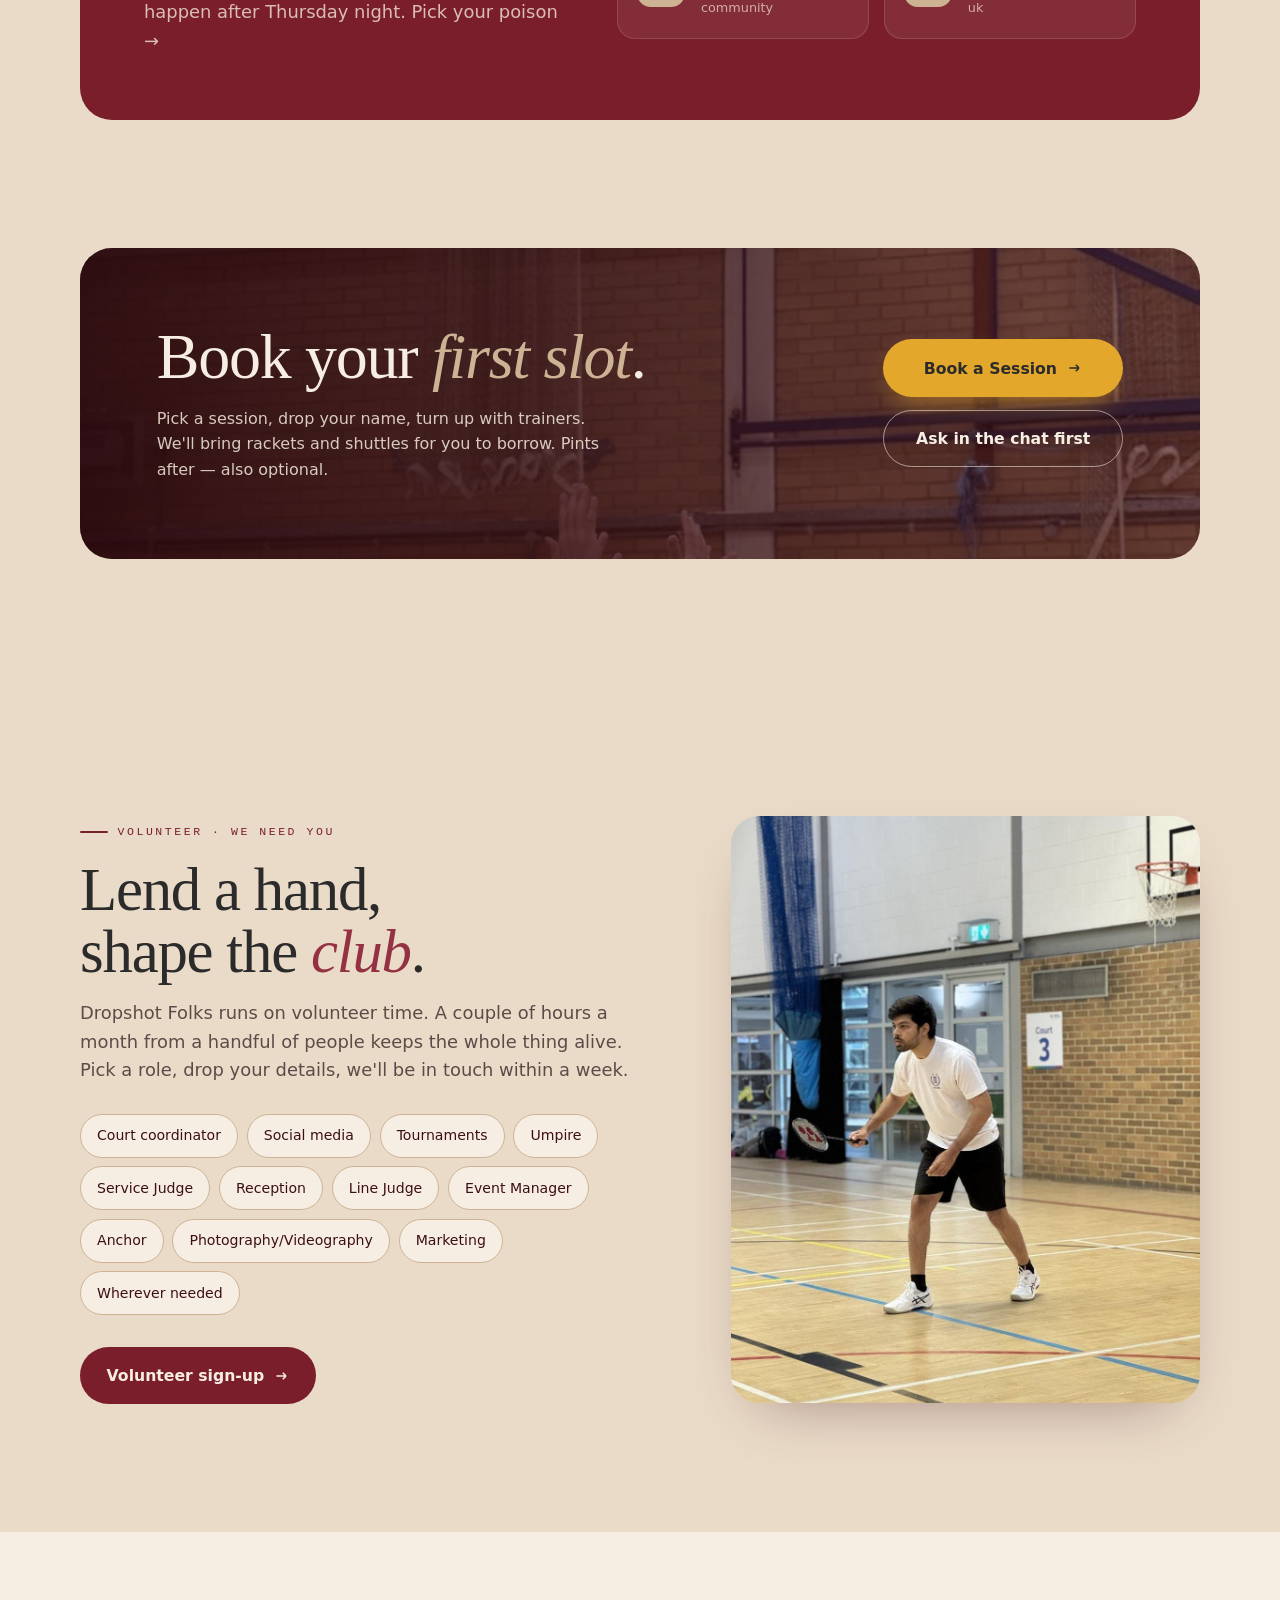
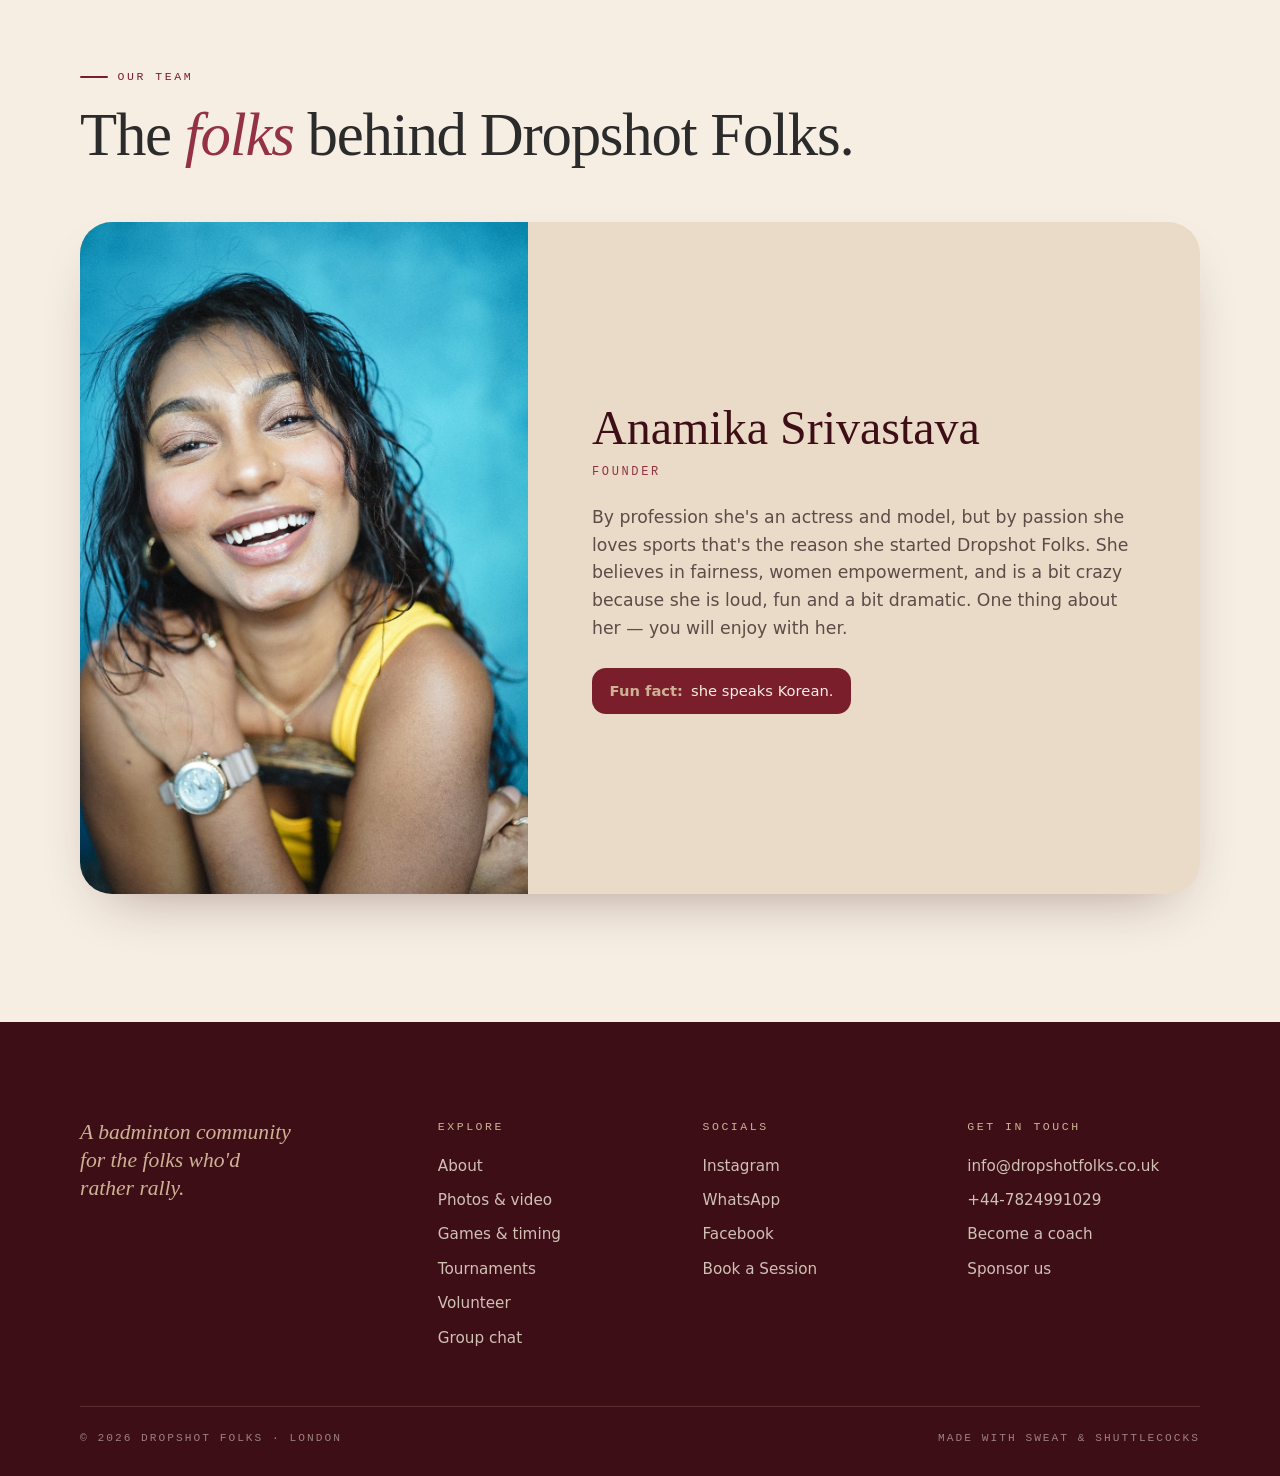
==== commit ce11b5ea: "Tournaments: only the new Net Play on Sat 20 Feb 2027 Removes the other tournament cards (Team Cup, " ====
--- a/index.html
+++ b/index.html
@@ -212,8 +212,7 @@
 .t-list li span:first-child{color:var(--muted)}
 .t-list li span:last-child{text-align:right;font-weight:500}
 .t-card .btn{margin-top:auto;align-self:flex-start}
-.t-moved .t-stamp{background:var(--gold);color:var(--ink)}
-.t-moved .t-cancel-note{background:#FBF1DC;color:#4A3410;border-color:var(--gold)}
+.t-new .t-stamp{background:var(--gold);color:var(--ink)}
 .t-stamp{position:absolute;bottom:1.6rem;right:-2.8rem;transform:rotate(-35deg);background:#C0392B;color:#fff;font-family:'Geist Mono',monospace;font-weight:700;letter-spacing:.14em;text-transform:uppercase;font-size:.8rem;padding:.4rem 3rem;box-shadow:0 6px 16px -6px rgba(0,0,0,.5);z-index:2}
 .t-cancel-note{background:#F8DCD7;color:#5A1520;border:2px solid #C0392B;border-radius:14px;padding:.8rem 1rem;margin:0 0 1rem;line-height:1.45}
 .t-closed{background:transparent;border:2px dashed currentColor;color:var(--maroon-ink);cursor:default;opacity:.7}
@@ -995,54 +994,17 @@
     </div>
 
     <div class="t-grid">
-      <article class="t-card reveal" data-ends="2026-10-18">
-        <div class="t-top"><div class="t-name">Team Cup</div><div class="t-date">Sun 18 Oct 2026</div></div>
-        <div class="t-title">Badminton Team Cup</div>
-        <div class="t-tags">Men's, women's &amp; mixed doubles · teams of 4</div>
-        <ul class="t-list"><li><span>Time</span><span>9:00am – 4:00pm</span></li><li><span>Venue</span><span>Westminster City School, 55 Palace St, SW1E 5HJ</span></li><li><span>Entry</span><span>£22 per person</span></li><li><span>Places</span><span>18 teams</span></li><li><span>Prizes</span><span>Trophy, medals, prizes · free T-shirts</span></li><li><span>Registration closes</span><span>13 Oct</span></li></ul>
-        <a class="btn btn-maroon" href="tourney/?t=t20261018&amp;tab=teams">Teams, fixtures &amp; live scores →</a>
-      </article>
-      <article class="t-card t-moved reveal" data-ends="2027-02-20">
-        <div class="t-stamp" aria-hidden="true">New date</div>
+      <article class="t-card t-new reveal" data-ends="2027-02-20">
+        <div class="t-stamp" aria-hidden="true">New</div>
         <div class="t-top"><div class="t-name">Net Play</div><div class="t-date">Sat 20 Feb 2027</div></div>
-        <div class="t-cancel-note" role="status"><b>📅 New date: Saturday 20 February 2027.</b> Net Play has moved from Sat 21 Nov. Registered teams keep their place. Registration reopens soon.</div>
         <div class="t-title">Net Play Badminton Tournament</div>
         <div class="t-tags">Men's, women's &amp; mixed doubles · all levels, 18+ · 💷 cash prizes</div>
-        <ul class="t-list"><li><span>Time</span><span>12:00 – 6:00pm</span></li><li><span>Venue</span><span>Barking Sporthouse, Lodge Ave, Dagenham RM8 2JR</span></li><li><span>Prizes</span><span>£300 · £200 · £100 in each category: men's, women's and mixed doubles</span></li><li><span>Entry</span><span>£30 per player</span></li><li><span>Places</span><span>24 teams per category</span></li><li><span>Format</span><span>Groups of 3, then 8-team knockout</span></li><li><span>Spectators</span><span>£2 on the door</span></li><li><span>Registration closes</span><span>To be announced</span></li></ul>
-        <span class="btn t-closed" aria-disabled="true">Registration reopens soon</span>
+        <ul class="t-list"><li><span>Time</span><span>12:00 – 6:00pm</span></li><li><span>Venue</span><span>Barking Sporthouse, Lodge Ave, Dagenham RM8 2JR</span></li><li><span>Prizes</span><span>£300 · £200 · £100 in each category: men's, women's and mixed doubles</span></li><li><span>Entry</span><span>£30 per player</span></li><li><span>Places</span><span>24 teams per category</span></li><li><span>Format</span><span>Groups of 3, then 8-team knockout</span></li><li><span>Spectators</span><span>£2 on the door</span></li></ul>
+        <span class="btn t-closed" aria-disabled="true">Registration opens soon</span>
       </article>
     </div>
 
-    <h3 class="t-sub reveal">Later in the season</h3>
-    <div class="t-later">
-      <article class="t-card t-mini reveal" data-ends="2026-12-13">
-        <div class="t-top"><div class="t-name">Christmas Clash</div><div class="t-date">Sun 13 Dec 2026</div></div>
-        <div class="t-title">Christmas tournament</div>
-        <div class="t-tags">Food trucks &amp; stalls</div>
-        <ul class="t-list"><li><span>Time</span><span>9:00am – 6:00pm</span></li><li><span>Entry</span><span>£20 per person</span></li><li><span>Venue</span><span>TBC</span></li></ul>
-      </article>
-      <article class="t-card t-mini reveal" data-ends="2027-01-17">
-        <div class="t-top"><div class="t-name">Juniors</div><div class="t-date">Sun 17 Jan 2027</div></div>
-        <div class="t-title">New Year Net Play · U18 &amp; U13</div>
-        <div class="t-tags">Junior tournament</div>
-        <ul class="t-list"><li><span>Entry</span><span>£20 per player</span></li><li><span>Venue</span><span>TBC</span></li></ul>
-      </article>
-      <article class="t-card t-mini reveal" data-ends="2027-01-31">
-        <div class="t-top"><div class="t-name">Single Surge</div><div class="t-date">Sun 31 Jan 2027</div></div>
-        <div class="t-title">Singles tournament</div>
-        <div class="t-tags">Format to be announced</div>
-        <ul class="t-list"><li><span>Time</span><span>12:00 – 6:00pm</span></li><li><span>Entry</span><span>£25 per player</span></li><li><span>Venue</span><span>TBC</span></li></ul>
-      </article>
-      <article class="t-card t-mini reveal" data-ends="2027-03-31">
-        <div class="t-top"><div class="t-name">League</div><div class="t-date">Feb – Mar 2027</div></div>
-        <div class="t-title">Dropshot Folks League</div>
-        <div class="t-tags">Teams · 2 divisions</div>
-        <ul class="t-list"><li><span>When</span><span>Weekends, dates TBC</span></li><li><span>Teams</span><span>32 teams</span></li><li><span>Entry</span><span>TBC</span></li></ul>
-      </article>
-    </div>
-
     <div class="t-foot reveal">
-      <p class="t-past"><b>Earlier this year</b> — Men's &amp; Women's Doubles Open (16 Aug, Charter School Bermondsey) · Men's Doubles Levels D &amp; E (20 Sep, London Enterprise Academy) · Women's Doubles Open (27 Sep, London Enterprise Academy).</p>
       <a class="btn btn-gold" href="https://chat.whatsapp.com/KLVWEt809gZ3aqLaBhuNL2?mode=gi_t" target="_blank" rel="noopener">Register interest on WhatsApp →</a>
     </div>
   </div>
@@ -1485,16 +1447,6 @@
 
 </main>
 
-<!-- ============================================== PROMO POPUP (Team Cup) -->
-<!-- Shown once per visit until the event date set in the script below. Delete this block to remove it. -->
-<div class="coach-modal promo-modal" id="promoModal" aria-hidden="true">
-  <div class="coach-modal-dialog" role="dialog" aria-modal="true" aria-label="Badminton Team Cup, 18 October 2026">
-    <button type="button" class="coach-modal-close" id="promoModalClose" aria-label="Close">&times;</button>
-    <img src="images/team-cup-oct-2026.jpg" width="1080" height="1350"
-         alt="Dropshot Folks Badminton Team Cup — 18 Oct 2026, 9:00am–4:00pm, Westminster City School, 55 Palace Street, London SW1E 5HJ. Teams of 4, £22 per person, 18 team slots. Men's, women's and mixed doubles. Registration ends 13 Oct.">
-  </div>
-</div>
-
 <!-- ============================================== FORM SUCCESS POPUP -->
 <div class="form-popup" id="formSuccessPopup" aria-hidden="true">
   <div class="form-popup-dialog" role="dialog" aria-modal="true" aria-labelledby="formSuccessTitle">
@@ -1875,37 +1827,7 @@
 
 </script>
 
-<script>
-// Promo popup — shows on first view, once per browser session, until the event ends
-(function(){
-  const modal = document.getElementById('promoModal');
-  const closeBtn = document.getElementById('promoModalClose');
-  if (!modal || !closeBtn) return;
-  if (new Date() > new Date('2026-10-18T23:59:59')) return;
-  let seen = false;
-  try { seen = sessionStorage.getItem('promoSeen') === '1'; } catch(e){}
-  if (seen) return;
-
-  const onKey = (e) => { if (e.key === 'Escape') close(); };
-  function open(){
-    modal.classList.add('show');
-    modal.setAttribute('aria-hidden','false');
-    document.body.style.overflow = 'hidden';
-    document.addEventListener('keydown', onKey);
-    closeBtn.focus();
-  }
-  function close(){
-    modal.classList.remove('show');
-    modal.setAttribute('aria-hidden','true');
-    document.body.style.overflow = '';
-    document.removeEventListener('keydown', onKey);
-    try { sessionStorage.setItem('promoSeen','1'); } catch(e){}
-  }
-  closeBtn.addEventListener('click', close);
-  modal.addEventListener('click', (e) => { if (e.target === modal) close(); });
-  open();
-})();
-</script>
+
 <script>
 // Hide tournament cards once their date has passed
 document.querySelectorAll('.t-card[data-ends]').forEach(c => {
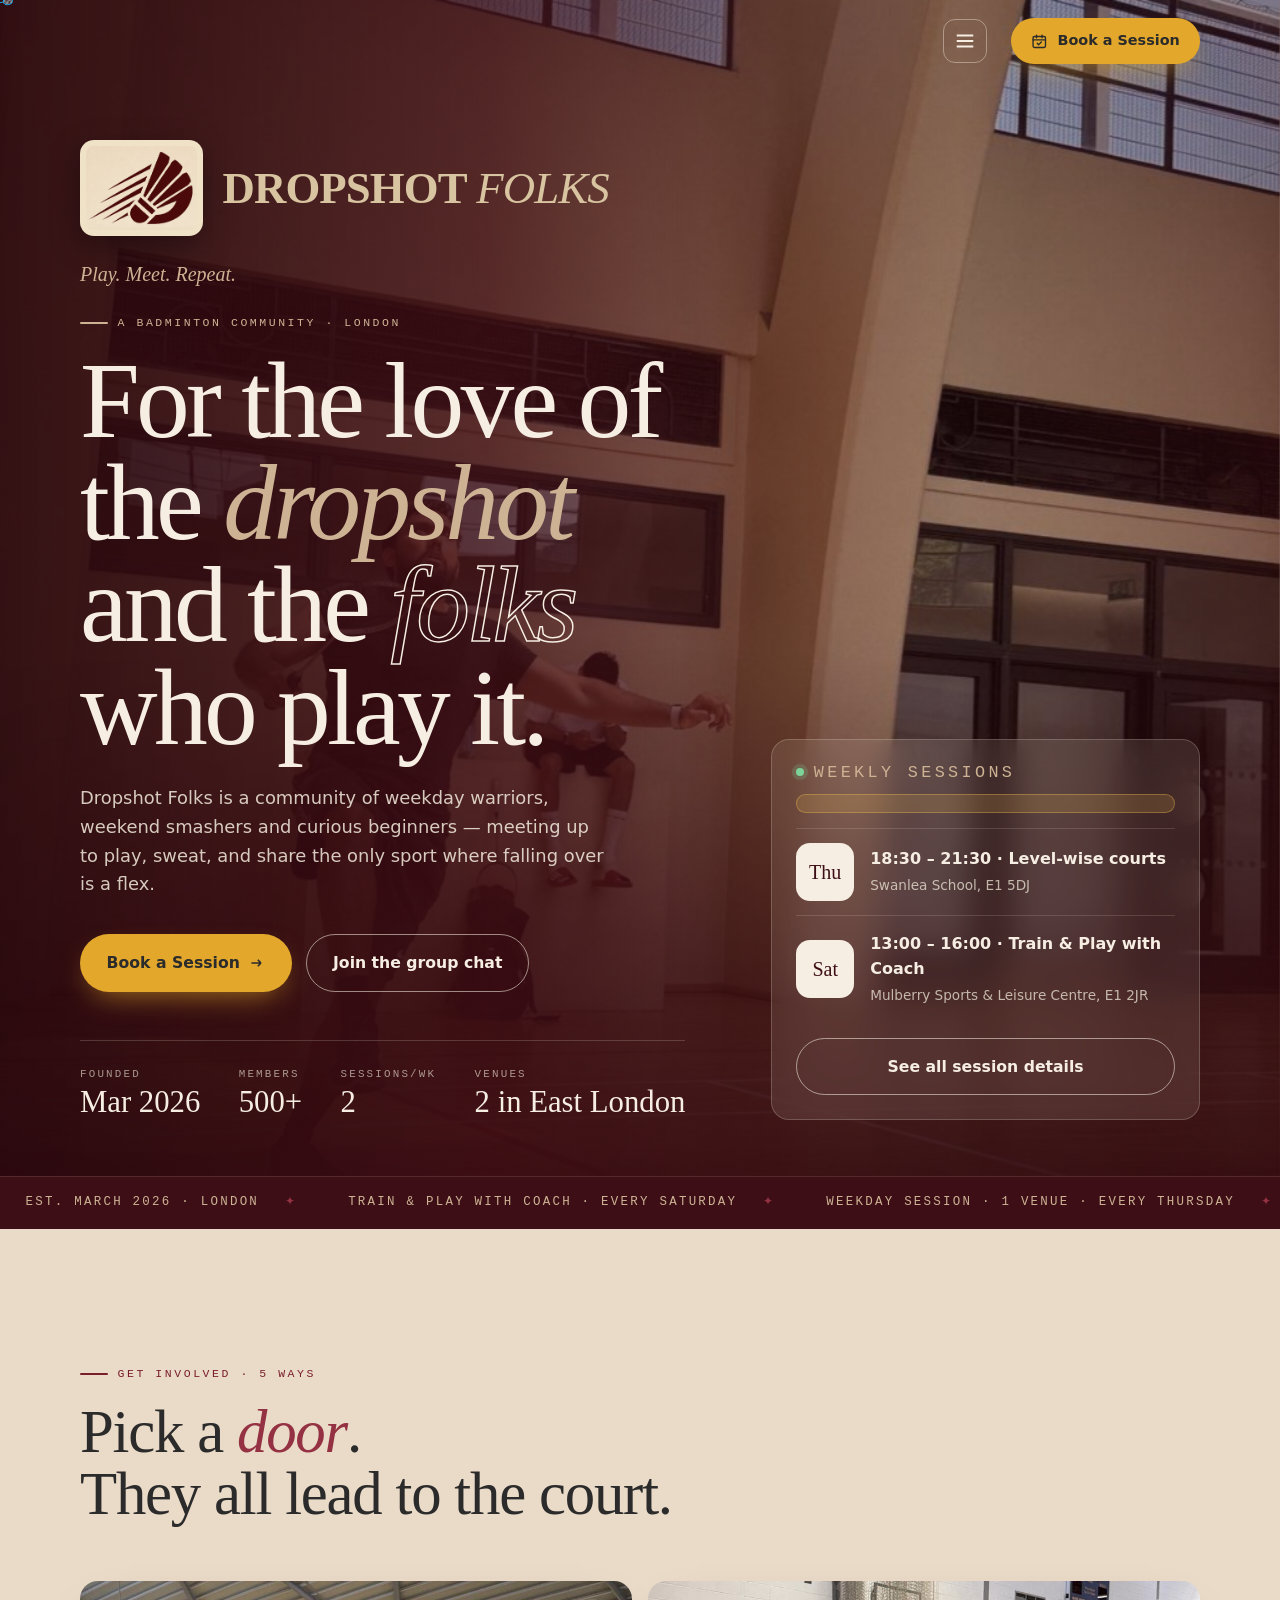
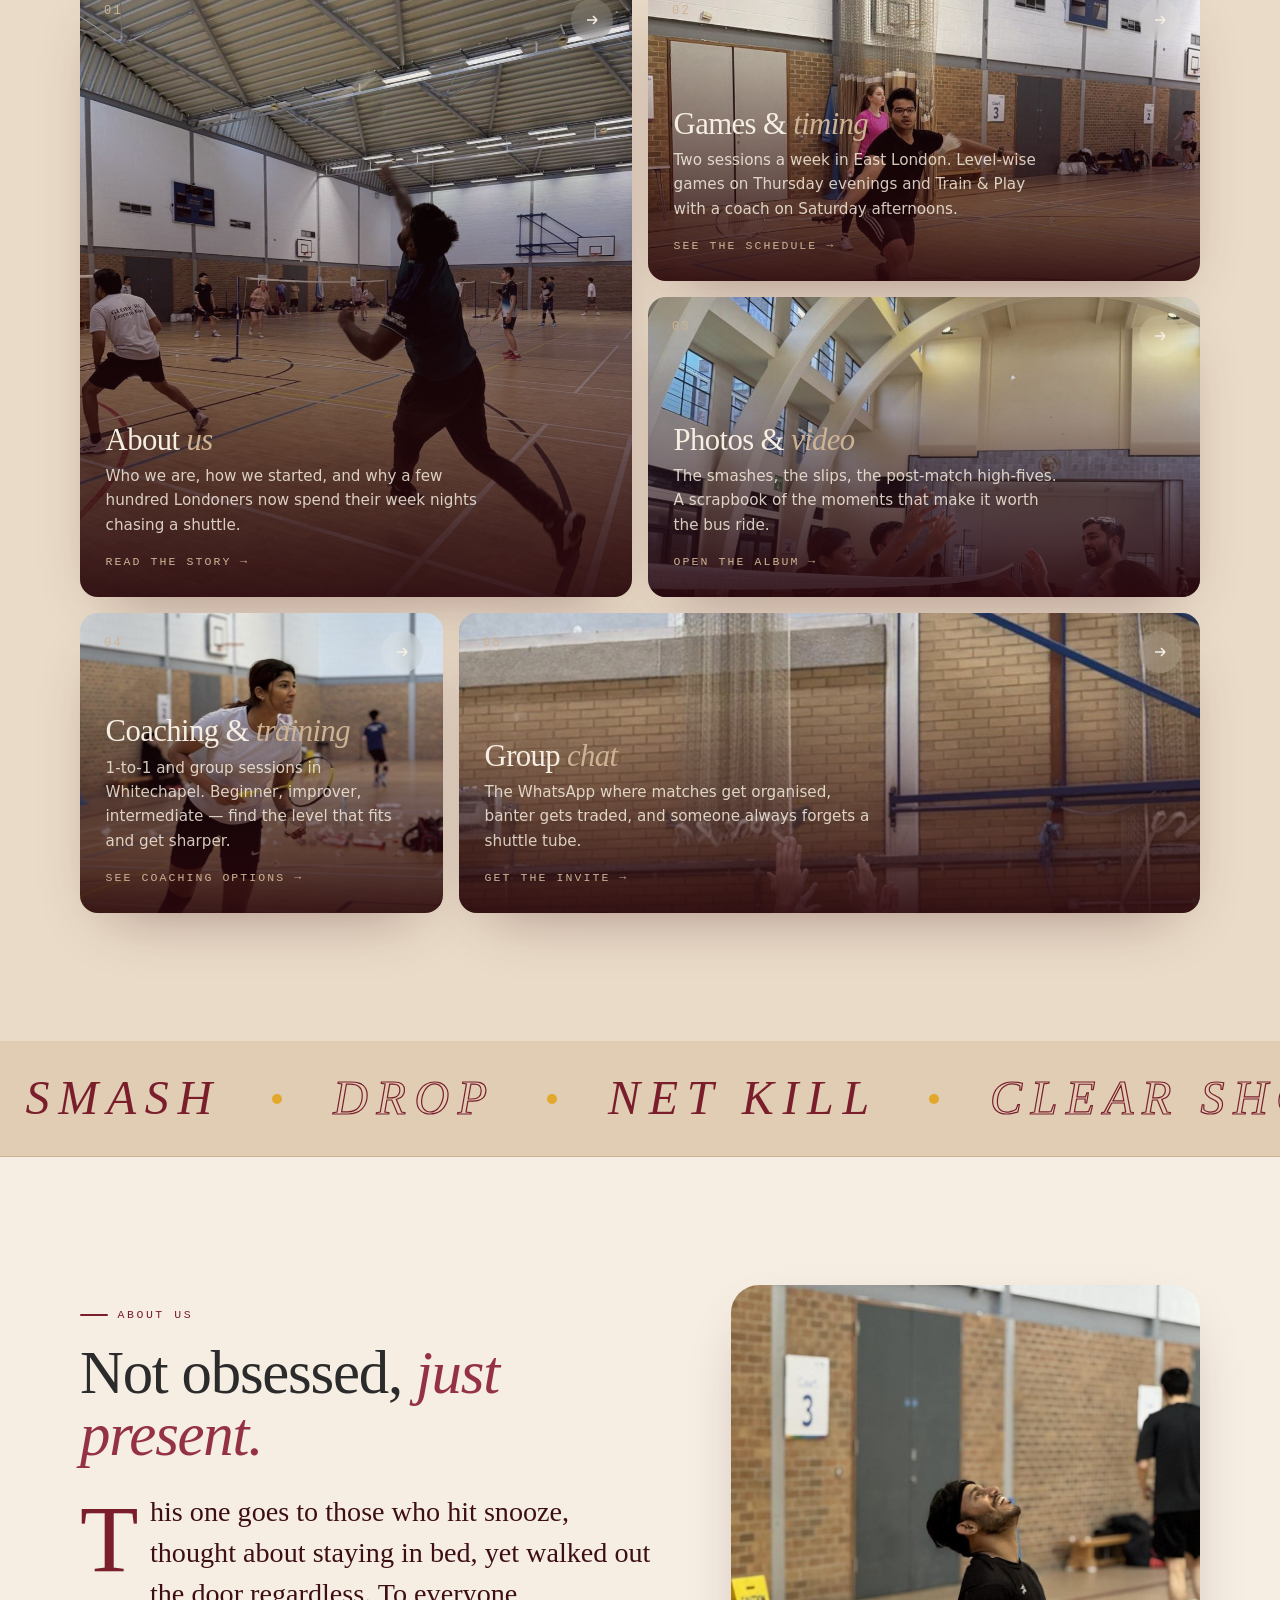
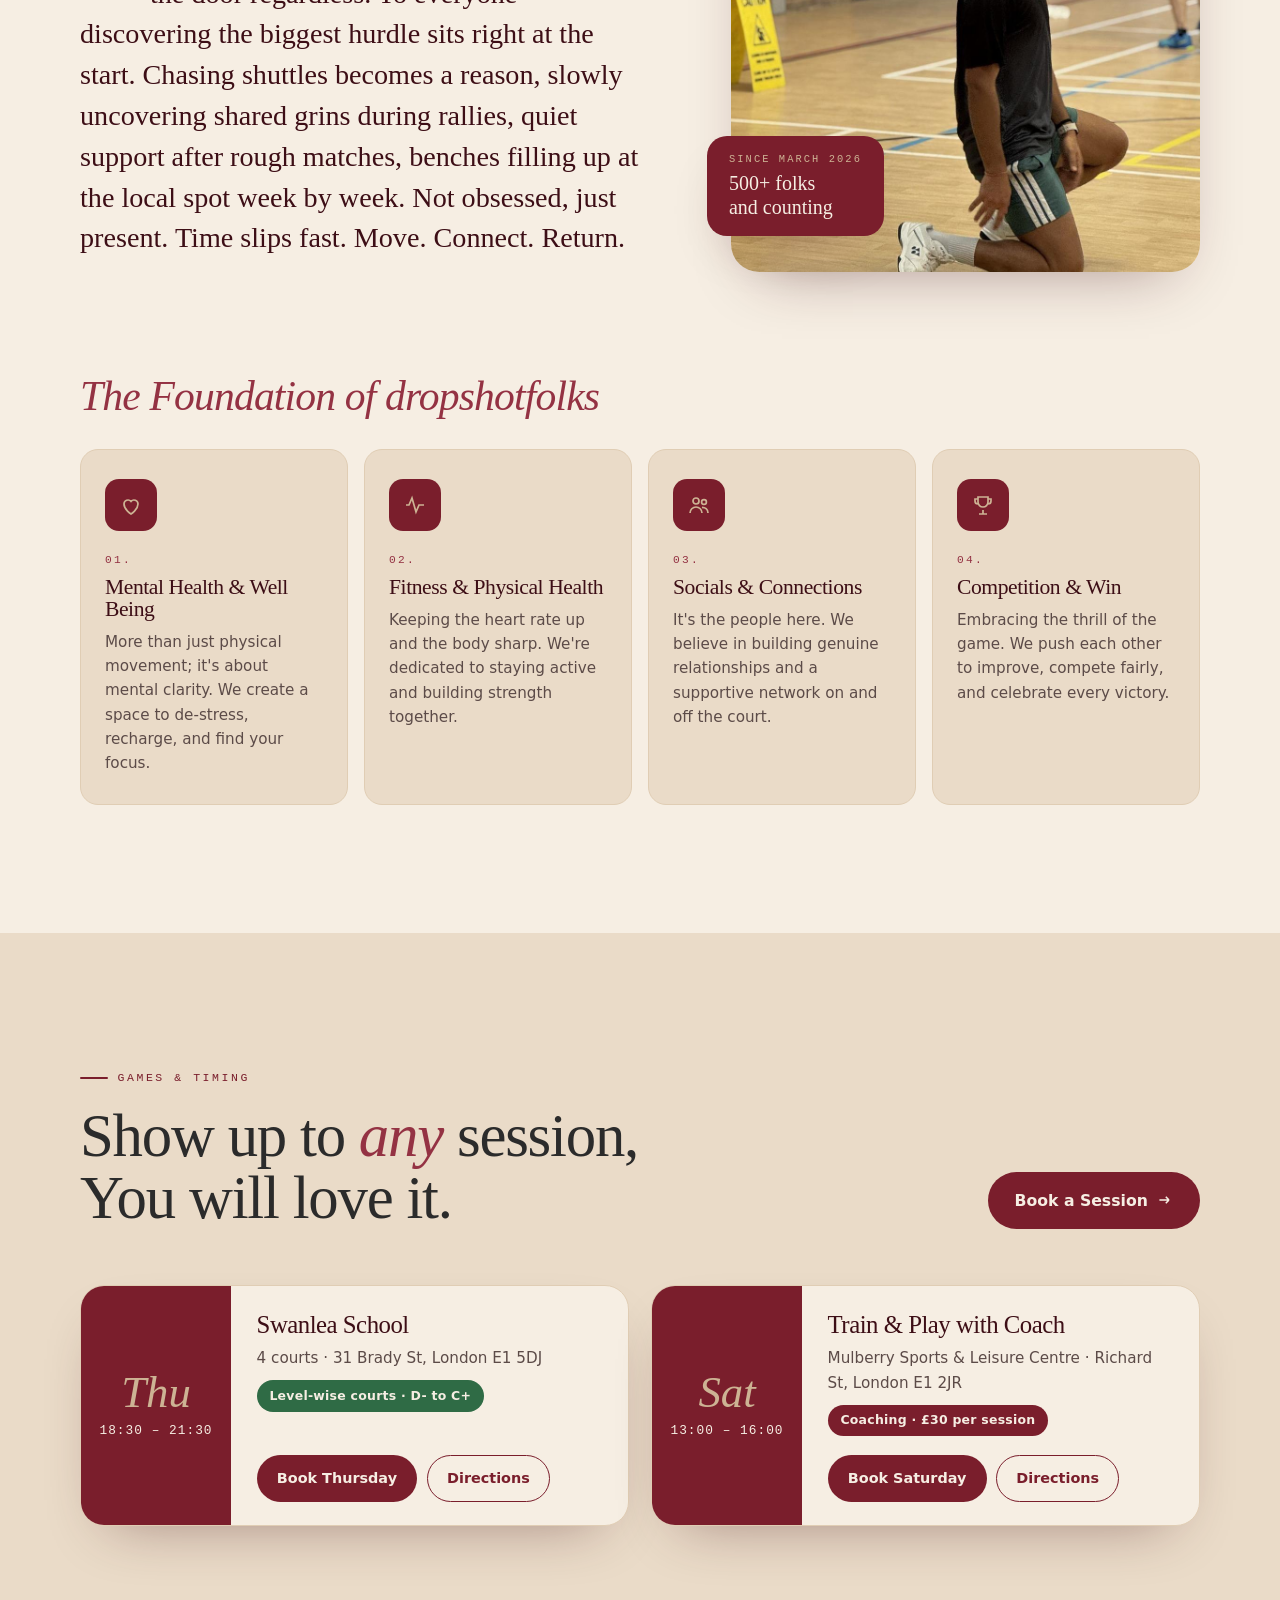
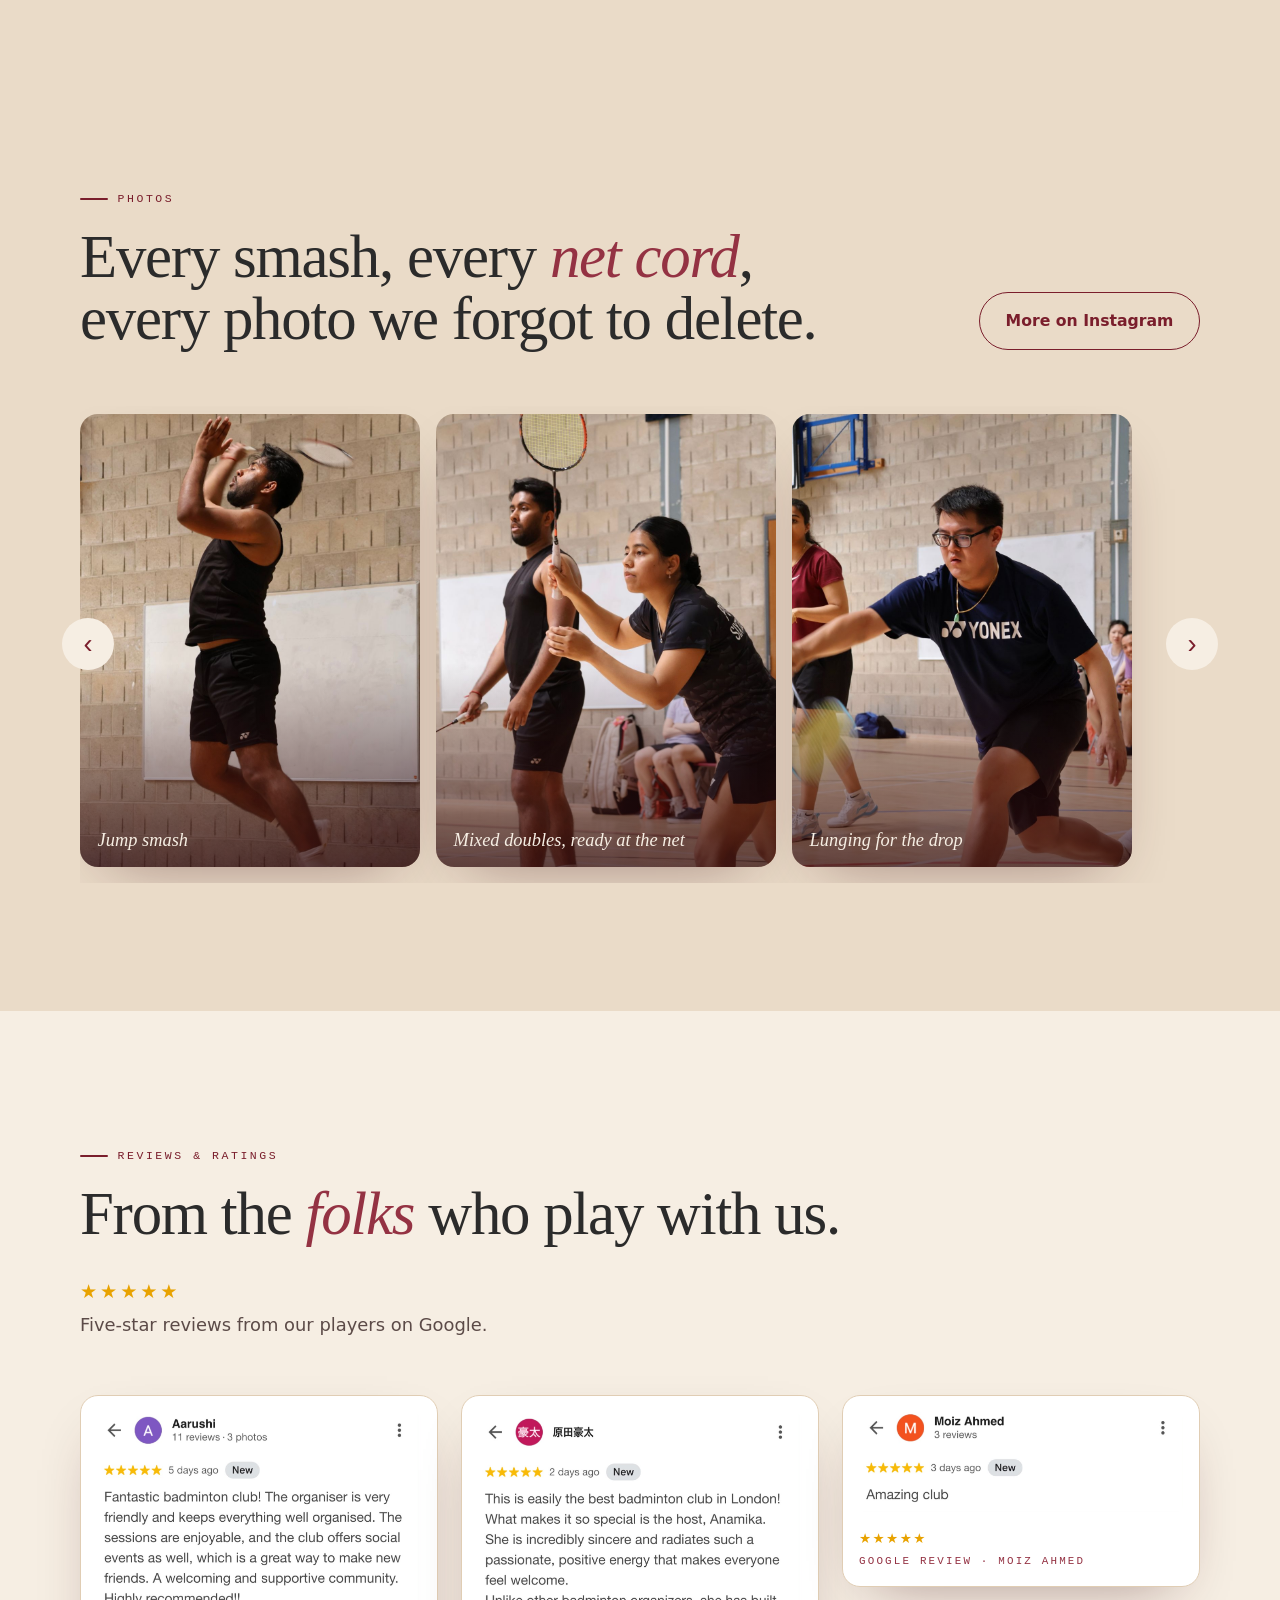
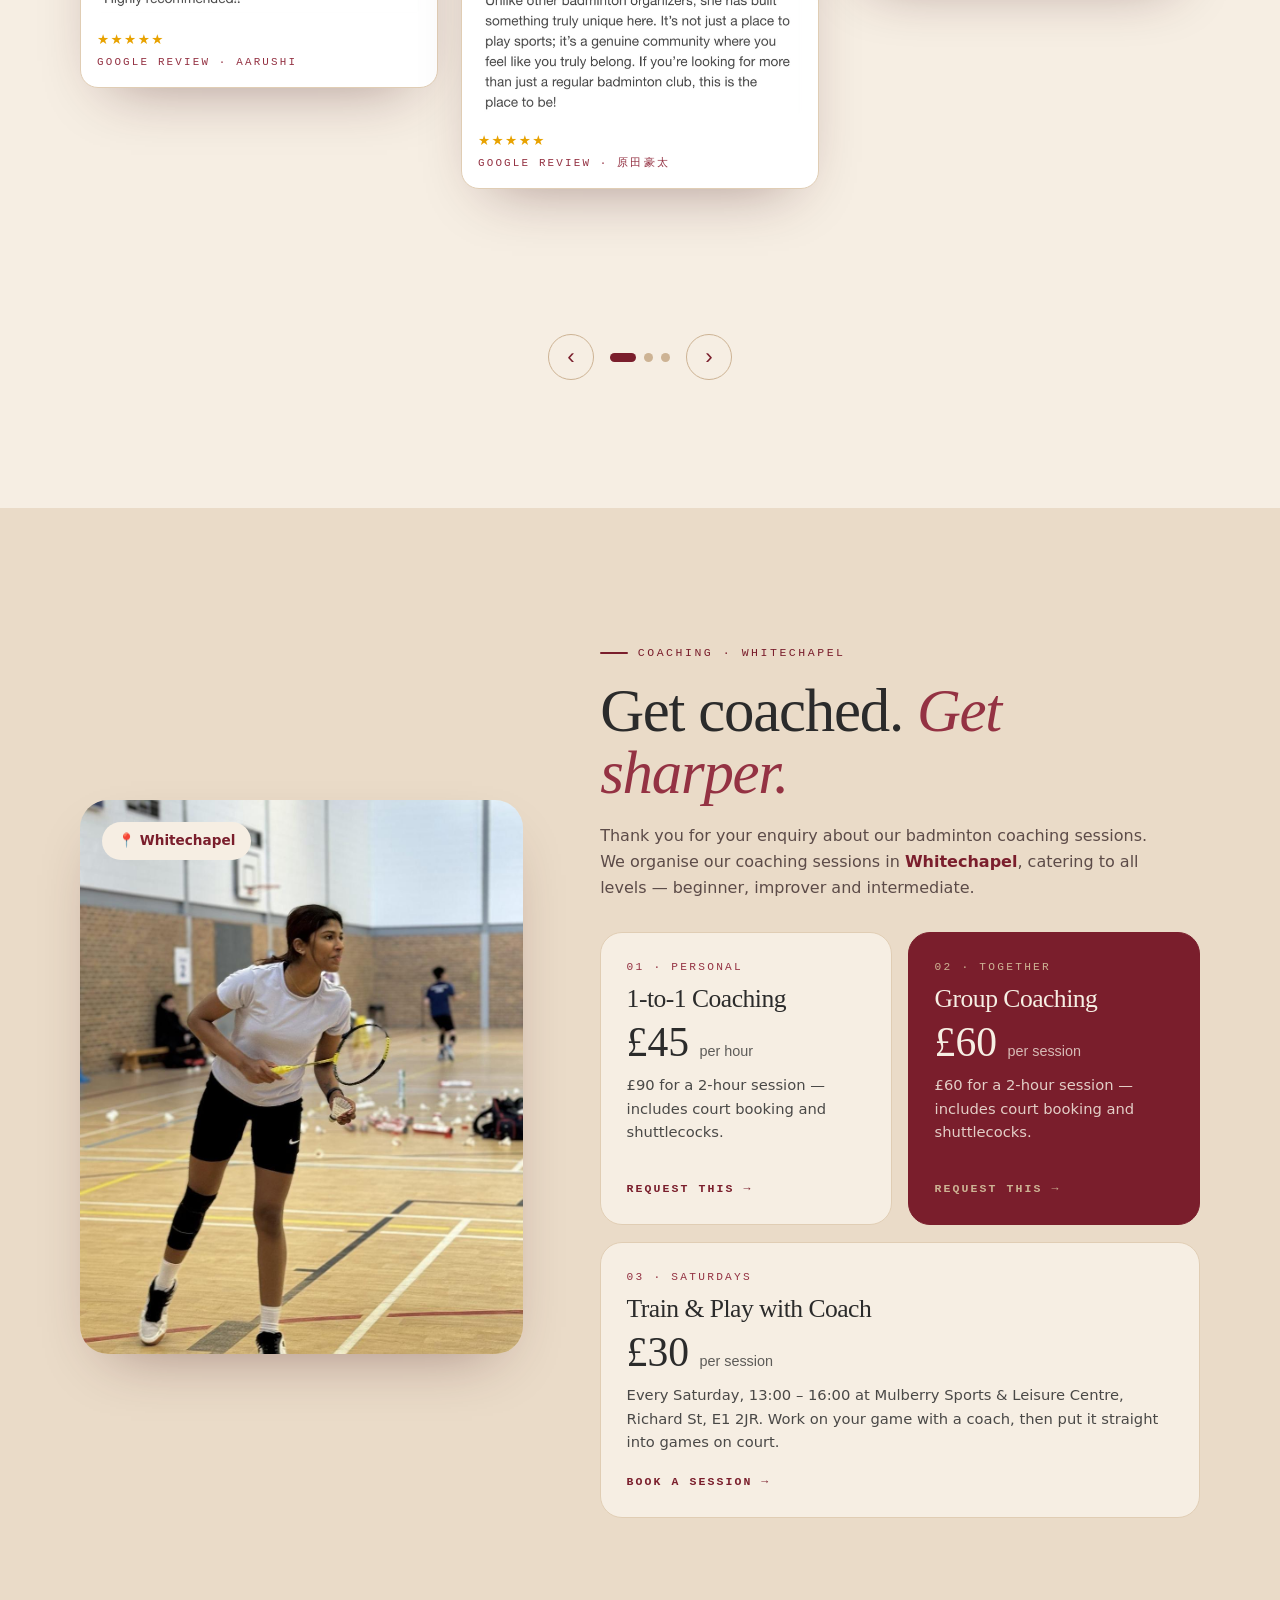
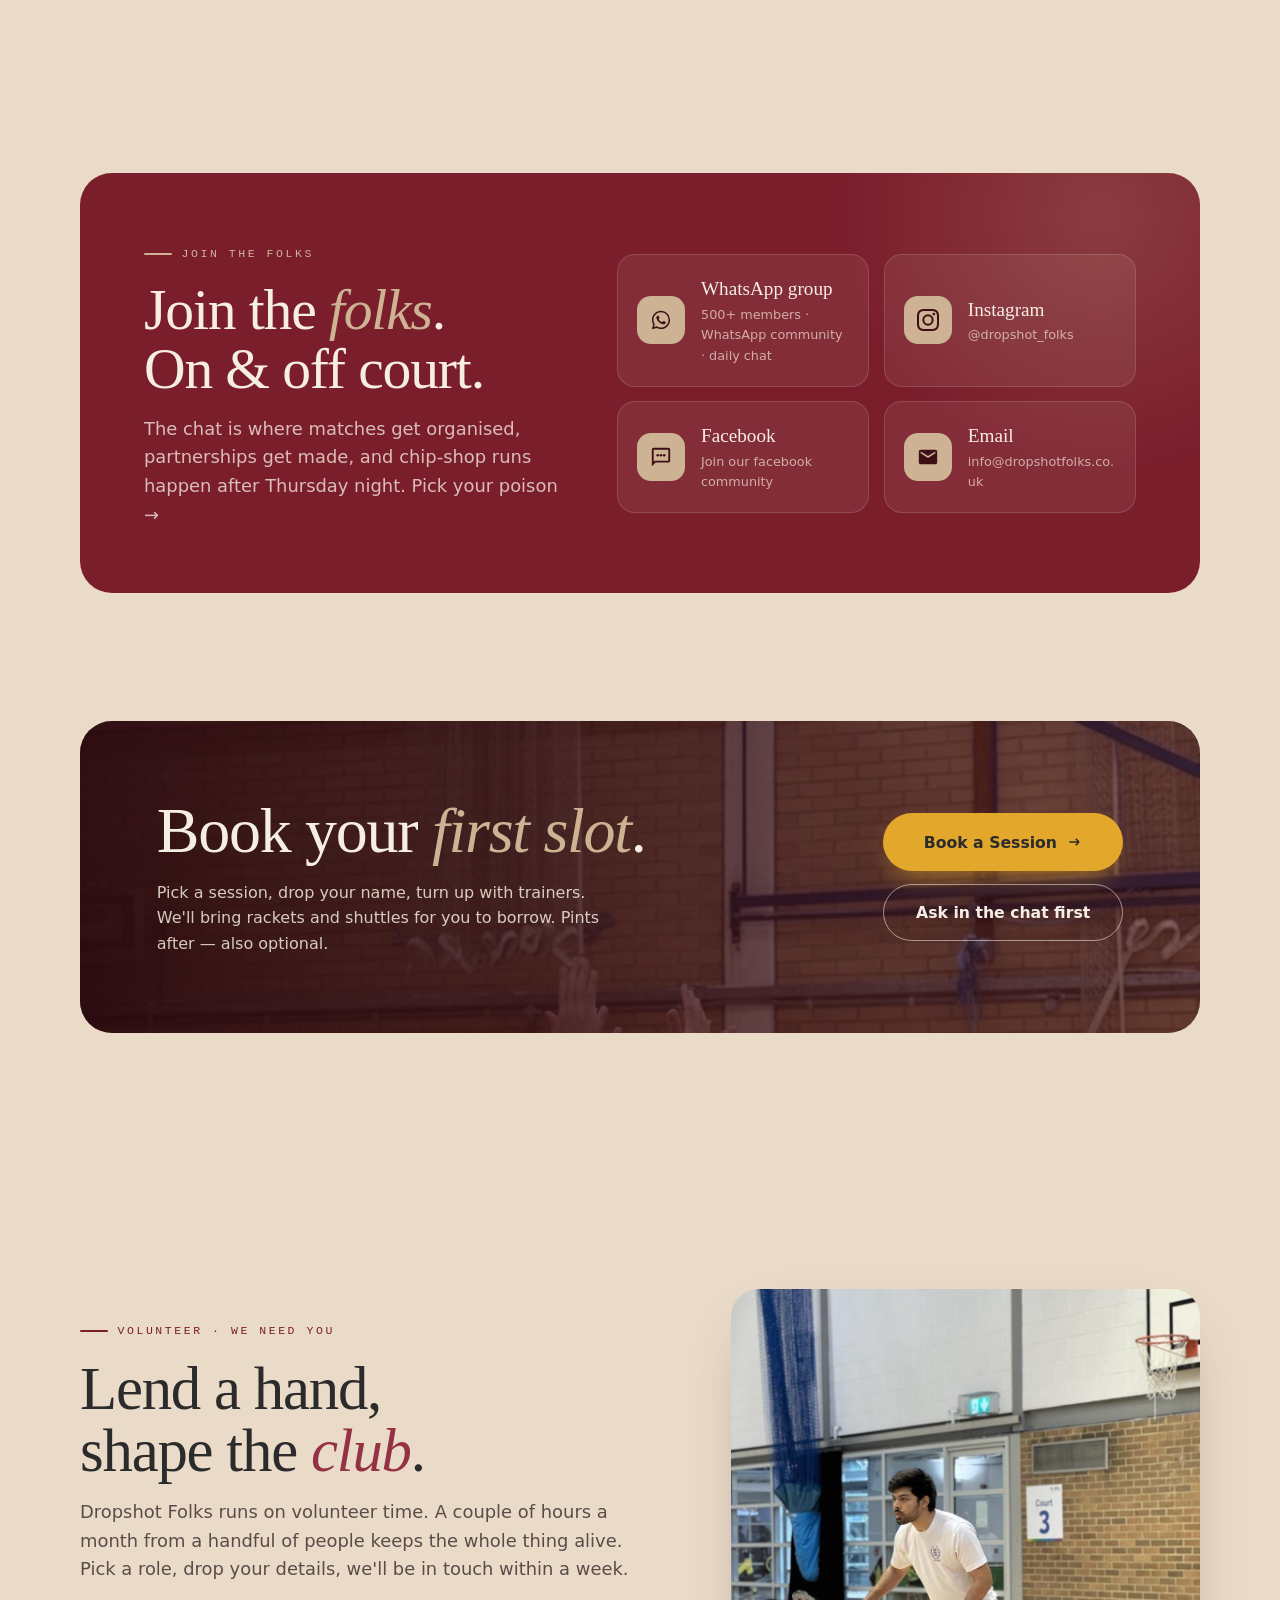
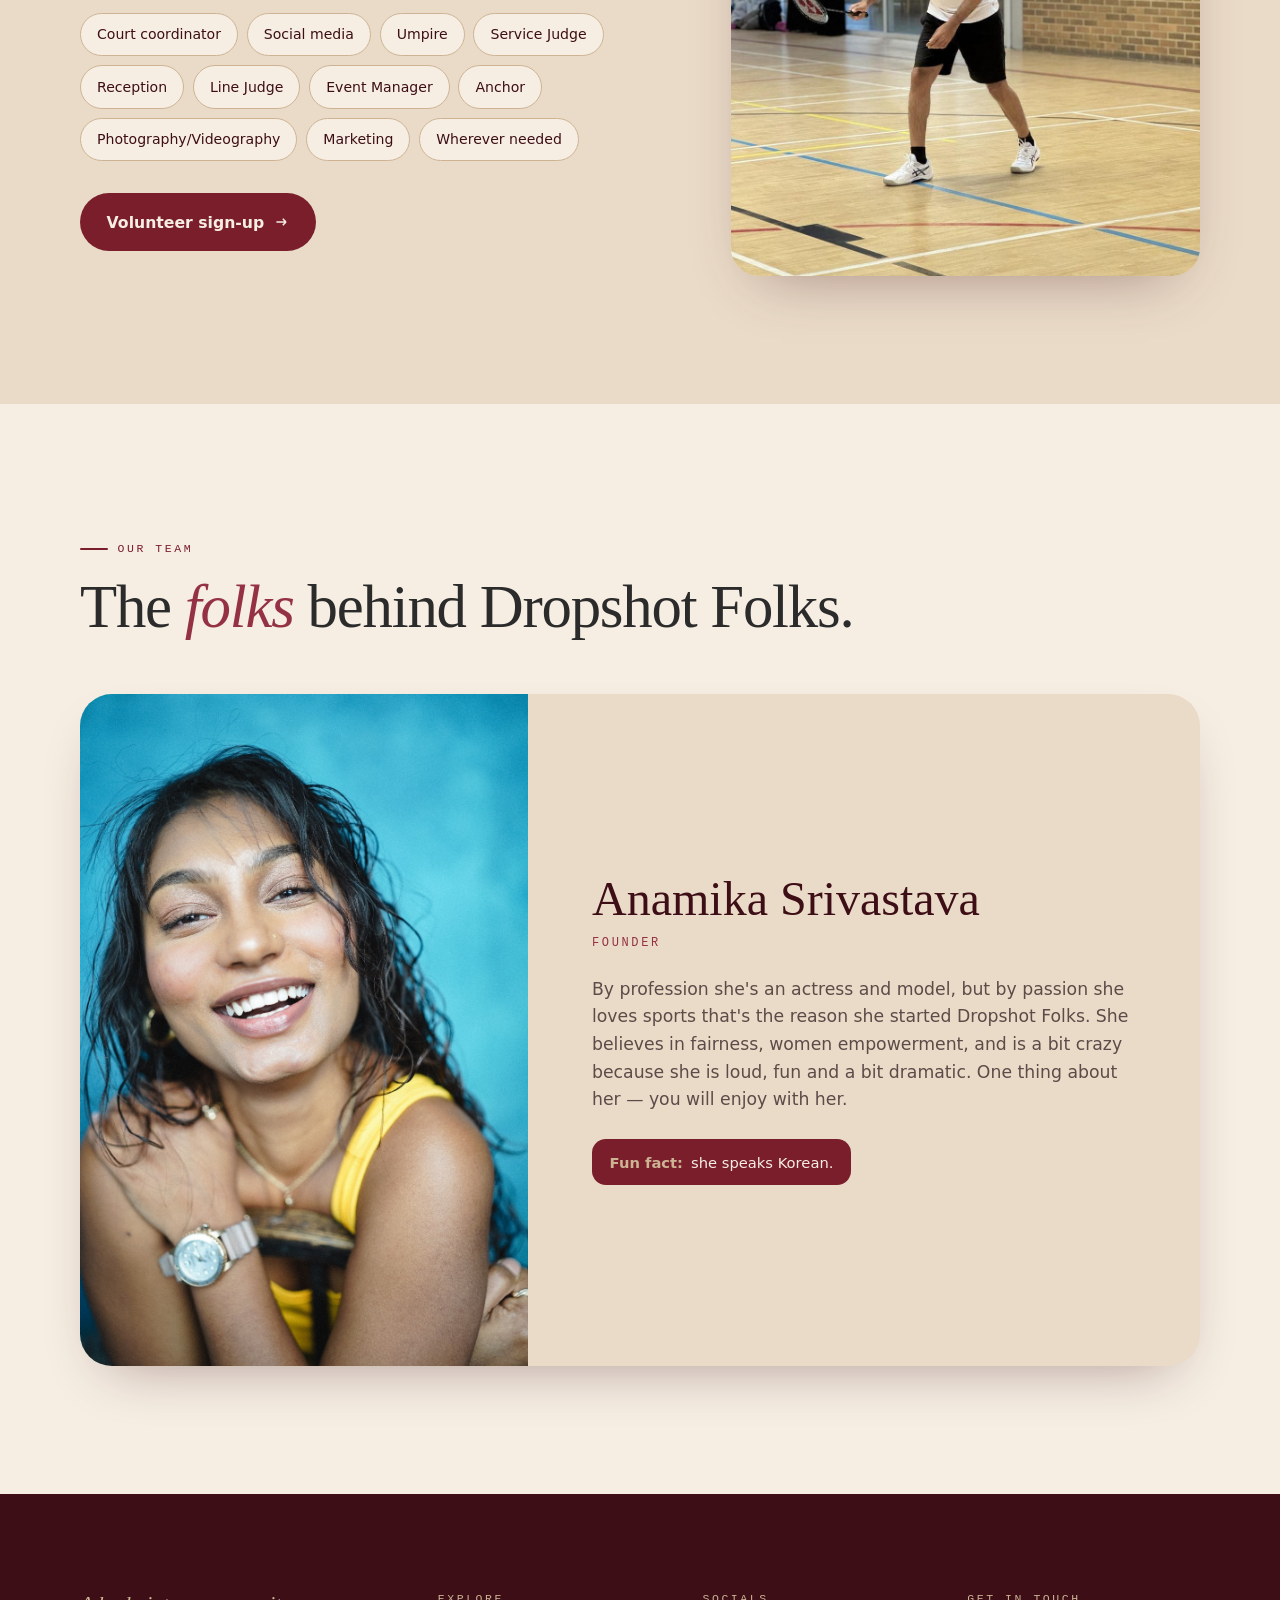
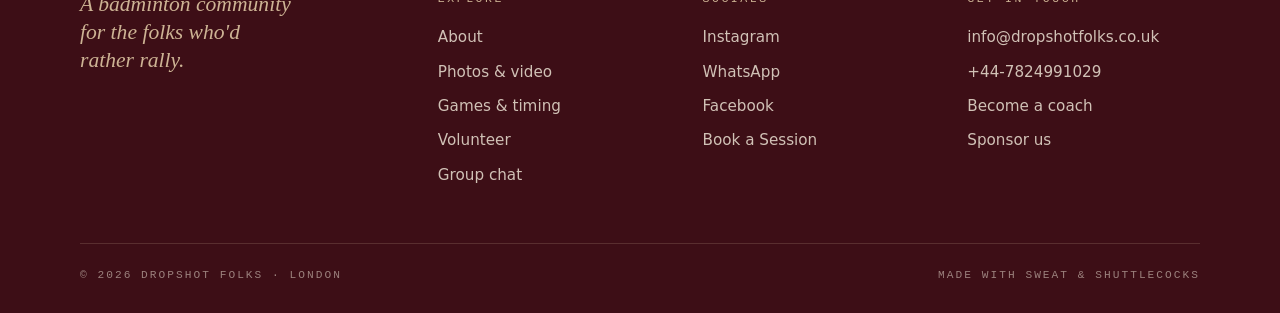
==== commit f8f0f81e: "Remove all tournaments from the website Removes the Tournaments section (Net Play card), nav and foo" ====
--- a/index.html
+++ b/index.html
@@ -777,14 +777,13 @@
     <ul id="navMenu">
       <li><a href="#about" style="--i:0"><span class="ni ni-about" aria-hidden="true"><svg viewBox="0 0 24 24" fill="none" stroke="currentColor" stroke-width="2" stroke-linecap="round" stroke-linejoin="round"><path d="M3 11l9-7 9 7"/><path d="M5 10v10h14V10"/><path d="M10 20v-6h4v6"/></svg></span>About</a></li>
       <li><a href="#games" style="--i:1"><span class="ni ni-games" aria-hidden="true"><svg viewBox="0 0 24 24" fill="none" stroke="currentColor" stroke-width="2" stroke-linecap="round" stroke-linejoin="round"><path d="M12 21a3 3 0 0 0 3-3H9a3 3 0 0 0 3 3z"/><path d="M9 18L6 4M15 18l3-14M12 18V3M7.5 11h9"/></svg></span>Games</a></li>
-      <li><a href="#tournaments" style="--i:2"><span class="ni ni-tournaments" aria-hidden="true"><svg viewBox="0 0 24 24" fill="none" stroke="currentColor" stroke-width="2" stroke-linecap="round" stroke-linejoin="round"><path d="M8 21h8M12 17v4M7 4h10v5a5 5 0 0 1-10 0z"/><path d="M7 6H4v2a3 3 0 0 0 3 3M17 6h3v2a3 3 0 0 1-3 3"/></svg></span>Tournaments</a></li>
-      <li><a href="#photos" style="--i:3"><span class="ni ni-photos" aria-hidden="true"><svg viewBox="0 0 24 24" fill="none" stroke="currentColor" stroke-width="2" stroke-linecap="round" stroke-linejoin="round"><rect x="3" y="7" width="18" height="13" rx="2"/><path d="M8 7l2-3h4l2 3"/><circle cx="12" cy="13.5" r="3.5"/></svg></span>Photos</a></li>
-      <li><a href="#reviews" style="--i:4"><span class="ni ni-reviews" aria-hidden="true"><svg viewBox="0 0 24 24" fill="none" stroke="currentColor" stroke-width="2" stroke-linecap="round" stroke-linejoin="round"><path d="M12 3l2.7 5.6 6.1.9-4.4 4.3 1 6.1L12 17l-5.4 2.9 1-6.1-4.4-4.3 6.1-.9z"/></svg></span>Reviews</a></li>
-      <li><a href="#coaching" style="--i:5"><span class="ni ni-coaching" aria-hidden="true"><svg viewBox="0 0 24 24" fill="none" stroke="currentColor" stroke-width="2" stroke-linecap="round" stroke-linejoin="round"><circle cx="12" cy="12" r="8"/><circle cx="12" cy="12" r="4"/><circle cx="12" cy="12" r=".8" fill="currentColor"/></svg></span>Coaching</a></li>
-      <li><a href="#join" style="--i:6"><span class="ni ni-join" aria-hidden="true"><svg viewBox="0 0 24 24" fill="none" stroke="currentColor" stroke-width="2" stroke-linecap="round" stroke-linejoin="round"><path d="M4 5h16v11H9l-5 4z"/><path d="M8 9.5h8M8 12.5h5"/></svg></span>Join</a></li>
-      <li><a href="#volunteer" style="--i:7"><span class="ni ni-volunteer" aria-hidden="true"><svg viewBox="0 0 24 24" fill="none" stroke="currentColor" stroke-width="2" stroke-linecap="round" stroke-linejoin="round"><path d="M12 20s-7-4.4-7-10a4 4 0 0 1 7-2.6A4 4 0 0 1 19 10c0 5.6-7 10-7 10z"/></svg></span>Volunteer</a></li>
-      <li><a href="#team" style="--i:8"><span class="ni ni-team" aria-hidden="true"><svg viewBox="0 0 24 24" fill="none" stroke="currentColor" stroke-width="2" stroke-linecap="round" stroke-linejoin="round"><circle cx="9" cy="8" r="3"/><circle cx="17" cy="9" r="2.4"/><path d="M3 20c0-3.3 2.7-6 6-6s6 2.7 6 6M15 14.3c3 .1 6 1.9 6 5.7"/></svg></span>Our Team</a></li>
-      <li><a href="https://www.instagram.com/dropshot_folks/" target="_blank" rel="noopener" style="--i:9"><span class="ni ni-instagram" aria-hidden="true"><svg viewBox="0 0 24 24" fill="none" stroke="currentColor" stroke-width="2" stroke-linecap="round" stroke-linejoin="round"><rect x="3" y="3" width="18" height="18" rx="5"/><circle cx="12" cy="12" r="4"/><circle cx="17.5" cy="6.5" r="1" fill="currentColor"/></svg></span>Instagram</a></li>
+      <li><a href="#photos" style="--i:2"><span class="ni ni-photos" aria-hidden="true"><svg viewBox="0 0 24 24" fill="none" stroke="currentColor" stroke-width="2" stroke-linecap="round" stroke-linejoin="round"><rect x="3" y="7" width="18" height="13" rx="2"/><path d="M8 7l2-3h4l2 3"/><circle cx="12" cy="13.5" r="3.5"/></svg></span>Photos</a></li>
+      <li><a href="#reviews" style="--i:3"><span class="ni ni-reviews" aria-hidden="true"><svg viewBox="0 0 24 24" fill="none" stroke="currentColor" stroke-width="2" stroke-linecap="round" stroke-linejoin="round"><path d="M12 3l2.7 5.6 6.1.9-4.4 4.3 1 6.1L12 17l-5.4 2.9 1-6.1-4.4-4.3 6.1-.9z"/></svg></span>Reviews</a></li>
+      <li><a href="#coaching" style="--i:4"><span class="ni ni-coaching" aria-hidden="true"><svg viewBox="0 0 24 24" fill="none" stroke="currentColor" stroke-width="2" stroke-linecap="round" stroke-linejoin="round"><circle cx="12" cy="12" r="8"/><circle cx="12" cy="12" r="4"/><circle cx="12" cy="12" r=".8" fill="currentColor"/></svg></span>Coaching</a></li>
+      <li><a href="#join" style="--i:5"><span class="ni ni-join" aria-hidden="true"><svg viewBox="0 0 24 24" fill="none" stroke="currentColor" stroke-width="2" stroke-linecap="round" stroke-linejoin="round"><path d="M4 5h16v11H9l-5 4z"/><path d="M8 9.5h8M8 12.5h5"/></svg></span>Join</a></li>
+      <li><a href="#volunteer" style="--i:6"><span class="ni ni-volunteer" aria-hidden="true"><svg viewBox="0 0 24 24" fill="none" stroke="currentColor" stroke-width="2" stroke-linecap="round" stroke-linejoin="round"><path d="M12 20s-7-4.4-7-10a4 4 0 0 1 7-2.6A4 4 0 0 1 19 10c0 5.6-7 10-7 10z"/></svg></span>Volunteer</a></li>
+      <li><a href="#team" style="--i:7"><span class="ni ni-team" aria-hidden="true"><svg viewBox="0 0 24 24" fill="none" stroke="currentColor" stroke-width="2" stroke-linecap="round" stroke-linejoin="round"><circle cx="9" cy="8" r="3"/><circle cx="17" cy="9" r="2.4"/><path d="M3 20c0-3.3 2.7-6 6-6s6 2.7 6 6M15 14.3c3 .1 6 1.9 6 5.7"/></svg></span>Our Team</a></li>
+      <li><a href="https://www.instagram.com/dropshot_folks/" target="_blank" rel="noopener" style="--i:8"><span class="ni ni-instagram" aria-hidden="true"><svg viewBox="0 0 24 24" fill="none" stroke="currentColor" stroke-width="2" stroke-linecap="round" stroke-linejoin="round"><rect x="3" y="3" width="18" height="18" rx="5"/><circle cx="12" cy="12" r="4"/><circle cx="17.5" cy="6.5" r="1" fill="currentColor"/></svg></span>Instagram</a></li>
     </ul>
     <a href="book/" class="btn btn-gold nav-cta"><span class="ni ni-book" aria-hidden="true"><svg viewBox="0 0 24 24" fill="none" stroke="currentColor" stroke-width="2" stroke-linecap="round" stroke-linejoin="round"><rect x="3" y="5" width="18" height="16" rx="2"/><path d="M3 10h18M8 3v4M16 3v4"/><path d="M9 15l2 2 4-4"/></svg></span>Book a Session</a>
   </div>
@@ -834,9 +833,6 @@
     <span>Volunteers wanted ↓</span>
     <span>Shuttle. Sweat. Repeat.</span>
     <span>Monthly Socials</span>
-    <span>Monthly Mens Tournament</span>
-    <span>Monthly Womens Tournament</span>
-    <span>Quarterly Mixed Doubles League Tournament</span>
     <span>Est. March 2026 · London</span>
     <span>Train &amp; Play with Coach · Every Saturday</span>
     <span>Weekday session · 1 venue · Every Thursday</span>
@@ -846,9 +842,6 @@
     <span>Volunteers wanted ↓</span>
     <span>Shuttle. Sweat. Repeat.</span>
     <span>Monthly Socials</span>
-    <span>Monthly Mens Tournament</span>
-    <span>Monthly Womens Tournament</span>
-    <span>Quarterly Mixed Doubles League Tournament</span>
     <span>Est. March 2026 · London</span>
     <span>Train &amp; Play with Coach · Every Saturday</span>
     <span>Weekday session · 1 venue · Every Thursday</span>
@@ -858,9 +851,6 @@
     <span>Volunteers wanted ↓</span>
     <span>Shuttle. Sweat. Repeat.</span>
     <span>Monthly Socials</span>
-    <span>Monthly Mens Tournament</span>
-    <span>Monthly Womens Tournament</span>
-    <span>Quarterly Mixed Doubles League Tournament</span>
     <span>Est. March 2026 · London</span>
     <span>Train &amp; Play with Coach · Every Saturday</span>
     <span>Weekday session · 1 venue · Every Thursday</span>
@@ -870,9 +860,6 @@
     <span>Volunteers wanted ↓</span>
     <span>Shuttle. Sweat. Repeat.</span>
     <span>Monthly Socials</span>
-    <span>Monthly Mens Tournament</span>
-    <span>Monthly Womens Tournament</span>
-    <span>Quarterly Mixed Doubles League Tournament</span>
   </div>
 </div>
 
@@ -976,36 +963,6 @@
           <div class="acts"><a href="book/?tp=1" class="btn btn-maroon">Book Saturday</a><a href="https://www.google.com/maps/search/?api=1&amp;query=Mulberry%20Sports%20%26%20Leisure%20Centre%2C%20Richard%20St%2C%20London%20E1%202JR" target="_blank" rel="noopener" class="btn btn-line">Directions</a></div>
         </div>
       </article>
-    </div>
-  </div>
-</section>
-
-<!-- ============================================== TOURNAMENTS -->
-<!-- Each card hides itself the day after its data-ends date. Add a new card by copying one. -->
-<section id="tournaments" class="dark">
-  <div class="wrap">
-    <div class="sec-head reveal">
-      <div>
-        <div class="kicker">Tournaments</div>
-        <h2 class="h2">Upcoming <em>tournaments</em>.</h2>
-      </div>
-      <div class="row" style="display:flex;gap:.8rem;flex-wrap:wrap;align-items:center"><div class="season-pill"><b>2026–27 season</b> All levels welcome</div>
-</div>
-    </div>
-
-    <div class="t-grid">
-      <article class="t-card t-new reveal" data-ends="2027-02-20">
-        <div class="t-stamp" aria-hidden="true">New</div>
-        <div class="t-top"><div class="t-name">Net Play</div><div class="t-date">Sat 20 Feb 2027</div></div>
-        <div class="t-title">Net Play Badminton Tournament</div>
-        <div class="t-tags">Men's, women's &amp; mixed doubles · all levels, 18+ · 💷 cash prizes</div>
-        <ul class="t-list"><li><span>Time</span><span>12:00 – 6:00pm</span></li><li><span>Venue</span><span>Barking Sporthouse, Lodge Ave, Dagenham RM8 2JR</span></li><li><span>Prizes</span><span>£300 · £200 · £100 in each category: men's, women's and mixed doubles</span></li><li><span>Entry</span><span>£30 per player</span></li><li><span>Places</span><span>24 teams per category</span></li><li><span>Format</span><span>Groups of 3, then 8-team knockout</span></li><li><span>Spectators</span><span>£2 on the door</span></li></ul>
-        <span class="btn t-closed" aria-disabled="true">Registration opens soon</span>
-      </article>
-    </div>
-
-    <div class="t-foot reveal">
-      <a class="btn btn-gold" href="https://chat.whatsapp.com/KLVWEt809gZ3aqLaBhuNL2?mode=gi_t" target="_blank" rel="noopener">Register interest on WhatsApp →</a>
     </div>
   </div>
 </section>
@@ -1300,7 +1257,6 @@
       <ul class="roles" aria-label="Volunteer roles — pick one to sign up">
         <li class="vol-role" data-role="Court coordinator">Court coordinator</li>
         <li class="vol-role" data-role="Social media">Social media</li>
-        <li class="vol-role" data-role="Tournament help">Tournaments</li>
         <li class="vol-role" data-role="Umpire">Umpire</li>
         <li class="vol-role" data-role="Service Judge">Service Judge</li>
         <li class="vol-role" data-role="Reception">Reception</li>
@@ -1360,7 +1316,6 @@
         <div class="checks">
           <label><input type="checkbox" name="roles" value="Court coordinator"> Court coordinator</label>
           <label><input type="checkbox" name="roles" value="Social media"> Social media</label>
-          <label><input type="checkbox" name="roles" value="Tournament help"> Tournaments</label>
           <label><input type="checkbox" name="roles" value="Umpire">Umpire</label>
           <label><input type="checkbox" name="roles" value="Service Judge"> Service Judge</label>
           <label><input type="checkbox" name="roles" value="Reception">Reception</label>
@@ -1483,7 +1438,6 @@
           <li><a href="#about">About</a></li>
           <li><a href="#photos">Photos &amp; video</a></li>
           <li><a href="#games">Games &amp; timing</a></li>
-          <li><a href="#tournaments">Tournaments</a></li>
           <li><a href="#volunteer">Volunteer</a></li>
           <li><a href="#join">Group chat</a></li>
         </ul>
@@ -1503,7 +1457,7 @@
           <li><a href="mailto:info@dropshotfolks.co.uk" data-edit="email">info@dropshotfolks.co.uk</a></li>
           <li><a href="tel:+447824991029" data-edit="phone">+44-7824991029</a></li>
           <li><a href="mailto:info@dropshotfolks.co.uk?subject=Becoming%20a%20coach%20at%20Dropshot%20Folks&amp;body=Hi%20Dropshot%20Folks%2C%0A%0AI'd%20like%20to%20coach%20with%20you.%0A%0AName%3A%0APhone%3A%0ACoaching%20experience%20%2F%20qualifications%3A%0ALevels%20I%20coach%3A%0A%0AThanks!">Become a coach</a></li>
-          <li><a href="mailto:info@dropshotfolks.co.uk?subject=Sponsoring%20Dropshot%20Folks&amp;body=Hi%20Dropshot%20Folks%2C%0A%0AWe'd%20like%20to%20talk%20about%20sponsoring%20you.%0A%0AName%3A%0ACompany%3A%0APhone%3A%0AWhat%20we%E2%80%99re%20interested%20in%20(tournament%2C%20kit%2C%20sessions%2C%20other)%3A%0A%0AThanks!">Sponsor us</a></li>
+          <li><a href="mailto:info@dropshotfolks.co.uk?subject=Sponsoring%20Dropshot%20Folks&amp;body=Hi%20Dropshot%20Folks%2C%0A%0AWe'd%20like%20to%20talk%20about%20sponsoring%20you.%0A%0AName%3A%0ACompany%3A%0APhone%3A%0AWhat%20we%E2%80%99re%20interested%20in%20(events%2C%20kit%2C%20sessions%2C%20other)%3A%0A%0AThanks!">Sponsor us</a></li>
         </ul>
       </div>
     </div>
@@ -1828,12 +1782,6 @@
 </script>
 
 
-<script>
-// Hide tournament cards once their date has passed
-document.querySelectorAll('.t-card[data-ends]').forEach(c => {
-  if (new Date() > new Date(c.dataset.ends + 'T23:59:59')) c.remove();
-});
-</script>
 <script>
 // Reviews slideshow: shows one group at a time (as many as fit in a row), cards pop in one by one
 (function(){
